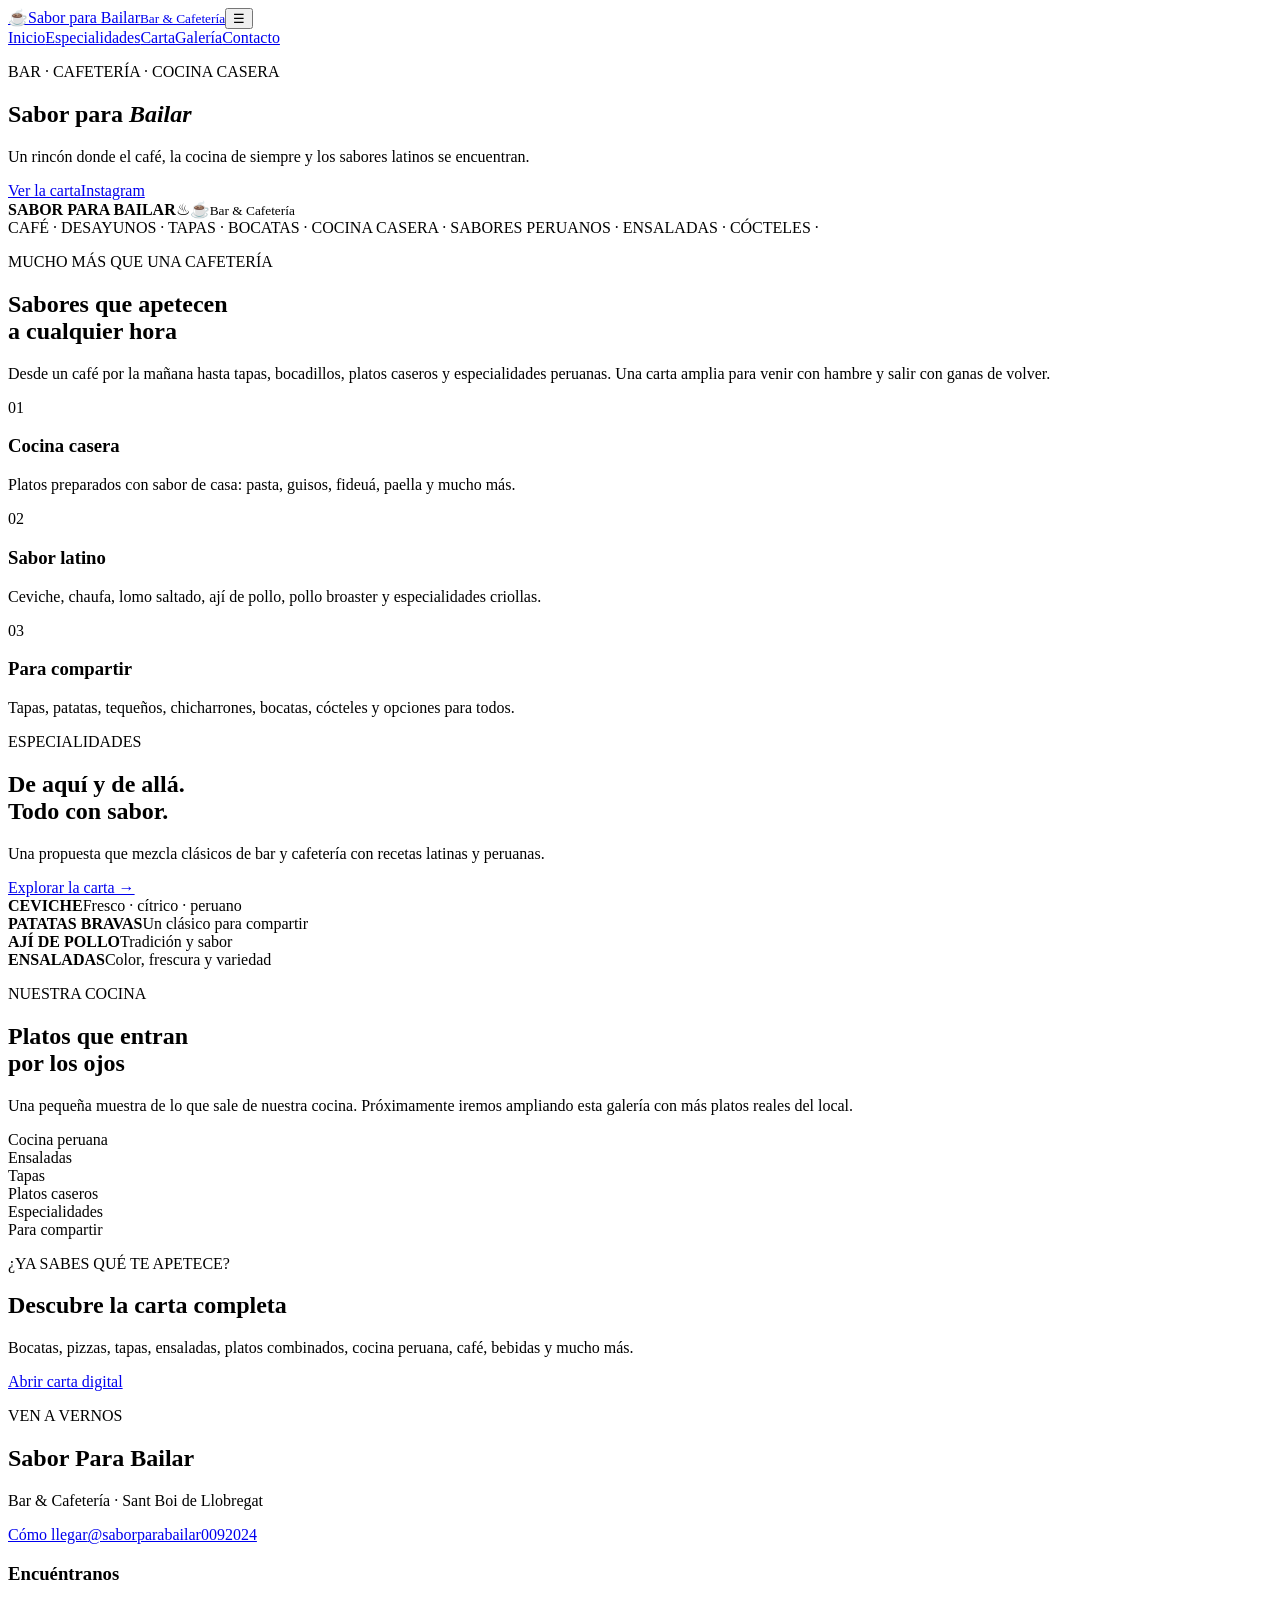
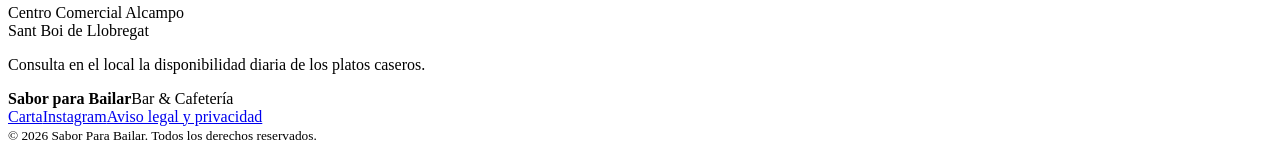
==== index.html @ a176205d "Crear web principal de Sabor Para Bailar" ====
<!doctype html><html lang="es"><head><meta charset="utf-8"><meta name="viewport" content="width=device-width,initial-scale=1"><meta name="description" content="Sabor Para Bailar · Bar & Cafetería. Cocina casera, sabores latinos, tapas, bocatas, café y especialidades peruanas."><title>Sabor Para Bailar | Bar & Cafetería</title><link rel="stylesheet" href="style.css"></head><body><header class="nav"><a class="brand" href="#inicio"><span class="cup">☕</span><span>Sabor para Bailar<small>Bar & Cafetería</small></span></a><button class="menuBtn" aria-label="Abrir menú">☰</button><nav><a href="#inicio">Inicio</a><a href="#sabores">Especialidades</a><a href="carta.html">Carta</a><a href="#galeria">Galería</a><a href="#contacto">Contacto</a></nav></header><main><section id="inicio" class="hero"><div class="glow"></div><div class="heroText reveal"><p class="eyebrow">BAR · CAFETERÍA · COCINA CASERA</p><h1>Sabor para <em>Bailar</em></h1><p class="lead">Un rincón donde el café, la cocina de siempre y los sabores latinos se encuentran.</p><div class="actions"><a class="btn primary" href="carta.html">Ver la carta</a><a class="btn ghost" href="https://www.instagram.com/saborparabailar0092024/" target="_blank" rel="noopener">Instagram</a></div></div><div class="heroMark" aria-hidden="true"><div class="roundLogo"><b>SABOR PARA BAILAR</b><span>♨</span><strong>☕</strong><small>Bar & Cafetería</small></div></div></section><section class="ticker"><div>CAFÉ · DESAYUNOS · TAPAS · BOCATAS · COCINA CASERA · SABORES PERUANOS · ENSALADAS · CÓCTELES · </div></section><section id="sabores" class="section intro reveal"><p class="eyebrow">MUCHO MÁS QUE UNA CAFETERÍA</p><h2>Sabores que apetecen<br><span>a cualquier hora</span></h2><p>Desde un café por la mañana hasta tapas, bocadillos, platos caseros y especialidades peruanas. Una carta amplia para venir con hambre y salir con ganas de volver.</p><div class="featureGrid"><article><span>01</span><h3>Cocina casera</h3><p>Platos preparados con sabor de casa: pasta, guisos, fideuá, paella y mucho más.</p></article><article><span>02</span><h3>Sabor latino</h3><p>Ceviche, chaufa, lomo saltado, ají de pollo, pollo broaster y especialidades criollas.</p></article><article><span>03</span><h3>Para compartir</h3><p>Tapas, patatas, tequeños, chicharrones, bocatas, cócteles y opciones para todos.</p></article></div></section><section class="spotlight"><div class="spotText reveal"><p class="eyebrow">ESPECIALIDADES</p><h2>De aquí y de allá.<br><span>Todo con sabor.</span></h2><p>Una propuesta que mezcla clásicos de bar y cafetería con recetas latinas y peruanas.</p><a class="textLink" href="carta.html">Explorar la carta →</a></div><div class="foodMosaic"><div class="foodCard lime"><b>CEVICHE</b><span>Fresco · cítrico · peruano</span></div><div class="foodCard dark"><b>PATATAS BRAVAS</b><span>Un clásico para compartir</span></div><div class="foodCard warm"><b>AJÍ DE POLLO</b><span>Tradición y sabor</span></div><div class="foodCard green"><b>ENSALADAS</b><span>Color, frescura y variedad</span></div></div></section><section id="galeria" class="section gallery"><div class="sectionHead reveal"><div><p class="eyebrow">NUESTRA COCINA</p><h2>Platos que entran<br><span>por los ojos</span></h2></div><p>Una pequeña muestra de lo que sale de nuestra cocina. Próximamente iremos ampliando esta galería con más platos reales del local.</p></div><div class="galleryGrid"><div class="photo ph1"><span>Cocina peruana</span></div><div class="photo ph2"><span>Ensaladas</span></div><div class="photo ph3"><span>Tapas</span></div><div class="photo ph4"><span>Platos caseros</span></div><div class="photo ph5"><span>Especialidades</span></div><div class="photo ph6"><span>Para compartir</span></div></div></section><section class="menuCta reveal"><p class="eyebrow">¿YA SABES QUÉ TE APETECE?</p><h2>Descubre la carta completa</h2><p>Bocatas, pizzas, tapas, ensaladas, platos combinados, cocina peruana, café, bebidas y mucho más.</p><a class="btn primary" href="carta.html">Abrir carta digital</a></section><section id="contacto" class="section contact"><div class="contactMain reveal"><p class="eyebrow">VEN A VERNOS</p><h2>Sabor Para Bailar</h2><p>Bar & Cafetería · Sant Boi de Llobregat</p><div class="contactBtns"><a class="btn primary" href="https://maps.app.goo.gl/FDdAqA8pHiBYgEjEA" target="_blank" rel="noopener">Cómo llegar</a><a class="btn ghost" href="https://www.instagram.com/saborparabailar0092024/" target="_blank" rel="noopener">@saborparabailar0092024</a></div></div><div class="hours"><h3>Encuéntranos</h3><p>Centro Comercial Alcampo<br>Sant Boi de Llobregat</p><p class="muted">Consulta en el local la disponibilidad diaria de los platos caseros.</p></div></section></main><footer><div><b>Sabor para Bailar</b><span>Bar & Cafetería</span></div><div class="footLinks"><a href="carta.html">Carta</a><a href="https://www.instagram.com/saborparabailar0092024/" target="_blank">Instagram</a><a href="legal.html">Aviso legal y privacidad</a></div><small>© 2026 Sabor Para Bailar. Todos los derechos reservados.</small></footer><script src="script.js"></script></body></html>
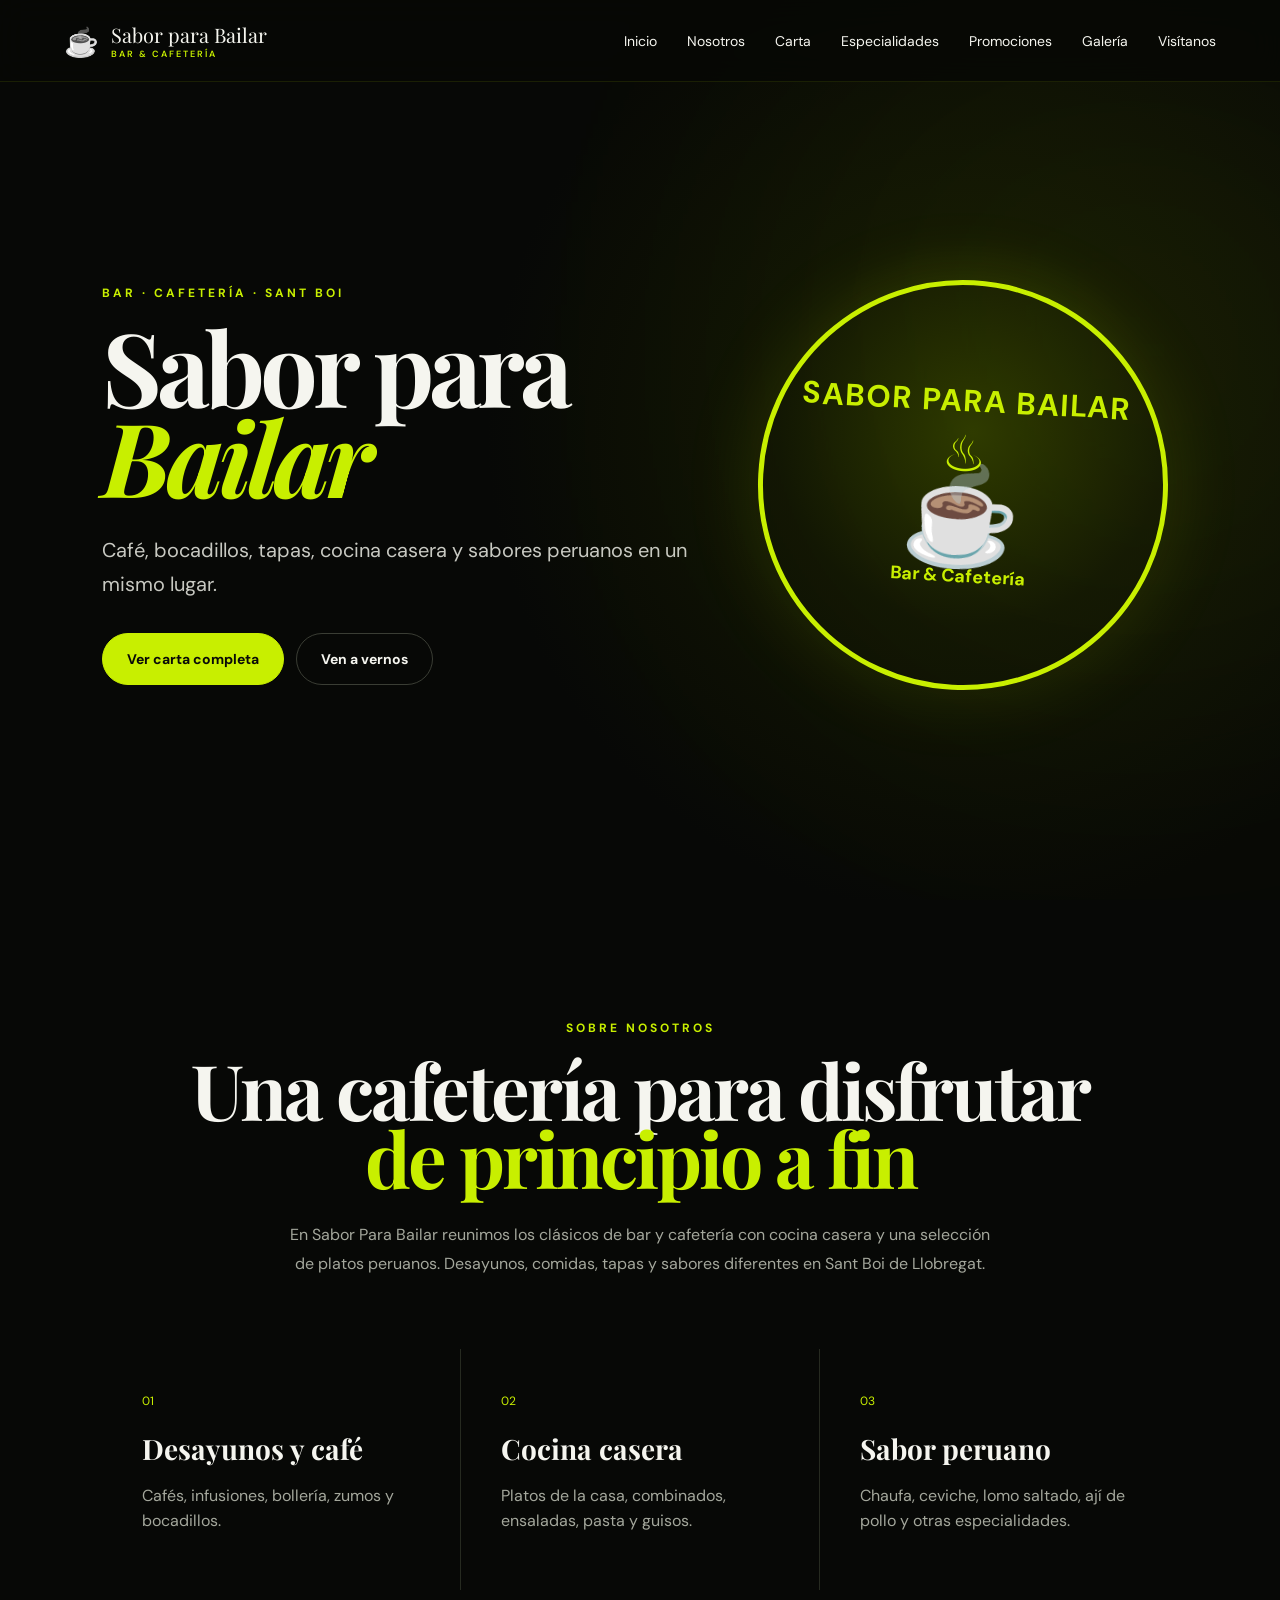
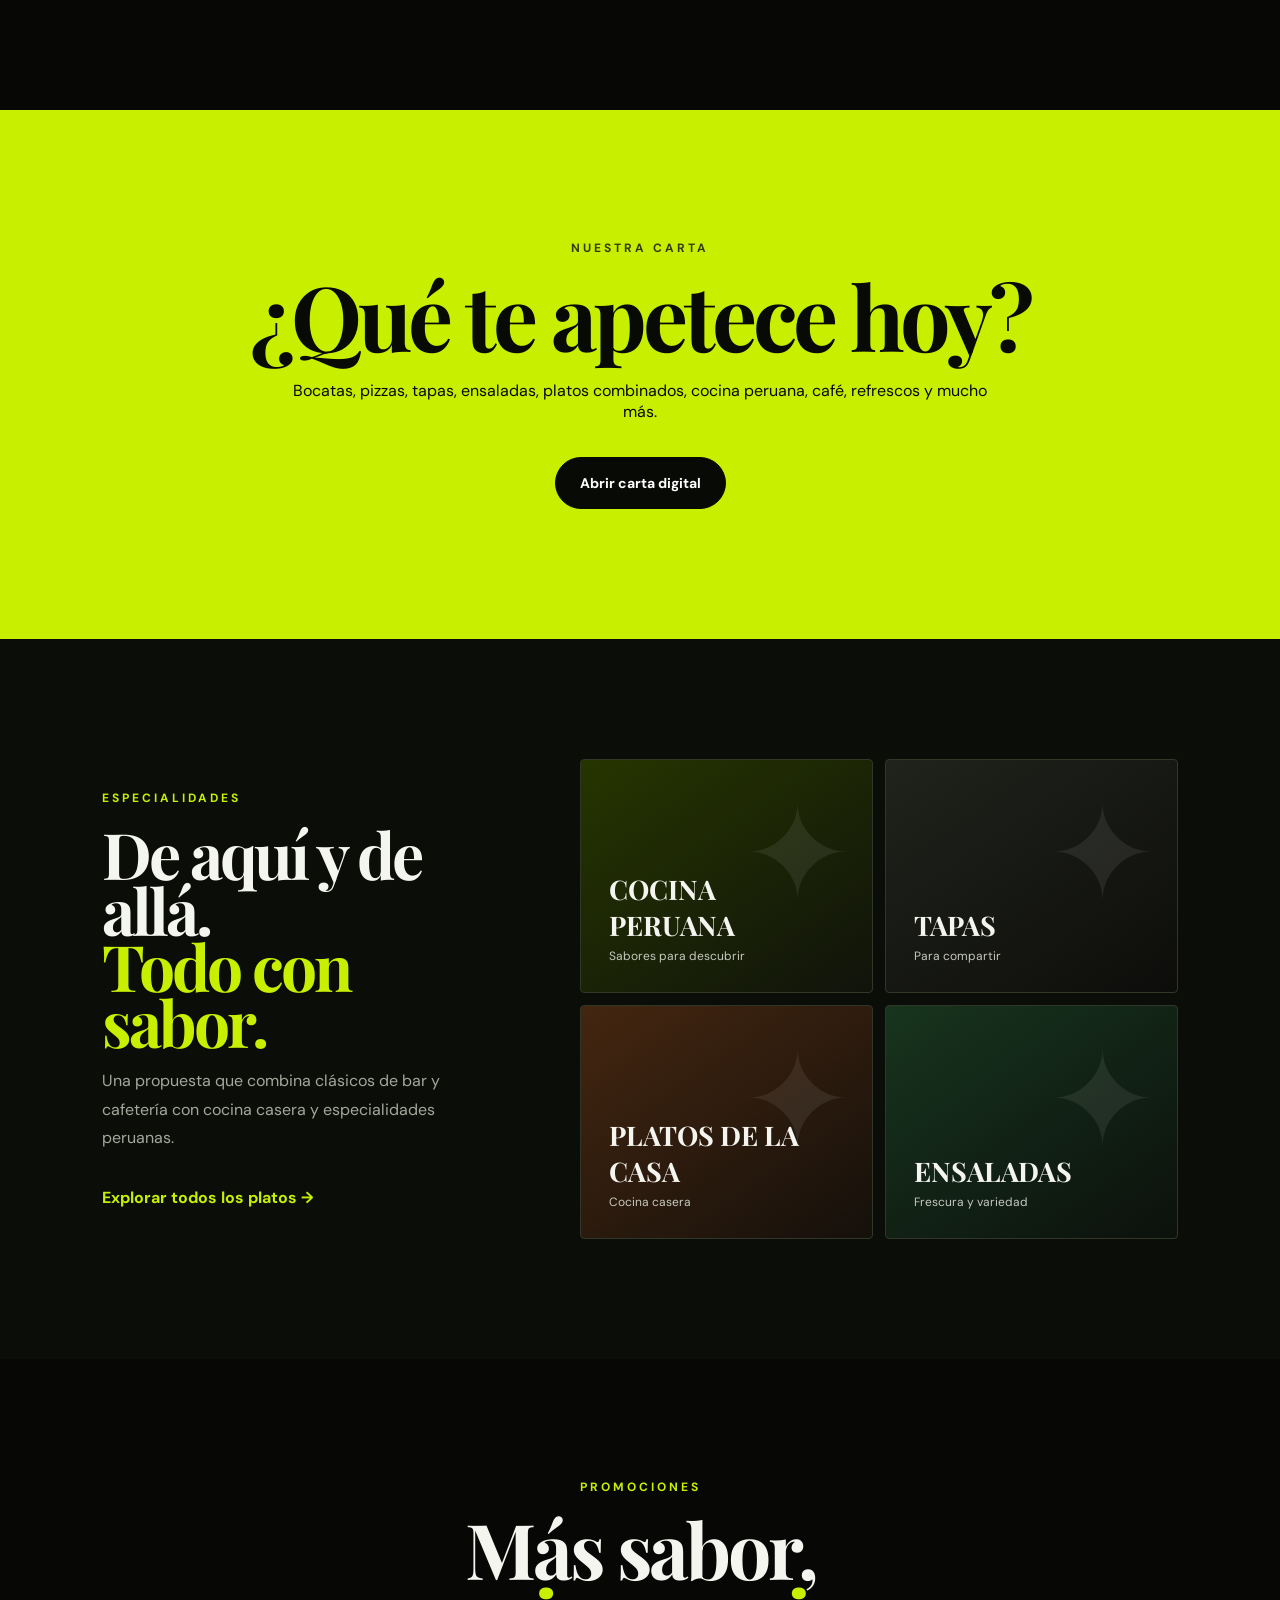
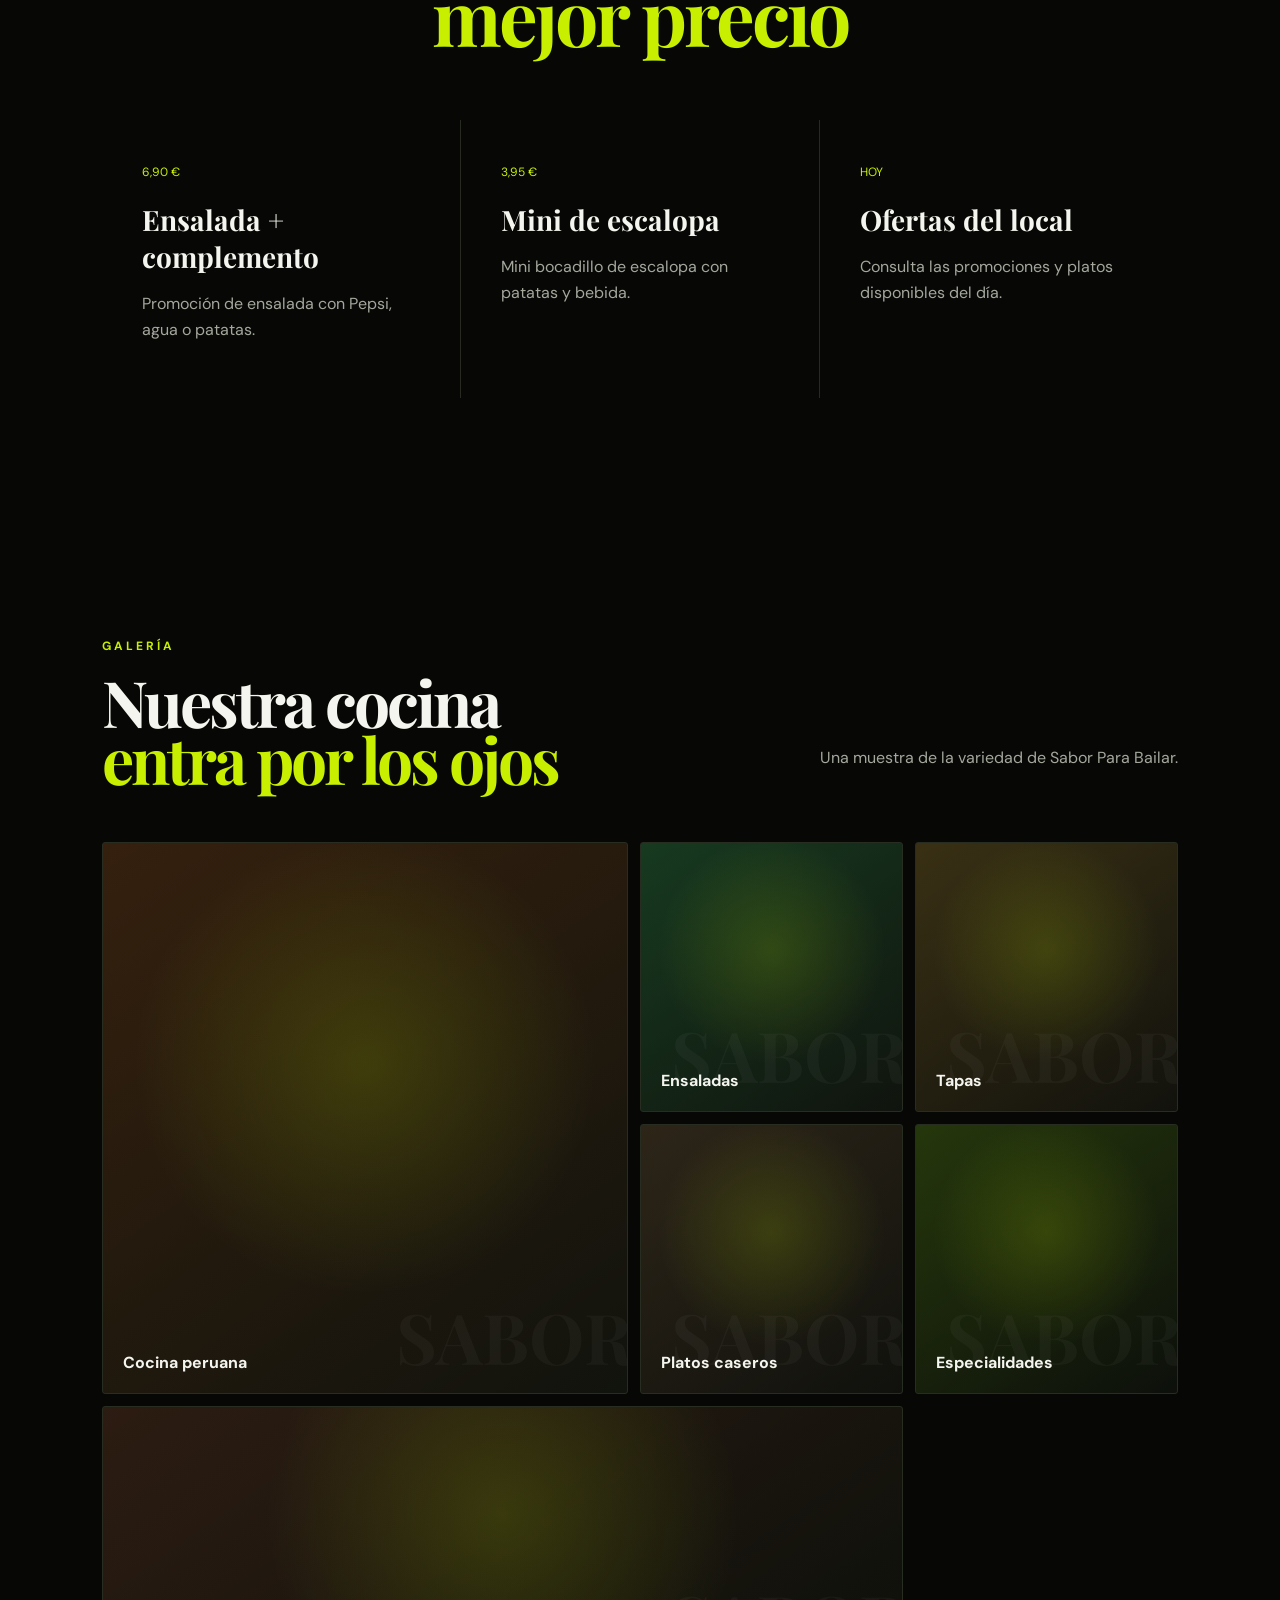
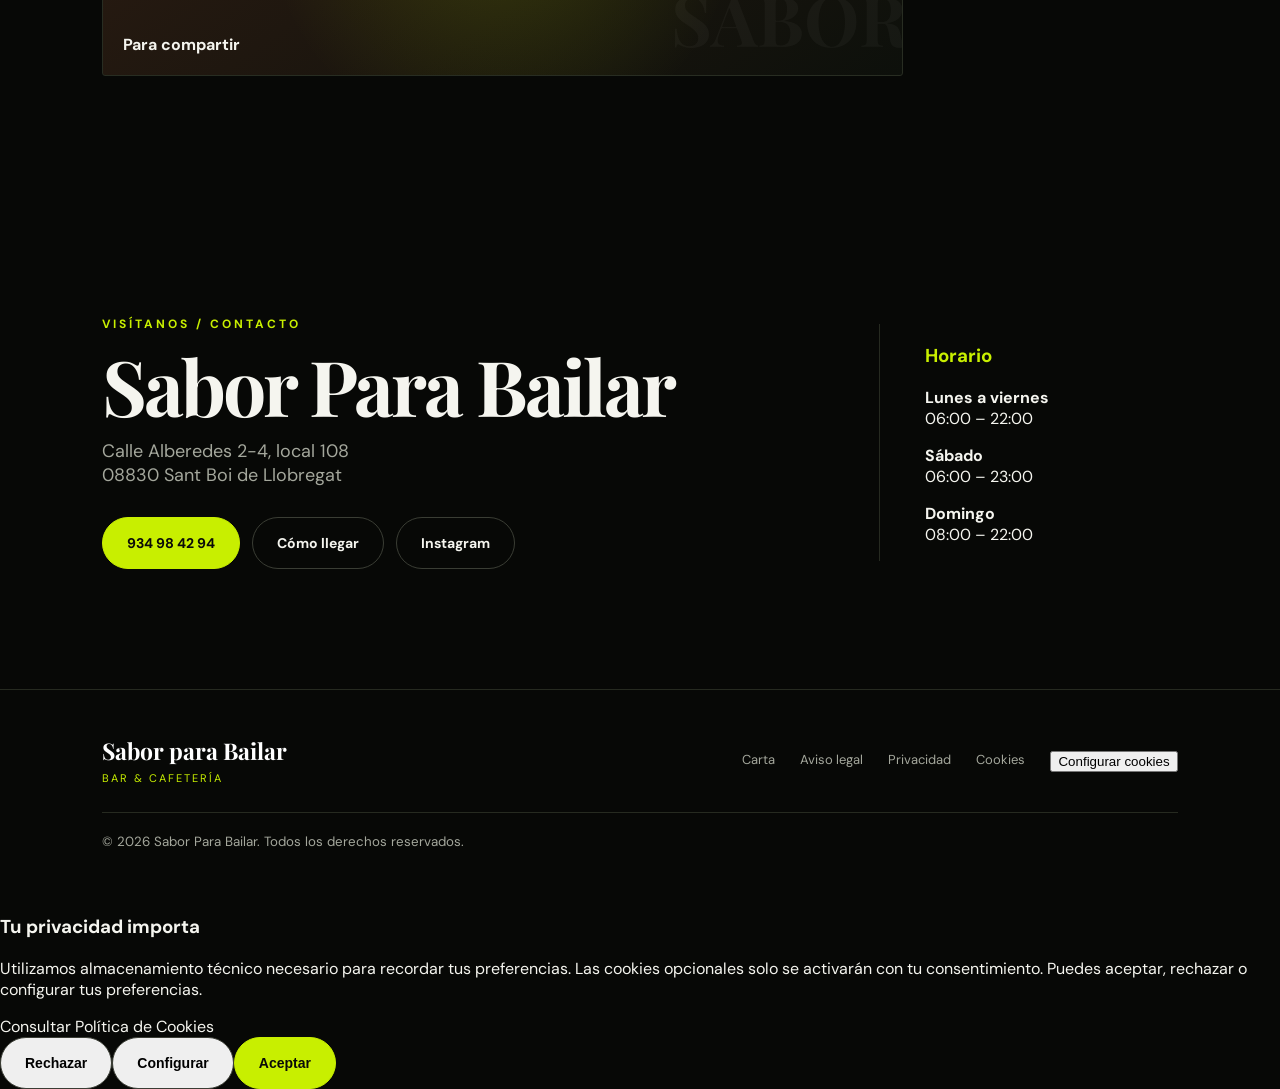
==== commit 4688b84f: "Web de 7 secciones y banner de cookies" ====
--- a/index.html
+++ b/index.html
@@ -1 +1 @@
-<!doctype html><html lang="es"><head><meta charset="utf-8"><meta name="viewport" content="width=device-width,initial-scale=1"><meta name="description" content="Sabor Para Bailar · Bar & Cafetería. Cocina casera, sabores latinos, tapas, bocatas, café y especialidades peruanas."><title>Sabor Para Bailar | Bar & Cafetería</title><link rel="stylesheet" href="style.css"></head><body><header class="nav"><a class="brand" href="#inicio"><span class="cup">☕</span><span>Sabor para Bailar<small>Bar & Cafetería</small></span></a><button class="menuBtn" aria-label="Abrir menú">☰</button><nav><a href="#inicio">Inicio</a><a href="#sabores">Especialidades</a><a href="carta.html">Carta</a><a href="#galeria">Galería</a><a href="#contacto">Contacto</a></nav></header><main><section id="inicio" class="hero"><div class="glow"></div><div class="heroText reveal"><p class="eyebrow">BAR · CAFETERÍA · COCINA CASERA</p><h1>Sabor para <em>Bailar</em></h1><p class="lead">Un rincón donde el café, la cocina de siempre y los sabores latinos se encuentran.</p><div class="actions"><a class="btn primary" href="carta.html">Ver la carta</a><a class="btn ghost" href="https://www.instagram.com/saborparabailar0092024/" target="_blank" rel="noopener">Instagram</a></div></div><div class="heroMark" aria-hidden="true"><div class="roundLogo"><b>SABOR PARA BAILAR</b><span>♨</span><strong>☕</strong><small>Bar & Cafetería</small></div></div></section><section class="ticker"><div>CAFÉ · DESAYUNOS · TAPAS · BOCATAS · COCINA CASERA · SABORES PERUANOS · ENSALADAS · CÓCTELES · </div></section><section id="sabores" class="section intro reveal"><p class="eyebrow">MUCHO MÁS QUE UNA CAFETERÍA</p><h2>Sabores que apetecen<br><span>a cualquier hora</span></h2><p>Desde un café por la mañana hasta tapas, bocadillos, platos caseros y especialidades peruanas. Una carta amplia para venir con hambre y salir con ganas de volver.</p><div class="featureGrid"><article><span>01</span><h3>Cocina casera</h3><p>Platos preparados con sabor de casa: pasta, guisos, fideuá, paella y mucho más.</p></article><article><span>02</span><h3>Sabor latino</h3><p>Ceviche, chaufa, lomo saltado, ají de pollo, pollo broaster y especialidades criollas.</p></article><article><span>03</span><h3>Para compartir</h3><p>Tapas, patatas, tequeños, chicharrones, bocatas, cócteles y opciones para todos.</p></article></div></section><section class="spotlight"><div class="spotText reveal"><p class="eyebrow">ESPECIALIDADES</p><h2>De aquí y de allá.<br><span>Todo con sabor.</span></h2><p>Una propuesta que mezcla clásicos de bar y cafetería con recetas latinas y peruanas.</p><a class="textLink" href="carta.html">Explorar la carta →</a></div><div class="foodMosaic"><div class="foodCard lime"><b>CEVICHE</b><span>Fresco · cítrico · peruano</span></div><div class="foodCard dark"><b>PATATAS BRAVAS</b><span>Un clásico para compartir</span></div><div class="foodCard warm"><b>AJÍ DE POLLO</b><span>Tradición y sabor</span></div><div class="foodCard green"><b>ENSALADAS</b><span>Color, frescura y variedad</span></div></div></section><section id="galeria" class="section gallery"><div class="sectionHead reveal"><div><p class="eyebrow">NUESTRA COCINA</p><h2>Platos que entran<br><span>por los ojos</span></h2></div><p>Una pequeña muestra de lo que sale de nuestra cocina. Próximamente iremos ampliando esta galería con más platos reales del local.</p></div><div class="galleryGrid"><div class="photo ph1"><span>Cocina peruana</span></div><div class="photo ph2"><span>Ensaladas</span></div><div class="photo ph3"><span>Tapas</span></div><div class="photo ph4"><span>Platos caseros</span></div><div class="photo ph5"><span>Especialidades</span></div><div class="photo ph6"><span>Para compartir</span></div></div></section><section class="menuCta reveal"><p class="eyebrow">¿YA SABES QUÉ TE APETECE?</p><h2>Descubre la carta completa</h2><p>Bocatas, pizzas, tapas, ensaladas, platos combinados, cocina peruana, café, bebidas y mucho más.</p><a class="btn primary" href="carta.html">Abrir carta digital</a></section><section id="contacto" class="section contact"><div class="contactMain reveal"><p class="eyebrow">VEN A VERNOS</p><h2>Sabor Para Bailar</h2><p>Bar & Cafetería · Sant Boi de Llobregat</p><div class="contactBtns"><a class="btn primary" href="https://maps.app.goo.gl/FDdAqA8pHiBYgEjEA" target="_blank" rel="noopener">Cómo llegar</a><a class="btn ghost" href="https://www.instagram.com/saborparabailar0092024/" target="_blank" rel="noopener">@saborparabailar0092024</a></div></div><div class="hours"><h3>Encuéntranos</h3><p>Centro Comercial Alcampo<br>Sant Boi de Llobregat</p><p class="muted">Consulta en el local la disponibilidad diaria de los platos caseros.</p></div></section></main><footer><div><b>Sabor para Bailar</b><span>Bar & Cafetería</span></div><div class="footLinks"><a href="carta.html">Carta</a><a href="https://www.instagram.com/saborparabailar0092024/" target="_blank">Instagram</a><a href="legal.html">Aviso legal y privacidad</a></div><small>© 2026 Sabor Para Bailar. Todos los derechos reservados.</small></footer><script src="script.js"></script></body></html>+<!doctype html><html lang="es"><head><meta charset="utf-8"><meta name="viewport" content="width=device-width,initial-scale=1"><meta name="description" content="Sabor Para Bailar · Bar & Cafetería en Sant Boi de Llobregat. Cocina casera, tapas, bocadillos y especialidades peruanas."><title>Sabor Para Bailar | Bar & Cafetería</title><link rel="stylesheet" href="style.css"></head><body><header class="nav"><a class="brand" href="#inicio"><span class="cup">☕</span><span>Sabor para Bailar<small>Bar & Cafetería</small></span></a><button class="menuBtn" aria-label="Abrir menú">☰</button><nav><a href="#inicio">Inicio</a><a href="#nosotros">Nosotros</a><a href="#carta">Carta</a><a href="#especialidades">Especialidades</a><a href="#promociones">Promociones</a><a href="#galeria">Galería</a><a href="#visitanos">Visítanos</a></nav></header><main><section id="inicio" class="hero"><div class="glow"></div><div class="heroText reveal"><p class="eyebrow">BAR · CAFETERÍA · SANT BOI</p><h1>Sabor para <em>Bailar</em></h1><p class="lead">Café, bocadillos, tapas, cocina casera y sabores peruanos en un mismo lugar.</p><div class="actions"><a class="btn primary" href="carta.html">Ver carta completa</a><a class="btn ghost" href="#visitanos">Ven a vernos</a></div></div><div class="heroMark"><div class="roundLogo"><b>SABOR PARA BAILAR</b><span>♨</span><strong>☕</strong><small>Bar & Cafetería</small></div></div></section><section id="nosotros" class="section intro reveal"><p class="eyebrow">SOBRE NOSOTROS</p><h2>Una cafetería para disfrutar<br><span>de principio a fin</span></h2><p>En Sabor Para Bailar reunimos los clásicos de bar y cafetería con cocina casera y una selección de platos peruanos. Desayunos, comidas, tapas y sabores diferentes en Sant Boi de Llobregat.</p><div class="featureGrid"><article><span>01</span><h3>Desayunos y café</h3><p>Cafés, infusiones, bollería, zumos y bocadillos.</p></article><article><span>02</span><h3>Cocina casera</h3><p>Platos de la casa, combinados, ensaladas, pasta y guisos.</p></article><article><span>03</span><h3>Sabor peruano</h3><p>Chaufa, ceviche, lomo saltado, ají de pollo y otras especialidades.</p></article></div></section><section id="carta" class="menuCta reveal"><p class="eyebrow">NUESTRA CARTA</p><h2>¿Qué te apetece hoy?</h2><p>Bocatas, pizzas, tapas, ensaladas, platos combinados, cocina peruana, café, refrescos y mucho más.</p><a class="btn primary" href="carta.html">Abrir carta digital</a></section><section id="especialidades" class="spotlight"><div class="spotText reveal"><p class="eyebrow">ESPECIALIDADES</p><h2>De aquí y de allá.<br><span>Todo con sabor.</span></h2><p>Una propuesta que combina clásicos de bar y cafetería con cocina casera y especialidades peruanas.</p><a class="textLink" href="carta.html">Explorar todos los platos →</a></div><div class="foodMosaic"><div class="foodCard lime"><b>COCINA PERUANA</b><span>Sabores para descubrir</span></div><div class="foodCard dark"><b>TAPAS</b><span>Para compartir</span></div><div class="foodCard warm"><b>PLATOS DE LA CASA</b><span>Cocina casera</span></div><div class="foodCard green"><b>ENSALADAS</b><span>Frescura y variedad</span></div></div></section><section id="promociones" class="section intro reveal"><p class="eyebrow">PROMOCIONES</p><h2>Más sabor,<br><span>mejor precio</span></h2><div class="featureGrid"><article><span>6,90 €</span><h3>Ensalada + complemento</h3><p>Promoción de ensalada con Pepsi, agua o patatas.</p></article><article><span>3,95 €</span><h3>Mini de escalopa</h3><p>Mini bocadillo de escalopa con patatas y bebida.</p></article><article><span>HOY</span><h3>Ofertas del local</h3><p>Consulta las promociones y platos disponibles del día.</p></article></div></section><section id="galeria" class="section gallery"><div class="sectionHead reveal"><div><p class="eyebrow">GALERÍA</p><h2>Nuestra cocina<br><span>entra por los ojos</span></h2></div><p>Una muestra de la variedad de Sabor Para Bailar.</p></div><div class="galleryGrid"><div class="photo ph1"><span>Cocina peruana</span></div><div class="photo ph2"><span>Ensaladas</span></div><div class="photo ph3"><span>Tapas</span></div><div class="photo ph4"><span>Platos caseros</span></div><div class="photo ph5"><span>Especialidades</span></div><div class="photo ph6"><span>Para compartir</span></div></div></section><section id="visitanos" class="section contact"><div class="contactMain reveal"><p class="eyebrow">VISÍTANOS / CONTACTO</p><h2>Sabor Para Bailar</h2><p>Calle Alberedes 2-4, local 108<br>08830 Sant Boi de Llobregat</p><div class="contactBtns"><a class="btn primary" href="tel:+34934984294">934 98 42 94</a><a class="btn ghost" href="https://www.google.com/maps/search/?api=1&amp;query=Calle%20Alberedes%202-4%2C%20local%20108%2C%2008830%20Sant%20Boi%20de%20Llobregat" target="_blank" rel="noopener">Cómo llegar</a><a class="btn ghost" href="https://www.instagram.com/saborparabailar0092024/" target="_blank" rel="noopener">Instagram</a></div></div><div class="hours"><h3>Horario</h3><p><b>Lunes a viernes</b><br>06:00 – 22:00</p><p><b>Sábado</b><br>06:00 – 23:00</p><p><b>Domingo</b><br>08:00 – 22:00</p></div></section></main><footer><div><b>Sabor para Bailar</b><span>Bar & Cafetería</span></div><div class="footLinks"><a href="carta.html">Carta</a><a href="legal.html#aviso">Aviso legal</a><a href="legal.html#privacidad">Privacidad</a><a href="legal.html#cookies">Cookies</a><button type="button" class="cookie-link" onclick="window.openCookieSettings&&window.openCookieSettings()">Configurar cookies</button></div><small>© 2026 Sabor Para Bailar. Todos los derechos reservados.</small></footer><div id="cookieBanner" class="cookie-banner" role="dialog" aria-label="Preferencias de cookies" aria-live="polite"><div class="cookie-box"><h3>Tu privacidad importa</h3><p>Utilizamos almacenamiento técnico necesario para recordar tus preferencias. Las cookies opcionales solo se activarán con tu consentimiento. Puedes aceptar, rechazar o configurar tus preferencias.</p><a href="legal.html#cookies">Consultar Política de Cookies</a><div class="cookie-actions"><button type="button" data-cookie="reject" class="btn ghost">Rechazar</button><button type="button" data-cookie="settings" class="btn ghost">Configurar</button><button type="button" data-cookie="accept" class="btn primary">Aceptar</button></div></div></div><div id="cookieSettings" class="cookie-modal" hidden><div class="cookie-box"><h3>Configurar cookies</h3><label class="cookie-option"><span><b>Necesarias</b><small>Imprescindibles para guardar tus preferencias.</small></span><input type="checkbox" checked disabled></label><label class="cookie-option"><span><b>Opcionales</b><small>Analítica u otros servicios no esenciales, si se incorporan.</small></span><input id="optionalCookies" type="checkbox"></label><div class="cookie-actions"><button type="button" data-cookie="close" class="btn ghost">Cancelar</button><button type="button" data-cookie="save" class="btn primary">Guardar preferencias</button></div></div></div><script src="script.js"></script></body></html>
--- a/style.css
+++ b/style.css
@@ -0,0 +1 @@
+@import url('https://fonts.googleapis.com/css2?family=DM+Sans:wght@400;500;600;700&family=Playfair+Display:ital,wght@0,700;1,700&display=swap');:root{--bg:#070806;--panel:#0e100c;--lime:#c8ef00;--lime2:#a9cc00;--text:#f5f5ef;--muted:#a4a79c;--line:#262a20}*{box-sizing:border-box}html{scroll-behavior:smooth}body{margin:0;background:var(--bg);color:var(--text);font-family:'DM Sans',sans-serif;overflow-x:hidden}a{color:inherit;text-decoration:none}.nav{height:82px;position:fixed;top:0;left:0;right:0;z-index:20;display:flex;align-items:center;justify-content:space-between;padding:0 5vw;background:rgba(7,8,6,.82);backdrop-filter:blur(16px);border-bottom:1px solid rgba(200,239,0,.1)}.brand{display:flex;gap:12px;align-items:center;font-family:'Playfair Display',serif;font-size:20px}.brand small{display:block;font:600 9px 'DM Sans';letter-spacing:2px;color:var(--lime);text-transform:uppercase}.cup{font-size:28px;filter:grayscale(1)}nav{display:flex;gap:30px;font-size:14px}nav a{transition:.2s}nav a:hover{color:var(--lime)}.menuBtn{display:none;background:none;border:0;color:#fff;font-size:25px}.hero{min-height:100vh;padding:150px 8vw 80px;display:grid;grid-template-columns:1.2fr .8fr;align-items:center;position:relative;overflow:hidden;background:radial-gradient(circle at 76% 48%,#293400 0,rgba(20,25,3,.65) 18%,transparent 45%)}.glow{position:absolute;width:500px;height:500px;background:var(--lime);filter:blur(180px);opacity:.08;right:-100px;top:100px}.eyebrow{font-size:12px;font-weight:700;letter-spacing:3px;color:var(--lime);margin:0 0 20px}.hero h1,.section h2,.spotlight h2,.menuCta h2,.contact h2{font-family:'Playfair Display',serif;font-size:clamp(58px,8vw,126px);line-height:.88;letter-spacing:-5px;margin:0}.hero h1 em,.section h2 span,.spotlight h2 span,.gallery h2 span{color:var(--lime);font-weight:700}.lead{font-size:20px;max-width:600px;color:#c8c9c2;line-height:1.7;margin:32px 0}.actions,.contactBtns{display:flex;gap:12px;flex-wrap:wrap}.btn{display:inline-flex;justify-content:center;align-items:center;min-height:52px;padding:0 24px;border:1px solid #3a3d34;border-radius:100px;font-weight:700;font-size:14px;transition:.25s}.btn.primary{background:var(--lime);color:#0a0b08;border-color:var(--lime)}.btn:hover{transform:translateY(-3px)}.btn.ghost:hover{border-color:var(--lime);color:var(--lime)}.heroMark{display:flex;justify-content:center}.roundLogo{width:min(32vw,410px);aspect-ratio:1;border:5px solid var(--lime);border-radius:50%;display:flex;flex-direction:column;align-items:center;justify-content:center;color:var(--lime);box-shadow:0 0 80px rgba(200,239,0,.12);transform:rotate(3deg)}.roundLogo b{font-size:clamp(18px,2.4vw,34px);letter-spacing:2px}.roundLogo span{font-size:50px;height:48px}.roundLogo strong{font-size:95px;line-height:1}.roundLogo small{font-size:18px;font-weight:700}.ticker{overflow:hidden;background:var(--lime);color:#080a05;padding:13px 0;font-weight:800;white-space:nowrap;letter-spacing:2px}.ticker div{width:max-content;animation:tick 18s linear infinite}@keyframes tick{to{transform:translateX(-35%)}}.section{padding:120px 8vw}.intro{text-align:center}.intro h2{font-size:clamp(48px,6vw,88px);letter-spacing:-3px}.intro>p:not(.eyebrow){max-width:720px;margin:30px auto;color:var(--muted);line-height:1.8}.featureGrid{display:grid;grid-template-columns:repeat(3,1fr);gap:1px;background:var(--line);margin-top:70px;text-align:left}.featureGrid article{background:var(--bg);padding:40px}.featureGrid span{color:var(--lime);font-size:12px}.featureGrid h3{font-family:'Playfair Display';font-size:28px;margin:20px 0 10px}.featureGrid p{color:var(--muted);line-height:1.6}.spotlight{display:grid;grid-template-columns:.8fr 1.2fr;gap:80px;padding:120px 8vw;background:#0b0d09;align-items:center}.spotlight h2{font-size:clamp(48px,5vw,80px);letter-spacing:-3px}.spotText>p:not(.eyebrow){color:var(--muted);line-height:1.8}.textLink{display:inline-block;margin-top:18px;color:var(--lime);font-weight:700}.foodMosaic{display:grid;grid-template-columns:1fr 1fr;gap:12px}.foodCard{aspect-ratio:1.25;border-radius:4px;padding:28px;display:flex;flex-direction:column;justify-content:flex-end;position:relative;overflow:hidden;background:linear-gradient(145deg,#263500,#10130b);border:1px solid #303728}.foodCard:before{content:'✦';position:absolute;font-size:130px;opacity:.08;right:20px;top:10px}.foodCard b{font-family:'Playfair Display';font-size:27px}.foodCard span{font-size:12px;color:#c7c9bf;margin-top:5px}.foodCard.warm{background:linear-gradient(145deg,#442610,#15100b)}.foodCard.dark{background:linear-gradient(145deg,#20221c,#0d0e0b)}.foodCard.green{background:linear-gradient(145deg,#17341e,#0c110c)}.sectionHead{display:flex;justify-content:space-between;align-items:end;gap:40px;margin-bottom:55px}.sectionHead h2{font-size:clamp(48px,5vw,76px);letter-spacing:-3px}.sectionHead>p{max-width:430px;color:var(--muted);line-height:1.7}.galleryGrid{display:grid;grid-template-columns:2fr 1fr 1fr;grid-auto-rows:270px;gap:12px}.photo{position:relative;overflow:hidden;border-radius:3px;background:#151911;border:1px solid #282d22}.photo:before{content:'';position:absolute;inset:0;background:radial-gradient(circle at 50% 40%,rgba(200,239,0,.16),transparent 55%)}.photo:after{content:'SABOR';position:absolute;font:700 70px 'Playfair Display';color:rgba(255,255,255,.035);right:-5px;bottom:10px}.photo span{position:absolute;bottom:20px;left:20px;font-weight:700;z-index:2}.ph1{grid-row:span 2;background:linear-gradient(145deg,#35200e,#11130d)}.ph2{background:linear-gradient(145deg,#173a20,#10140e)}.ph3{background:linear-gradient(145deg,#393014,#12120d)}.ph4{background:linear-gradient(145deg,#2d2518,#10110d)}.ph5{background:linear-gradient(145deg,#25370c,#0d100b)}.ph6{grid-column:span 2;background:linear-gradient(145deg,#2c1c12,#0d100b)}.menuCta{text-align:center;padding:130px 8vw;background:var(--lime);color:#080a05}.menuCta .eyebrow{color:#343c0b}.menuCta h2{font-size:clamp(48px,7vw,100px);letter-spacing:-4px}.menuCta p:not(.eyebrow){max-width:700px;margin:25px auto 35px}.menuCta .primary{background:#080a05;color:#fff;border-color:#080a05}.contact{display:grid;grid-template-columns:1.4fr .6fr;gap:80px}.contact h2{font-size:clamp(48px,6vw,90px);letter-spacing:-3px}.contactMain>p:not(.eyebrow){color:var(--muted);font-size:18px;margin:20px 0 30px}.hours{border-left:1px solid var(--line);padding-left:45px;align-self:center}.hours h3{color:var(--lime)}.muted{color:var(--muted);line-height:1.6}footer{border-top:1px solid var(--line);padding:45px 8vw;display:grid;grid-template-columns:1fr auto;gap:25px;align-items:center;color:var(--muted)}footer b{display:block;color:#fff;font-family:'Playfair Display';font-size:23px}footer span{font-size:11px;color:var(--lime);text-transform:uppercase;letter-spacing:2px}.footLinks{display:flex;gap:25px;font-size:13px}footer>small{grid-column:1/-1;border-top:1px solid var(--line);padding-top:20px}.reveal{opacity:0;transform:translateY(30px);transition:.8s}.reveal.visible{opacity:1;transform:none}@media(max-width:800px){.nav{height:68px}.menuBtn{display:block}nav{position:absolute;top:68px;left:0;right:0;display:none;flex-direction:column;padding:25px 6vw;background:#090a08;border-bottom:1px solid var(--line)}nav.open{display:flex}.hero{grid-template-columns:1fr;padding:130px 6vw 70px;text-align:center}.hero h1{font-size:60px;letter-spacing:-3px}.heroMark{grid-row:1;margin-bottom:40px}.roundLogo{width:230px}.roundLogo b{font-size:18px}.roundLogo strong{font-size:65px}.roundLogo small{font-size:12px}.lead{font-size:17px}.actions{justify-content:center}.section,.spotlight{padding:85px 6vw}.featureGrid,.spotlight,.contact{grid-template-columns:1fr}.featureGrid article{padding:30px}.spotlight{gap:45px}.foodMosaic{grid-template-columns:1fr 1fr}.foodCard{padding:18px}.foodCard b{font-size:19px}.sectionHead{display:block}.sectionHead>p{margin-top:20px}.galleryGrid{grid-template-columns:1fr 1fr;grid-auto-rows:220px}.ph1{grid-row:span 1;grid-column:span 2}.ph6{grid-column:span 2}.hours{border-left:0;border-top:1px solid var(--line);padding:25px 0 0}.contact{gap:40px}footer{grid-template-columns:1fr}.footLinks{flex-wrap:wrap}footer>small{grid-column:1}.intro h2,.spotlight h2,.sectionHead h2,.contact h2{letter-spacing:-2px}.menuCta h2{letter-spacing:-2px}.roundLogo span{font-size:32px;height:30px}}
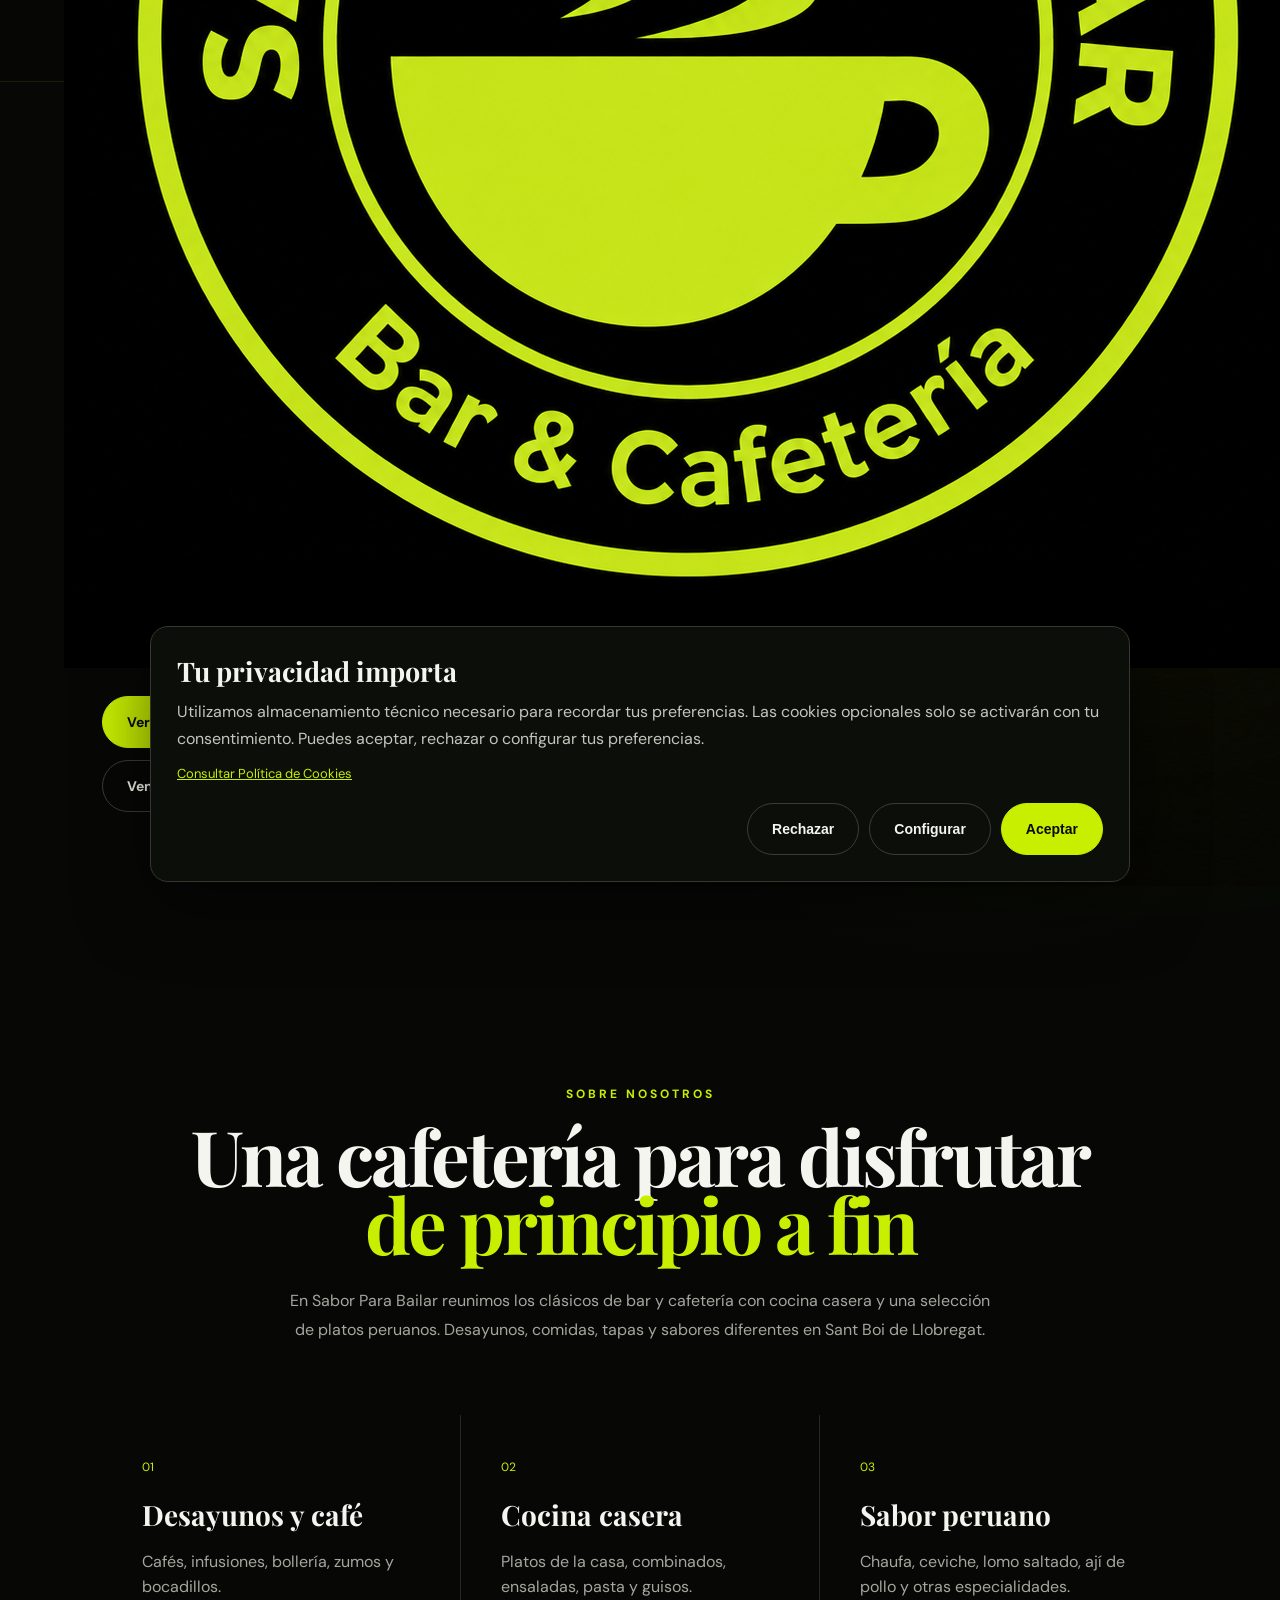
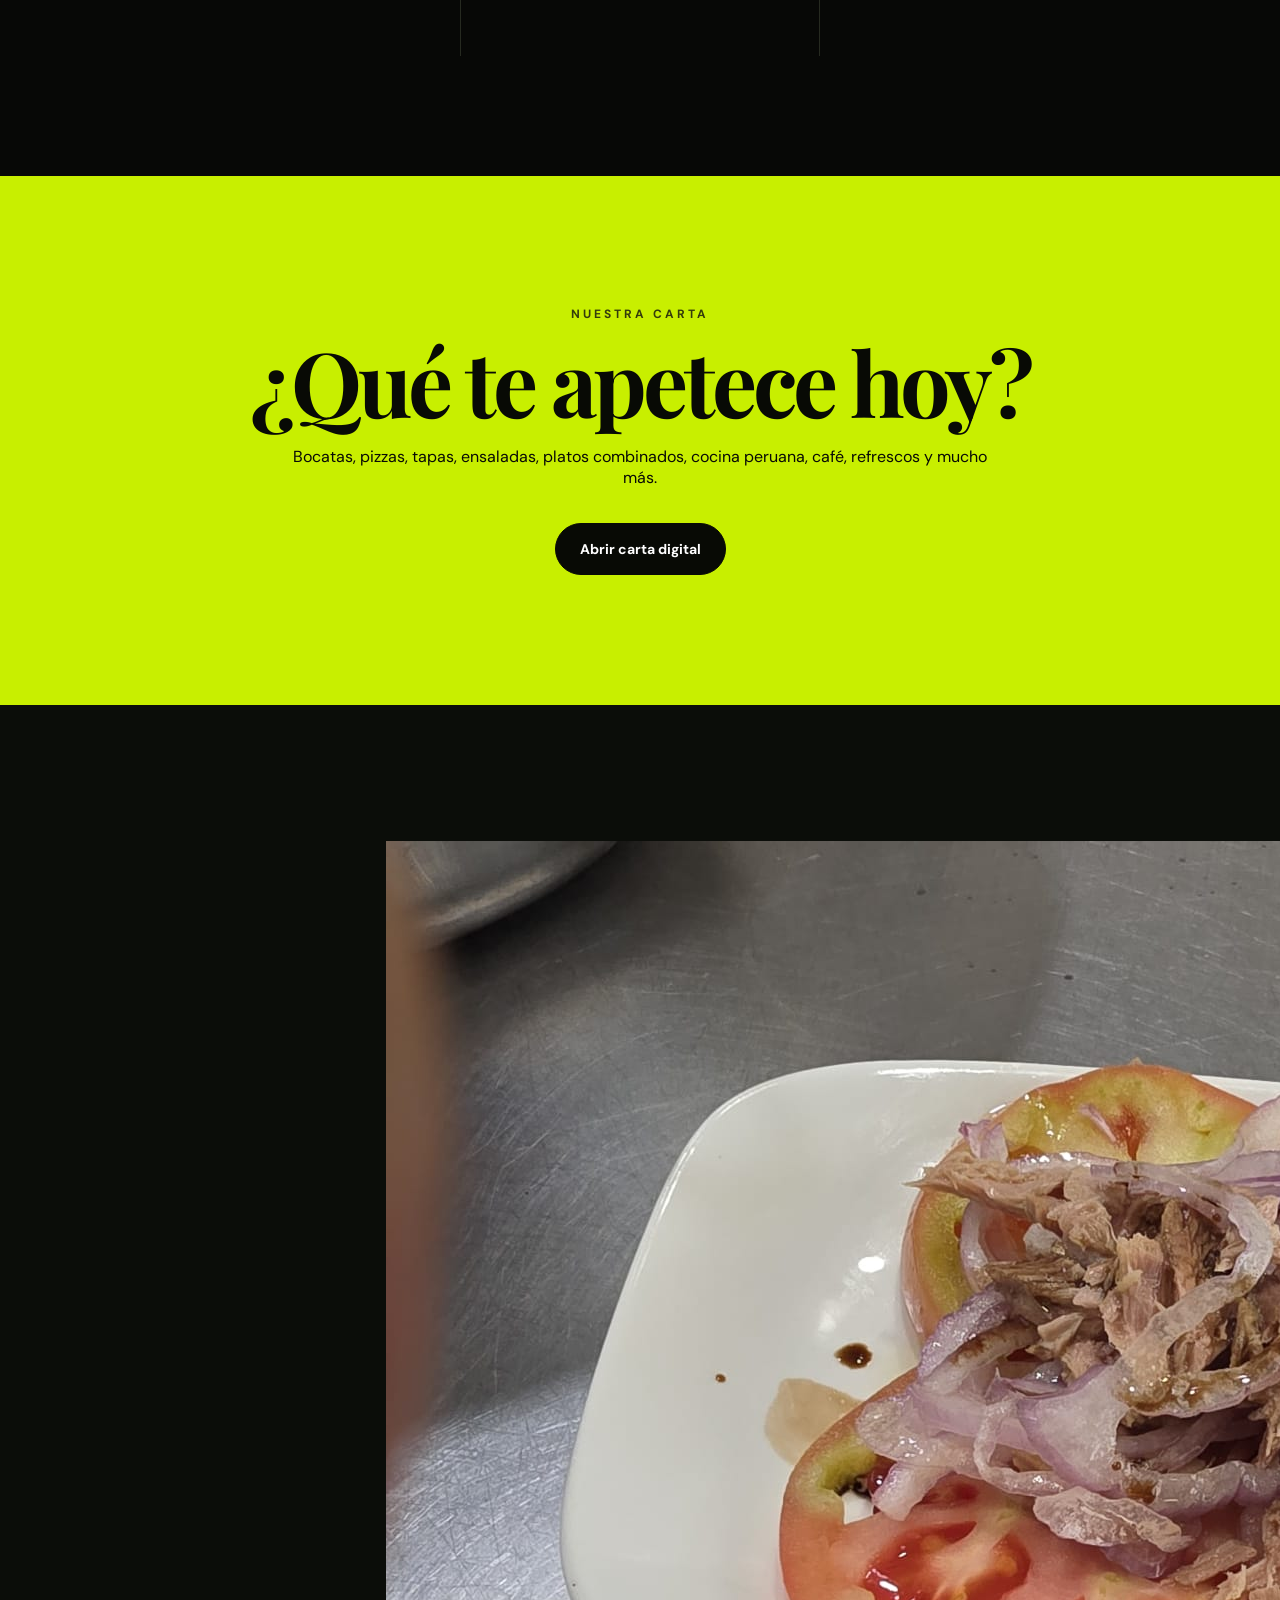
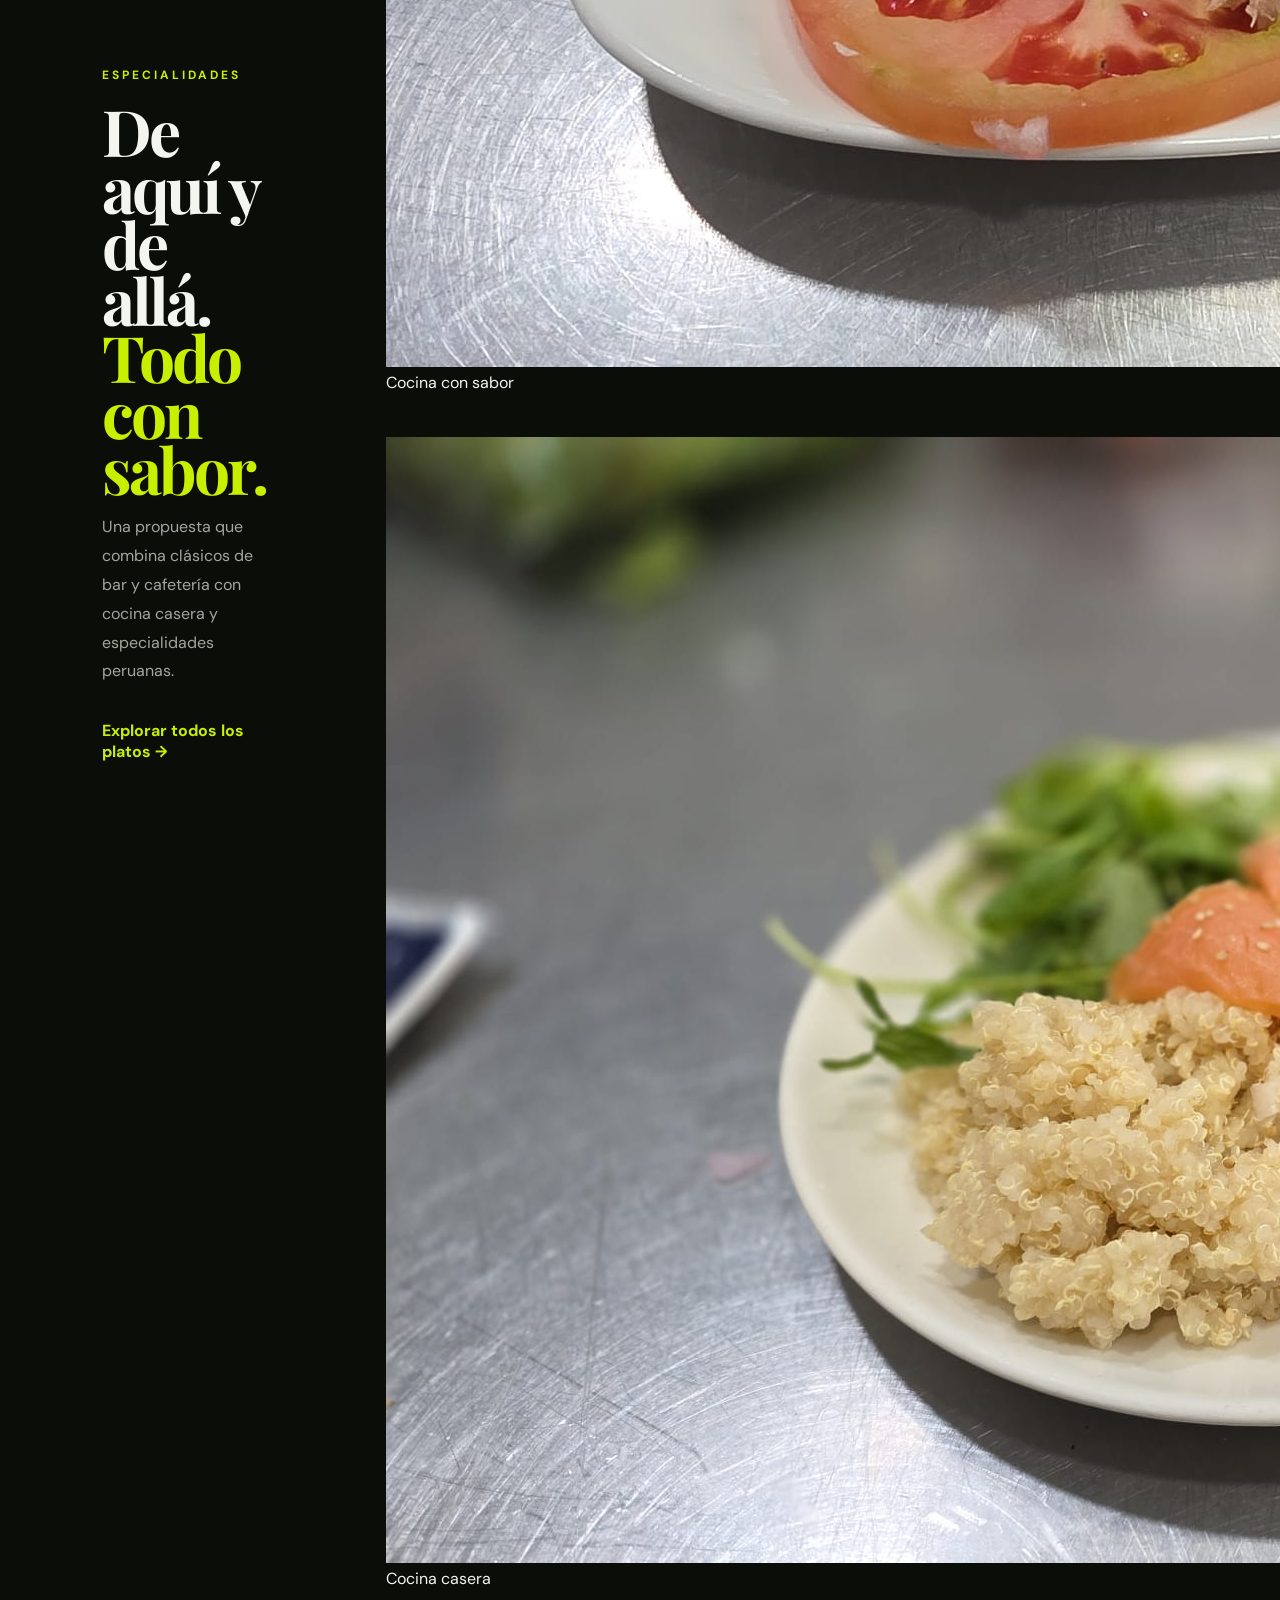
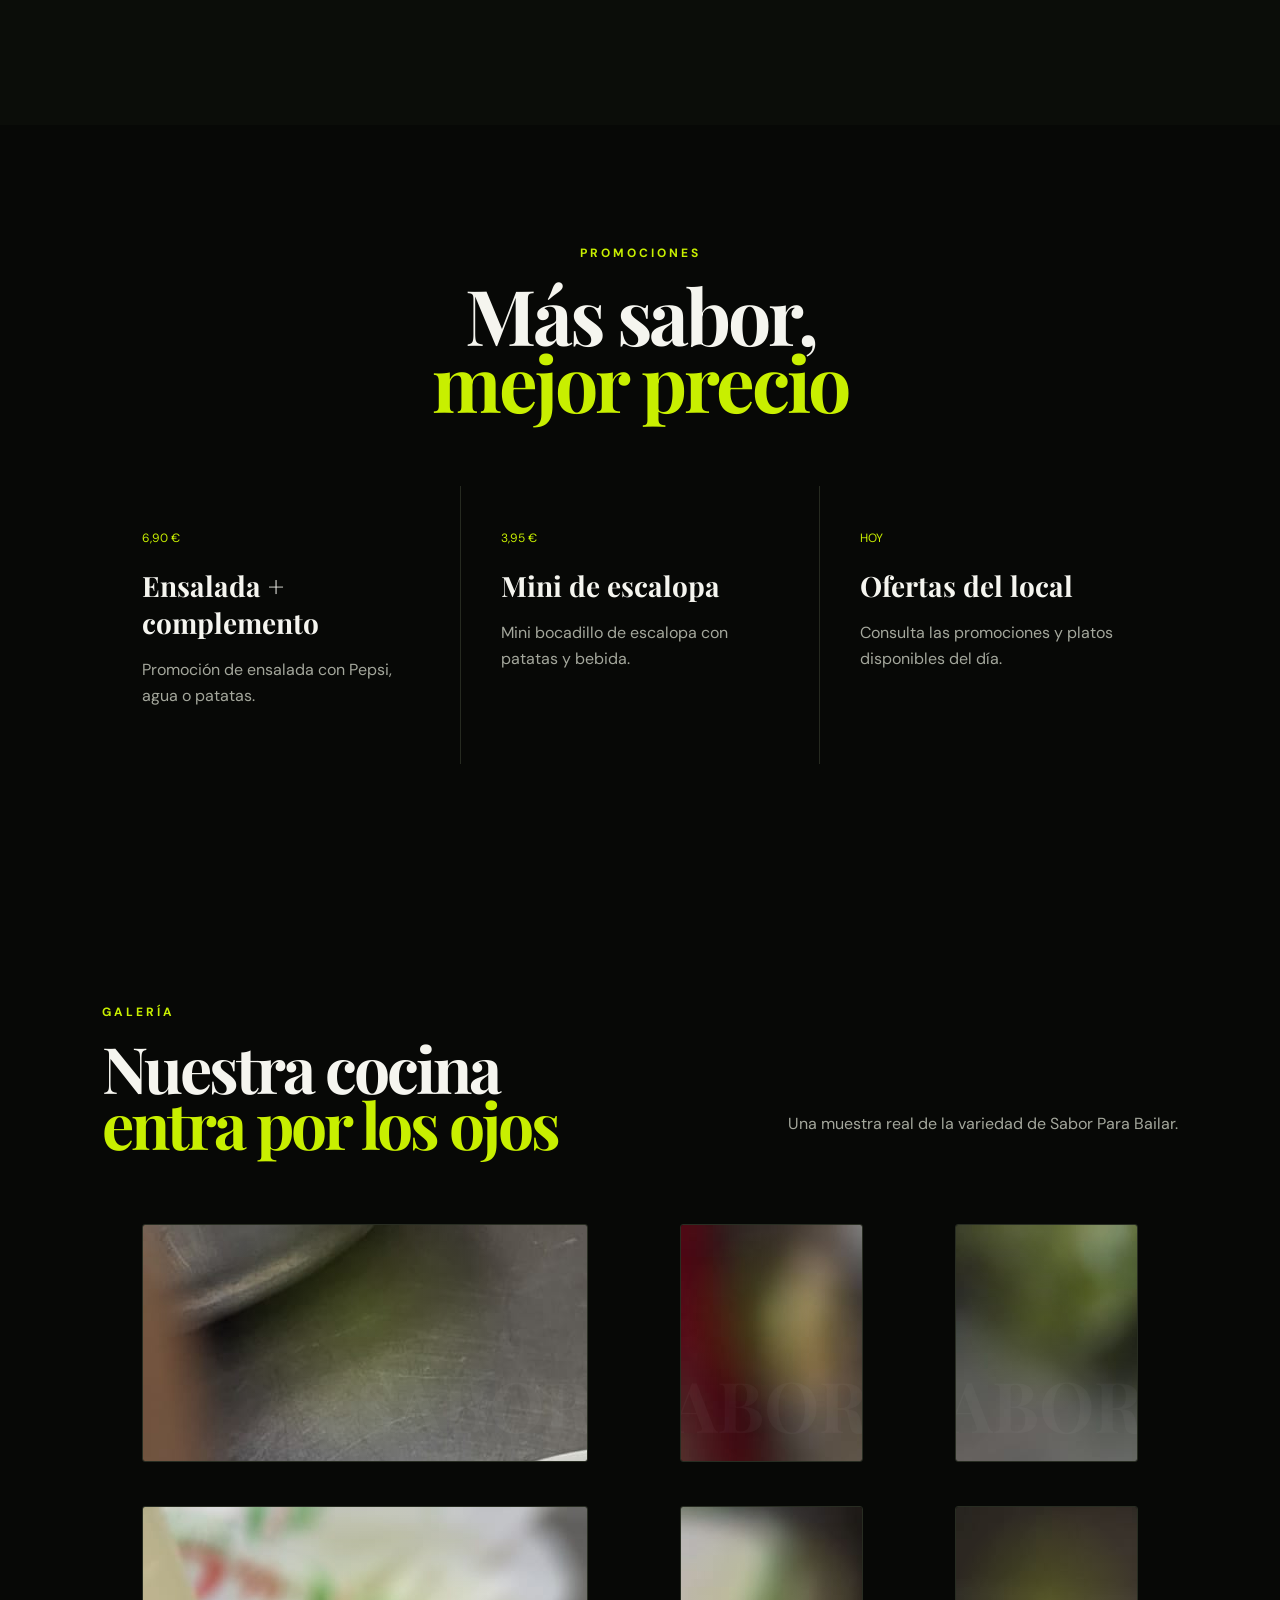
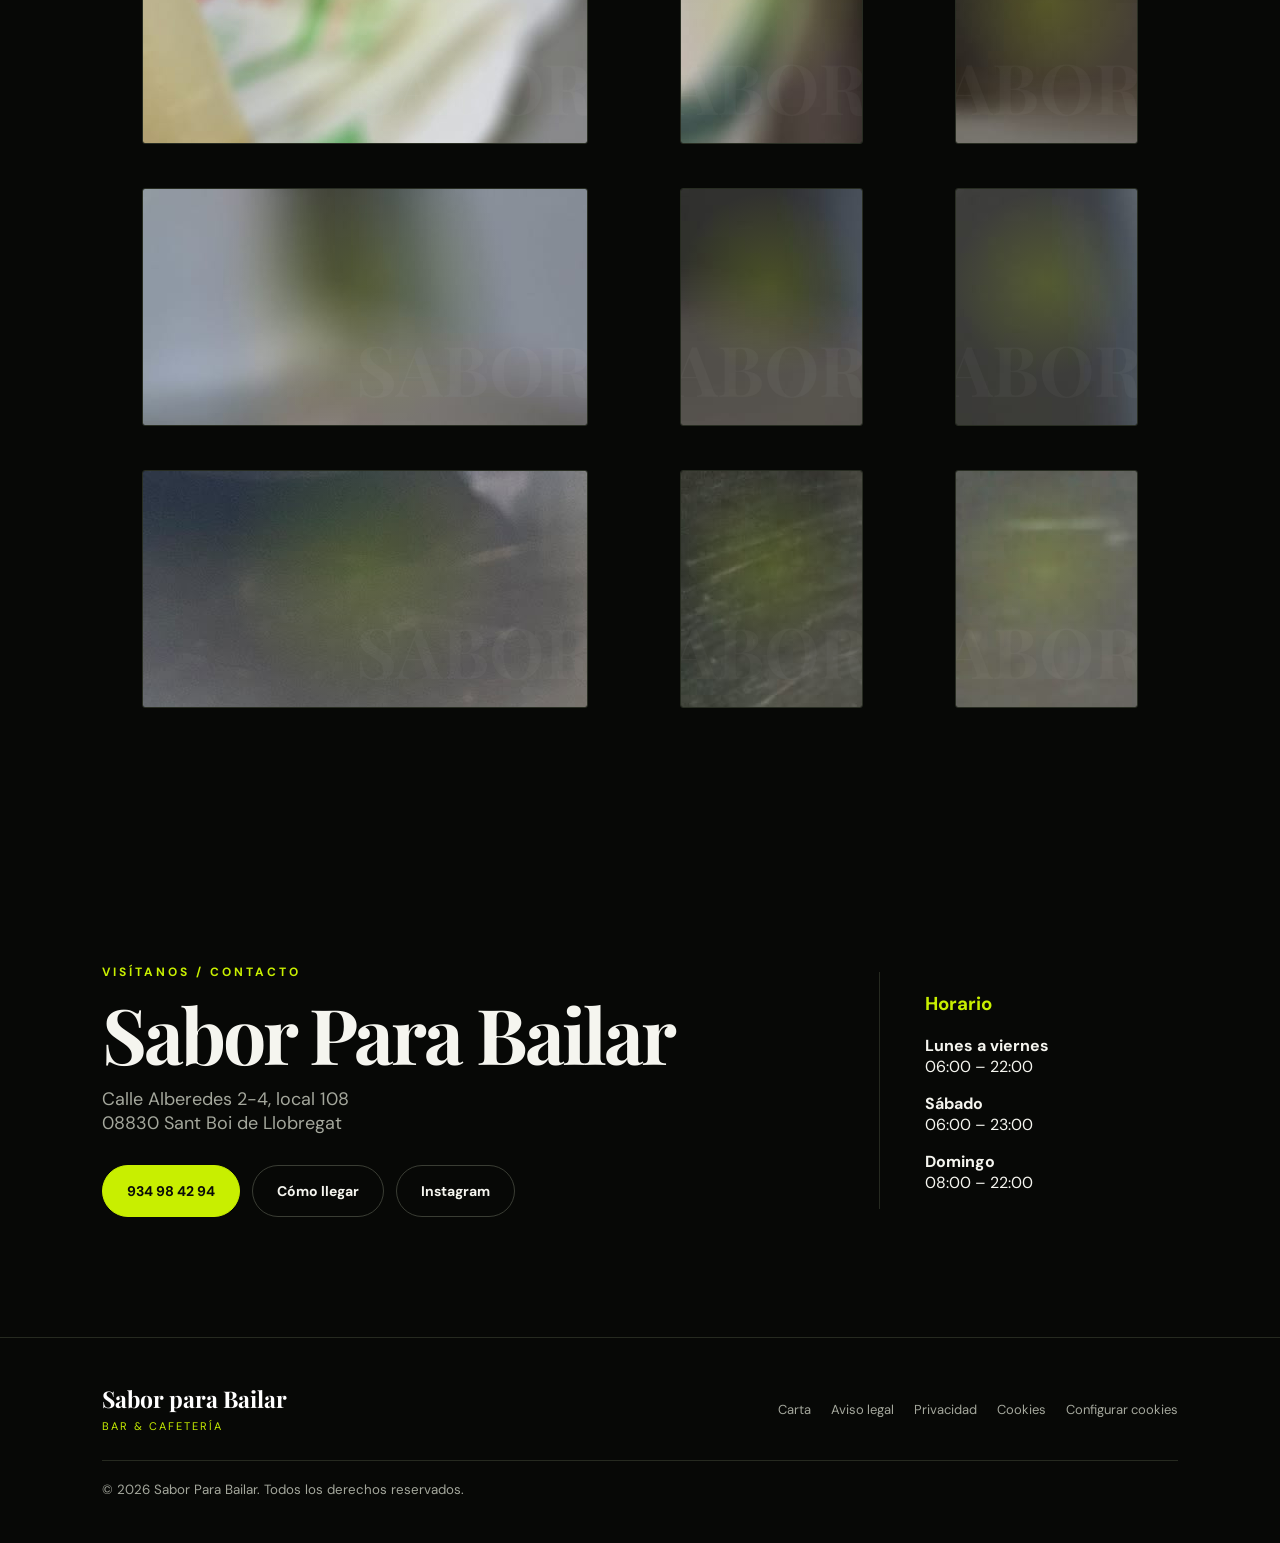
==== commit 8c277fb0: "Integrate logo, banner and food gallery images" ====
--- a/index.html
+++ b/index.html
@@ -1 +1 @@
-<!doctype html><html lang="es"><head><meta charset="utf-8"><meta name="viewport" content="width=device-width,initial-scale=1"><meta name="description" content="Sabor Para Bailar · Bar & Cafetería en Sant Boi de Llobregat. Cocina casera, tapas, bocadillos y especialidades peruanas."><title>Sabor Para Bailar | Bar & Cafetería</title><link rel="stylesheet" href="style.css"></head><body><header class="nav"><a class="brand" href="#inicio"><span class="cup">☕</span><span>Sabor para Bailar<small>Bar & Cafetería</small></span></a><button class="menuBtn" aria-label="Abrir menú">☰</button><nav><a href="#inicio">Inicio</a><a href="#nosotros">Nosotros</a><a href="#carta">Carta</a><a href="#especialidades">Especialidades</a><a href="#promociones">Promociones</a><a href="#galeria">Galería</a><a href="#visitanos">Visítanos</a></nav></header><main><section id="inicio" class="hero"><div class="glow"></div><div class="heroText reveal"><p class="eyebrow">BAR · CAFETERÍA · SANT BOI</p><h1>Sabor para <em>Bailar</em></h1><p class="lead">Café, bocadillos, tapas, cocina casera y sabores peruanos en un mismo lugar.</p><div class="actions"><a class="btn primary" href="carta.html">Ver carta completa</a><a class="btn ghost" href="#visitanos">Ven a vernos</a></div></div><div class="heroMark"><div class="roundLogo"><b>SABOR PARA BAILAR</b><span>♨</span><strong>☕</strong><small>Bar & Cafetería</small></div></div></section><section id="nosotros" class="section intro reveal"><p class="eyebrow">SOBRE NOSOTROS</p><h2>Una cafetería para disfrutar<br><span>de principio a fin</span></h2><p>En Sabor Para Bailar reunimos los clásicos de bar y cafetería con cocina casera y una selección de platos peruanos. Desayunos, comidas, tapas y sabores diferentes en Sant Boi de Llobregat.</p><div class="featureGrid"><article><span>01</span><h3>Desayunos y café</h3><p>Cafés, infusiones, bollería, zumos y bocadillos.</p></article><article><span>02</span><h3>Cocina casera</h3><p>Platos de la casa, combinados, ensaladas, pasta y guisos.</p></article><article><span>03</span><h3>Sabor peruano</h3><p>Chaufa, ceviche, lomo saltado, ají de pollo y otras especialidades.</p></article></div></section><section id="carta" class="menuCta reveal"><p class="eyebrow">NUESTRA CARTA</p><h2>¿Qué te apetece hoy?</h2><p>Bocatas, pizzas, tapas, ensaladas, platos combinados, cocina peruana, café, refrescos y mucho más.</p><a class="btn primary" href="carta.html">Abrir carta digital</a></section><section id="especialidades" class="spotlight"><div class="spotText reveal"><p class="eyebrow">ESPECIALIDADES</p><h2>De aquí y de allá.<br><span>Todo con sabor.</span></h2><p>Una propuesta que combina clásicos de bar y cafetería con cocina casera y especialidades peruanas.</p><a class="textLink" href="carta.html">Explorar todos los platos →</a></div><div class="foodMosaic"><div class="foodCard lime"><b>COCINA PERUANA</b><span>Sabores para descubrir</span></div><div class="foodCard dark"><b>TAPAS</b><span>Para compartir</span></div><div class="foodCard warm"><b>PLATOS DE LA CASA</b><span>Cocina casera</span></div><div class="foodCard green"><b>ENSALADAS</b><span>Frescura y variedad</span></div></div></section><section id="promociones" class="section intro reveal"><p class="eyebrow">PROMOCIONES</p><h2>Más sabor,<br><span>mejor precio</span></h2><div class="featureGrid"><article><span>6,90 €</span><h3>Ensalada + complemento</h3><p>Promoción de ensalada con Pepsi, agua o patatas.</p></article><article><span>3,95 €</span><h3>Mini de escalopa</h3><p>Mini bocadillo de escalopa con patatas y bebida.</p></article><article><span>HOY</span><h3>Ofertas del local</h3><p>Consulta las promociones y platos disponibles del día.</p></article></div></section><section id="galeria" class="section gallery"><div class="sectionHead reveal"><div><p class="eyebrow">GALERÍA</p><h2>Nuestra cocina<br><span>entra por los ojos</span></h2></div><p>Una muestra de la variedad de Sabor Para Bailar.</p></div><div class="galleryGrid"><div class="photo ph1"><span>Cocina peruana</span></div><div class="photo ph2"><span>Ensaladas</span></div><div class="photo ph3"><span>Tapas</span></div><div class="photo ph4"><span>Platos caseros</span></div><div class="photo ph5"><span>Especialidades</span></div><div class="photo ph6"><span>Para compartir</span></div></div></section><section id="visitanos" class="section contact"><div class="contactMain reveal"><p class="eyebrow">VISÍTANOS / CONTACTO</p><h2>Sabor Para Bailar</h2><p>Calle Alberedes 2-4, local 108<br>08830 Sant Boi de Llobregat</p><div class="contactBtns"><a class="btn primary" href="tel:+34934984294">934 98 42 94</a><a class="btn ghost" href="https://www.google.com/maps/search/?api=1&amp;query=Calle%20Alberedes%202-4%2C%20local%20108%2C%2008830%20Sant%20Boi%20de%20Llobregat" target="_blank" rel="noopener">Cómo llegar</a><a class="btn ghost" href="https://www.instagram.com/saborparabailar0092024/" target="_blank" rel="noopener">Instagram</a></div></div><div class="hours"><h3>Horario</h3><p><b>Lunes a viernes</b><br>06:00 – 22:00</p><p><b>Sábado</b><br>06:00 – 23:00</p><p><b>Domingo</b><br>08:00 – 22:00</p></div></section></main><footer><div><b>Sabor para Bailar</b><span>Bar & Cafetería</span></div><div class="footLinks"><a href="carta.html">Carta</a><a href="legal.html#aviso">Aviso legal</a><a href="legal.html#privacidad">Privacidad</a><a href="legal.html#cookies">Cookies</a><button type="button" class="cookie-link" onclick="window.openCookieSettings&&window.openCookieSettings()">Configurar cookies</button></div><small>© 2026 Sabor Para Bailar. Todos los derechos reservados.</small></footer><div id="cookieBanner" class="cookie-banner" role="dialog" aria-label="Preferencias de cookies" aria-live="polite"><div class="cookie-box"><h3>Tu privacidad importa</h3><p>Utilizamos almacenamiento técnico necesario para recordar tus preferencias. Las cookies opcionales solo se activarán con tu consentimiento. Puedes aceptar, rechazar o configurar tus preferencias.</p><a href="legal.html#cookies">Consultar Política de Cookies</a><div class="cookie-actions"><button type="button" data-cookie="reject" class="btn ghost">Rechazar</button><button type="button" data-cookie="settings" class="btn ghost">Configurar</button><button type="button" data-cookie="accept" class="btn primary">Aceptar</button></div></div></div><div id="cookieSettings" class="cookie-modal" hidden><div class="cookie-box"><h3>Configurar cookies</h3><label class="cookie-option"><span><b>Necesarias</b><small>Imprescindibles para guardar tus preferencias.</small></span><input type="checkbox" checked disabled></label><label class="cookie-option"><span><b>Opcionales</b><small>Analítica u otros servicios no esenciales, si se incorporan.</small></span><input id="optionalCookies" type="checkbox"></label><div class="cookie-actions"><button type="button" data-cookie="close" class="btn ghost">Cancelar</button><button type="button" data-cookie="save" class="btn primary">Guardar preferencias</button></div></div></div><script src="script.js"></script></body></html>+<!doctype html><html lang="es"><head><meta charset="utf-8"><meta name="viewport" content="width=device-width,initial-scale=1"><meta name="description" content="Sabor Para Bailar · Bar & Cafetería en Sant Boi de Llobregat. Cocina casera, tapas, bocadillos y especialidades peruanas."><title>Sabor Para Bailar | Bar & Cafetería</title><link rel="stylesheet" href="style.css"></head><body><header class="nav"><a class="brand" href="#inicio"><img class="brandLogo" src="Emblema%20ne%C3%B3n%20de%20caf%C3%A9%20bar.png" alt="Logo Sabor Para Bailar"><span>Sabor para Bailar<small>Bar & Cafetería</small></span></a><button class="menuBtn" aria-label="Abrir menú">☰</button><nav><a href="#inicio">Inicio</a><a href="#nosotros">Nosotros</a><a href="#carta">Carta</a><a href="#especialidades">Especialidades</a><a href="#promociones">Promociones</a><a href="#galeria">Galería</a><a href="#visitanos">Visítanos</a></nav></header><main><section id="inicio" class="hero"><div class="glow"></div><div class="heroText reveal"><p class="eyebrow">BAR · CAFETERÍA · SANT BOI</p><h1>Sabor para <em>Bailar</em></h1><p class="lead">Café, bocadillos, tapas, cocina casera y sabores peruanos en un mismo lugar.</p><div class="actions"><a class="btn primary" href="carta.html">Ver carta completa</a><a class="btn ghost" href="#visitanos">Ven a vernos</a></div></div><div class="heroMark"><img class="heroBanner" src="Sabor%20para%20Bailar_%20Caf%C3%A9%20Ne%C3%B3n.png" alt="Sabor para Bailar Bar y Cafetería"></div></section><section id="nosotros" class="section intro reveal"><p class="eyebrow">SOBRE NOSOTROS</p><h2>Una cafetería para disfrutar<br><span>de principio a fin</span></h2><p>En Sabor Para Bailar reunimos los clásicos de bar y cafetería con cocina casera y una selección de platos peruanos. Desayunos, comidas, tapas y sabores diferentes en Sant Boi de Llobregat.</p><div class="featureGrid"><article><span>01</span><h3>Desayunos y café</h3><p>Cafés, infusiones, bollería, zumos y bocadillos.</p></article><article><span>02</span><h3>Cocina casera</h3><p>Platos de la casa, combinados, ensaladas, pasta y guisos.</p></article><article><span>03</span><h3>Sabor peruano</h3><p>Chaufa, ceviche, lomo saltado, ají de pollo y otras especialidades.</p></article></div></section><section id="carta" class="menuCta reveal"><p class="eyebrow">NUESTRA CARTA</p><h2>¿Qué te apetece hoy?</h2><p>Bocatas, pizzas, tapas, ensaladas, platos combinados, cocina peruana, café, refrescos y mucho más.</p><a class="btn primary" href="carta.html">Abrir carta digital</a></section><section id="especialidades" class="spotlight"><div class="spotText reveal"><p class="eyebrow">ESPECIALIDADES</p><h2>De aquí y de allá.<br><span>Todo con sabor.</span></h2><p>Una propuesta que combina clásicos de bar y cafetería con cocina casera y especialidades peruanas.</p><a class="textLink" href="carta.html">Explorar todos los platos →</a></div><div class="foodMosaic"><figure class="dishCard"><img src="WhatsApp%20Image%202026-10-16%20at%2011.57.28.jpeg" alt="Plato de Sabor Para Bailar" loading="lazy"><figcaption>Cocina con sabor</figcaption></figure><figure class="dishCard"><img src="WhatsApp%20Image%202026-10-16%20at%2011.57.28%20(1).jpeg" alt="Especialidad de Sabor Para Bailar" loading="lazy"><figcaption>Especialidades</figcaption></figure><figure class="dishCard"><img src="WhatsApp%20Image%202026-10-16%20at%2011.57.28%20(2).jpeg" alt="Plato casero de Sabor Para Bailar" loading="lazy"><figcaption>Cocina casera</figcaption></figure><figure class="dishCard"><img src="WhatsApp%20Image%202026-10-16%20at%2011.57.28%20(3).jpeg" alt="Plato de la casa" loading="lazy"><figcaption>Platos de la casa</figcaption></figure></div></section><section id="promociones" class="section intro reveal"><p class="eyebrow">PROMOCIONES</p><h2>Más sabor,<br><span>mejor precio</span></h2><div class="featureGrid"><article><span>6,90 €</span><h3>Ensalada + complemento</h3><p>Promoción de ensalada con Pepsi, agua o patatas.</p></article><article><span>3,95 €</span><h3>Mini de escalopa</h3><p>Mini bocadillo de escalopa con patatas y bebida.</p></article><article><span>HOY</span><h3>Ofertas del local</h3><p>Consulta las promociones y platos disponibles del día.</p></article></div></section><section id="galeria" class="section gallery"><div class="sectionHead reveal"><div><p class="eyebrow">GALERÍA</p><h2>Nuestra cocina<br><span>entra por los ojos</span></h2></div><p>Una muestra real de la variedad de Sabor Para Bailar.</p></div><div class="galleryGrid realGallery"><figure class="photo"><img src="WhatsApp%20Image%202026-10-16%20at%2011.57.28.jpeg" alt="Plato de Sabor Para Bailar" loading="lazy"></figure><figure class="photo"><img src="WhatsApp%20Image%202026-10-16%20at%2011.57.28%20(1).jpeg" alt="Plato de Sabor Para Bailar" loading="lazy"></figure><figure class="photo"><img src="WhatsApp%20Image%202026-10-16%20at%2011.57.28%20(2).jpeg" alt="Plato de Sabor Para Bailar" loading="lazy"></figure><figure class="photo"><img src="WhatsApp%20Image%202026-10-16%20at%2011.57.28%20(3).jpeg" alt="Plato de Sabor Para Bailar" loading="lazy"></figure><figure class="photo"><img src="WhatsApp%20Image%202026-10-16%20at%2011.57.28%20(4).jpeg" alt="Plato de Sabor Para Bailar" loading="lazy"></figure><figure class="photo"><img src="WhatsApp%20Image%202026-10-16%20at%2011.57.28%20(5).jpeg" alt="Plato de Sabor Para Bailar" loading="lazy"></figure><figure class="photo"><img src="WhatsApp%20Image%202026-10-16%20at%2011.57.28%20(6).jpeg" alt="Plato de Sabor Para Bailar" loading="lazy"></figure><figure class="photo"><img src="WhatsApp%20Image%202026-10-16%20at%2011.57.28%20(7).jpeg" alt="Plato de Sabor Para Bailar" loading="lazy"></figure><figure class="photo"><img src="WhatsApp%20Image%202026-10-16%20at%2011.57.28%20(8).jpeg" alt="Plato de Sabor Para Bailar" loading="lazy"></figure><figure class="photo"><img src="WhatsApp%20Image%202026-10-16%20at%2011.57.28%20(9).jpeg" alt="Plato de Sabor Para Bailar" loading="lazy"></figure><figure class="photo"><img src="WhatsApp%20Image%202026-10-16%20at%2011.57.28%20(10).jpeg" alt="Plato de Sabor Para Bailar" loading="lazy"></figure><figure class="photo"><img src="WhatsApp%20Image%202026-10-16%20at%2011.57.28%20(11).jpeg" alt="Plato de Sabor Para Bailar" loading="lazy"></figure></div></section><section id="visitanos" class="section contact"><div class="contactMain reveal"><p class="eyebrow">VISÍTANOS / CONTACTO</p><h2>Sabor Para Bailar</h2><p>Calle Alberedes 2-4, local 108<br>08830 Sant Boi de Llobregat</p><div class="contactBtns"><a class="btn primary" href="tel:+34934984294">934 98 42 94</a><a class="btn ghost" href="https://www.google.com/maps/search/?api=1&amp;query=Calle%20Alberedes%202-4%2C%20local%20108%2C%2008830%20Sant%20Boi%20de%20Llobregat" target="_blank" rel="noopener">Cómo llegar</a><a class="btn ghost" href="https://www.instagram.com/saborparabailar0092024/" target="_blank" rel="noopener">Instagram</a></div></div><div class="hours"><h3>Horario</h3><p><b>Lunes a viernes</b><br>06:00 – 22:00</p><p><b>Sábado</b><br>06:00 – 23:00</p><p><b>Domingo</b><br>08:00 – 22:00</p></div></section></main><footer><div><b>Sabor para Bailar</b><span>Bar & Cafetería</span></div><div class="footLinks"><a href="carta.html">Carta</a><a href="legal.html#aviso">Aviso legal</a><a href="legal.html#privacidad">Privacidad</a><a href="legal.html#cookies">Cookies</a><button type="button" class="cookie-link" onclick="window.openCookieSettings&&window.openCookieSettings()">Configurar cookies</button></div><small>© 2026 Sabor Para Bailar. Todos los derechos reservados.</small></footer><div id="cookieBanner" class="cookie-banner" role="dialog" aria-label="Preferencias de cookies" aria-live="polite"><div class="cookie-box"><h3>Tu privacidad importa</h3><p>Utilizamos almacenamiento técnico necesario para recordar tus preferencias. Las cookies opcionales solo se activarán con tu consentimiento. Puedes aceptar, rechazar o configurar tus preferencias.</p><a href="legal.html#cookies">Consultar Política de Cookies</a><div class="cookie-actions"><button type="button" data-cookie="reject" class="btn ghost">Rechazar</button><button type="button" data-cookie="settings" class="btn ghost">Configurar</button><button type="button" data-cookie="accept" class="btn primary">Aceptar</button></div></div></div><div id="cookieSettings" class="cookie-modal" hidden><div class="cookie-box"><h3>Configurar cookies</h3><label class="cookie-option"><span><b>Necesarias</b><small>Imprescindibles para guardar tus preferencias.</small></span><input type="checkbox" checked disabled></label><label class="cookie-option"><span><b>Opcionales</b><small>Analítica u otros servicios no esenciales, si se incorporan.</small></span><input id="optionalCookies" type="checkbox"></label><div class="cookie-actions"><button type="button" data-cookie="close" class="btn ghost">Cancelar</button><button type="button" data-cookie="save" class="btn primary">Guardar preferencias</button></div></div></div><script src="script.js"></script></body></html>
--- a/style.css
+++ b/style.css
@@ -1 +1 @@
-@import url('https://fonts.googleapis.com/css2?family=DM+Sans:wght@400;500;600;700&family=Playfair+Display:ital,wght@0,700;1,700&display=swap');:root{--bg:#070806;--panel:#0e100c;--lime:#c8ef00;--lime2:#a9cc00;--text:#f5f5ef;--muted:#a4a79c;--line:#262a20}*{box-sizing:border-box}html{scroll-behavior:smooth}body{margin:0;background:var(--bg);color:var(--text);font-family:'DM Sans',sans-serif;overflow-x:hidden}a{color:inherit;text-decoration:none}.nav{height:82px;position:fixed;top:0;left:0;right:0;z-index:20;display:flex;align-items:center;justify-content:space-between;padding:0 5vw;background:rgba(7,8,6,.82);backdrop-filter:blur(16px);border-bottom:1px solid rgba(200,239,0,.1)}.brand{display:flex;gap:12px;align-items:center;font-family:'Playfair Display',serif;font-size:20px}.brand small{display:block;font:600 9px 'DM Sans';letter-spacing:2px;color:var(--lime);text-transform:uppercase}.cup{font-size:28px;filter:grayscale(1)}nav{display:flex;gap:30px;font-size:14px}nav a{transition:.2s}nav a:hover{color:var(--lime)}.menuBtn{display:none;background:none;border:0;color:#fff;font-size:25px}.hero{min-height:100vh;padding:150px 8vw 80px;display:grid;grid-template-columns:1.2fr .8fr;align-items:center;position:relative;overflow:hidden;background:radial-gradient(circle at 76% 48%,#293400 0,rgba(20,25,3,.65) 18%,transparent 45%)}.glow{position:absolute;width:500px;height:500px;background:var(--lime);filter:blur(180px);opacity:.08;right:-100px;top:100px}.eyebrow{font-size:12px;font-weight:700;letter-spacing:3px;color:var(--lime);margin:0 0 20px}.hero h1,.section h2,.spotlight h2,.menuCta h2,.contact h2{font-family:'Playfair Display',serif;font-size:clamp(58px,8vw,126px);line-height:.88;letter-spacing:-5px;margin:0}.hero h1 em,.section h2 span,.spotlight h2 span,.gallery h2 span{color:var(--lime);font-weight:700}.lead{font-size:20px;max-width:600px;color:#c8c9c2;line-height:1.7;margin:32px 0}.actions,.contactBtns{display:flex;gap:12px;flex-wrap:wrap}.btn{display:inline-flex;justify-content:center;align-items:center;min-height:52px;padding:0 24px;border:1px solid #3a3d34;border-radius:100px;font-weight:700;font-size:14px;transition:.25s}.btn.primary{background:var(--lime);color:#0a0b08;border-color:var(--lime)}.btn:hover{transform:translateY(-3px)}.btn.ghost:hover{border-color:var(--lime);color:var(--lime)}.heroMark{display:flex;justify-content:center}.roundLogo{width:min(32vw,410px);aspect-ratio:1;border:5px solid var(--lime);border-radius:50%;display:flex;flex-direction:column;align-items:center;justify-content:center;color:var(--lime);box-shadow:0 0 80px rgba(200,239,0,.12);transform:rotate(3deg)}.roundLogo b{font-size:clamp(18px,2.4vw,34px);letter-spacing:2px}.roundLogo span{font-size:50px;height:48px}.roundLogo strong{font-size:95px;line-height:1}.roundLogo small{font-size:18px;font-weight:700}.ticker{overflow:hidden;background:var(--lime);color:#080a05;padding:13px 0;font-weight:800;white-space:nowrap;letter-spacing:2px}.ticker div{width:max-content;animation:tick 18s linear infinite}@keyframes tick{to{transform:translateX(-35%)}}.section{padding:120px 8vw}.intro{text-align:center}.intro h2{font-size:clamp(48px,6vw,88px);letter-spacing:-3px}.intro>p:not(.eyebrow){max-width:720px;margin:30px auto;color:var(--muted);line-height:1.8}.featureGrid{display:grid;grid-template-columns:repeat(3,1fr);gap:1px;background:var(--line);margin-top:70px;text-align:left}.featureGrid article{background:var(--bg);padding:40px}.featureGrid span{color:var(--lime);font-size:12px}.featureGrid h3{font-family:'Playfair Display';font-size:28px;margin:20px 0 10px}.featureGrid p{color:var(--muted);line-height:1.6}.spotlight{display:grid;grid-template-columns:.8fr 1.2fr;gap:80px;padding:120px 8vw;background:#0b0d09;align-items:center}.spotlight h2{font-size:clamp(48px,5vw,80px);letter-spacing:-3px}.spotText>p:not(.eyebrow){color:var(--muted);line-height:1.8}.textLink{display:inline-block;margin-top:18px;color:var(--lime);font-weight:700}.foodMosaic{display:grid;grid-template-columns:1fr 1fr;gap:12px}.foodCard{aspect-ratio:1.25;border-radius:4px;padding:28px;display:flex;flex-direction:column;justify-content:flex-end;position:relative;overflow:hidden;background:linear-gradient(145deg,#263500,#10130b);border:1px solid #303728}.foodCard:before{content:'✦';position:absolute;font-size:130px;opacity:.08;right:20px;top:10px}.foodCard b{font-family:'Playfair Display';font-size:27px}.foodCard span{font-size:12px;color:#c7c9bf;margin-top:5px}.foodCard.warm{background:linear-gradient(145deg,#442610,#15100b)}.foodCard.dark{background:linear-gradient(145deg,#20221c,#0d0e0b)}.foodCard.green{background:linear-gradient(145deg,#17341e,#0c110c)}.sectionHead{display:flex;justify-content:space-between;align-items:end;gap:40px;margin-bottom:55px}.sectionHead h2{font-size:clamp(48px,5vw,76px);letter-spacing:-3px}.sectionHead>p{max-width:430px;color:var(--muted);line-height:1.7}.galleryGrid{display:grid;grid-template-columns:2fr 1fr 1fr;grid-auto-rows:270px;gap:12px}.photo{position:relative;overflow:hidden;border-radius:3px;background:#151911;border:1px solid #282d22}.photo:before{content:'';position:absolute;inset:0;background:radial-gradient(circle at 50% 40%,rgba(200,239,0,.16),transparent 55%)}.photo:after{content:'SABOR';position:absolute;font:700 70px 'Playfair Display';color:rgba(255,255,255,.035);right:-5px;bottom:10px}.photo span{position:absolute;bottom:20px;left:20px;font-weight:700;z-index:2}.ph1{grid-row:span 2;background:linear-gradient(145deg,#35200e,#11130d)}.ph2{background:linear-gradient(145deg,#173a20,#10140e)}.ph3{background:linear-gradient(145deg,#393014,#12120d)}.ph4{background:linear-gradient(145deg,#2d2518,#10110d)}.ph5{background:linear-gradient(145deg,#25370c,#0d100b)}.ph6{grid-column:span 2;background:linear-gradient(145deg,#2c1c12,#0d100b)}.menuCta{text-align:center;padding:130px 8vw;background:var(--lime);color:#080a05}.menuCta .eyebrow{color:#343c0b}.menuCta h2{font-size:clamp(48px,7vw,100px);letter-spacing:-4px}.menuCta p:not(.eyebrow){max-width:700px;margin:25px auto 35px}.menuCta .primary{background:#080a05;color:#fff;border-color:#080a05}.contact{display:grid;grid-template-columns:1.4fr .6fr;gap:80px}.contact h2{font-size:clamp(48px,6vw,90px);letter-spacing:-3px}.contactMain>p:not(.eyebrow){color:var(--muted);font-size:18px;margin:20px 0 30px}.hours{border-left:1px solid var(--line);padding-left:45px;align-self:center}.hours h3{color:var(--lime)}.muted{color:var(--muted);line-height:1.6}footer{border-top:1px solid var(--line);padding:45px 8vw;display:grid;grid-template-columns:1fr auto;gap:25px;align-items:center;color:var(--muted)}footer b{display:block;color:#fff;font-family:'Playfair Display';font-size:23px}footer span{font-size:11px;color:var(--lime);text-transform:uppercase;letter-spacing:2px}.footLinks{display:flex;gap:25px;font-size:13px}footer>small{grid-column:1/-1;border-top:1px solid var(--line);padding-top:20px}.reveal{opacity:0;transform:translateY(30px);transition:.8s}.reveal.visible{opacity:1;transform:none}@media(max-width:800px){.nav{height:68px}.menuBtn{display:block}nav{position:absolute;top:68px;left:0;right:0;display:none;flex-direction:column;padding:25px 6vw;background:#090a08;border-bottom:1px solid var(--line)}nav.open{display:flex}.hero{grid-template-columns:1fr;padding:130px 6vw 70px;text-align:center}.hero h1{font-size:60px;letter-spacing:-3px}.heroMark{grid-row:1;margin-bottom:40px}.roundLogo{width:230px}.roundLogo b{font-size:18px}.roundLogo strong{font-size:65px}.roundLogo small{font-size:12px}.lead{font-size:17px}.actions{justify-content:center}.section,.spotlight{padding:85px 6vw}.featureGrid,.spotlight,.contact{grid-template-columns:1fr}.featureGrid article{padding:30px}.spotlight{gap:45px}.foodMosaic{grid-template-columns:1fr 1fr}.foodCard{padding:18px}.foodCard b{font-size:19px}.sectionHead{display:block}.sectionHead>p{margin-top:20px}.galleryGrid{grid-template-columns:1fr 1fr;grid-auto-rows:220px}.ph1{grid-row:span 1;grid-column:span 2}.ph6{grid-column:span 2}.hours{border-left:0;border-top:1px solid var(--line);padding:25px 0 0}.contact{gap:40px}footer{grid-template-columns:1fr}.footLinks{flex-wrap:wrap}footer>small{grid-column:1}.intro h2,.spotlight h2,.sectionHead h2,.contact h2{letter-spacing:-2px}.menuCta h2{letter-spacing:-2px}.roundLogo span{font-size:32px;height:30px}}+@import url('https://fonts.googleapis.com/css2?family=DM+Sans:wght@400;500;600;700&family=Playfair+Display:ital,wght@0,700;1,700&display=swap');:root{--bg:#070806;--panel:#0e100c;--lime:#c8ef00;--lime2:#a9cc00;--text:#f5f5ef;--muted:#a4a79c;--line:#262a20}*{box-sizing:border-box}html{scroll-behavior:smooth}body{margin:0;background:var(--bg);color:var(--text);font-family:'DM Sans',sans-serif;overflow-x:hidden}a{color:inherit;text-decoration:none}.nav{height:82px;position:fixed;top:0;left:0;right:0;z-index:20;display:flex;align-items:center;justify-content:space-between;padding:0 5vw;background:rgba(7,8,6,.82);backdrop-filter:blur(16px);border-bottom:1px solid rgba(200,239,0,.1)}.brand{display:flex;gap:12px;align-items:center;font-family:'Playfair Display',serif;font-size:20px}.brand small{display:block;font:600 9px 'DM Sans';letter-spacing:2px;color:var(--lime);text-transform:uppercase}.cup{font-size:28px;filter:grayscale(1)}nav{display:flex;gap:22px;font-size:13px}nav a{transition:.2s}nav a:hover{color:var(--lime)}.menuBtn{display:none;background:none;border:0;color:#fff;font-size:25px}.hero{min-height:100vh;padding:150px 8vw 80px;display:grid;grid-template-columns:1.2fr .8fr;align-items:center;position:relative;overflow:hidden;background:radial-gradient(circle at 76% 48%,#293400 0,rgba(20,25,3,.65) 18%,transparent 45%)}.glow{position:absolute;width:500px;height:500px;background:var(--lime);filter:blur(180px);opacity:.08;right:-100px;top:100px}.eyebrow{font-size:12px;font-weight:700;letter-spacing:3px;color:var(--lime);margin:0 0 20px}.hero h1,.section h2,.spotlight h2,.menuCta h2,.contact h2{font-family:'Playfair Display',serif;font-size:clamp(58px,8vw,126px);line-height:.88;letter-spacing:-5px;margin:0}.hero h1 em,.section h2 span,.spotlight h2 span,.gallery h2 span{color:var(--lime);font-weight:700}.lead{font-size:20px;max-width:600px;color:#c8c9c2;line-height:1.7;margin:32px 0}.actions,.contactBtns{display:flex;gap:12px;flex-wrap:wrap}.btn{display:inline-flex;justify-content:center;align-items:center;min-height:52px;padding:0 24px;border:1px solid #3a3d34;border-radius:100px;font-weight:700;font-size:14px;transition:.25s;background:transparent;color:inherit;cursor:pointer}.btn.primary{background:var(--lime);color:#0a0b08;border-color:var(--lime)}.btn:hover{transform:translateY(-3px)}.btn.ghost:hover{border-color:var(--lime);color:var(--lime)}.heroMark{display:flex;justify-content:center}.roundLogo{width:min(32vw,410px);aspect-ratio:1;border:5px solid var(--lime);border-radius:50%;display:flex;flex-direction:column;align-items:center;justify-content:center;color:var(--lime);box-shadow:0 0 80px rgba(200,239,0,.12);transform:rotate(3deg)}.roundLogo b{font-size:clamp(18px,2.4vw,34px);letter-spacing:2px}.roundLogo span{font-size:50px;height:48px}.roundLogo strong{font-size:95px;line-height:1}.roundLogo small{font-size:18px;font-weight:700}.section{padding:120px 8vw}.intro{text-align:center}.intro h2{font-size:clamp(48px,6vw,88px);letter-spacing:-3px}.intro>p:not(.eyebrow){max-width:720px;margin:30px auto;color:var(--muted);line-height:1.8}.featureGrid{display:grid;grid-template-columns:repeat(3,1fr);gap:1px;background:var(--line);margin-top:70px;text-align:left}.featureGrid article{background:var(--bg);padding:40px}.featureGrid span{color:var(--lime);font-size:12px}.featureGrid h3{font-family:'Playfair Display';font-size:28px;margin:20px 0 10px}.featureGrid p{color:var(--muted);line-height:1.6}.spotlight{display:grid;grid-template-columns:.8fr 1.2fr;gap:80px;padding:120px 8vw;background:#0b0d09;align-items:center}.spotlight h2{font-size:clamp(48px,5vw,80px);letter-spacing:-3px}.spotText>p:not(.eyebrow){color:var(--muted);line-height:1.8}.textLink{display:inline-block;margin-top:18px;color:var(--lime);font-weight:700}.foodMosaic{display:grid;grid-template-columns:1fr 1fr;gap:12px}.foodCard{aspect-ratio:1.25;border-radius:4px;padding:28px;display:flex;flex-direction:column;justify-content:flex-end;position:relative;overflow:hidden;background:linear-gradient(145deg,#263500,#10130b);border:1px solid #303728}.foodCard:before{content:'✦';position:absolute;font-size:130px;opacity:.08;right:20px;top:10px}.foodCard b{font-family:'Playfair Display';font-size:27px}.foodCard span{font-size:12px;color:#c7c9bf;margin-top:5px}.foodCard.warm{background:linear-gradient(145deg,#442610,#15100b)}.foodCard.dark{background:linear-gradient(145deg,#20221c,#0d0e0b)}.foodCard.green{background:linear-gradient(145deg,#17341e,#0c110c)}.sectionHead{display:flex;justify-content:space-between;align-items:end;gap:40px;margin-bottom:55px}.sectionHead h2{font-size:clamp(48px,5vw,76px);letter-spacing:-3px}.sectionHead>p{max-width:430px;color:var(--muted);line-height:1.7}.galleryGrid{display:grid;grid-template-columns:2fr 1fr 1fr;grid-auto-rows:270px;gap:12px}.photo{position:relative;overflow:hidden;border-radius:3px;background:#151911;border:1px solid #282d22}.photo:before{content:'';position:absolute;inset:0;background:radial-gradient(circle at 50% 40%,rgba(200,239,0,.16),transparent 55%)}.photo:after{content:'SABOR';position:absolute;font:700 70px 'Playfair Display';color:rgba(255,255,255,.035);right:-5px;bottom:10px}.photo span{position:absolute;bottom:20px;left:20px;font-weight:700;z-index:2}.ph1{grid-row:span 2;background:linear-gradient(145deg,#35200e,#11130d)}.ph2{background:linear-gradient(145deg,#173a20,#10140e)}.ph3{background:linear-gradient(145deg,#393014,#12120d)}.ph4{background:linear-gradient(145deg,#2d2518,#10110d)}.ph5{background:linear-gradient(145deg,#25370c,#0d100b)}.ph6{grid-column:span 2;background:linear-gradient(145deg,#2c1c12,#0d100b)}.menuCta{text-align:center;padding:130px 8vw;background:var(--lime);color:#080a05}.menuCta .eyebrow{color:#343c0b}.menuCta h2{font-size:clamp(48px,7vw,100px);letter-spacing:-4px}.menuCta p:not(.eyebrow){max-width:700px;margin:25px auto 35px}.menuCta .primary{background:#080a05;color:#fff;border-color:#080a05}.contact{display:grid;grid-template-columns:1.4fr .6fr;gap:80px}.contact h2{font-size:clamp(48px,6vw,90px);letter-spacing:-3px}.contactMain>p:not(.eyebrow){color:var(--muted);font-size:18px;margin:20px 0 30px}.hours{border-left:1px solid var(--line);padding-left:45px;align-self:center}.hours h3{color:var(--lime)}.muted{color:var(--muted);line-height:1.6}footer{border-top:1px solid var(--line);padding:45px 8vw;display:grid;grid-template-columns:1fr auto;gap:25px;align-items:center;color:var(--muted)}footer b{display:block;color:#fff;font-family:'Playfair Display';font-size:23px}footer span{font-size:11px;color:var(--lime);text-transform:uppercase;letter-spacing:2px}.footLinks{display:flex;gap:20px;font-size:13px;flex-wrap:wrap;align-items:center}.cookie-link{border:0;background:none;color:inherit;padding:0;font:inherit;cursor:pointer}.cookie-link:hover,.footLinks a:hover{color:var(--lime)}footer>small{grid-column:1/-1;border-top:1px solid var(--line);padding-top:20px}.reveal{opacity:0;transform:translateY(30px);transition:.8s}.reveal.visible{opacity:1;transform:none}.cookie-banner{position:fixed;left:0;right:0;bottom:0;z-index:1000;padding:18px;display:none}.cookie-banner.show{display:block}.cookie-box{max-width:980px;margin:auto;background:#0c0e0a;border:1px solid #34382e;box-shadow:0 20px 70px rgba(0,0,0,.55);padding:26px;border-radius:18px}.cookie-box h3{margin:0 0 10px;font:700 27px 'Playfair Display',serif}.cookie-box p{color:#c4c6bd;line-height:1.65;margin:0 0 10px}.cookie-box>a{color:var(--lime);font-size:13px;text-decoration:underline}.cookie-actions{display:flex;gap:10px;justify-content:flex-end;flex-wrap:wrap;margin-top:20px}.cookie-modal{position:fixed;inset:0;z-index:1001;background:rgba(0,0,0,.74);padding:20px;display:flex;align-items:center;justify-content:center}.cookie-modal[hidden]{display:none}.cookie-modal .cookie-box{width:min(620px,100%);margin:0}.cookie-option{display:flex;align-items:center;justify-content:space-between;gap:25px;padding:18px 0;border-bottom:1px solid var(--line)}.cookie-option span{display:flex;flex-direction:column;gap:5px}.cookie-option small{color:var(--muted);line-height:1.4}.cookie-option input{width:22px;height:22px;accent-color:var(--lime)}@media(max-width:800px){.nav{height:68px}.menuBtn{display:block}nav{position:absolute;top:68px;left:0;right:0;display:none;flex-direction:column;padding:25px 6vw;background:#090a08;border-bottom:1px solid var(--line)}nav.open{display:flex}.hero{grid-template-columns:1fr;padding:130px 6vw 70px;text-align:center}.hero h1{font-size:60px;letter-spacing:-3px}.heroMark{grid-row:1;margin-bottom:40px}.roundLogo{width:230px}.roundLogo b{font-size:18px}.roundLogo strong{font-size:65px}.roundLogo small{font-size:12px}.lead{font-size:17px}.actions{justify-content:center}.section,.spotlight{padding:85px 6vw}.featureGrid,.spotlight,.contact{grid-template-columns:1fr}.featureGrid article{padding:30px}.spotlight{gap:45px}.foodMosaic{grid-template-columns:1fr 1fr}.foodCard{padding:18px}.foodCard b{font-size:19px}.sectionHead{display:block}.sectionHead>p{margin-top:20px}.galleryGrid{grid-template-columns:1fr 1fr;grid-auto-rows:220px}.ph1{grid-row:span 1;grid-column:span 2}.ph6{grid-column:span 2}.hours{border-left:0;border-top:1px solid var(--line);padding:25px 0 0}.contact{gap:40px}footer{grid-template-columns:1fr}.footLinks{gap:14px}footer>small{grid-column:1}.intro h2,.spotlight h2,.sectionHead h2,.contact h2{letter-spacing:-2px}.menuCta h2{letter-spacing:-2px}.roundLogo span{font-size:32px;height:30px}.cookie-banner{padding:10px}.cookie-box{padding:20px;border-radius:14px}.cookie-actions{justify-content:stretch}.cookie-actions .btn{flex:1;min-width:130px}}
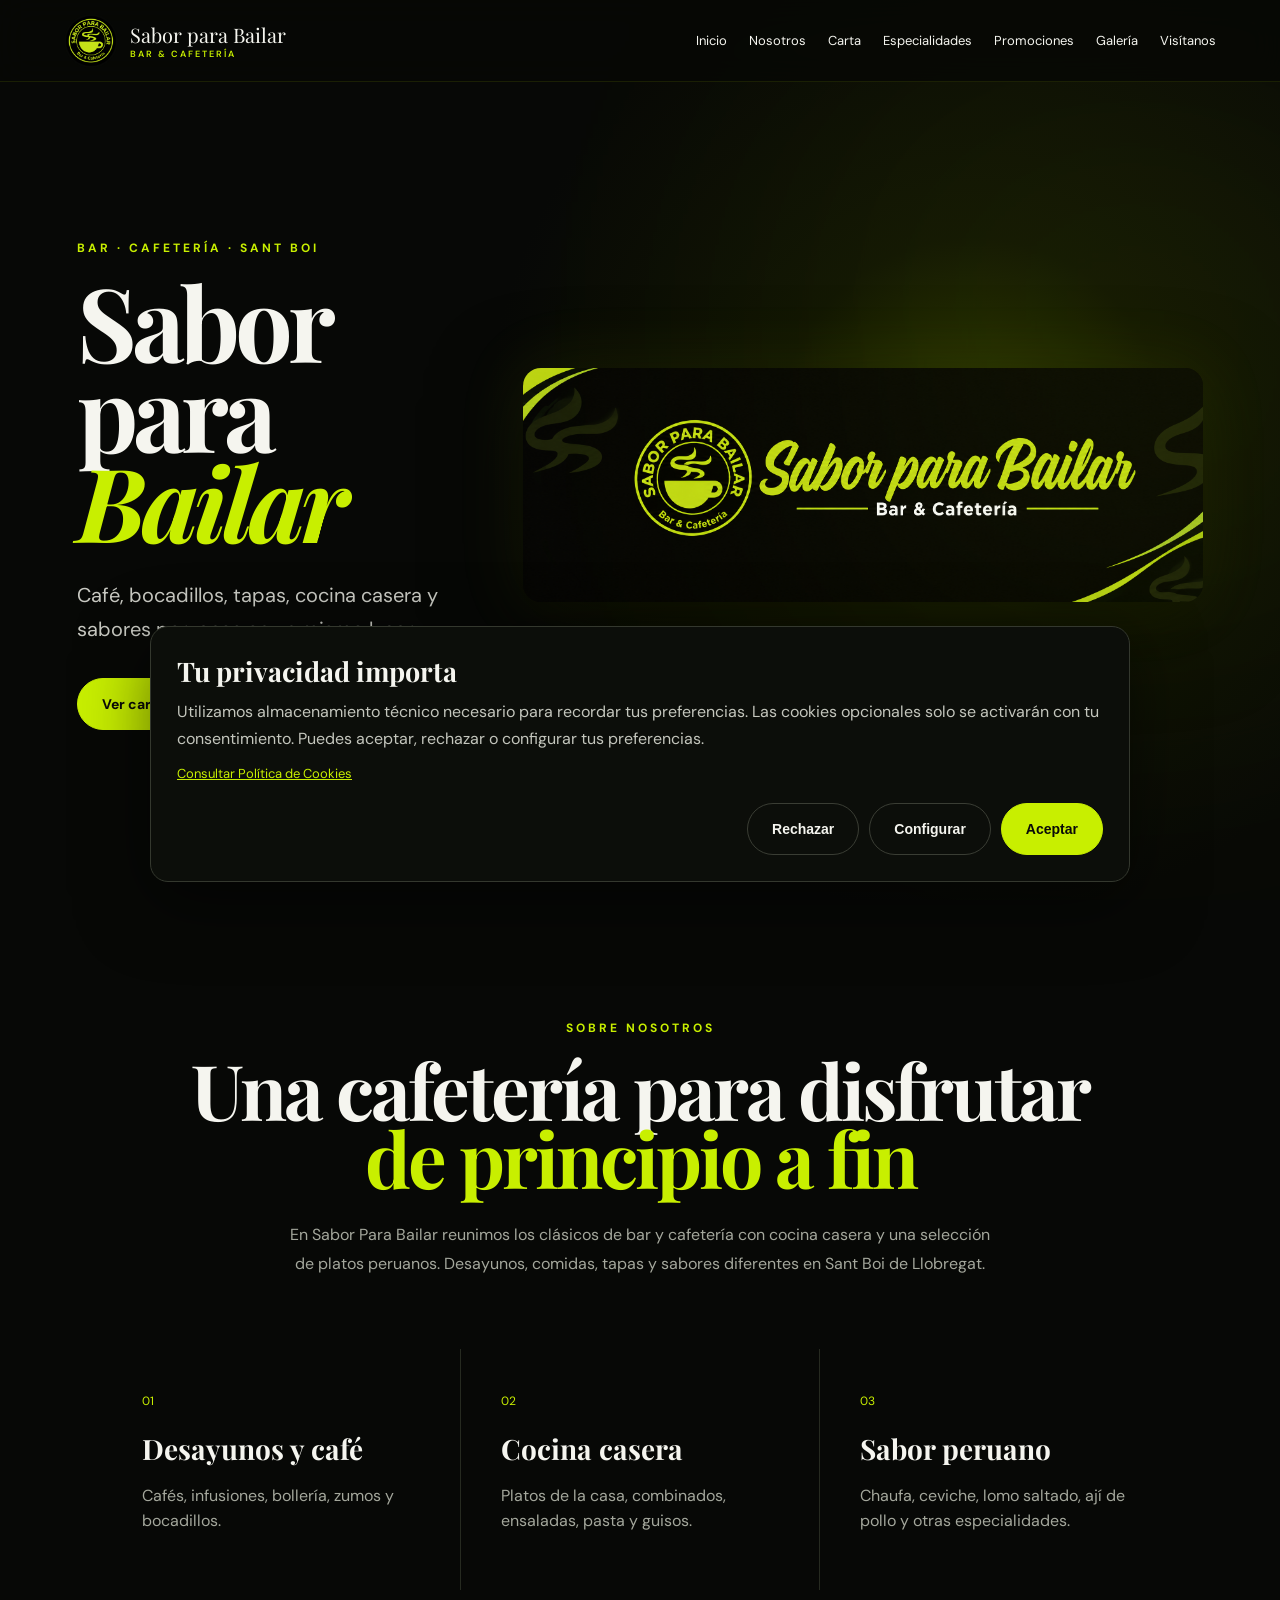
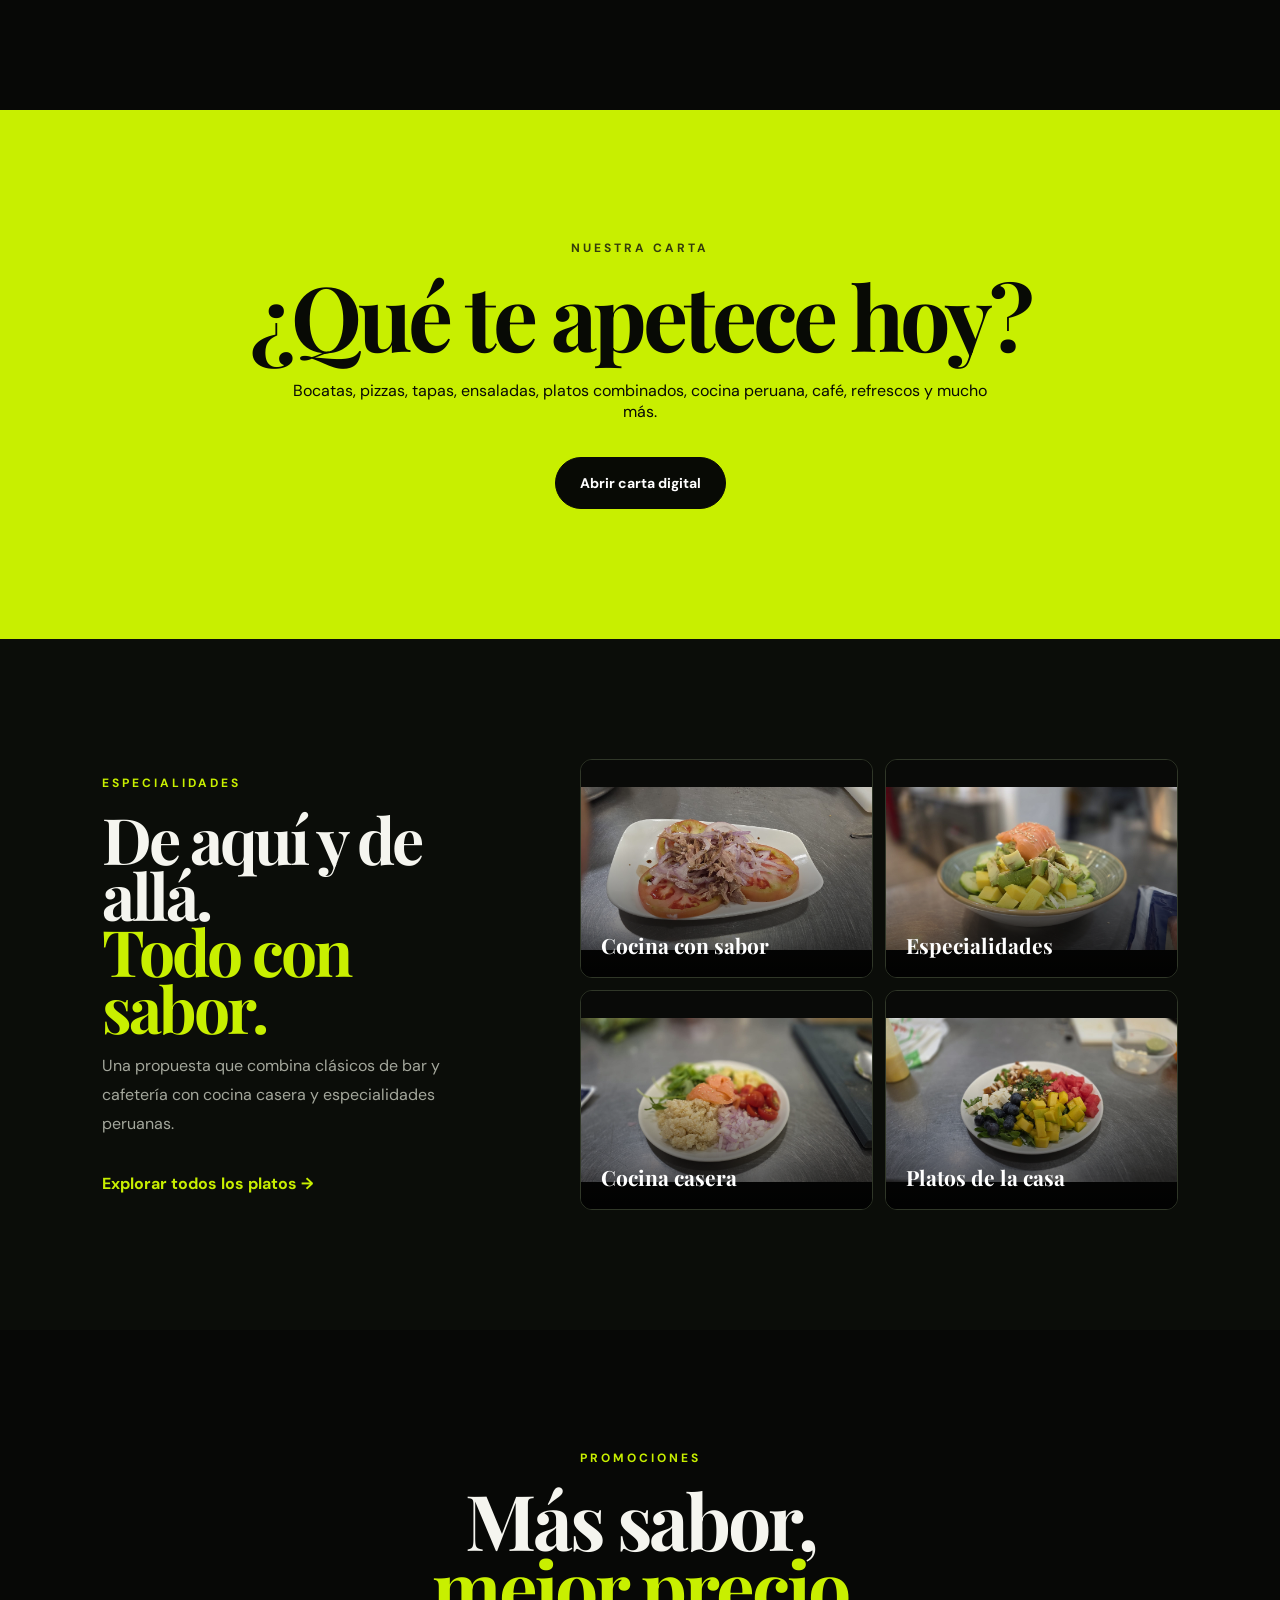
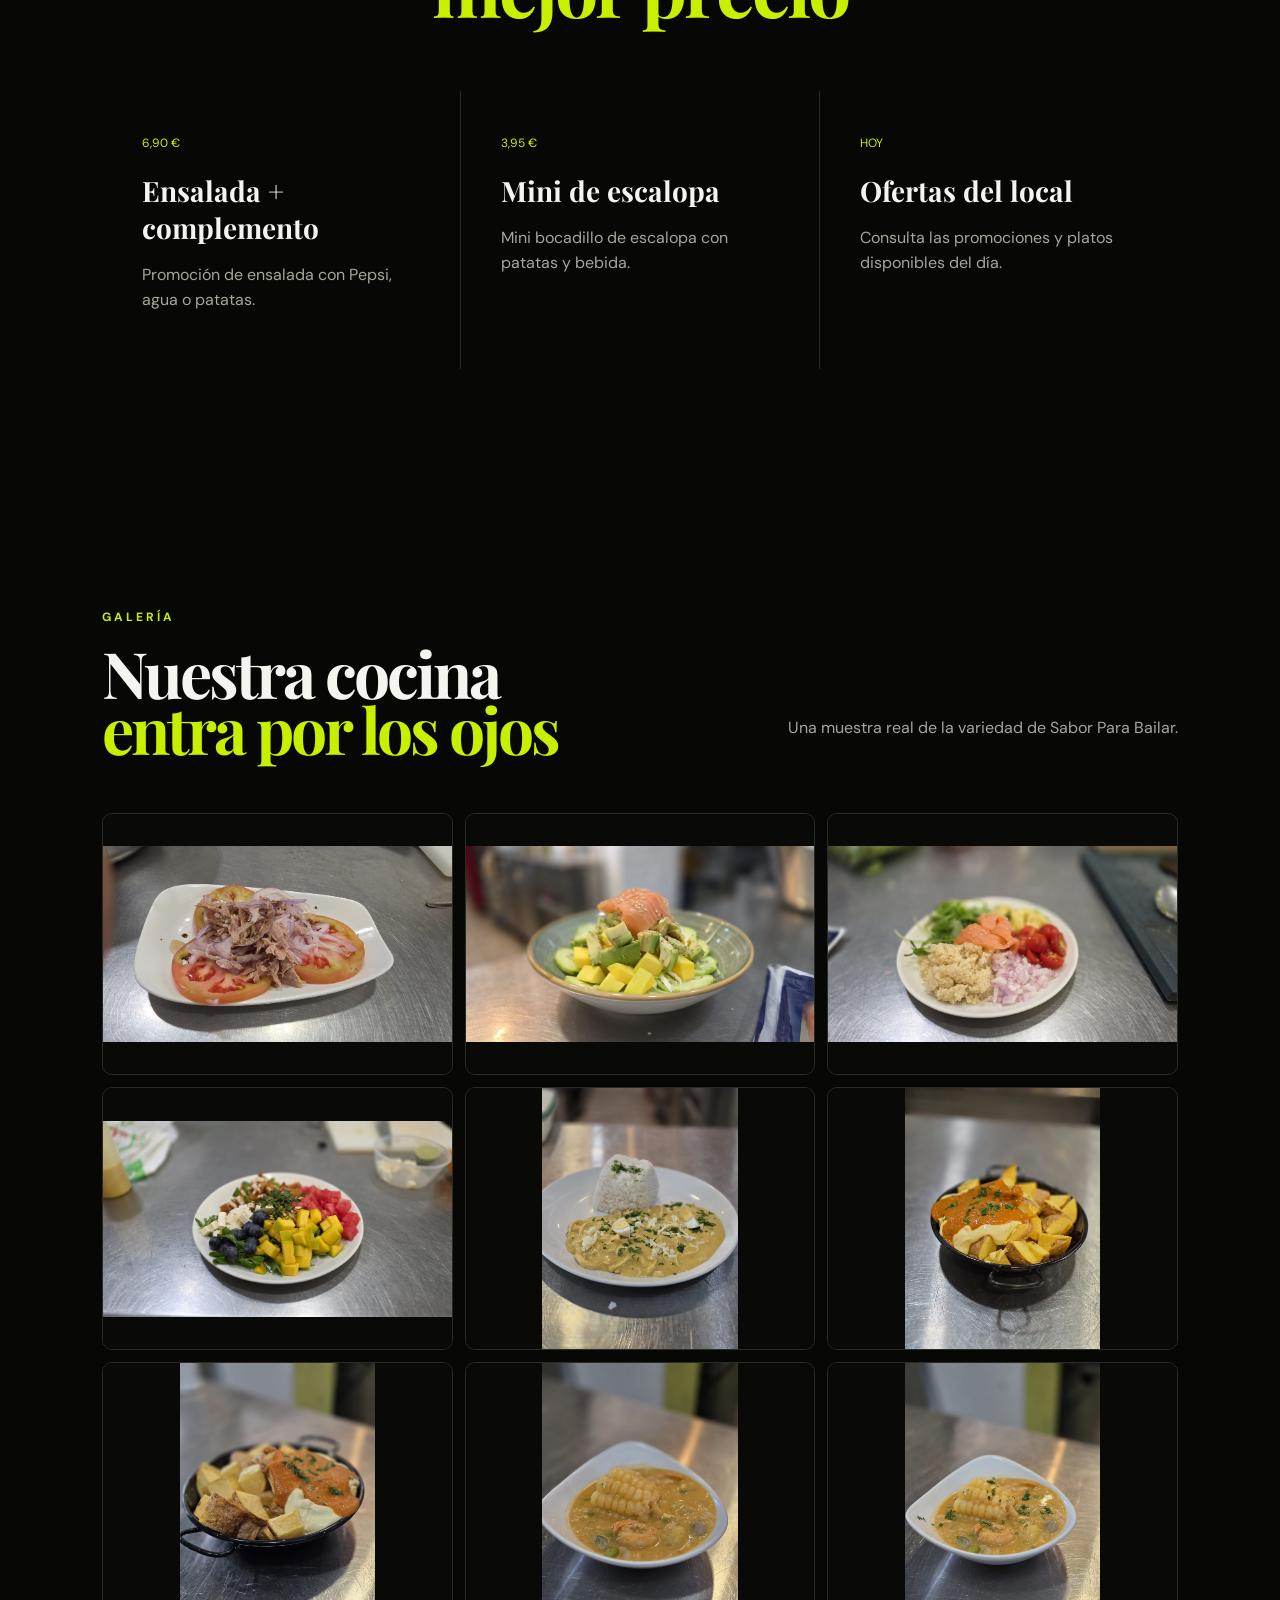
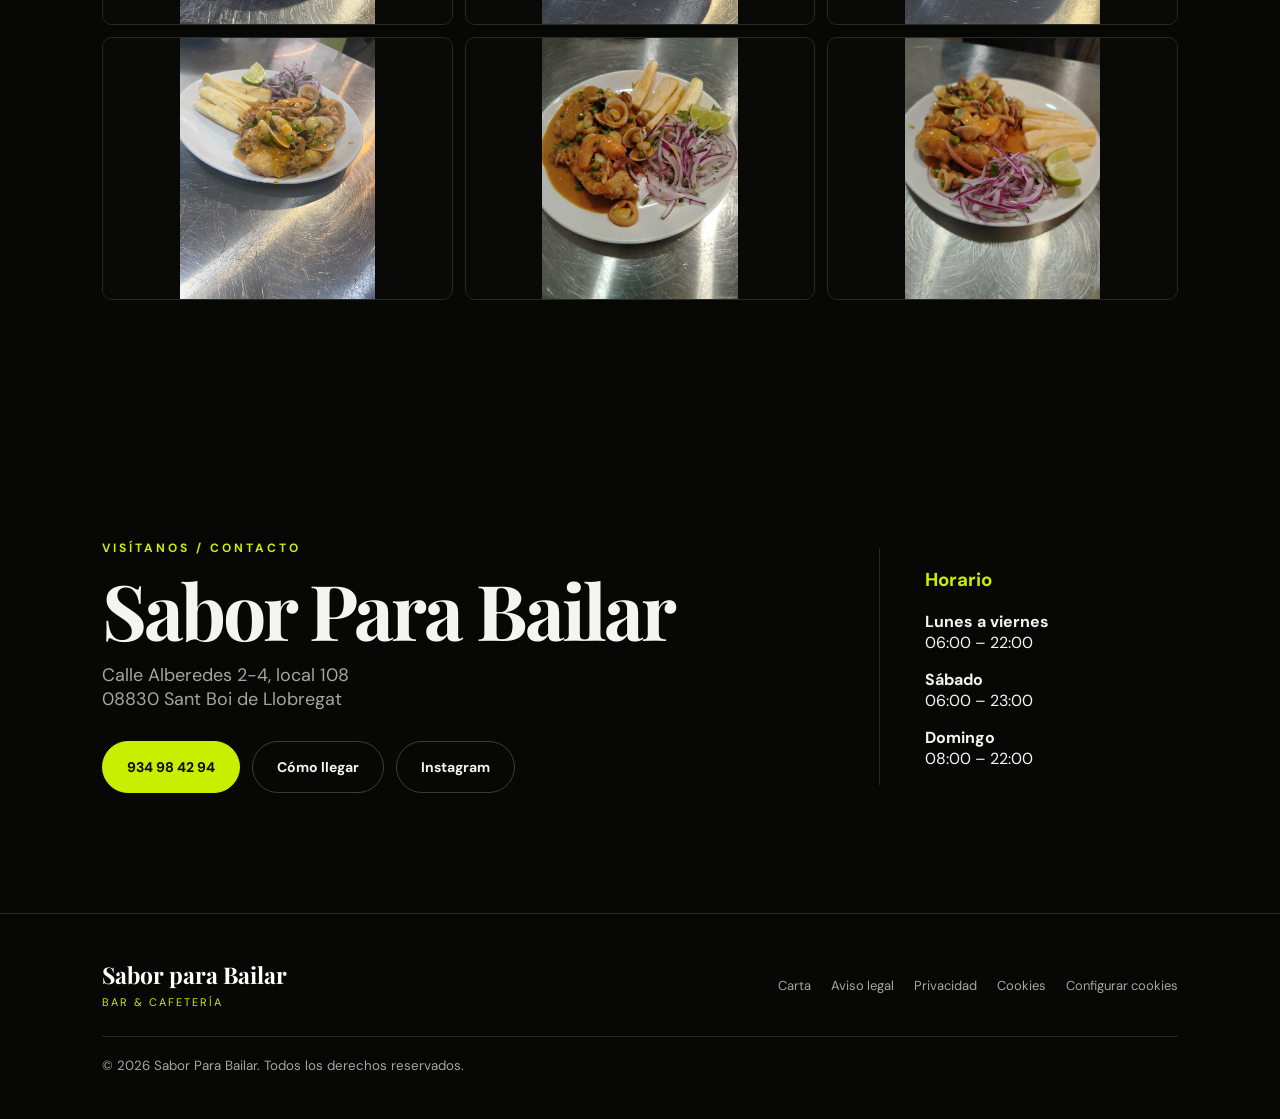
==== commit 4032ebaf: "Load responsive image sizing fixes" ====
--- a/index.html
+++ b/index.html
@@ -1 +1 @@
-<!doctype html><html lang="es"><head><meta charset="utf-8"><meta name="viewport" content="width=device-width,initial-scale=1"><meta name="description" content="Sabor Para Bailar · Bar & Cafetería en Sant Boi de Llobregat. Cocina casera, tapas, bocadillos y especialidades peruanas."><title>Sabor Para Bailar | Bar & Cafetería</title><link rel="stylesheet" href="style.css"></head><body><header class="nav"><a class="brand" href="#inicio"><img class="brandLogo" src="Emblema%20ne%C3%B3n%20de%20caf%C3%A9%20bar.png" alt="Logo Sabor Para Bailar"><span>Sabor para Bailar<small>Bar & Cafetería</small></span></a><button class="menuBtn" aria-label="Abrir menú">☰</button><nav><a href="#inicio">Inicio</a><a href="#nosotros">Nosotros</a><a href="#carta">Carta</a><a href="#especialidades">Especialidades</a><a href="#promociones">Promociones</a><a href="#galeria">Galería</a><a href="#visitanos">Visítanos</a></nav></header><main><section id="inicio" class="hero"><div class="glow"></div><div class="heroText reveal"><p class="eyebrow">BAR · CAFETERÍA · SANT BOI</p><h1>Sabor para <em>Bailar</em></h1><p class="lead">Café, bocadillos, tapas, cocina casera y sabores peruanos en un mismo lugar.</p><div class="actions"><a class="btn primary" href="carta.html">Ver carta completa</a><a class="btn ghost" href="#visitanos">Ven a vernos</a></div></div><div class="heroMark"><img class="heroBanner" src="Sabor%20para%20Bailar_%20Caf%C3%A9%20Ne%C3%B3n.png" alt="Sabor para Bailar Bar y Cafetería"></div></section><section id="nosotros" class="section intro reveal"><p class="eyebrow">SOBRE NOSOTROS</p><h2>Una cafetería para disfrutar<br><span>de principio a fin</span></h2><p>En Sabor Para Bailar reunimos los clásicos de bar y cafetería con cocina casera y una selección de platos peruanos. Desayunos, comidas, tapas y sabores diferentes en Sant Boi de Llobregat.</p><div class="featureGrid"><article><span>01</span><h3>Desayunos y café</h3><p>Cafés, infusiones, bollería, zumos y bocadillos.</p></article><article><span>02</span><h3>Cocina casera</h3><p>Platos de la casa, combinados, ensaladas, pasta y guisos.</p></article><article><span>03</span><h3>Sabor peruano</h3><p>Chaufa, ceviche, lomo saltado, ají de pollo y otras especialidades.</p></article></div></section><section id="carta" class="menuCta reveal"><p class="eyebrow">NUESTRA CARTA</p><h2>¿Qué te apetece hoy?</h2><p>Bocatas, pizzas, tapas, ensaladas, platos combinados, cocina peruana, café, refrescos y mucho más.</p><a class="btn primary" href="carta.html">Abrir carta digital</a></section><section id="especialidades" class="spotlight"><div class="spotText reveal"><p class="eyebrow">ESPECIALIDADES</p><h2>De aquí y de allá.<br><span>Todo con sabor.</span></h2><p>Una propuesta que combina clásicos de bar y cafetería con cocina casera y especialidades peruanas.</p><a class="textLink" href="carta.html">Explorar todos los platos →</a></div><div class="foodMosaic"><figure class="dishCard"><img src="WhatsApp%20Image%202026-10-16%20at%2011.57.28.jpeg" alt="Plato de Sabor Para Bailar" loading="lazy"><figcaption>Cocina con sabor</figcaption></figure><figure class="dishCard"><img src="WhatsApp%20Image%202026-10-16%20at%2011.57.28%20(1).jpeg" alt="Especialidad de Sabor Para Bailar" loading="lazy"><figcaption>Especialidades</figcaption></figure><figure class="dishCard"><img src="WhatsApp%20Image%202026-10-16%20at%2011.57.28%20(2).jpeg" alt="Plato casero de Sabor Para Bailar" loading="lazy"><figcaption>Cocina casera</figcaption></figure><figure class="dishCard"><img src="WhatsApp%20Image%202026-10-16%20at%2011.57.28%20(3).jpeg" alt="Plato de la casa" loading="lazy"><figcaption>Platos de la casa</figcaption></figure></div></section><section id="promociones" class="section intro reveal"><p class="eyebrow">PROMOCIONES</p><h2>Más sabor,<br><span>mejor precio</span></h2><div class="featureGrid"><article><span>6,90 €</span><h3>Ensalada + complemento</h3><p>Promoción de ensalada con Pepsi, agua o patatas.</p></article><article><span>3,95 €</span><h3>Mini de escalopa</h3><p>Mini bocadillo de escalopa con patatas y bebida.</p></article><article><span>HOY</span><h3>Ofertas del local</h3><p>Consulta las promociones y platos disponibles del día.</p></article></div></section><section id="galeria" class="section gallery"><div class="sectionHead reveal"><div><p class="eyebrow">GALERÍA</p><h2>Nuestra cocina<br><span>entra por los ojos</span></h2></div><p>Una muestra real de la variedad de Sabor Para Bailar.</p></div><div class="galleryGrid realGallery"><figure class="photo"><img src="WhatsApp%20Image%202026-10-16%20at%2011.57.28.jpeg" alt="Plato de Sabor Para Bailar" loading="lazy"></figure><figure class="photo"><img src="WhatsApp%20Image%202026-10-16%20at%2011.57.28%20(1).jpeg" alt="Plato de Sabor Para Bailar" loading="lazy"></figure><figure class="photo"><img src="WhatsApp%20Image%202026-10-16%20at%2011.57.28%20(2).jpeg" alt="Plato de Sabor Para Bailar" loading="lazy"></figure><figure class="photo"><img src="WhatsApp%20Image%202026-10-16%20at%2011.57.28%20(3).jpeg" alt="Plato de Sabor Para Bailar" loading="lazy"></figure><figure class="photo"><img src="WhatsApp%20Image%202026-10-16%20at%2011.57.28%20(4).jpeg" alt="Plato de Sabor Para Bailar" loading="lazy"></figure><figure class="photo"><img src="WhatsApp%20Image%202026-10-16%20at%2011.57.28%20(5).jpeg" alt="Plato de Sabor Para Bailar" loading="lazy"></figure><figure class="photo"><img src="WhatsApp%20Image%202026-10-16%20at%2011.57.28%20(6).jpeg" alt="Plato de Sabor Para Bailar" loading="lazy"></figure><figure class="photo"><img src="WhatsApp%20Image%202026-10-16%20at%2011.57.28%20(7).jpeg" alt="Plato de Sabor Para Bailar" loading="lazy"></figure><figure class="photo"><img src="WhatsApp%20Image%202026-10-16%20at%2011.57.28%20(8).jpeg" alt="Plato de Sabor Para Bailar" loading="lazy"></figure><figure class="photo"><img src="WhatsApp%20Image%202026-10-16%20at%2011.57.28%20(9).jpeg" alt="Plato de Sabor Para Bailar" loading="lazy"></figure><figure class="photo"><img src="WhatsApp%20Image%202026-10-16%20at%2011.57.28%20(10).jpeg" alt="Plato de Sabor Para Bailar" loading="lazy"></figure><figure class="photo"><img src="WhatsApp%20Image%202026-10-16%20at%2011.57.28%20(11).jpeg" alt="Plato de Sabor Para Bailar" loading="lazy"></figure></div></section><section id="visitanos" class="section contact"><div class="contactMain reveal"><p class="eyebrow">VISÍTANOS / CONTACTO</p><h2>Sabor Para Bailar</h2><p>Calle Alberedes 2-4, local 108<br>08830 Sant Boi de Llobregat</p><div class="contactBtns"><a class="btn primary" href="tel:+34934984294">934 98 42 94</a><a class="btn ghost" href="https://www.google.com/maps/search/?api=1&amp;query=Calle%20Alberedes%202-4%2C%20local%20108%2C%2008830%20Sant%20Boi%20de%20Llobregat" target="_blank" rel="noopener">Cómo llegar</a><a class="btn ghost" href="https://www.instagram.com/saborparabailar0092024/" target="_blank" rel="noopener">Instagram</a></div></div><div class="hours"><h3>Horario</h3><p><b>Lunes a viernes</b><br>06:00 – 22:00</p><p><b>Sábado</b><br>06:00 – 23:00</p><p><b>Domingo</b><br>08:00 – 22:00</p></div></section></main><footer><div><b>Sabor para Bailar</b><span>Bar & Cafetería</span></div><div class="footLinks"><a href="carta.html">Carta</a><a href="legal.html#aviso">Aviso legal</a><a href="legal.html#privacidad">Privacidad</a><a href="legal.html#cookies">Cookies</a><button type="button" class="cookie-link" onclick="window.openCookieSettings&&window.openCookieSettings()">Configurar cookies</button></div><small>© 2026 Sabor Para Bailar. Todos los derechos reservados.</small></footer><div id="cookieBanner" class="cookie-banner" role="dialog" aria-label="Preferencias de cookies" aria-live="polite"><div class="cookie-box"><h3>Tu privacidad importa</h3><p>Utilizamos almacenamiento técnico necesario para recordar tus preferencias. Las cookies opcionales solo se activarán con tu consentimiento. Puedes aceptar, rechazar o configurar tus preferencias.</p><a href="legal.html#cookies">Consultar Política de Cookies</a><div class="cookie-actions"><button type="button" data-cookie="reject" class="btn ghost">Rechazar</button><button type="button" data-cookie="settings" class="btn ghost">Configurar</button><button type="button" data-cookie="accept" class="btn primary">Aceptar</button></div></div></div><div id="cookieSettings" class="cookie-modal" hidden><div class="cookie-box"><h3>Configurar cookies</h3><label class="cookie-option"><span><b>Necesarias</b><small>Imprescindibles para guardar tus preferencias.</small></span><input type="checkbox" checked disabled></label><label class="cookie-option"><span><b>Opcionales</b><small>Analítica u otros servicios no esenciales, si se incorporan.</small></span><input id="optionalCookies" type="checkbox"></label><div class="cookie-actions"><button type="button" data-cookie="close" class="btn ghost">Cancelar</button><button type="button" data-cookie="save" class="btn primary">Guardar preferencias</button></div></div></div><script src="script.js"></script></body></html>+<!doctype html><html lang="es"><head><meta charset="utf-8"><meta name="viewport" content="width=device-width,initial-scale=1"><meta name="description" content="Sabor Para Bailar · Bar & Cafetería en Sant Boi de Llobregat. Cocina casera, tapas, bocadillos y especialidades peruanas."><title>Sabor Para Bailar | Bar & Cafetería</title><link rel="stylesheet" href="style.css"><link rel="stylesheet" href="image-fixes.css"></head><body><header class="nav"><a class="brand" href="#inicio"><img class="brandLogo" src="Emblema%20ne%C3%B3n%20de%20caf%C3%A9%20bar.png" alt="Logo Sabor Para Bailar"><span>Sabor para Bailar<small>Bar & Cafetería</small></span></a><button class="menuBtn" aria-label="Abrir menú">☰</button><nav><a href="#inicio">Inicio</a><a href="#nosotros">Nosotros</a><a href="#carta">Carta</a><a href="#especialidades">Especialidades</a><a href="#promociones">Promociones</a><a href="#galeria">Galería</a><a href="#visitanos">Visítanos</a></nav></header><main><section id="inicio" class="hero"><div class="glow"></div><div class="heroText reveal"><p class="eyebrow">BAR · CAFETERÍA · SANT BOI</p><h1>Sabor para <em>Bailar</em></h1><p class="lead">Café, bocadillos, tapas, cocina casera y sabores peruanos en un mismo lugar.</p><div class="actions"><a class="btn primary" href="carta.html">Ver carta completa</a><a class="btn ghost" href="#visitanos">Ven a vernos</a></div></div><div class="heroMark"><img class="heroBanner" src="Sabor%20para%20Bailar_%20Caf%C3%A9%20Ne%C3%B3n.png" alt="Sabor para Bailar Bar y Cafetería"></div></section><section id="nosotros" class="section intro reveal"><p class="eyebrow">SOBRE NOSOTROS</p><h2>Una cafetería para disfrutar<br><span>de principio a fin</span></h2><p>En Sabor Para Bailar reunimos los clásicos de bar y cafetería con cocina casera y una selección de platos peruanos. Desayunos, comidas, tapas y sabores diferentes en Sant Boi de Llobregat.</p><div class="featureGrid"><article><span>01</span><h3>Desayunos y café</h3><p>Cafés, infusiones, bollería, zumos y bocadillos.</p></article><article><span>02</span><h3>Cocina casera</h3><p>Platos de la casa, combinados, ensaladas, pasta y guisos.</p></article><article><span>03</span><h3>Sabor peruano</h3><p>Chaufa, ceviche, lomo saltado, ají de pollo y otras especialidades.</p></article></div></section><section id="carta" class="menuCta reveal"><p class="eyebrow">NUESTRA CARTA</p><h2>¿Qué te apetece hoy?</h2><p>Bocatas, pizzas, tapas, ensaladas, platos combinados, cocina peruana, café, refrescos y mucho más.</p><a class="btn primary" href="carta.html">Abrir carta digital</a></section><section id="especialidades" class="spotlight"><div class="spotText reveal"><p class="eyebrow">ESPECIALIDADES</p><h2>De aquí y de allá.<br><span>Todo con sabor.</span></h2><p>Una propuesta que combina clásicos de bar y cafetería con cocina casera y especialidades peruanas.</p><a class="textLink" href="carta.html">Explorar todos los platos →</a></div><div class="foodMosaic"><figure class="dishCard"><img src="WhatsApp%20Image%202026-10-16%20at%2011.57.28.jpeg" alt="Plato de Sabor Para Bailar" loading="lazy"><figcaption>Cocina con sabor</figcaption></figure><figure class="dishCard"><img src="WhatsApp%20Image%202026-10-16%20at%2011.57.28%20(1).jpeg" alt="Especialidad de Sabor Para Bailar" loading="lazy"><figcaption>Especialidades</figcaption></figure><figure class="dishCard"><img src="WhatsApp%20Image%202026-10-16%20at%2011.57.28%20(2).jpeg" alt="Plato casero de Sabor Para Bailar" loading="lazy"><figcaption>Cocina casera</figcaption></figure><figure class="dishCard"><img src="WhatsApp%20Image%202026-10-16%20at%2011.57.28%20(3).jpeg" alt="Plato de la casa" loading="lazy"><figcaption>Platos de la casa</figcaption></figure></div></section><section id="promociones" class="section intro reveal"><p class="eyebrow">PROMOCIONES</p><h2>Más sabor,<br><span>mejor precio</span></h2><div class="featureGrid"><article><span>6,90 €</span><h3>Ensalada + complemento</h3><p>Promoción de ensalada con Pepsi, agua o patatas.</p></article><article><span>3,95 €</span><h3>Mini de escalopa</h3><p>Mini bocadillo de escalopa con patatas y bebida.</p></article><article><span>HOY</span><h3>Ofertas del local</h3><p>Consulta las promociones y platos disponibles del día.</p></article></div></section><section id="galeria" class="section gallery"><div class="sectionHead reveal"><div><p class="eyebrow">GALERÍA</p><h2>Nuestra cocina<br><span>entra por los ojos</span></h2></div><p>Una muestra real de la variedad de Sabor Para Bailar.</p></div><div class="galleryGrid realGallery"><figure class="photo"><img src="WhatsApp%20Image%202026-10-16%20at%2011.57.28.jpeg" alt="Plato de Sabor Para Bailar" loading="lazy"></figure><figure class="photo"><img src="WhatsApp%20Image%202026-10-16%20at%2011.57.28%20(1).jpeg" alt="Plato de Sabor Para Bailar" loading="lazy"></figure><figure class="photo"><img src="WhatsApp%20Image%202026-10-16%20at%2011.57.28%20(2).jpeg" alt="Plato de Sabor Para Bailar" loading="lazy"></figure><figure class="photo"><img src="WhatsApp%20Image%202026-10-16%20at%2011.57.28%20(3).jpeg" alt="Plato de Sabor Para Bailar" loading="lazy"></figure><figure class="photo"><img src="WhatsApp%20Image%202026-10-16%20at%2011.57.28%20(4).jpeg" alt="Plato de Sabor Para Bailar" loading="lazy"></figure><figure class="photo"><img src="WhatsApp%20Image%202026-10-16%20at%2011.57.28%20(5).jpeg" alt="Plato de Sabor Para Bailar" loading="lazy"></figure><figure class="photo"><img src="WhatsApp%20Image%202026-10-16%20at%2011.57.28%20(6).jpeg" alt="Plato de Sabor Para Bailar" loading="lazy"></figure><figure class="photo"><img src="WhatsApp%20Image%202026-10-16%20at%2011.57.28%20(7).jpeg" alt="Plato de Sabor Para Bailar" loading="lazy"></figure><figure class="photo"><img src="WhatsApp%20Image%202026-10-16%20at%2011.57.28%20(8).jpeg" alt="Plato de Sabor Para Bailar" loading="lazy"></figure><figure class="photo"><img src="WhatsApp%20Image%202026-10-16%20at%2011.57.28%20(9).jpeg" alt="Plato de Sabor Para Bailar" loading="lazy"></figure><figure class="photo"><img src="WhatsApp%20Image%202026-10-16%20at%2011.57.28%20(10).jpeg" alt="Plato de Sabor Para Bailar" loading="lazy"></figure><figure class="photo"><img src="WhatsApp%20Image%202026-10-16%20at%2011.57.28%20(11).jpeg" alt="Plato de Sabor Para Bailar" loading="lazy"></figure></div></section><section id="visitanos" class="section contact"><div class="contactMain reveal"><p class="eyebrow">VISÍTANOS / CONTACTO</p><h2>Sabor Para Bailar</h2><p>Calle Alberedes 2-4, local 108<br>08830 Sant Boi de Llobregat</p><div class="contactBtns"><a class="btn primary" href="tel:+34934984294">934 98 42 94</a><a class="btn ghost" href="https://www.google.com/maps/search/?api=1&amp;query=Calle%20Alberedes%202-4%2C%20local%20108%2C%2008830%20Sant%20Boi%20de%20Llobregat" target="_blank" rel="noopener">Cómo llegar</a><a class="btn ghost" href="https://www.instagram.com/saborparabailar0092024/" target="_blank" rel="noopener">Instagram</a></div></div><div class="hours"><h3>Horario</h3><p><b>Lunes a viernes</b><br>06:00 – 22:00</p><p><b>Sábado</b><br>06:00 – 23:00</p><p><b>Domingo</b><br>08:00 – 22:00</p></div></section></main><footer><div><b>Sabor para Bailar</b><span>Bar & Cafetería</span></div><div class="footLinks"><a href="carta.html">Carta</a><a href="legal.html#aviso">Aviso legal</a><a href="legal.html#privacidad">Privacidad</a><a href="legal.html#cookies">Cookies</a><button type="button" class="cookie-link" onclick="window.openCookieSettings&&window.openCookieSettings()">Configurar cookies</button></div><small>© 2026 Sabor Para Bailar. Todos los derechos reservados.</small></footer><div id="cookieBanner" class="cookie-banner" role="dialog" aria-label="Preferencias de cookies" aria-live="polite"><div class="cookie-box"><h3>Tu privacidad importa</h3><p>Utilizamos almacenamiento técnico necesario para recordar tus preferencias. Las cookies opcionales solo se activarán con tu consentimiento. Puedes aceptar, rechazar o configurar tus preferencias.</p><a href="legal.html#cookies">Consultar Política de Cookies</a><div class="cookie-actions"><button type="button" data-cookie="reject" class="btn ghost">Rechazar</button><button type="button" data-cookie="settings" class="btn ghost">Configurar</button><button type="button" data-cookie="accept" class="btn primary">Aceptar</button></div></div></div><div id="cookieSettings" class="cookie-modal" hidden><div class="cookie-box"><h3>Configurar cookies</h3><label class="cookie-option"><span><b>Necesarias</b><small>Imprescindibles para guardar tus preferencias.</small></span><input type="checkbox" checked disabled></label><label class="cookie-option"><span><b>Opcionales</b><small>Analítica u otros servicios no esenciales, si se incorporan.</small></span><input id="optionalCookies" type="checkbox"></label><div class="cookie-actions"><button type="button" data-cookie="close" class="btn ghost">Cancelar</button><button type="button" data-cookie="save" class="btn primary">Guardar preferencias</button></div></div></div><script src="script.js"></script></body></html>
--- a/style.css
+++ b/style.css
@@ -1 +1 @@
-@import url('https://fonts.googleapis.com/css2?family=DM+Sans:wght@400;500;600;700&family=Playfair+Display:ital,wght@0,700;1,700&display=swap');:root{--bg:#070806;--panel:#0e100c;--lime:#c8ef00;--lime2:#a9cc00;--text:#f5f5ef;--muted:#a4a79c;--line:#262a20}*{box-sizing:border-box}html{scroll-behavior:smooth}body{margin:0;background:var(--bg);color:var(--text);font-family:'DM Sans',sans-serif;overflow-x:hidden}a{color:inherit;text-decoration:none}.nav{height:82px;position:fixed;top:0;left:0;right:0;z-index:20;display:flex;align-items:center;justify-content:space-between;padding:0 5vw;background:rgba(7,8,6,.82);backdrop-filter:blur(16px);border-bottom:1px solid rgba(200,239,0,.1)}.brand{display:flex;gap:12px;align-items:center;font-family:'Playfair Display',serif;font-size:20px}.brand small{display:block;font:600 9px 'DM Sans';letter-spacing:2px;color:var(--lime);text-transform:uppercase}.cup{font-size:28px;filter:grayscale(1)}nav{display:flex;gap:22px;font-size:13px}nav a{transition:.2s}nav a:hover{color:var(--lime)}.menuBtn{display:none;background:none;border:0;color:#fff;font-size:25px}.hero{min-height:100vh;padding:150px 8vw 80px;display:grid;grid-template-columns:1.2fr .8fr;align-items:center;position:relative;overflow:hidden;background:radial-gradient(circle at 76% 48%,#293400 0,rgba(20,25,3,.65) 18%,transparent 45%)}.glow{position:absolute;width:500px;height:500px;background:var(--lime);filter:blur(180px);opacity:.08;right:-100px;top:100px}.eyebrow{font-size:12px;font-weight:700;letter-spacing:3px;color:var(--lime);margin:0 0 20px}.hero h1,.section h2,.spotlight h2,.menuCta h2,.contact h2{font-family:'Playfair Display',serif;font-size:clamp(58px,8vw,126px);line-height:.88;letter-spacing:-5px;margin:0}.hero h1 em,.section h2 span,.spotlight h2 span,.gallery h2 span{color:var(--lime);font-weight:700}.lead{font-size:20px;max-width:600px;color:#c8c9c2;line-height:1.7;margin:32px 0}.actions,.contactBtns{display:flex;gap:12px;flex-wrap:wrap}.btn{display:inline-flex;justify-content:center;align-items:center;min-height:52px;padding:0 24px;border:1px solid #3a3d34;border-radius:100px;font-weight:700;font-size:14px;transition:.25s;background:transparent;color:inherit;cursor:pointer}.btn.primary{background:var(--lime);color:#0a0b08;border-color:var(--lime)}.btn:hover{transform:translateY(-3px)}.btn.ghost:hover{border-color:var(--lime);color:var(--lime)}.heroMark{display:flex;justify-content:center}.roundLogo{width:min(32vw,410px);aspect-ratio:1;border:5px solid var(--lime);border-radius:50%;display:flex;flex-direction:column;align-items:center;justify-content:center;color:var(--lime);box-shadow:0 0 80px rgba(200,239,0,.12);transform:rotate(3deg)}.roundLogo b{font-size:clamp(18px,2.4vw,34px);letter-spacing:2px}.roundLogo span{font-size:50px;height:48px}.roundLogo strong{font-size:95px;line-height:1}.roundLogo small{font-size:18px;font-weight:700}.section{padding:120px 8vw}.intro{text-align:center}.intro h2{font-size:clamp(48px,6vw,88px);letter-spacing:-3px}.intro>p:not(.eyebrow){max-width:720px;margin:30px auto;color:var(--muted);line-height:1.8}.featureGrid{display:grid;grid-template-columns:repeat(3,1fr);gap:1px;background:var(--line);margin-top:70px;text-align:left}.featureGrid article{background:var(--bg);padding:40px}.featureGrid span{color:var(--lime);font-size:12px}.featureGrid h3{font-family:'Playfair Display';font-size:28px;margin:20px 0 10px}.featureGrid p{color:var(--muted);line-height:1.6}.spotlight{display:grid;grid-template-columns:.8fr 1.2fr;gap:80px;padding:120px 8vw;background:#0b0d09;align-items:center}.spotlight h2{font-size:clamp(48px,5vw,80px);letter-spacing:-3px}.spotText>p:not(.eyebrow){color:var(--muted);line-height:1.8}.textLink{display:inline-block;margin-top:18px;color:var(--lime);font-weight:700}.foodMosaic{display:grid;grid-template-columns:1fr 1fr;gap:12px}.foodCard{aspect-ratio:1.25;border-radius:4px;padding:28px;display:flex;flex-direction:column;justify-content:flex-end;position:relative;overflow:hidden;background:linear-gradient(145deg,#263500,#10130b);border:1px solid #303728}.foodCard:before{content:'✦';position:absolute;font-size:130px;opacity:.08;right:20px;top:10px}.foodCard b{font-family:'Playfair Display';font-size:27px}.foodCard span{font-size:12px;color:#c7c9bf;margin-top:5px}.foodCard.warm{background:linear-gradient(145deg,#442610,#15100b)}.foodCard.dark{background:linear-gradient(145deg,#20221c,#0d0e0b)}.foodCard.green{background:linear-gradient(145deg,#17341e,#0c110c)}.sectionHead{display:flex;justify-content:space-between;align-items:end;gap:40px;margin-bottom:55px}.sectionHead h2{font-size:clamp(48px,5vw,76px);letter-spacing:-3px}.sectionHead>p{max-width:430px;color:var(--muted);line-height:1.7}.galleryGrid{display:grid;grid-template-columns:2fr 1fr 1fr;grid-auto-rows:270px;gap:12px}.photo{position:relative;overflow:hidden;border-radius:3px;background:#151911;border:1px solid #282d22}.photo:before{content:'';position:absolute;inset:0;background:radial-gradient(circle at 50% 40%,rgba(200,239,0,.16),transparent 55%)}.photo:after{content:'SABOR';position:absolute;font:700 70px 'Playfair Display';color:rgba(255,255,255,.035);right:-5px;bottom:10px}.photo span{position:absolute;bottom:20px;left:20px;font-weight:700;z-index:2}.ph1{grid-row:span 2;background:linear-gradient(145deg,#35200e,#11130d)}.ph2{background:linear-gradient(145deg,#173a20,#10140e)}.ph3{background:linear-gradient(145deg,#393014,#12120d)}.ph4{background:linear-gradient(145deg,#2d2518,#10110d)}.ph5{background:linear-gradient(145deg,#25370c,#0d100b)}.ph6{grid-column:span 2;background:linear-gradient(145deg,#2c1c12,#0d100b)}.menuCta{text-align:center;padding:130px 8vw;background:var(--lime);color:#080a05}.menuCta .eyebrow{color:#343c0b}.menuCta h2{font-size:clamp(48px,7vw,100px);letter-spacing:-4px}.menuCta p:not(.eyebrow){max-width:700px;margin:25px auto 35px}.menuCta .primary{background:#080a05;color:#fff;border-color:#080a05}.contact{display:grid;grid-template-columns:1.4fr .6fr;gap:80px}.contact h2{font-size:clamp(48px,6vw,90px);letter-spacing:-3px}.contactMain>p:not(.eyebrow){color:var(--muted);font-size:18px;margin:20px 0 30px}.hours{border-left:1px solid var(--line);padding-left:45px;align-self:center}.hours h3{color:var(--lime)}.muted{color:var(--muted);line-height:1.6}footer{border-top:1px solid var(--line);padding:45px 8vw;display:grid;grid-template-columns:1fr auto;gap:25px;align-items:center;color:var(--muted)}footer b{display:block;color:#fff;font-family:'Playfair Display';font-size:23px}footer span{font-size:11px;color:var(--lime);text-transform:uppercase;letter-spacing:2px}.footLinks{display:flex;gap:20px;font-size:13px;flex-wrap:wrap;align-items:center}.cookie-link{border:0;background:none;color:inherit;padding:0;font:inherit;cursor:pointer}.cookie-link:hover,.footLinks a:hover{color:var(--lime)}footer>small{grid-column:1/-1;border-top:1px solid var(--line);padding-top:20px}.reveal{opacity:0;transform:translateY(30px);transition:.8s}.reveal.visible{opacity:1;transform:none}.cookie-banner{position:fixed;left:0;right:0;bottom:0;z-index:1000;padding:18px;display:none}.cookie-banner.show{display:block}.cookie-box{max-width:980px;margin:auto;background:#0c0e0a;border:1px solid #34382e;box-shadow:0 20px 70px rgba(0,0,0,.55);padding:26px;border-radius:18px}.cookie-box h3{margin:0 0 10px;font:700 27px 'Playfair Display',serif}.cookie-box p{color:#c4c6bd;line-height:1.65;margin:0 0 10px}.cookie-box>a{color:var(--lime);font-size:13px;text-decoration:underline}.cookie-actions{display:flex;gap:10px;justify-content:flex-end;flex-wrap:wrap;margin-top:20px}.cookie-modal{position:fixed;inset:0;z-index:1001;background:rgba(0,0,0,.74);padding:20px;display:flex;align-items:center;justify-content:center}.cookie-modal[hidden]{display:none}.cookie-modal .cookie-box{width:min(620px,100%);margin:0}.cookie-option{display:flex;align-items:center;justify-content:space-between;gap:25px;padding:18px 0;border-bottom:1px solid var(--line)}.cookie-option span{display:flex;flex-direction:column;gap:5px}.cookie-option small{color:var(--muted);line-height:1.4}.cookie-option input{width:22px;height:22px;accent-color:var(--lime)}@media(max-width:800px){.nav{height:68px}.menuBtn{display:block}nav{position:absolute;top:68px;left:0;right:0;display:none;flex-direction:column;padding:25px 6vw;background:#090a08;border-bottom:1px solid var(--line)}nav.open{display:flex}.hero{grid-template-columns:1fr;padding:130px 6vw 70px;text-align:center}.hero h1{font-size:60px;letter-spacing:-3px}.heroMark{grid-row:1;margin-bottom:40px}.roundLogo{width:230px}.roundLogo b{font-size:18px}.roundLogo strong{font-size:65px}.roundLogo small{font-size:12px}.lead{font-size:17px}.actions{justify-content:center}.section,.spotlight{padding:85px 6vw}.featureGrid,.spotlight,.contact{grid-template-columns:1fr}.featureGrid article{padding:30px}.spotlight{gap:45px}.foodMosaic{grid-template-columns:1fr 1fr}.foodCard{padding:18px}.foodCard b{font-size:19px}.sectionHead{display:block}.sectionHead>p{margin-top:20px}.galleryGrid{grid-template-columns:1fr 1fr;grid-auto-rows:220px}.ph1{grid-row:span 1;grid-column:span 2}.ph6{grid-column:span 2}.hours{border-left:0;border-top:1px solid var(--line);padding:25px 0 0}.contact{gap:40px}footer{grid-template-columns:1fr}.footLinks{gap:14px}footer>small{grid-column:1}.intro h2,.spotlight h2,.sectionHead h2,.contact h2{letter-spacing:-2px}.menuCta h2{letter-spacing:-2px}.roundLogo span{font-size:32px;height:30px}.cookie-banner{padding:10px}.cookie-box{padding:20px;border-radius:14px}.cookie-actions{justify-content:stretch}.cookie-actions .btn{flex:1;min-width:130px}}+@import url('https://fonts.googleapis.com/css2?family=DM+Sans:wght@400;500;600;700&family=Playfair+Display:ital,wght@0,700;1,700&display=swap');:root{--bg:#070806;--panel:#0e100c;--lime:#c8ef00;--lime2:#a9cc00;--text:#f5f5ef;--muted:#a4a79c;--line:#262a20}*{box-sizing:border-box}html{scroll-behavior:smooth}body{margin:0;background:var(--bg);color:var(--text);font-family:'DM Sans',sans-serif;overflow-x:hidden}a{color:inherit;text-decoration:none}.nav{height:82px;position:fixed;top:0;left:0;right:0;z-index:20;display:flex;align-items:center;justify-content:space-between;padding:0 5vw;background:rgba(7,8,6,.82);backdrop-filter:blur(16px);border-bottom:1px solid rgba(200,239,0,.1)}.brand{display:flex;gap:12px;align-items:center;font-family:'Playfair Display',serif;font-size:20px}.brandLogo{width:54px;height:54px;border-radius:50%;object-fit:cover}.brand small{display:block;font:600 9px 'DM Sans';letter-spacing:2px;color:var(--lime);text-transform:uppercase}nav{display:flex;gap:22px;font-size:13px}nav a{transition:.2s}nav a:hover{color:var(--lime)}.menuBtn{display:none;background:none;border:0;color:#fff;font-size:25px}.hero{min-height:100vh;padding:150px 6vw 80px;display:grid;grid-template-columns:.9fr 1.1fr;align-items:center;gap:45px;position:relative;overflow:hidden;background:radial-gradient(circle at 76% 48%,#293400 0,rgba(20,25,3,.65) 18%,transparent 45%)}.glow{position:absolute;width:500px;height:500px;background:var(--lime);filter:blur(180px);opacity:.08;right:-100px;top:100px}.eyebrow{font-size:12px;font-weight:700;letter-spacing:3px;color:var(--lime);margin:0 0 20px}.hero h1,.section h2,.spotlight h2,.menuCta h2,.contact h2{font-family:'Playfair Display',serif;font-size:clamp(58px,8vw,126px);line-height:.88;letter-spacing:-5px;margin:0}.hero h1 em,.section h2 span,.spotlight h2 span,.gallery h2 span{color:var(--lime);font-weight:700}.lead{font-size:20px;max-width:600px;color:#c8c9c2;line-height:1.7;margin:32px 0}.actions,.contactBtns{display:flex;gap:12px;flex-wrap:wrap}.btn{display:inline-flex;justify-content:center;align-items:center;min-height:52px;padding:0 24px;border:1px solid #3a3d34;border-radius:100px;font-weight:700;font-size:14px;transition:.25s;background:transparent;color:inherit;cursor:pointer}.btn.primary{background:var(--lime);color:#0a0b08;border-color:var(--lime)}.btn:hover{transform:translateY(-3px)}.btn.ghost:hover{border-color:var(--lime);color:var(--lime)}.heroMark{display:flex;justify-content:center;align-items:center}.heroBanner{width:min(100%,720px);height:auto;display:block;border-radius:24px;box-shadow:0 25px 90px rgba(0,0,0,.55),0 0 70px rgba(200,239,0,.1);border:1px solid rgba(200,239,0,.2)}.section{padding:120px 8vw}.intro{text-align:center}.intro h2{font-size:clamp(48px,6vw,88px);letter-spacing:-3px}.intro>p:not(.eyebrow){max-width:720px;margin:30px auto;color:var(--muted);line-height:1.8}.featureGrid{display:grid;grid-template-columns:repeat(3,1fr);gap:1px;background:var(--line);margin-top:70px;text-align:left}.featureGrid article{background:var(--bg);padding:40px}.featureGrid span{color:var(--lime);font-size:12px}.featureGrid h3{font-family:'Playfair Display';font-size:28px;margin:20px 0 10px}.featureGrid p{color:var(--muted);line-height:1.6}.spotlight{display:grid;grid-template-columns:.8fr 1.2fr;gap:80px;padding:120px 8vw;background:#0b0d09;align-items:center}.spotlight h2{font-size:clamp(48px,5vw,80px);letter-spacing:-3px}.spotText>p:not(.eyebrow){color:var(--muted);line-height:1.8}.textLink{display:inline-block;margin-top:18px;color:var(--lime);font-weight:700}.foodMosaic{display:grid;grid-template-columns:1fr 1fr;gap:12px}.dishCard{margin:0;aspect-ratio:1.25;position:relative;overflow:hidden;border-radius:12px;border:1px solid #303728;background:#111}.dishCard img{width:100%;height:100%;object-fit:cover;display:block;transition:transform .5s}.dishCard:hover img{transform:scale(1.045)}.dishCard:after{content:'';position:absolute;inset:40% 0 0;background:linear-gradient(transparent,rgba(0,0,0,.82))}.dishCard figcaption{position:absolute;z-index:2;left:20px;bottom:18px;font:700 21px 'Playfair Display';color:#fff}.sectionHead{display:flex;justify-content:space-between;align-items:end;gap:40px;margin-bottom:55px}.sectionHead h2{font-size:clamp(48px,5vw,76px);letter-spacing:-3px}.sectionHead>p{max-width:430px;color:var(--muted);line-height:1.7}.galleryGrid{display:grid;grid-template-columns:repeat(3,1fr);grid-auto-rows:280px;gap:12px}.photo{position:relative;overflow:hidden;border-radius:10px;background:#151911;border:1px solid #282d22;margin:0}.photo img{width:100%;height:100%;object-fit:cover;display:block;transition:transform .45s,filter .45s}.photo:hover img{transform:scale(1.04);filter:brightness(1.08)}.realGallery .photo:nth-child(1),.realGallery .photo:nth-child(7){grid-row:span 2}.realGallery .photo:nth-child(6),.realGallery .photo:nth-child(12){grid-column:span 2}.menuCta{text-align:center;padding:130px 8vw;background:var(--lime);color:#080a05}.menuCta .eyebrow{color:#343c0b}.menuCta h2{font-size:clamp(48px,7vw,100px);letter-spacing:-4px}.menuCta p:not(.eyebrow){max-width:700px;margin:25px auto 35px}.menuCta .primary{background:#080a05;color:#fff;border-color:#080a05}.contact{display:grid;grid-template-columns:1.4fr .6fr;gap:80px}.contact h2{font-size:clamp(48px,6vw,90px);letter-spacing:-3px}.contactMain>p:not(.eyebrow){color:var(--muted);font-size:18px;margin:20px 0 30px}.hours{border-left:1px solid var(--line);padding-left:45px;align-self:center}.hours h3{color:var(--lime)}.muted{color:var(--muted);line-height:1.6}footer{border-top:1px solid var(--line);padding:45px 8vw;display:grid;grid-template-columns:1fr auto;gap:25px;align-items:center;color:var(--muted)}footer b{display:block;color:#fff;font-family:'Playfair Display';font-size:23px}footer span{font-size:11px;color:var(--lime);text-transform:uppercase;letter-spacing:2px}.footLinks{display:flex;gap:20px;font-size:13px;flex-wrap:wrap;align-items:center}.cookie-link{border:0;background:none;color:inherit;padding:0;font:inherit;cursor:pointer}.cookie-link:hover,.footLinks a:hover{color:var(--lime)}footer>small{grid-column:1/-1;border-top:1px solid var(--line);padding-top:20px}.reveal{opacity:0;transform:translateY(30px);transition:.8s}.reveal.visible{opacity:1;transform:none}.cookie-banner{position:fixed;left:0;right:0;bottom:0;z-index:1000;padding:18px;display:none}.cookie-banner.show{display:block}.cookie-box{max-width:980px;margin:auto;background:#0c0e0a;border:1px solid #34382e;box-shadow:0 20px 70px rgba(0,0,0,.55);padding:26px;border-radius:18px}.cookie-box h3{margin:0 0 10px;font:700 27px 'Playfair Display',serif}.cookie-box p{color:#c4c6bd;line-height:1.65;margin:0 0 10px}.cookie-box>a{color:var(--lime);font-size:13px;text-decoration:underline}.cookie-actions{display:flex;gap:10px;justify-content:flex-end;flex-wrap:wrap;margin-top:20px}.cookie-modal{position:fixed;inset:0;z-index:1001;background:rgba(0,0,0,.74);padding:20px;display:flex;align-items:center;justify-content:center}.cookie-modal[hidden]{display:none}.cookie-modal .cookie-box{width:min(620px,100%);margin:0}.cookie-option{display:flex;align-items:center;justify-content:space-between;gap:25px;padding:18px 0;border-bottom:1px solid var(--line)}.cookie-option span{display:flex;flex-direction:column;gap:5px}.cookie-option small{color:var(--muted);line-height:1.4}.cookie-option input{width:22px;height:22px;accent-color:var(--lime)}@media(max-width:800px){.nav{height:68px}.brandLogo{width:44px;height:44px}.menuBtn{display:block}nav{position:absolute;top:68px;left:0;right:0;display:none;flex-direction:column;padding:25px 6vw;background:#090a08;border-bottom:1px solid var(--line)}nav.open{display:flex}.hero{grid-template-columns:1fr;padding:105px 6vw 70px;text-align:center;gap:25px}.hero h1{font-size:60px;letter-spacing:-3px}.heroMark{grid-row:1;margin-bottom:10px}.heroBanner{width:100%;border-radius:16px}.lead{font-size:17px}.actions{justify-content:center}.section,.spotlight{padding:85px 6vw}.featureGrid,.spotlight,.contact{grid-template-columns:1fr}.featureGrid article{padding:30px}.spotlight{gap:45px}.foodMosaic{grid-template-columns:1fr 1fr}.dishCard{aspect-ratio:1}.dishCard figcaption{font-size:16px}.sectionHead{display:block}.sectionHead>p{margin-top:20px}.galleryGrid{grid-template-columns:1fr 1fr;grid-auto-rows:210px}.realGallery .photo:nth-child(n){grid-column:span 1;grid-row:span 1}.realGallery .photo:nth-child(1),.realGallery .photo:nth-child(8){grid-column:span 2;height:300px}.hours{border-left:0;border-top:1px solid var(--line);padding:25px 0 0}.contact{gap:40px}footer{grid-template-columns:1fr}.footLinks{gap:14px}footer>small{grid-column:1}.intro h2,.spotlight h2,.sectionHead h2,.contact h2{letter-spacing:-2px}.menuCta h2{letter-spacing:-2px}.cookie-banner{padding:10px}.cookie-box{padding:20px;border-radius:14px}.cookie-actions{justify-content:stretch}.cookie-actions .btn{flex:1;min-width:130px}}
--- a/image-fixes.css
+++ b/image-fixes.css
@@ -0,0 +1 @@
+.brandLogo{object-fit:contain;background:#070806;padding:2px}.hero{grid-template-columns:minmax(0,1fr) minmax(420px,680px)}.heroMark{width:100%;min-width:0}.heroBanner{width:100%;max-width:680px;max-height:460px;object-fit:contain;background:#070806;border:0;border-radius:18px}.foodMosaic{align-items:start}.dishCard{aspect-ratio:4/3;background:#090a08}.dishCard img{object-fit:contain;background:#090a08}.galleryGrid{grid-template-columns:repeat(3,minmax(0,1fr));grid-auto-rows:auto;align-items:start}.realGallery .photo:nth-child(n){grid-column:auto;grid-row:auto}.photo{aspect-ratio:4/3;background:#090a08}.photo img{object-fit:contain;background:#090a08}.photo:hover img{transform:scale(1.015)}@media(max-width:1050px){.hero{grid-template-columns:1fr 1fr;gap:28px}.hero h1{font-size:clamp(54px,7vw,82px)}}@media(max-width:800px){.brand span{font-size:16px}.hero{grid-template-columns:1fr;padding-top:92px}.heroMark{grid-row:1}.heroBanner{width:min(100%,560px);max-height:300px;margin:auto}.foodMosaic{grid-template-columns:1fr 1fr}.dishCard{aspect-ratio:4/3}.galleryGrid{grid-template-columns:1fr 1fr;grid-auto-rows:auto}.realGallery .photo:nth-child(n){grid-column:auto;grid-row:auto;height:auto}.photo{aspect-ratio:4/3}}@media(max-width:520px){.brand span{display:none}.brandLogo{width:48px;height:48px}.heroBanner{max-height:230px}.foodMosaic,.galleryGrid{grid-template-columns:1fr}.dishCard,.photo{aspect-ratio:auto}.dishCard img,.photo img{height:auto;max-height:none;object-fit:contain}.dishCard figcaption{background:linear-gradient(transparent,rgba(0,0,0,.8));left:0;right:0;bottom:0;padding:35px 15px 14px}.hero h1{font-size:52px}}
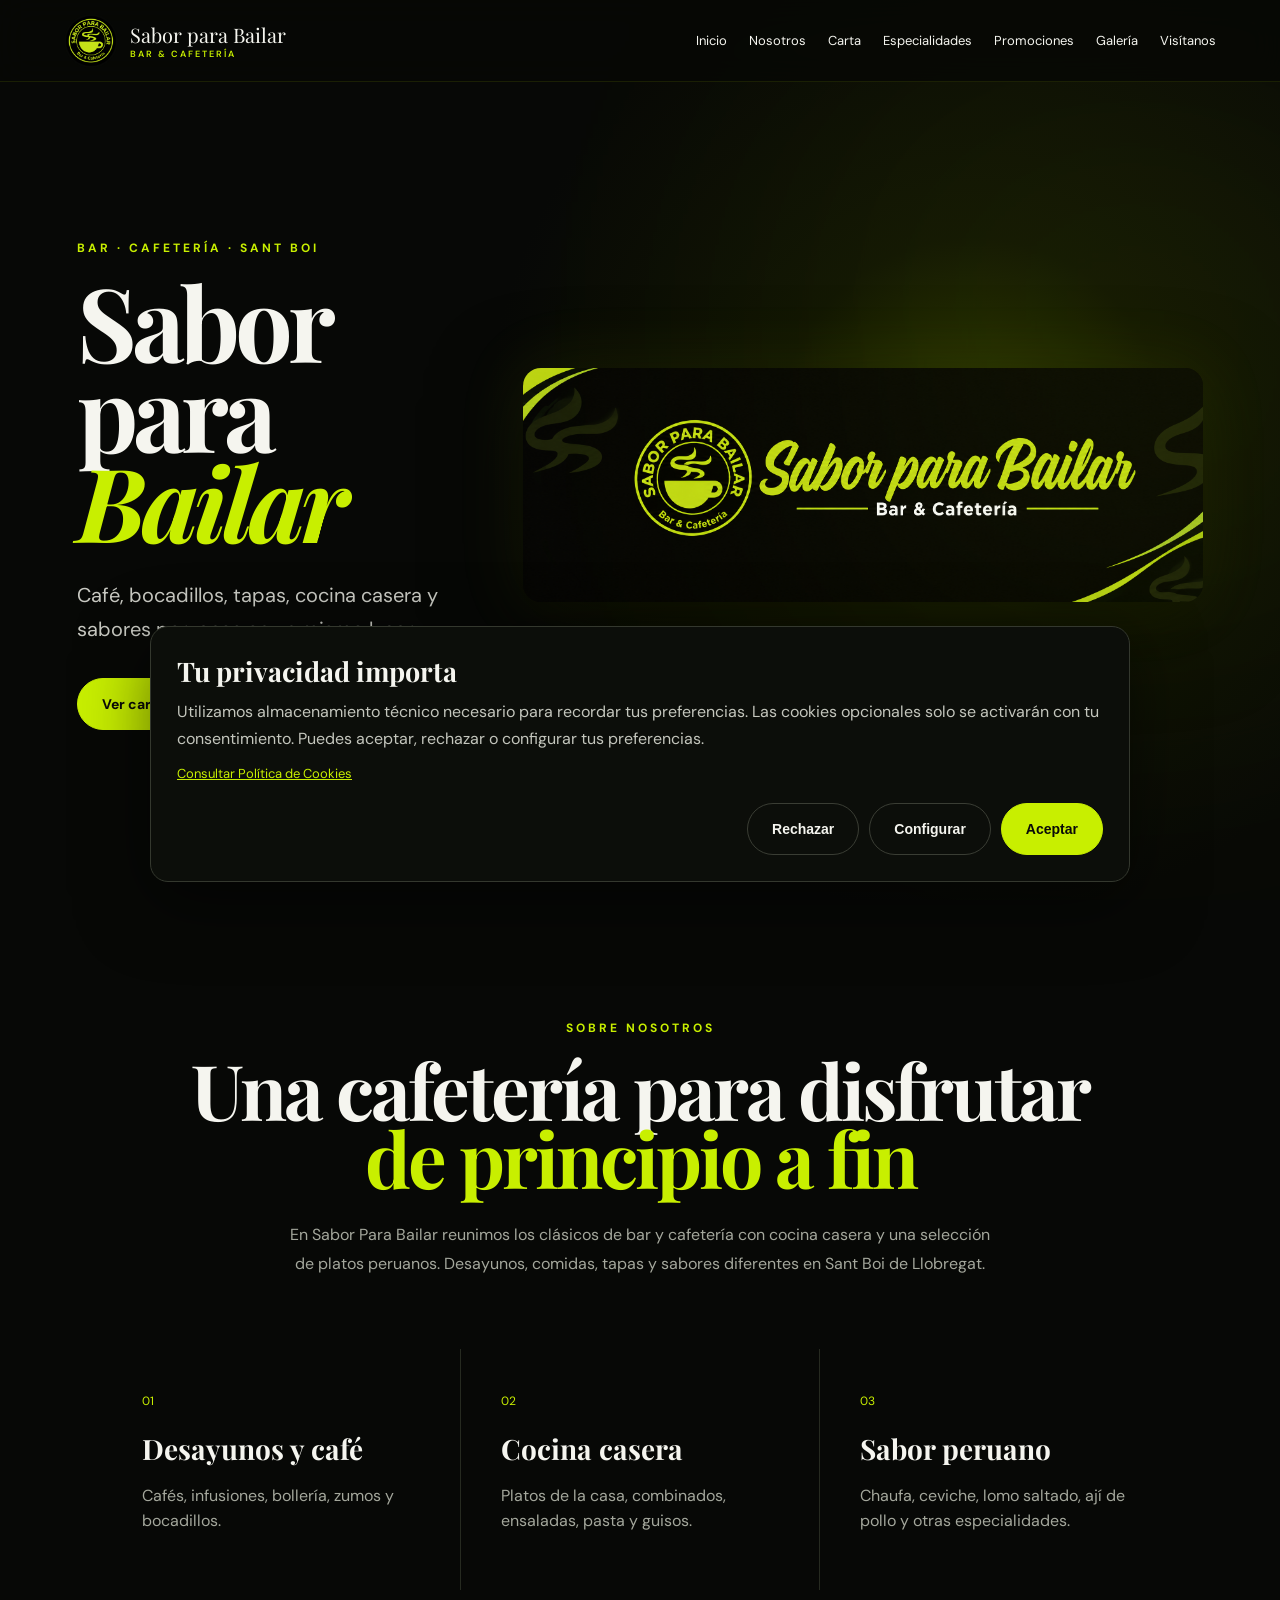
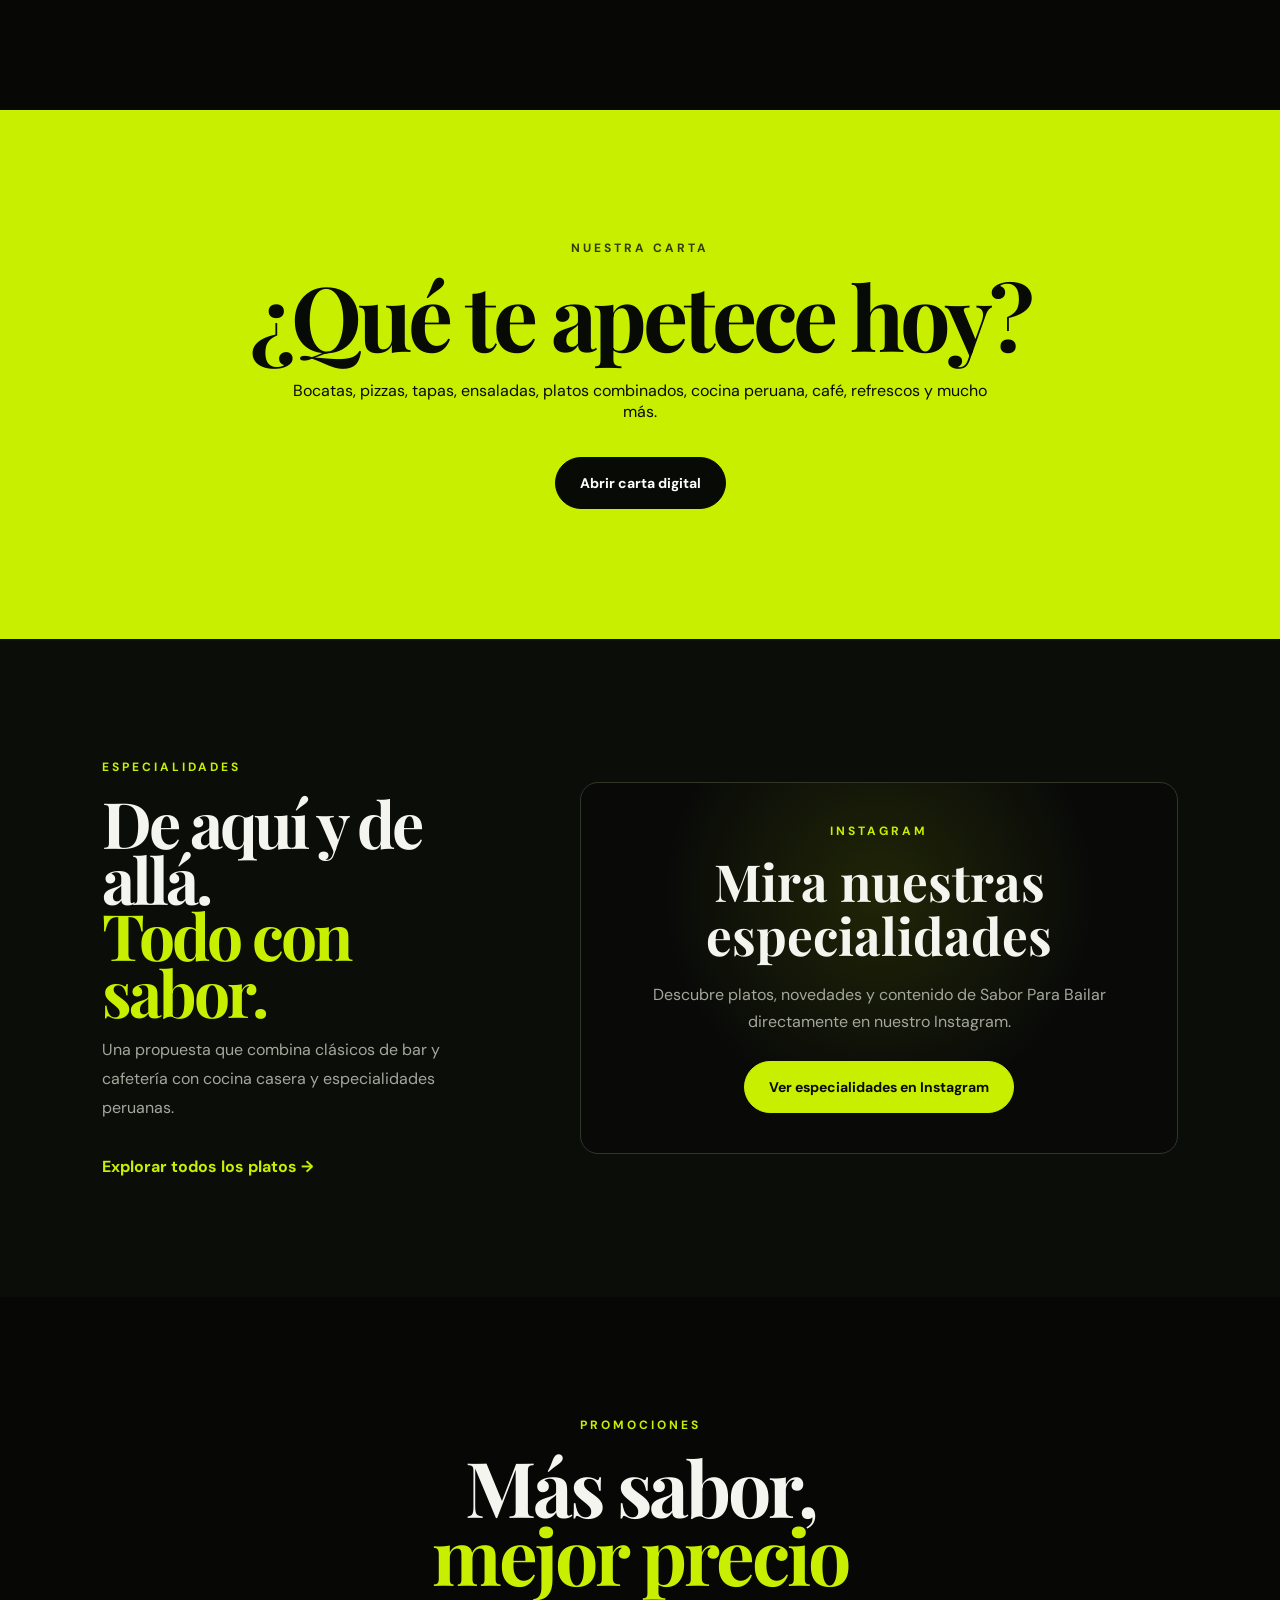
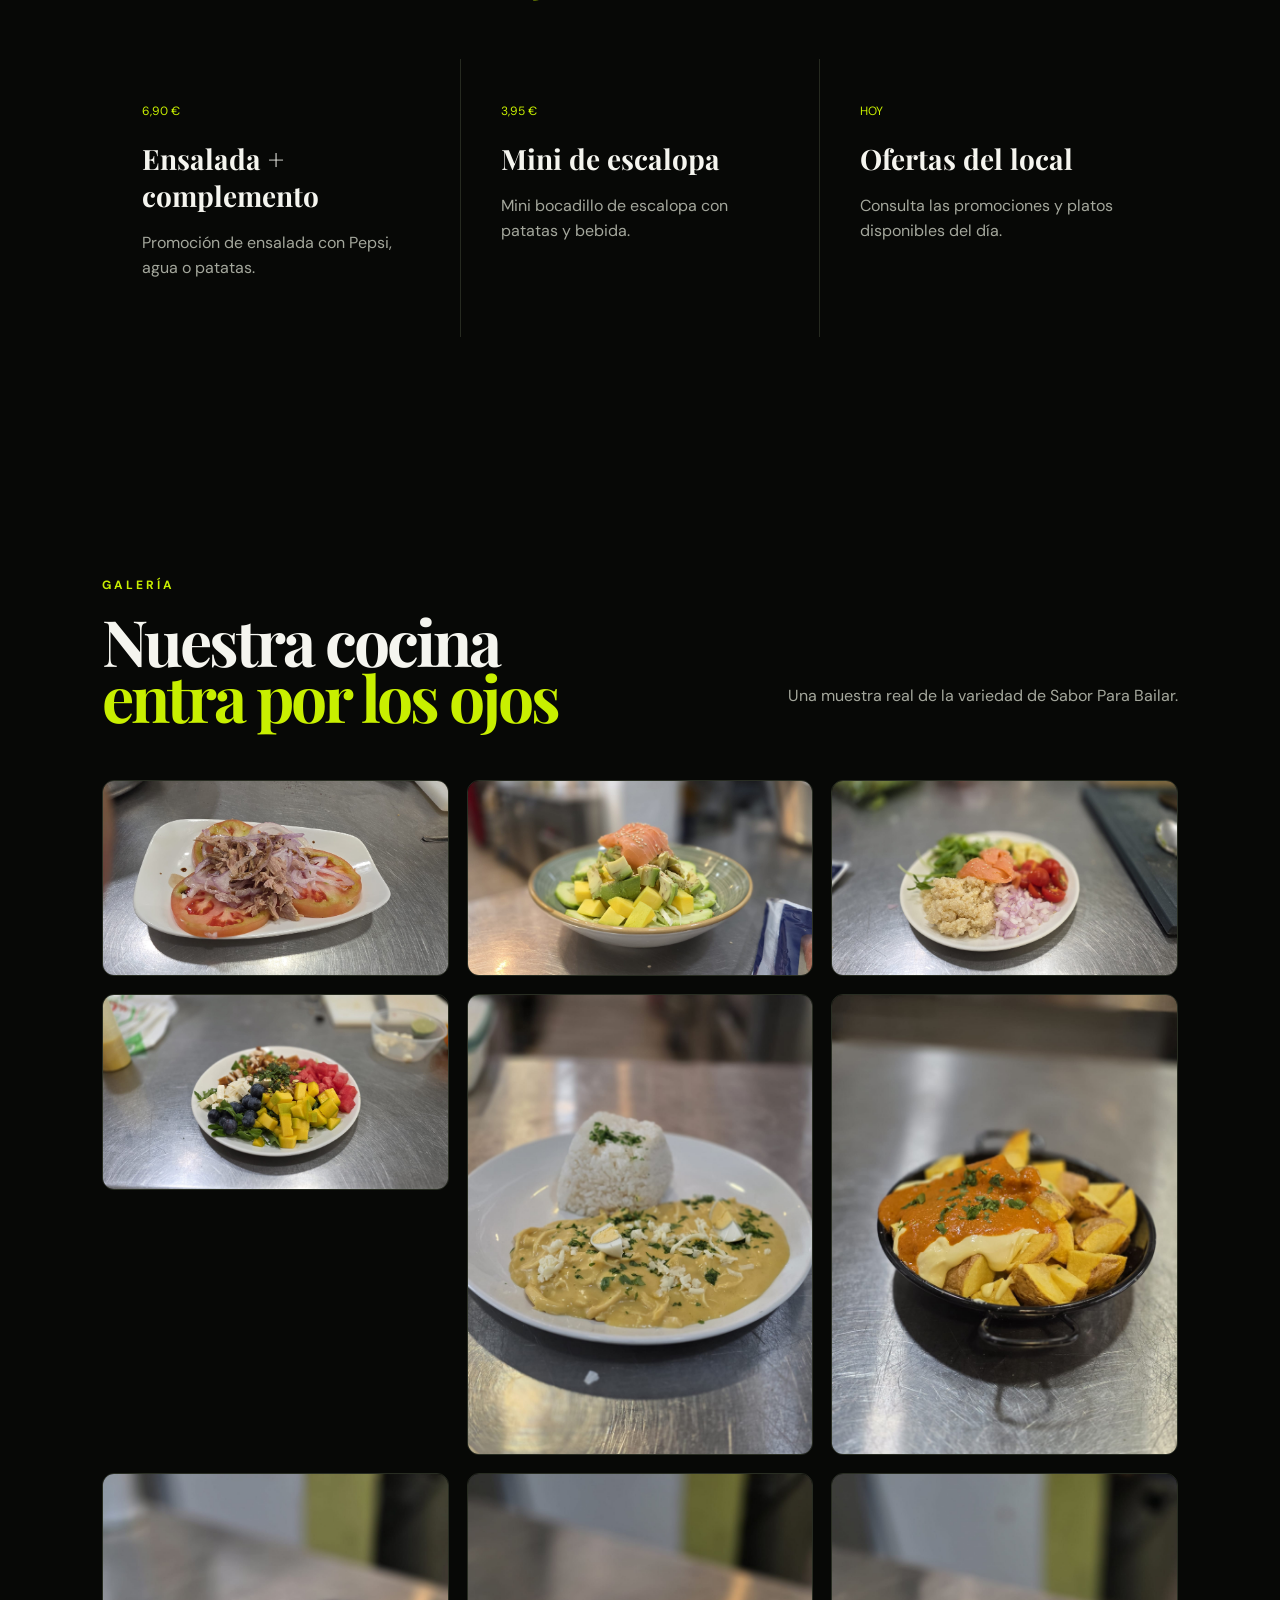
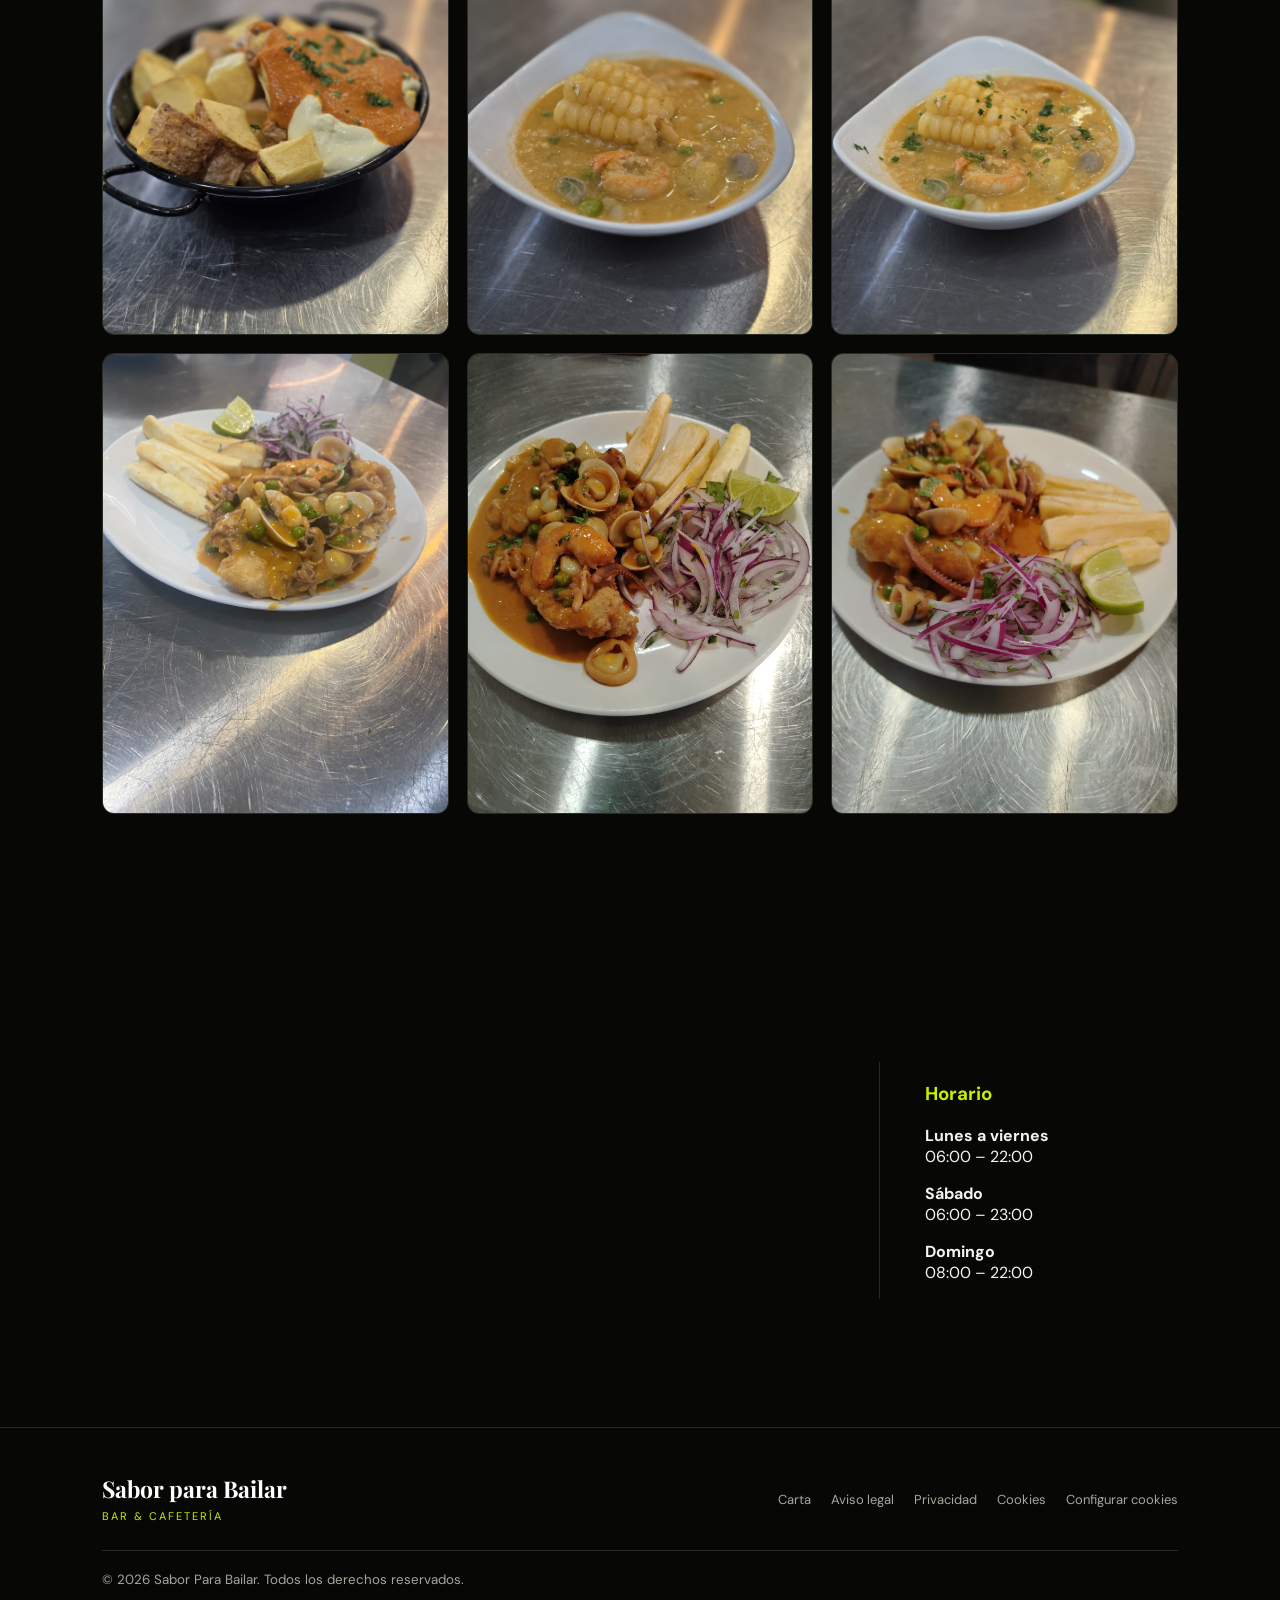
==== commit f6cad6d3: "Mostrar imágenes completas y enlazar especialidades a Instagram" ====
--- a/index.html
+++ b/index.html
@@ -1 +1 @@
-<!doctype html><html lang="es"><head><meta charset="utf-8"><meta name="viewport" content="width=device-width,initial-scale=1"><meta name="description" content="Sabor Para Bailar · Bar & Cafetería en Sant Boi de Llobregat. Cocina casera, tapas, bocadillos y especialidades peruanas."><title>Sabor Para Bailar | Bar & Cafetería</title><link rel="stylesheet" href="style.css"><link rel="stylesheet" href="image-fixes.css"></head><body><header class="nav"><a class="brand" href="#inicio"><img class="brandLogo" src="Emblema%20ne%C3%B3n%20de%20caf%C3%A9%20bar.png" alt="Logo Sabor Para Bailar"><span>Sabor para Bailar<small>Bar & Cafetería</small></span></a><button class="menuBtn" aria-label="Abrir menú">☰</button><nav><a href="#inicio">Inicio</a><a href="#nosotros">Nosotros</a><a href="#carta">Carta</a><a href="#especialidades">Especialidades</a><a href="#promociones">Promociones</a><a href="#galeria">Galería</a><a href="#visitanos">Visítanos</a></nav></header><main><section id="inicio" class="hero"><div class="glow"></div><div class="heroText reveal"><p class="eyebrow">BAR · CAFETERÍA · SANT BOI</p><h1>Sabor para <em>Bailar</em></h1><p class="lead">Café, bocadillos, tapas, cocina casera y sabores peruanos en un mismo lugar.</p><div class="actions"><a class="btn primary" href="carta.html">Ver carta completa</a><a class="btn ghost" href="#visitanos">Ven a vernos</a></div></div><div class="heroMark"><img class="heroBanner" src="Sabor%20para%20Bailar_%20Caf%C3%A9%20Ne%C3%B3n.png" alt="Sabor para Bailar Bar y Cafetería"></div></section><section id="nosotros" class="section intro reveal"><p class="eyebrow">SOBRE NOSOTROS</p><h2>Una cafetería para disfrutar<br><span>de principio a fin</span></h2><p>En Sabor Para Bailar reunimos los clásicos de bar y cafetería con cocina casera y una selección de platos peruanos. Desayunos, comidas, tapas y sabores diferentes en Sant Boi de Llobregat.</p><div class="featureGrid"><article><span>01</span><h3>Desayunos y café</h3><p>Cafés, infusiones, bollería, zumos y bocadillos.</p></article><article><span>02</span><h3>Cocina casera</h3><p>Platos de la casa, combinados, ensaladas, pasta y guisos.</p></article><article><span>03</span><h3>Sabor peruano</h3><p>Chaufa, ceviche, lomo saltado, ají de pollo y otras especialidades.</p></article></div></section><section id="carta" class="menuCta reveal"><p class="eyebrow">NUESTRA CARTA</p><h2>¿Qué te apetece hoy?</h2><p>Bocatas, pizzas, tapas, ensaladas, platos combinados, cocina peruana, café, refrescos y mucho más.</p><a class="btn primary" href="carta.html">Abrir carta digital</a></section><section id="especialidades" class="spotlight"><div class="spotText reveal"><p class="eyebrow">ESPECIALIDADES</p><h2>De aquí y de allá.<br><span>Todo con sabor.</span></h2><p>Una propuesta que combina clásicos de bar y cafetería con cocina casera y especialidades peruanas.</p><a class="textLink" href="carta.html">Explorar todos los platos →</a></div><div class="foodMosaic"><figure class="dishCard"><img src="WhatsApp%20Image%202026-10-16%20at%2011.57.28.jpeg" alt="Plato de Sabor Para Bailar" loading="lazy"><figcaption>Cocina con sabor</figcaption></figure><figure class="dishCard"><img src="WhatsApp%20Image%202026-10-16%20at%2011.57.28%20(1).jpeg" alt="Especialidad de Sabor Para Bailar" loading="lazy"><figcaption>Especialidades</figcaption></figure><figure class="dishCard"><img src="WhatsApp%20Image%202026-10-16%20at%2011.57.28%20(2).jpeg" alt="Plato casero de Sabor Para Bailar" loading="lazy"><figcaption>Cocina casera</figcaption></figure><figure class="dishCard"><img src="WhatsApp%20Image%202026-10-16%20at%2011.57.28%20(3).jpeg" alt="Plato de la casa" loading="lazy"><figcaption>Platos de la casa</figcaption></figure></div></section><section id="promociones" class="section intro reveal"><p class="eyebrow">PROMOCIONES</p><h2>Más sabor,<br><span>mejor precio</span></h2><div class="featureGrid"><article><span>6,90 €</span><h3>Ensalada + complemento</h3><p>Promoción de ensalada con Pepsi, agua o patatas.</p></article><article><span>3,95 €</span><h3>Mini de escalopa</h3><p>Mini bocadillo de escalopa con patatas y bebida.</p></article><article><span>HOY</span><h3>Ofertas del local</h3><p>Consulta las promociones y platos disponibles del día.</p></article></div></section><section id="galeria" class="section gallery"><div class="sectionHead reveal"><div><p class="eyebrow">GALERÍA</p><h2>Nuestra cocina<br><span>entra por los ojos</span></h2></div><p>Una muestra real de la variedad de Sabor Para Bailar.</p></div><div class="galleryGrid realGallery"><figure class="photo"><img src="WhatsApp%20Image%202026-10-16%20at%2011.57.28.jpeg" alt="Plato de Sabor Para Bailar" loading="lazy"></figure><figure class="photo"><img src="WhatsApp%20Image%202026-10-16%20at%2011.57.28%20(1).jpeg" alt="Plato de Sabor Para Bailar" loading="lazy"></figure><figure class="photo"><img src="WhatsApp%20Image%202026-10-16%20at%2011.57.28%20(2).jpeg" alt="Plato de Sabor Para Bailar" loading="lazy"></figure><figure class="photo"><img src="WhatsApp%20Image%202026-10-16%20at%2011.57.28%20(3).jpeg" alt="Plato de Sabor Para Bailar" loading="lazy"></figure><figure class="photo"><img src="WhatsApp%20Image%202026-10-16%20at%2011.57.28%20(4).jpeg" alt="Plato de Sabor Para Bailar" loading="lazy"></figure><figure class="photo"><img src="WhatsApp%20Image%202026-10-16%20at%2011.57.28%20(5).jpeg" alt="Plato de Sabor Para Bailar" loading="lazy"></figure><figure class="photo"><img src="WhatsApp%20Image%202026-10-16%20at%2011.57.28%20(6).jpeg" alt="Plato de Sabor Para Bailar" loading="lazy"></figure><figure class="photo"><img src="WhatsApp%20Image%202026-10-16%20at%2011.57.28%20(7).jpeg" alt="Plato de Sabor Para Bailar" loading="lazy"></figure><figure class="photo"><img src="WhatsApp%20Image%202026-10-16%20at%2011.57.28%20(8).jpeg" alt="Plato de Sabor Para Bailar" loading="lazy"></figure><figure class="photo"><img src="WhatsApp%20Image%202026-10-16%20at%2011.57.28%20(9).jpeg" alt="Plato de Sabor Para Bailar" loading="lazy"></figure><figure class="photo"><img src="WhatsApp%20Image%202026-10-16%20at%2011.57.28%20(10).jpeg" alt="Plato de Sabor Para Bailar" loading="lazy"></figure><figure class="photo"><img src="WhatsApp%20Image%202026-10-16%20at%2011.57.28%20(11).jpeg" alt="Plato de Sabor Para Bailar" loading="lazy"></figure></div></section><section id="visitanos" class="section contact"><div class="contactMain reveal"><p class="eyebrow">VISÍTANOS / CONTACTO</p><h2>Sabor Para Bailar</h2><p>Calle Alberedes 2-4, local 108<br>08830 Sant Boi de Llobregat</p><div class="contactBtns"><a class="btn primary" href="tel:+34934984294">934 98 42 94</a><a class="btn ghost" href="https://www.google.com/maps/search/?api=1&amp;query=Calle%20Alberedes%202-4%2C%20local%20108%2C%2008830%20Sant%20Boi%20de%20Llobregat" target="_blank" rel="noopener">Cómo llegar</a><a class="btn ghost" href="https://www.instagram.com/saborparabailar0092024/" target="_blank" rel="noopener">Instagram</a></div></div><div class="hours"><h3>Horario</h3><p><b>Lunes a viernes</b><br>06:00 – 22:00</p><p><b>Sábado</b><br>06:00 – 23:00</p><p><b>Domingo</b><br>08:00 – 22:00</p></div></section></main><footer><div><b>Sabor para Bailar</b><span>Bar & Cafetería</span></div><div class="footLinks"><a href="carta.html">Carta</a><a href="legal.html#aviso">Aviso legal</a><a href="legal.html#privacidad">Privacidad</a><a href="legal.html#cookies">Cookies</a><button type="button" class="cookie-link" onclick="window.openCookieSettings&&window.openCookieSettings()">Configurar cookies</button></div><small>© 2026 Sabor Para Bailar. Todos los derechos reservados.</small></footer><div id="cookieBanner" class="cookie-banner" role="dialog" aria-label="Preferencias de cookies" aria-live="polite"><div class="cookie-box"><h3>Tu privacidad importa</h3><p>Utilizamos almacenamiento técnico necesario para recordar tus preferencias. Las cookies opcionales solo se activarán con tu consentimiento. Puedes aceptar, rechazar o configurar tus preferencias.</p><a href="legal.html#cookies">Consultar Política de Cookies</a><div class="cookie-actions"><button type="button" data-cookie="reject" class="btn ghost">Rechazar</button><button type="button" data-cookie="settings" class="btn ghost">Configurar</button><button type="button" data-cookie="accept" class="btn primary">Aceptar</button></div></div></div><div id="cookieSettings" class="cookie-modal" hidden><div class="cookie-box"><h3>Configurar cookies</h3><label class="cookie-option"><span><b>Necesarias</b><small>Imprescindibles para guardar tus preferencias.</small></span><input type="checkbox" checked disabled></label><label class="cookie-option"><span><b>Opcionales</b><small>Analítica u otros servicios no esenciales, si se incorporan.</small></span><input id="optionalCookies" type="checkbox"></label><div class="cookie-actions"><button type="button" data-cookie="close" class="btn ghost">Cancelar</button><button type="button" data-cookie="save" class="btn primary">Guardar preferencias</button></div></div></div><script src="script.js"></script></body></html>+<!doctype html><html lang="es"><head><meta charset="utf-8"><meta name="viewport" content="width=device-width,initial-scale=1"><meta name="description" content="Sabor Para Bailar · Bar & Cafetería en Sant Boi de Llobregat. Cocina casera, tapas, bocadillos y especialidades peruanas."><title>Sabor Para Bailar | Bar & Cafetería</title><link rel="stylesheet" href="style.css"><link rel="stylesheet" href="image-fixes.css"></head><body><header class="nav"><a class="brand" href="#inicio"><img class="brandLogo" src="Emblema%20ne%C3%B3n%20de%20caf%C3%A9%20bar.png" alt="Logo Sabor Para Bailar"><span>Sabor para Bailar<small>Bar & Cafetería</small></span></a><button class="menuBtn" aria-label="Abrir menú">☰</button><nav><a href="#inicio">Inicio</a><a href="#nosotros">Nosotros</a><a href="#carta">Carta</a><a href="#especialidades">Especialidades</a><a href="#promociones">Promociones</a><a href="#galeria">Galería</a><a href="#visitanos">Visítanos</a></nav></header><main><section id="inicio" class="hero"><div class="glow"></div><div class="heroText reveal"><p class="eyebrow">BAR · CAFETERÍA · SANT BOI</p><h1>Sabor para <em>Bailar</em></h1><p class="lead">Café, bocadillos, tapas, cocina casera y sabores peruanos en un mismo lugar.</p><div class="actions"><a class="btn primary" href="carta.html">Ver carta completa</a><a class="btn ghost" href="#visitanos">Ven a vernos</a></div></div><div class="heroMark"><img class="heroBanner" src="Sabor%20para%20Bailar_%20Caf%C3%A9%20Ne%C3%B3n.png" alt="Sabor para Bailar Bar y Cafetería"></div></section><section id="nosotros" class="section intro reveal"><p class="eyebrow">SOBRE NOSOTROS</p><h2>Una cafetería para disfrutar<br><span>de principio a fin</span></h2><p>En Sabor Para Bailar reunimos los clásicos de bar y cafetería con cocina casera y una selección de platos peruanos. Desayunos, comidas, tapas y sabores diferentes en Sant Boi de Llobregat.</p><div class="featureGrid"><article><span>01</span><h3>Desayunos y café</h3><p>Cafés, infusiones, bollería, zumos y bocadillos.</p></article><article><span>02</span><h3>Cocina casera</h3><p>Platos de la casa, combinados, ensaladas, pasta y guisos.</p></article><article><span>03</span><h3>Sabor peruano</h3><p>Chaufa, ceviche, lomo saltado, ají de pollo y otras especialidades.</p></article></div></section><section id="carta" class="menuCta reveal"><p class="eyebrow">NUESTRA CARTA</p><h2>¿Qué te apetece hoy?</h2><p>Bocatas, pizzas, tapas, ensaladas, platos combinados, cocina peruana, café, refrescos y mucho más.</p><a class="btn primary" href="carta.html">Abrir carta digital</a></section><section id="especialidades" class="spotlight"><div class="spotText reveal"><p class="eyebrow">ESPECIALIDADES</p><h2>De aquí y de allá.<br><span>Todo con sabor.</span></h2><p>Una propuesta que combina clásicos de bar y cafetería con cocina casera y especialidades peruanas.</p><a class="textLink" href="carta.html">Explorar todos los platos →</a></div><div class="instagramSpecialties reveal"><div class="instagramBox"><span class="instagramLabel">INSTAGRAM</span><h3>Mira nuestras especialidades</h3><p>Descubre platos, novedades y contenido de Sabor Para Bailar directamente en nuestro Instagram.</p><a class="btn primary" href="https://www.instagram.com/saborparabailar0092024/" target="_blank" rel="noopener noreferrer">Ver especialidades en Instagram</a></div></div></section><section id="promociones" class="section intro reveal"><p class="eyebrow">PROMOCIONES</p><h2>Más sabor,<br><span>mejor precio</span></h2><div class="featureGrid"><article><span>6,90 €</span><h3>Ensalada + complemento</h3><p>Promoción de ensalada con Pepsi, agua o patatas.</p></article><article><span>3,95 €</span><h3>Mini de escalopa</h3><p>Mini bocadillo de escalopa con patatas y bebida.</p></article><article><span>HOY</span><h3>Ofertas del local</h3><p>Consulta las promociones y platos disponibles del día.</p></article></div></section><section id="galeria" class="section gallery"><div class="sectionHead reveal"><div><p class="eyebrow">GALERÍA</p><h2>Nuestra cocina<br><span>entra por los ojos</span></h2></div><p>Una muestra real de la variedad de Sabor Para Bailar.</p></div><div class="galleryGrid realGallery"><figure class="photo"><img src="WhatsApp%20Image%202026-10-16%20at%2011.57.28.jpeg" alt="Plato de Sabor Para Bailar" loading="lazy"></figure><figure class="photo"><img src="WhatsApp%20Image%202026-10-16%20at%2011.57.28%20(1).jpeg" alt="Plato de Sabor Para Bailar" loading="lazy"></figure><figure class="photo"><img src="WhatsApp%20Image%202026-10-16%20at%2011.57.28%20(2).jpeg" alt="Plato de Sabor Para Bailar" loading="lazy"></figure><figure class="photo"><img src="WhatsApp%20Image%202026-10-16%20at%2011.57.28%20(3).jpeg" alt="Plato de Sabor Para Bailar" loading="lazy"></figure><figure class="photo"><img src="WhatsApp%20Image%202026-10-16%20at%2011.57.28%20(4).jpeg" alt="Plato de Sabor Para Bailar" loading="lazy"></figure><figure class="photo"><img src="WhatsApp%20Image%202026-10-16%20at%2011.57.28%20(5).jpeg" alt="Plato de Sabor Para Bailar" loading="lazy"></figure><figure class="photo"><img src="WhatsApp%20Image%202026-10-16%20at%2011.57.28%20(6).jpeg" alt="Plato de Sabor Para Bailar" loading="lazy"></figure><figure class="photo"><img src="WhatsApp%20Image%202026-10-16%20at%2011.57.28%20(7).jpeg" alt="Plato de Sabor Para Bailar" loading="lazy"></figure><figure class="photo"><img src="WhatsApp%20Image%202026-10-16%20at%2011.57.28%20(8).jpeg" alt="Plato de Sabor Para Bailar" loading="lazy"></figure><figure class="photo"><img src="WhatsApp%20Image%202026-10-16%20at%2011.57.28%20(9).jpeg" alt="Plato de Sabor Para Bailar" loading="lazy"></figure><figure class="photo"><img src="WhatsApp%20Image%202026-10-16%20at%2011.57.28%20(10).jpeg" alt="Plato de Sabor Para Bailar" loading="lazy"></figure><figure class="photo"><img src="WhatsApp%20Image%202026-10-16%20at%2011.57.28%20(11).jpeg" alt="Plato de Sabor Para Bailar" loading="lazy"></figure></div></section><section id="visitanos" class="section contact"><div class="contactMain reveal"><p class="eyebrow">VISÍTANOS / CONTACTO</p><h2>Sabor Para Bailar</h2><p>Calle Alberedes 2-4, local 108<br>08830 Sant Boi de Llobregat</p><div class="contactBtns"><a class="btn primary" href="tel:+34934984294">934 98 42 94</a><a class="btn ghost" href="https://www.google.com/maps/search/?api=1&amp;query=Calle%20Alberedes%202-4%2C%20local%20108%2C%2008830%20Sant%20Boi%20de%20Llobregat" target="_blank" rel="noopener">Cómo llegar</a><a class="btn ghost" href="https://www.instagram.com/saborparabailar0092024/" target="_blank" rel="noopener">Instagram</a></div></div><div class="hours"><h3>Horario</h3><p><b>Lunes a viernes</b><br>06:00 – 22:00</p><p><b>Sábado</b><br>06:00 – 23:00</p><p><b>Domingo</b><br>08:00 – 22:00</p></div></section></main><footer><div><b>Sabor para Bailar</b><span>Bar & Cafetería</span></div><div class="footLinks"><a href="carta.html">Carta</a><a href="legal.html#aviso">Aviso legal</a><a href="legal.html#privacidad">Privacidad</a><a href="legal.html#cookies">Cookies</a><button type="button" class="cookie-link" onclick="window.openCookieSettings&&window.openCookieSettings()">Configurar cookies</button></div><small>© 2026 Sabor Para Bailar. Todos los derechos reservados.</small></footer><div id="cookieBanner" class="cookie-banner" role="dialog" aria-label="Preferencias de cookies" aria-live="polite"><div class="cookie-box"><h3>Tu privacidad importa</h3><p>Utilizamos almacenamiento técnico necesario para recordar tus preferencias. Las cookies opcionales solo se activarán con tu consentimiento. Puedes aceptar, rechazar o configurar tus preferencias.</p><a href="legal.html#cookies">Consultar Política de Cookies</a><div class="cookie-actions"><button type="button" data-cookie="reject" class="btn ghost">Rechazar</button><button type="button" data-cookie="settings" class="btn ghost">Configurar</button><button type="button" data-cookie="accept" class="btn primary">Aceptar</button></div></div></div><div id="cookieSettings" class="cookie-modal" hidden><div class="cookie-box"><h3>Configurar cookies</h3><label class="cookie-option"><span><b>Necesarias</b><small>Imprescindibles para guardar tus preferencias.</small></span><input type="checkbox" checked disabled></label><label class="cookie-option"><span><b>Opcionales</b><small>Analítica u otros servicios no esenciales, si se incorporan.</small></span><input id="optionalCookies" type="checkbox"></label><div class="cookie-actions"><button type="button" data-cookie="close" class="btn ghost">Cancelar</button><button type="button" data-cookie="save" class="btn primary">Guardar preferencias</button></div></div></div><script src="script.js"></script></body></html>
--- a/image-fixes.css
+++ b/image-fixes.css
@@ -1 +1 @@
-.brandLogo{object-fit:contain;background:#070806;padding:2px}.hero{grid-template-columns:minmax(0,1fr) minmax(420px,680px)}.heroMark{width:100%;min-width:0}.heroBanner{width:100%;max-width:680px;max-height:460px;object-fit:contain;background:#070806;border:0;border-radius:18px}.foodMosaic{align-items:start}.dishCard{aspect-ratio:4/3;background:#090a08}.dishCard img{object-fit:contain;background:#090a08}.galleryGrid{grid-template-columns:repeat(3,minmax(0,1fr));grid-auto-rows:auto;align-items:start}.realGallery .photo:nth-child(n){grid-column:auto;grid-row:auto}.photo{aspect-ratio:4/3;background:#090a08}.photo img{object-fit:contain;background:#090a08}.photo:hover img{transform:scale(1.015)}@media(max-width:1050px){.hero{grid-template-columns:1fr 1fr;gap:28px}.hero h1{font-size:clamp(54px,7vw,82px)}}@media(max-width:800px){.brand span{font-size:16px}.hero{grid-template-columns:1fr;padding-top:92px}.heroMark{grid-row:1}.heroBanner{width:min(100%,560px);max-height:300px;margin:auto}.foodMosaic{grid-template-columns:1fr 1fr}.dishCard{aspect-ratio:4/3}.galleryGrid{grid-template-columns:1fr 1fr;grid-auto-rows:auto}.realGallery .photo:nth-child(n){grid-column:auto;grid-row:auto;height:auto}.photo{aspect-ratio:4/3}}@media(max-width:520px){.brand span{display:none}.brandLogo{width:48px;height:48px}.heroBanner{max-height:230px}.foodMosaic,.galleryGrid{grid-template-columns:1fr}.dishCard,.photo{aspect-ratio:auto}.dishCard img,.photo img{height:auto;max-height:none;object-fit:contain}.dishCard figcaption{background:linear-gradient(transparent,rgba(0,0,0,.8));left:0;right:0;bottom:0;padding:35px 15px 14px}.hero h1{font-size:52px}}+.brandLogo{object-fit:contain;background:#070806;padding:2px}.hero{grid-template-columns:minmax(0,1fr) minmax(420px,680px)}.heroMark{width:100%;min-width:0}.heroBanner{width:100%;max-width:680px;height:auto;object-fit:contain;background:#070806;border:0;border-radius:18px}.galleryGrid{display:grid;grid-template-columns:repeat(3,minmax(0,1fr));grid-auto-rows:auto;gap:18px;align-items:start}.realGallery .photo:nth-child(n){grid-column:auto;grid-row:auto;height:auto}.photo{width:100%;height:auto;aspect-ratio:auto;overflow:hidden;background:#090a08;border-radius:12px;display:flex;align-items:center;justify-content:center}.photo img{display:block;width:100%;height:auto;max-width:100%;object-fit:contain;background:#090a08;transition:transform .35s}.photo:hover img{transform:scale(1.01)}.instagramSpecialties{display:flex;align-items:center;justify-content:center;min-height:360px;padding:40px;border:1px solid #303728;border-radius:18px;background:radial-gradient(circle at 50% 30%,rgba(200,239,0,.12),transparent 55%),#090a08;text-align:center}.instagramSpecialties .instagramBox{max-width:470px}.instagramSpecialties .instagramLabel{display:block;color:#c8ef00;font-size:12px;font-weight:700;letter-spacing:3px;margin-bottom:16px}.instagramSpecialties h3{font-family:'Playfair Display',serif;font-size:clamp(34px,4vw,54px);line-height:1.05;margin:0 0 18px}.instagramSpecialties p{color:#a4a79c;line-height:1.7;margin:0 0 26px}@media(max-width:1050px){.hero{grid-template-columns:1fr 1fr;gap:28px}.hero h1{font-size:clamp(54px,7vw,82px)}}@media(max-width:800px){.brand span{font-size:16px}.hero{grid-template-columns:1fr;padding-top:92px}.heroMark{grid-row:1}.heroBanner{width:min(100%,560px);margin:auto}.galleryGrid{grid-template-columns:1fr 1fr}.instagramSpecialties{min-height:300px}.spotlight{grid-template-columns:1fr}}@media(max-width:520px){.brand span{display:none}.brandLogo{width:48px;height:48px}.heroBanner{width:100%;height:auto;max-height:none}.galleryGrid{grid-template-columns:1fr}.photo,.photo img{width:100%;height:auto;max-height:none;object-fit:contain}.hero h1{font-size:52px}.instagramSpecialties{min-height:260px;padding:28px 20px}}
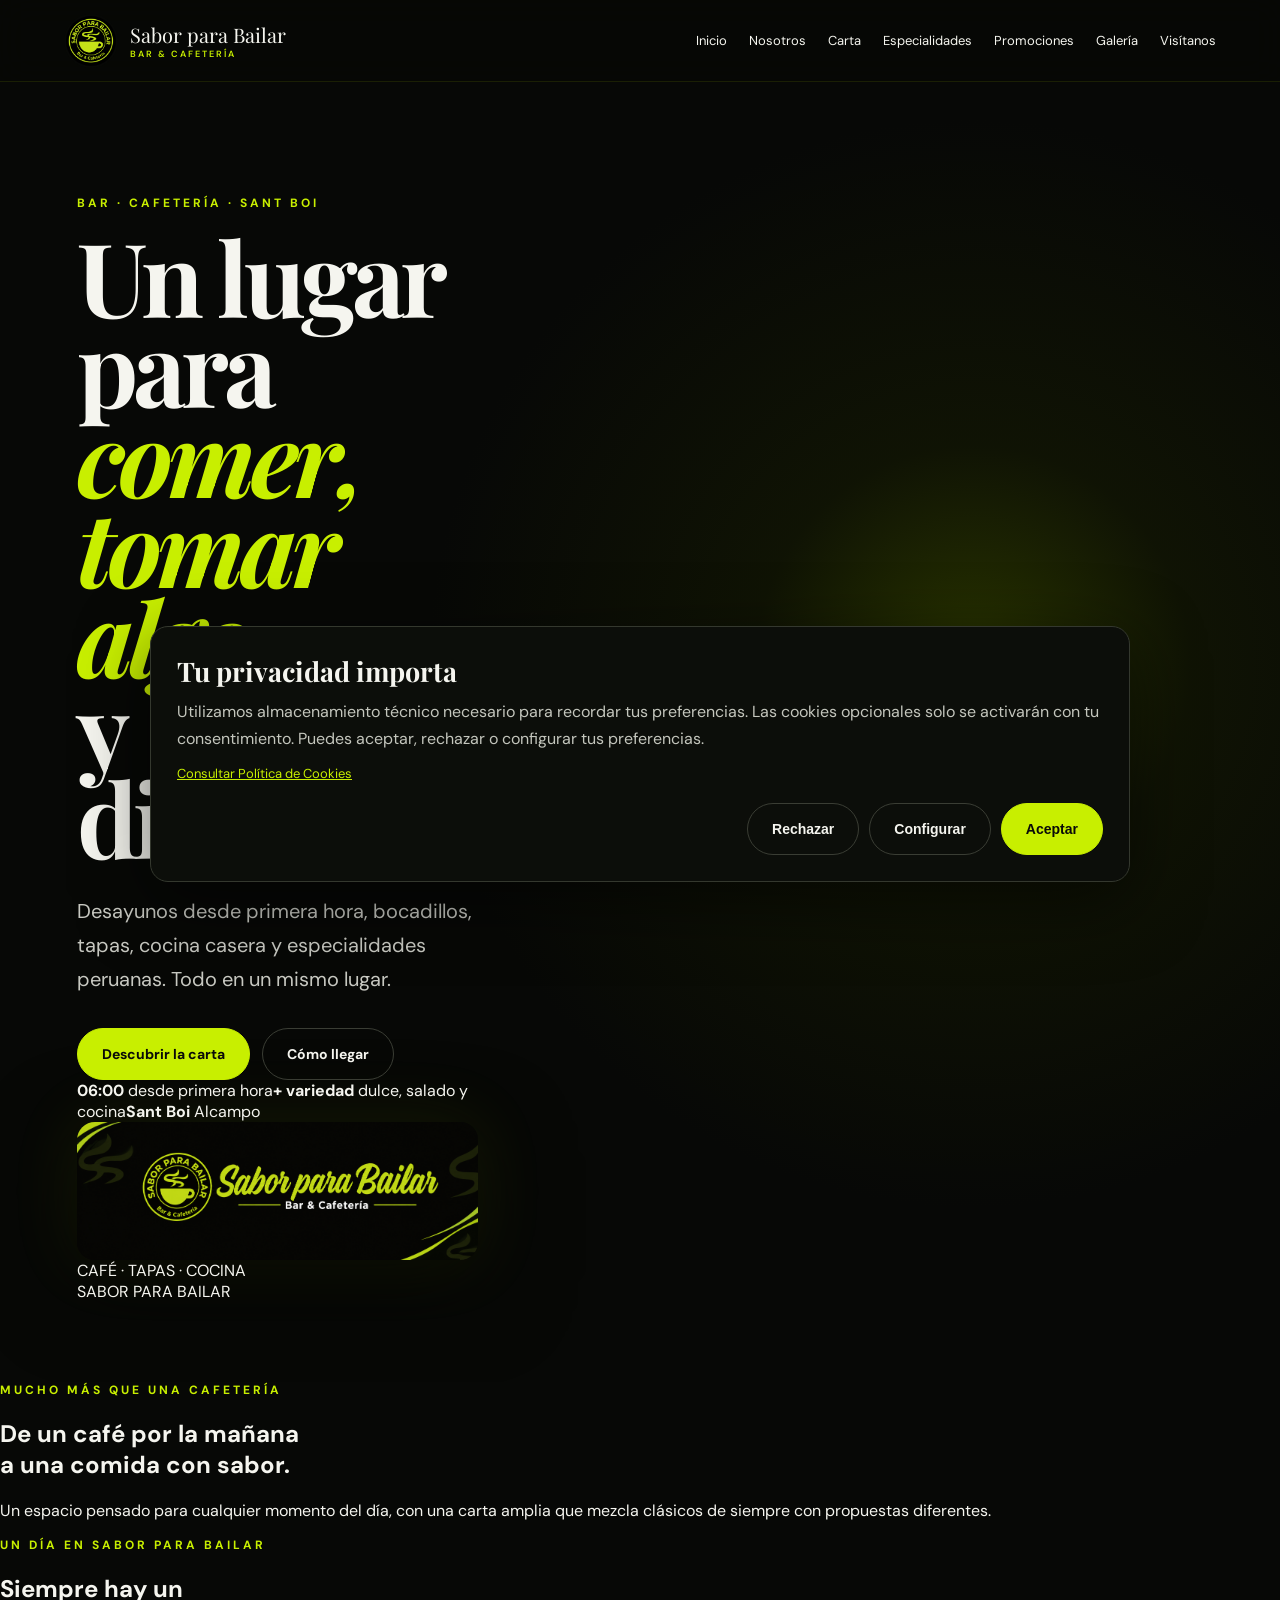
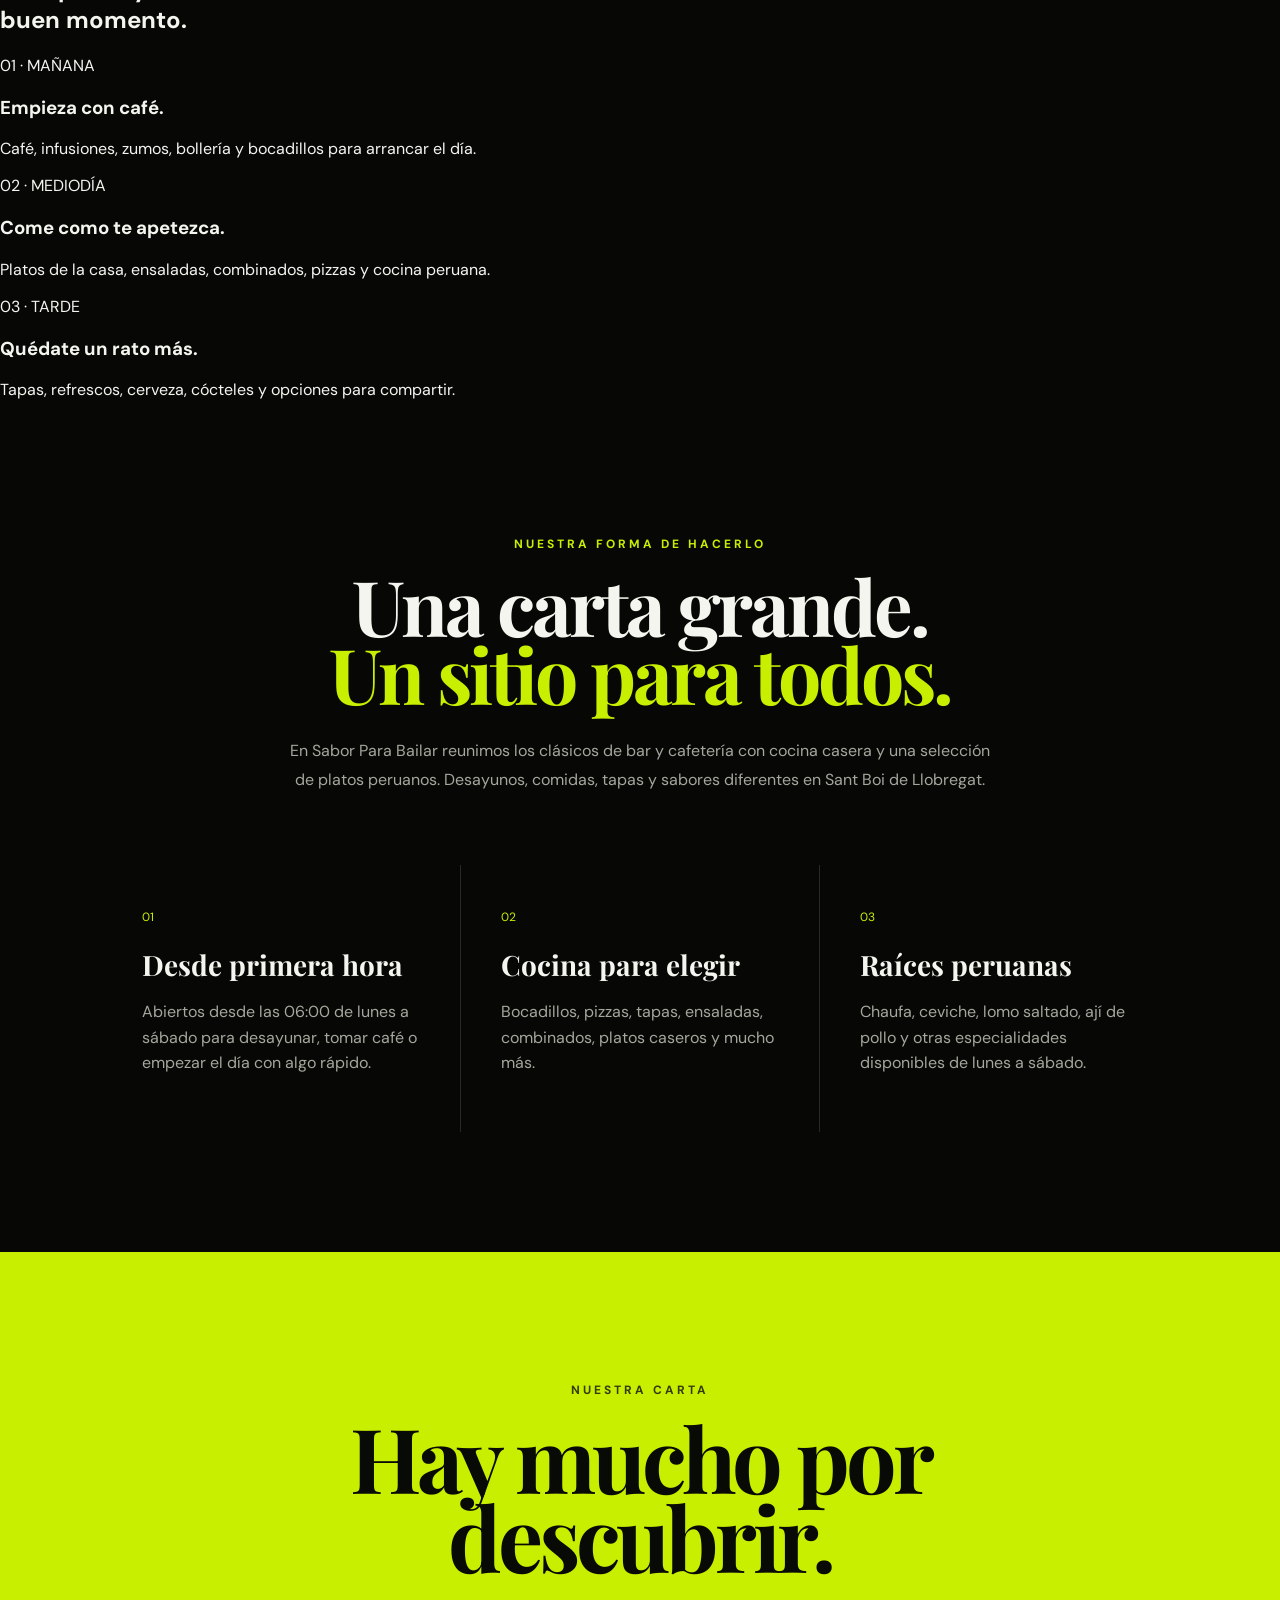
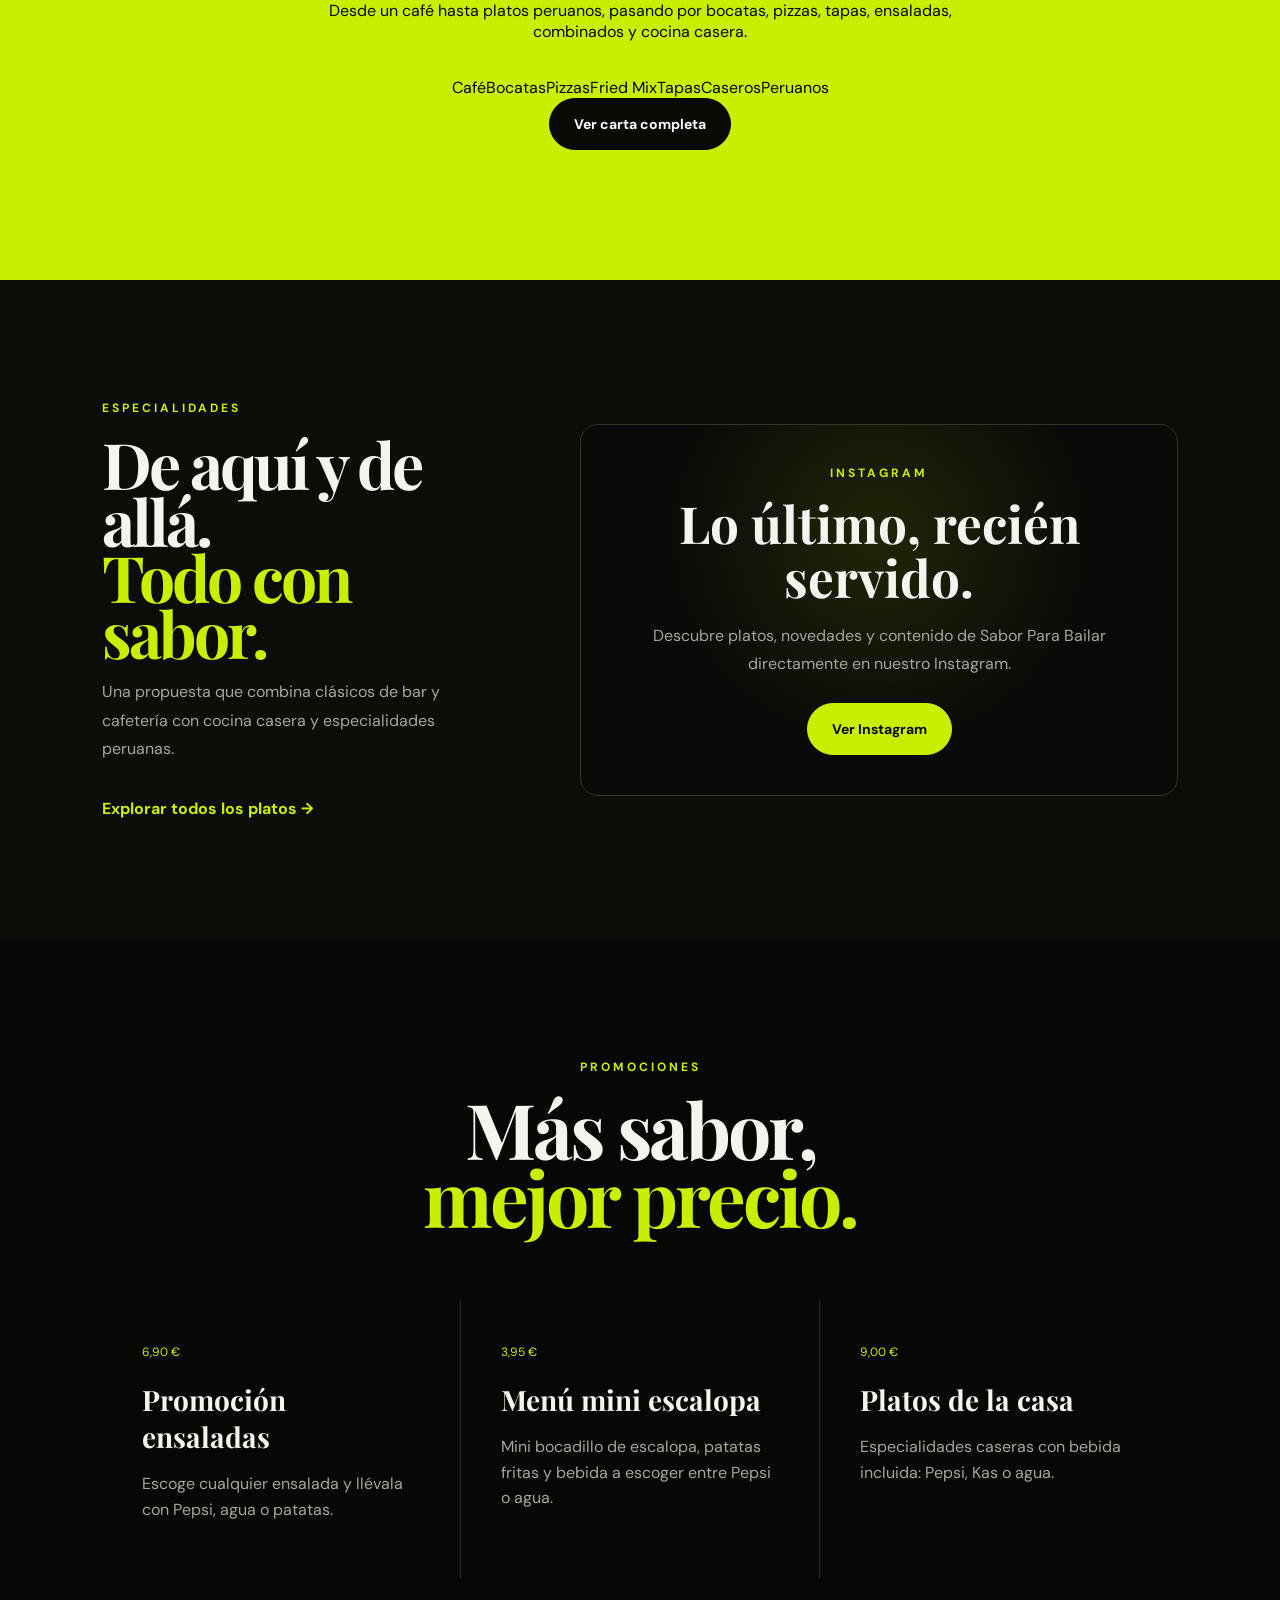
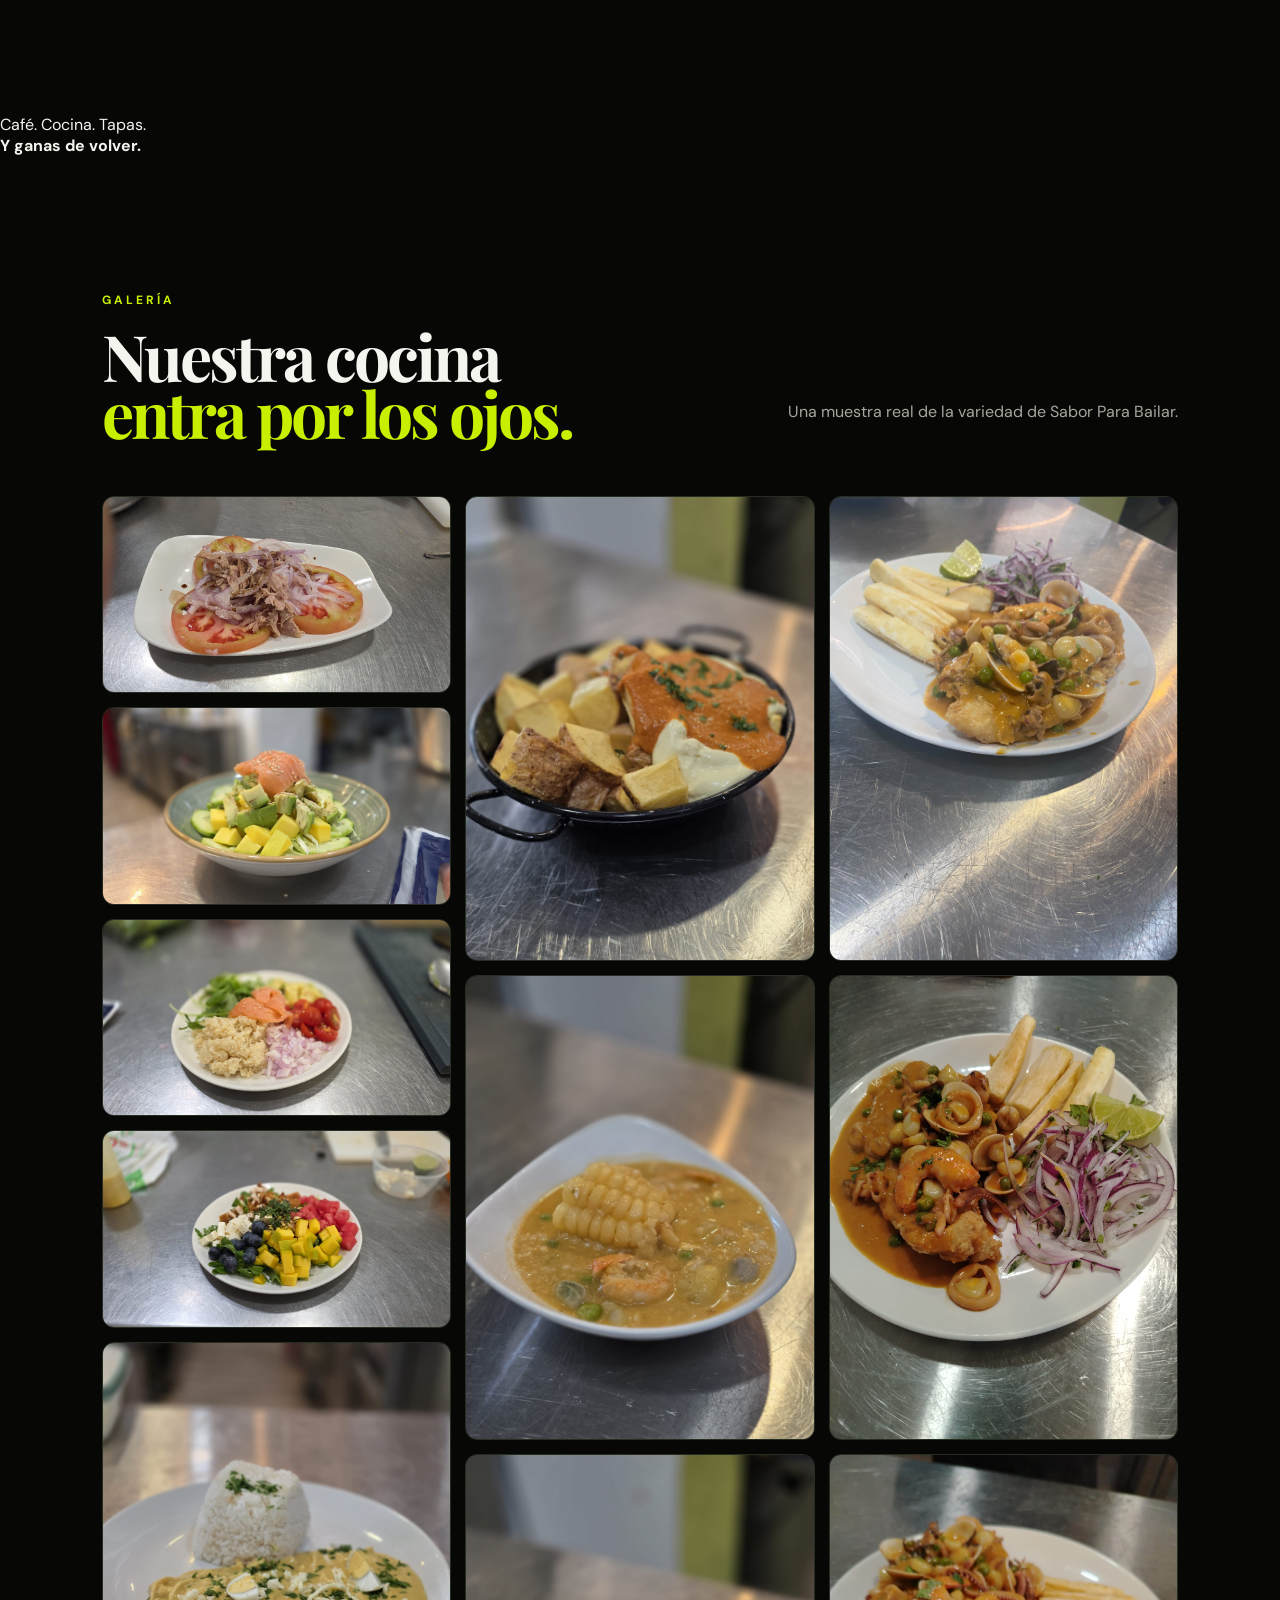
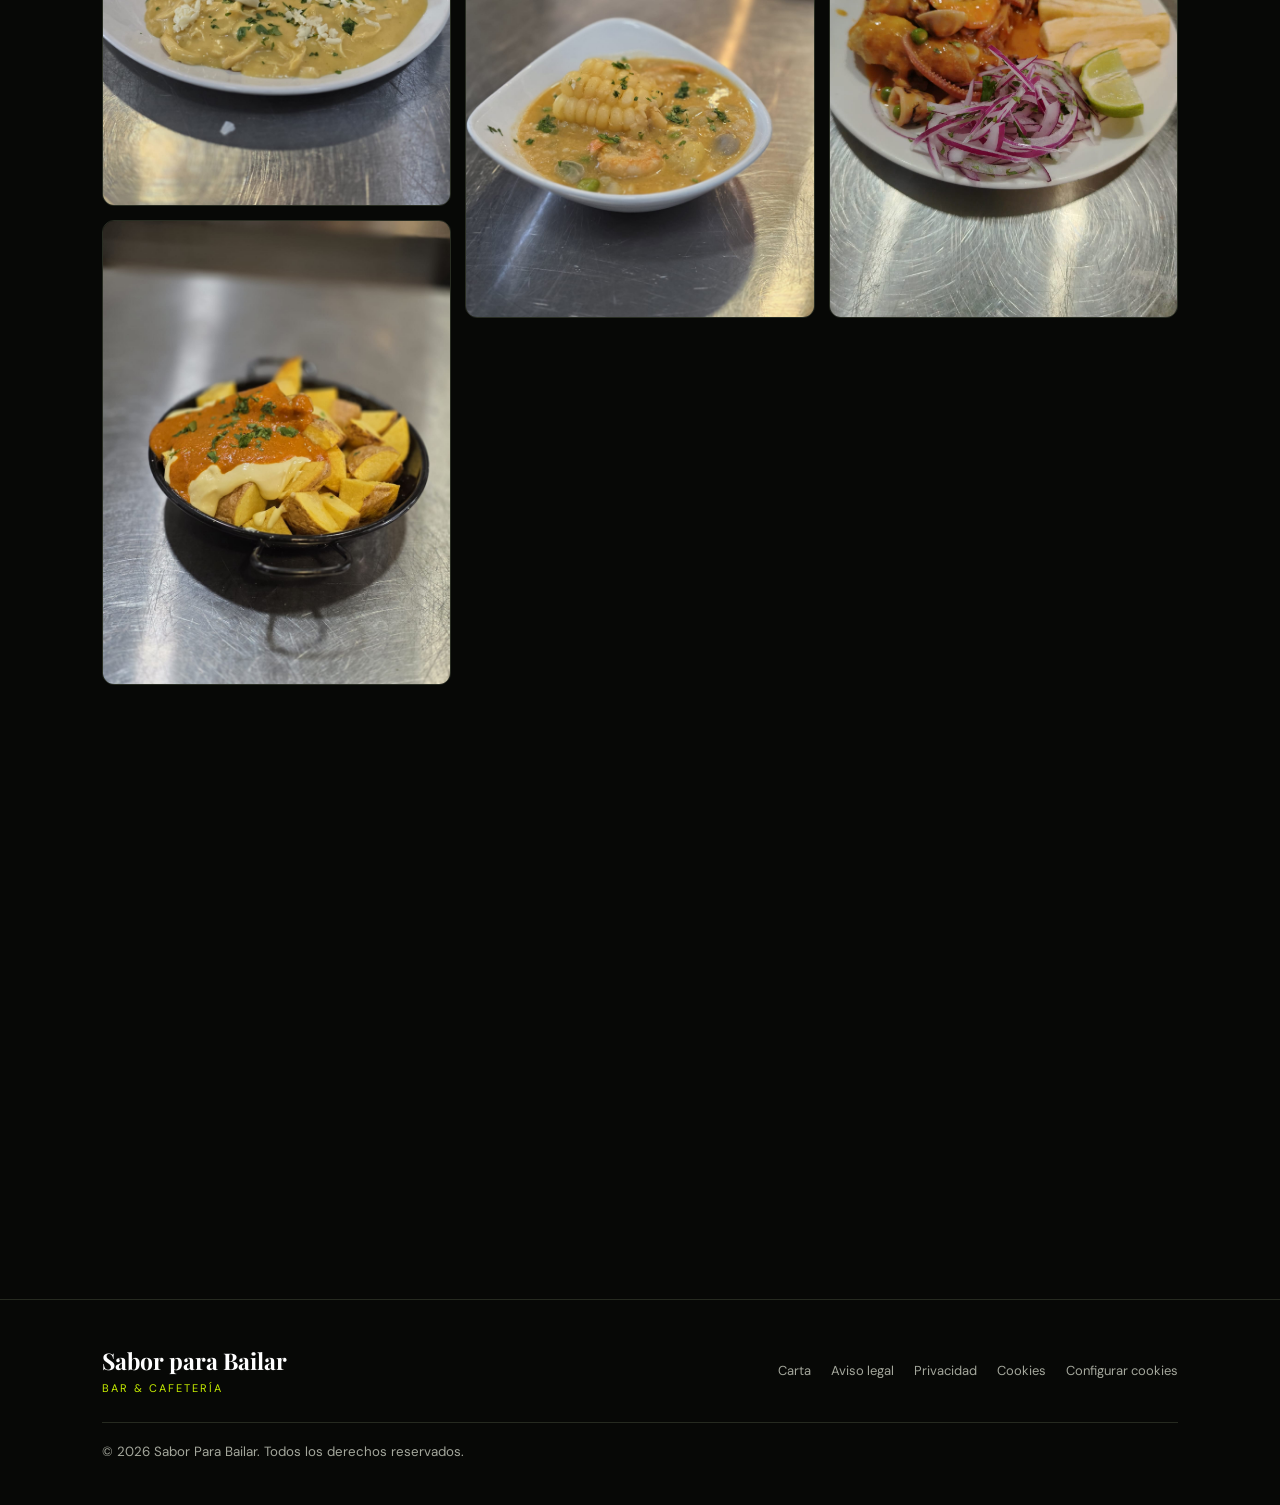
==== commit 50a4315b: "Rediseñar portada con experiencia visual y secciones inmersivas" ====
--- a/index.html
+++ b/index.html
@@ -1 +1 @@
-<!doctype html><html lang="es"><head><meta charset="utf-8"><meta name="viewport" content="width=device-width,initial-scale=1"><meta name="description" content="Sabor Para Bailar · Bar & Cafetería en Sant Boi de Llobregat. Cocina casera, tapas, bocadillos y especialidades peruanas."><title>Sabor Para Bailar | Bar & Cafetería</title><link rel="stylesheet" href="style.css"><link rel="stylesheet" href="image-fixes.css"></head><body><header class="nav"><a class="brand" href="#inicio"><img class="brandLogo" src="Emblema%20ne%C3%B3n%20de%20caf%C3%A9%20bar.png" alt="Logo Sabor Para Bailar"><span>Sabor para Bailar<small>Bar & Cafetería</small></span></a><button class="menuBtn" aria-label="Abrir menú">☰</button><nav><a href="#inicio">Inicio</a><a href="#nosotros">Nosotros</a><a href="#carta">Carta</a><a href="#especialidades">Especialidades</a><a href="#promociones">Promociones</a><a href="#galeria">Galería</a><a href="#visitanos">Visítanos</a></nav></header><main><section id="inicio" class="hero"><div class="glow"></div><div class="heroText reveal"><p class="eyebrow">BAR · CAFETERÍA · SANT BOI</p><h1>Sabor para <em>Bailar</em></h1><p class="lead">Café, bocadillos, tapas, cocina casera y sabores peruanos en un mismo lugar.</p><div class="actions"><a class="btn primary" href="carta.html">Ver carta completa</a><a class="btn ghost" href="#visitanos">Ven a vernos</a></div></div><div class="heroMark"><img class="heroBanner" src="Sabor%20para%20Bailar_%20Caf%C3%A9%20Ne%C3%B3n.png" alt="Sabor para Bailar Bar y Cafetería"></div></section><section id="nosotros" class="section intro reveal"><p class="eyebrow">SOBRE NOSOTROS</p><h2>Una cafetería para disfrutar<br><span>de principio a fin</span></h2><p>En Sabor Para Bailar reunimos los clásicos de bar y cafetería con cocina casera y una selección de platos peruanos. Desayunos, comidas, tapas y sabores diferentes en Sant Boi de Llobregat.</p><div class="featureGrid"><article><span>01</span><h3>Desayunos y café</h3><p>Cafés, infusiones, bollería, zumos y bocadillos.</p></article><article><span>02</span><h3>Cocina casera</h3><p>Platos de la casa, combinados, ensaladas, pasta y guisos.</p></article><article><span>03</span><h3>Sabor peruano</h3><p>Chaufa, ceviche, lomo saltado, ají de pollo y otras especialidades.</p></article></div></section><section id="carta" class="menuCta reveal"><p class="eyebrow">NUESTRA CARTA</p><h2>¿Qué te apetece hoy?</h2><p>Bocatas, pizzas, tapas, ensaladas, platos combinados, cocina peruana, café, refrescos y mucho más.</p><a class="btn primary" href="carta.html">Abrir carta digital</a></section><section id="especialidades" class="spotlight"><div class="spotText reveal"><p class="eyebrow">ESPECIALIDADES</p><h2>De aquí y de allá.<br><span>Todo con sabor.</span></h2><p>Una propuesta que combina clásicos de bar y cafetería con cocina casera y especialidades peruanas.</p><a class="textLink" href="carta.html">Explorar todos los platos →</a></div><div class="instagramSpecialties reveal"><div class="instagramBox"><span class="instagramLabel">INSTAGRAM</span><h3>Mira nuestras especialidades</h3><p>Descubre platos, novedades y contenido de Sabor Para Bailar directamente en nuestro Instagram.</p><a class="btn primary" href="https://www.instagram.com/saborparabailar0092024/" target="_blank" rel="noopener noreferrer">Ver especialidades en Instagram</a></div></div></section><section id="promociones" class="section intro reveal"><p class="eyebrow">PROMOCIONES</p><h2>Más sabor,<br><span>mejor precio</span></h2><div class="featureGrid"><article><span>6,90 €</span><h3>Ensalada + complemento</h3><p>Promoción de ensalada con Pepsi, agua o patatas.</p></article><article><span>3,95 €</span><h3>Mini de escalopa</h3><p>Mini bocadillo de escalopa con patatas y bebida.</p></article><article><span>HOY</span><h3>Ofertas del local</h3><p>Consulta las promociones y platos disponibles del día.</p></article></div></section><section id="galeria" class="section gallery"><div class="sectionHead reveal"><div><p class="eyebrow">GALERÍA</p><h2>Nuestra cocina<br><span>entra por los ojos</span></h2></div><p>Una muestra real de la variedad de Sabor Para Bailar.</p></div><div class="galleryGrid realGallery"><figure class="photo"><img src="WhatsApp%20Image%202026-10-16%20at%2011.57.28.jpeg" alt="Plato de Sabor Para Bailar" loading="lazy"></figure><figure class="photo"><img src="WhatsApp%20Image%202026-10-16%20at%2011.57.28%20(1).jpeg" alt="Plato de Sabor Para Bailar" loading="lazy"></figure><figure class="photo"><img src="WhatsApp%20Image%202026-10-16%20at%2011.57.28%20(2).jpeg" alt="Plato de Sabor Para Bailar" loading="lazy"></figure><figure class="photo"><img src="WhatsApp%20Image%202026-10-16%20at%2011.57.28%20(3).jpeg" alt="Plato de Sabor Para Bailar" loading="lazy"></figure><figure class="photo"><img src="WhatsApp%20Image%202026-10-16%20at%2011.57.28%20(4).jpeg" alt="Plato de Sabor Para Bailar" loading="lazy"></figure><figure class="photo"><img src="WhatsApp%20Image%202026-10-16%20at%2011.57.28%20(5).jpeg" alt="Plato de Sabor Para Bailar" loading="lazy"></figure><figure class="photo"><img src="WhatsApp%20Image%202026-10-16%20at%2011.57.28%20(6).jpeg" alt="Plato de Sabor Para Bailar" loading="lazy"></figure><figure class="photo"><img src="WhatsApp%20Image%202026-10-16%20at%2011.57.28%20(7).jpeg" alt="Plato de Sabor Para Bailar" loading="lazy"></figure><figure class="photo"><img src="WhatsApp%20Image%202026-10-16%20at%2011.57.28%20(8).jpeg" alt="Plato de Sabor Para Bailar" loading="lazy"></figure><figure class="photo"><img src="WhatsApp%20Image%202026-10-16%20at%2011.57.28%20(9).jpeg" alt="Plato de Sabor Para Bailar" loading="lazy"></figure><figure class="photo"><img src="WhatsApp%20Image%202026-10-16%20at%2011.57.28%20(10).jpeg" alt="Plato de Sabor Para Bailar" loading="lazy"></figure><figure class="photo"><img src="WhatsApp%20Image%202026-10-16%20at%2011.57.28%20(11).jpeg" alt="Plato de Sabor Para Bailar" loading="lazy"></figure></div></section><section id="visitanos" class="section contact"><div class="contactMain reveal"><p class="eyebrow">VISÍTANOS / CONTACTO</p><h2>Sabor Para Bailar</h2><p>Calle Alberedes 2-4, local 108<br>08830 Sant Boi de Llobregat</p><div class="contactBtns"><a class="btn primary" href="tel:+34934984294">934 98 42 94</a><a class="btn ghost" href="https://www.google.com/maps/search/?api=1&amp;query=Calle%20Alberedes%202-4%2C%20local%20108%2C%2008830%20Sant%20Boi%20de%20Llobregat" target="_blank" rel="noopener">Cómo llegar</a><a class="btn ghost" href="https://www.instagram.com/saborparabailar0092024/" target="_blank" rel="noopener">Instagram</a></div></div><div class="hours"><h3>Horario</h3><p><b>Lunes a viernes</b><br>06:00 – 22:00</p><p><b>Sábado</b><br>06:00 – 23:00</p><p><b>Domingo</b><br>08:00 – 22:00</p></div></section></main><footer><div><b>Sabor para Bailar</b><span>Bar & Cafetería</span></div><div class="footLinks"><a href="carta.html">Carta</a><a href="legal.html#aviso">Aviso legal</a><a href="legal.html#privacidad">Privacidad</a><a href="legal.html#cookies">Cookies</a><button type="button" class="cookie-link" onclick="window.openCookieSettings&&window.openCookieSettings()">Configurar cookies</button></div><small>© 2026 Sabor Para Bailar. Todos los derechos reservados.</small></footer><div id="cookieBanner" class="cookie-banner" role="dialog" aria-label="Preferencias de cookies" aria-live="polite"><div class="cookie-box"><h3>Tu privacidad importa</h3><p>Utilizamos almacenamiento técnico necesario para recordar tus preferencias. Las cookies opcionales solo se activarán con tu consentimiento. Puedes aceptar, rechazar o configurar tus preferencias.</p><a href="legal.html#cookies">Consultar Política de Cookies</a><div class="cookie-actions"><button type="button" data-cookie="reject" class="btn ghost">Rechazar</button><button type="button" data-cookie="settings" class="btn ghost">Configurar</button><button type="button" data-cookie="accept" class="btn primary">Aceptar</button></div></div></div><div id="cookieSettings" class="cookie-modal" hidden><div class="cookie-box"><h3>Configurar cookies</h3><label class="cookie-option"><span><b>Necesarias</b><small>Imprescindibles para guardar tus preferencias.</small></span><input type="checkbox" checked disabled></label><label class="cookie-option"><span><b>Opcionales</b><small>Analítica u otros servicios no esenciales, si se incorporan.</small></span><input id="optionalCookies" type="checkbox"></label><div class="cookie-actions"><button type="button" data-cookie="close" class="btn ghost">Cancelar</button><button type="button" data-cookie="save" class="btn primary">Guardar preferencias</button></div></div></div><script src="script.js"></script></body></html>+<!doctype html><html lang="es"><head><meta charset="utf-8"><meta name="viewport" content="width=device-width,initial-scale=1"><meta name="description" content="Sabor Para Bailar · Bar & Cafetería en Sant Boi de Llobregat. Cocina casera, tapas, bocadillos y especialidades peruanas."><title>Sabor Para Bailar | Bar & Cafetería</title><link rel="stylesheet" href="style.css"><link rel="stylesheet" href="image-fixes.css"></head><body><header class="nav"><a class="brand" href="#inicio"><img class="brandLogo" src="Emblema%20ne%C3%B3n%20de%20caf%C3%A9%20bar.png" alt="Logo Sabor Para Bailar"><span>Sabor para Bailar<small>Bar & Cafetería</small></span></a><button class="menuBtn" aria-label="Abrir menú">☰</button><nav><a href="#inicio">Inicio</a><a href="#nosotros">Nosotros</a><a href="#carta">Carta</a><a href="#especialidades">Especialidades</a><a href="#promociones">Promociones</a><a href="#galeria">Galería</a><a href="#visitanos">Visítanos</a></nav></header><main><section id="inicio" class="hero heroPremium"><div class="heroAura auraOne"></div><div class="heroAura auraTwo"></div><div class="heroContent"><div class="heroText reveal"><p class="eyebrow">BAR · CAFETERÍA · SANT BOI</p><h1>Un lugar para<br><em>comer, tomar algo</em><br>y disfrutar.</h1><p class="lead">Desayunos desde primera hora, bocadillos, tapas, cocina casera y especialidades peruanas. Todo en un mismo lugar.</p><div class="actions"><a class="btn primary" href="carta.html">Descubrir la carta</a><a class="btn ghost" href="#visitanos">Cómo llegar</a></div><div class="heroMeta"><span><b>06:00</b> desde primera hora</span><span><b>+ variedad</b> dulce, salado y cocina</span><span><b>Sant Boi</b> Alcampo</span></div></div><div class="heroVisual reveal"><div class="heroDevice"><img class="heroBanner" src="Sabor%20para%20Bailar_%20Caf%C3%A9%20Ne%C3%B3n.png" alt="Sabor para Bailar Bar y Cafetería"></div><div class="floatingTag tagOne">CAFÉ · TAPAS · COCINA</div><div class="floatingTag tagTwo">SABOR PARA BAILAR</div></div></div><a class="scrollCue" href="#experiencia"><span></span>Descubre más</a></section><section id="experiencia" class="statement"><p class="eyebrow reveal">MUCHO MÁS QUE UNA CAFETERÍA</p><h2 class="reveal">De un café por la mañana<br>a una comida con <span>sabor.</span></h2><p class="statementText reveal">Un espacio pensado para cualquier momento del día, con una carta amplia que mezcla clásicos de siempre con propuestas diferentes.</p></section><section class="storyRail"><div class="storySticky"><p class="eyebrow">UN DÍA EN SABOR PARA BAILAR</p><h2>Siempre hay un<br><span>buen momento.</span></h2></div><div class="storyCards"><article class="storyCard reveal"><span>01 · MAÑANA</span><h3>Empieza con café.</h3><p>Café, infusiones, zumos, bollería y bocadillos para arrancar el día.</p></article><article class="storyCard reveal"><span>02 · MEDIODÍA</span><h3>Come como te apetezca.</h3><p>Platos de la casa, ensaladas, combinados, pizzas y cocina peruana.</p></article><article class="storyCard reveal"><span>03 · TARDE</span><h3>Quédate un rato más.</h3><p>Tapas, refrescos, cerveza, cócteles y opciones para compartir.</p></article></div></section><section id="nosotros" class="section intro reveal"><p class="eyebrow">NUESTRA FORMA DE HACERLO</p><h2>Una carta grande.<br><span>Un sitio para todos.</span></h2><p>En Sabor Para Bailar reunimos los clásicos de bar y cafetería con cocina casera y una selección de platos peruanos. Desayunos, comidas, tapas y sabores diferentes en Sant Boi de Llobregat.</p><div class="featureGrid premiumGrid"><article><span>01</span><h3>Desde primera hora</h3><p>Abiertos desde las 06:00 de lunes a sábado para desayunar, tomar café o empezar el día con algo rápido.</p></article><article><span>02</span><h3>Cocina para elegir</h3><p>Bocadillos, pizzas, tapas, ensaladas, combinados, platos caseros y mucho más.</p></article><article><span>03</span><h3>Raíces peruanas</h3><p>Chaufa, ceviche, lomo saltado, ají de pollo y otras especialidades disponibles de lunes a sábado.</p></article></div></section><section id="carta" class="menuCta menuCtaPremium"><div class="menuGlow"></div><p class="eyebrow reveal">NUESTRA CARTA</p><h2 class="reveal">Hay mucho por<br>descubrir.</h2><p class="reveal">Desde un café hasta platos peruanos, pasando por bocatas, pizzas, tapas, ensaladas, combinados y cocina casera.</p><div class="menuPills reveal"><span>Café</span><span>Bocatas</span><span>Pizzas</span><span>Fried Mix</span><span>Tapas</span><span>Caseros</span><span>Peruanos</span></div><a class="btn primary reveal" href="carta.html">Ver carta completa</a></section><section id="especialidades" class="spotlight"><div class="spotText reveal"><p class="eyebrow">ESPECIALIDADES</p><h2>De aquí y de allá.<br><span>Todo con sabor.</span></h2><p>Una propuesta que combina clásicos de bar y cafetería con cocina casera y especialidades peruanas.</p><a class="textLink" href="carta.html">Explorar todos los platos →</a></div><div class="instagramSpecialties reveal"><div class="instagramBox"><span class="instagramLabel">INSTAGRAM</span><h3>Lo último, recién servido.</h3><p>Descubre platos, novedades y contenido de Sabor Para Bailar directamente en nuestro Instagram.</p><a class="btn primary" href="https://www.instagram.com/saborparabailar0092024/" target="_blank" rel="noopener noreferrer">Ver Instagram</a></div></div></section><section id="promociones" class="section intro reveal"><p class="eyebrow">PROMOCIONES</p><h2>Más sabor,<br><span>mejor precio.</span></h2><div class="featureGrid offerGrid"><article><span>6,90 €</span><h3>Promoción ensaladas</h3><p>Escoge cualquier ensalada y llévala con Pepsi, agua o patatas.</p></article><article><span>3,95 €</span><h3>Menú mini escalopa</h3><p>Mini bocadillo de escalopa, patatas fritas y bebida a escoger entre Pepsi o agua.</p></article><article><span>9,00 €</span><h3>Platos de la casa</h3><p>Especialidades caseras con bebida incluida: Pepsi, Kas o agua.</p></article></div></section><section class="bigQuote"><p class="reveal">Café. Cocina. Tapas.<br><strong>Y ganas de volver.</strong></p></section><section id="galeria" class="section gallery"><div class="sectionHead reveal"><div><p class="eyebrow">GALERÍA</p><h2>Nuestra cocina<br><span>entra por los ojos.</span></h2></div><p>Una muestra real de la variedad de Sabor Para Bailar.</p></div><div class="galleryGrid realGallery"><figure class="photo"><img src="WhatsApp%20Image%202026-10-16%20at%2011.57.28.jpeg" alt="Plato de Sabor Para Bailar" loading="lazy"></figure><figure class="photo"><img src="WhatsApp%20Image%202026-10-16%20at%2011.57.28%20(1).jpeg" alt="Plato de Sabor Para Bailar" loading="lazy"></figure><figure class="photo"><img src="WhatsApp%20Image%202026-10-16%20at%2011.57.28%20(2).jpeg" alt="Plato de Sabor Para Bailar" loading="lazy"></figure><figure class="photo"><img src="WhatsApp%20Image%202026-10-16%20at%2011.57.28%20(3).jpeg" alt="Plato de Sabor Para Bailar" loading="lazy"></figure><figure class="photo"><img src="WhatsApp%20Image%202026-10-16%20at%2011.57.28%20(4).jpeg" alt="Plato de Sabor Para Bailar" loading="lazy"></figure><figure class="photo"><img src="WhatsApp%20Image%202026-10-16%20at%2011.57.28%20(5).jpeg" alt="Plato de Sabor Para Bailar" loading="lazy"></figure><figure class="photo"><img src="WhatsApp%20Image%202026-10-16%20at%2011.57.28%20(6).jpeg" alt="Plato de Sabor Para Bailar" loading="lazy"></figure><figure class="photo"><img src="WhatsApp%20Image%202026-10-16%20at%2011.57.28%20(7).jpeg" alt="Plato de Sabor Para Bailar" loading="lazy"></figure><figure class="photo"><img src="WhatsApp%20Image%202026-10-16%20at%2011.57.28%20(8).jpeg" alt="Plato de Sabor Para Bailar" loading="lazy"></figure><figure class="photo"><img src="WhatsApp%20Image%202026-10-16%20at%2011.57.28%20(9).jpeg" alt="Plato de Sabor Para Bailar" loading="lazy"></figure><figure class="photo"><img src="WhatsApp%20Image%202026-10-16%20at%2011.57.28%20(10).jpeg" alt="Plato de Sabor Para Bailar" loading="lazy"></figure><figure class="photo"><img src="WhatsApp%20Image%202026-10-16%20at%2011.57.28%20(11).jpeg" alt="Plato de Sabor Para Bailar" loading="lazy"></figure></div></section><section id="visitanos" class="section contact"><div class="contactMain reveal"><p class="eyebrow">VEN A VERNOS</p><h2>Tu próxima parada.</h2><p>Calle Alberedes 2-4, local 108<br>08830 Sant Boi de Llobregat</p><div class="contactBtns"><a class="btn primary" href="tel:+34934984294">934 98 42 94</a><a class="btn ghost" href="https://www.google.com/maps/search/?api=1&amp;query=Calle%20Alberedes%202-4%2C%20local%20108%2C%2008830%20Sant%20Boi%20de%20Llobregat" target="_blank" rel="noopener">Cómo llegar</a><a class="btn ghost" href="https://www.instagram.com/saborparabailar0092024/" target="_blank" rel="noopener">Instagram</a></div></div><div class="hours reveal"><h3>Horario</h3><p><b>Lunes a viernes</b><br>06:00 – 22:00</p><p><b>Sábado</b><br>06:00 – 23:00</p><p><b>Domingo</b><br>08:00 – 22:00</p></div></section></main><footer><div><b>Sabor para Bailar</b><span>Bar & Cafetería</span></div><div class="footLinks"><a href="carta.html">Carta</a><a href="legal.html#aviso">Aviso legal</a><a href="legal.html#privacidad">Privacidad</a><a href="legal.html#cookies">Cookies</a><button type="button" class="cookie-link" onclick="window.openCookieSettings&&window.openCookieSettings()">Configurar cookies</button></div><small>© 2026 Sabor Para Bailar. Todos los derechos reservados.</small></footer><div id="cookieBanner" class="cookie-banner" role="dialog" aria-label="Preferencias de cookies" aria-live="polite"><div class="cookie-box"><h3>Tu privacidad importa</h3><p>Utilizamos almacenamiento técnico necesario para recordar tus preferencias. Las cookies opcionales solo se activarán con tu consentimiento. Puedes aceptar, rechazar o configurar tus preferencias.</p><a href="legal.html#cookies">Consultar Política de Cookies</a><div class="cookie-actions"><button type="button" data-cookie="reject" class="btn ghost">Rechazar</button><button type="button" data-cookie="settings" class="btn ghost">Configurar</button><button type="button" data-cookie="accept" class="btn primary">Aceptar</button></div></div></div><div id="cookieSettings" class="cookie-modal" hidden><div class="cookie-box"><h3>Configurar cookies</h3><label class="cookie-option"><span><b>Necesarias</b><small>Imprescindibles para guardar tus preferencias.</small></span><input type="checkbox" checked disabled></label><label class="cookie-option"><span><b>Opcionales</b><small>Analítica u otros servicios no esenciales, si se incorporan.</small></span><input id="optionalCookies" type="checkbox"></label><div class="cookie-actions"><button type="button" data-cookie="close" class="btn ghost">Cancelar</button><button type="button" data-cookie="save" class="btn primary">Guardar preferencias</button></div></div></div><script src="script.js"></script></body></html>
--- a/style.css
+++ b/style.css
@@ -1 +1 @@
-@import url('https://fonts.googleapis.com/css2?family=DM+Sans:wght@400;500;600;700&family=Playfair+Display:ital,wght@0,700;1,700&display=swap');:root{--bg:#070806;--panel:#0e100c;--lime:#c8ef00;--lime2:#a9cc00;--text:#f5f5ef;--muted:#a4a79c;--line:#262a20}*{box-sizing:border-box}html{scroll-behavior:smooth}body{margin:0;background:var(--bg);color:var(--text);font-family:'DM Sans',sans-serif;overflow-x:hidden}a{color:inherit;text-decoration:none}.nav{height:82px;position:fixed;top:0;left:0;right:0;z-index:20;display:flex;align-items:center;justify-content:space-between;padding:0 5vw;background:rgba(7,8,6,.82);backdrop-filter:blur(16px);border-bottom:1px solid rgba(200,239,0,.1)}.brand{display:flex;gap:12px;align-items:center;font-family:'Playfair Display',serif;font-size:20px}.brandLogo{width:54px;height:54px;border-radius:50%;object-fit:cover}.brand small{display:block;font:600 9px 'DM Sans';letter-spacing:2px;color:var(--lime);text-transform:uppercase}nav{display:flex;gap:22px;font-size:13px}nav a{transition:.2s}nav a:hover{color:var(--lime)}.menuBtn{display:none;background:none;border:0;color:#fff;font-size:25px}.hero{min-height:100vh;padding:150px 6vw 80px;display:grid;grid-template-columns:.9fr 1.1fr;align-items:center;gap:45px;position:relative;overflow:hidden;background:radial-gradient(circle at 76% 48%,#293400 0,rgba(20,25,3,.65) 18%,transparent 45%)}.glow{position:absolute;width:500px;height:500px;background:var(--lime);filter:blur(180px);opacity:.08;right:-100px;top:100px}.eyebrow{font-size:12px;font-weight:700;letter-spacing:3px;color:var(--lime);margin:0 0 20px}.hero h1,.section h2,.spotlight h2,.menuCta h2,.contact h2{font-family:'Playfair Display',serif;font-size:clamp(58px,8vw,126px);line-height:.88;letter-spacing:-5px;margin:0}.hero h1 em,.section h2 span,.spotlight h2 span,.gallery h2 span{color:var(--lime);font-weight:700}.lead{font-size:20px;max-width:600px;color:#c8c9c2;line-height:1.7;margin:32px 0}.actions,.contactBtns{display:flex;gap:12px;flex-wrap:wrap}.btn{display:inline-flex;justify-content:center;align-items:center;min-height:52px;padding:0 24px;border:1px solid #3a3d34;border-radius:100px;font-weight:700;font-size:14px;transition:.25s;background:transparent;color:inherit;cursor:pointer}.btn.primary{background:var(--lime);color:#0a0b08;border-color:var(--lime)}.btn:hover{transform:translateY(-3px)}.btn.ghost:hover{border-color:var(--lime);color:var(--lime)}.heroMark{display:flex;justify-content:center;align-items:center}.heroBanner{width:min(100%,720px);height:auto;display:block;border-radius:24px;box-shadow:0 25px 90px rgba(0,0,0,.55),0 0 70px rgba(200,239,0,.1);border:1px solid rgba(200,239,0,.2)}.section{padding:120px 8vw}.intro{text-align:center}.intro h2{font-size:clamp(48px,6vw,88px);letter-spacing:-3px}.intro>p:not(.eyebrow){max-width:720px;margin:30px auto;color:var(--muted);line-height:1.8}.featureGrid{display:grid;grid-template-columns:repeat(3,1fr);gap:1px;background:var(--line);margin-top:70px;text-align:left}.featureGrid article{background:var(--bg);padding:40px}.featureGrid span{color:var(--lime);font-size:12px}.featureGrid h3{font-family:'Playfair Display';font-size:28px;margin:20px 0 10px}.featureGrid p{color:var(--muted);line-height:1.6}.spotlight{display:grid;grid-template-columns:.8fr 1.2fr;gap:80px;padding:120px 8vw;background:#0b0d09;align-items:center}.spotlight h2{font-size:clamp(48px,5vw,80px);letter-spacing:-3px}.spotText>p:not(.eyebrow){color:var(--muted);line-height:1.8}.textLink{display:inline-block;margin-top:18px;color:var(--lime);font-weight:700}.foodMosaic{display:grid;grid-template-columns:1fr 1fr;gap:12px}.dishCard{margin:0;aspect-ratio:1.25;position:relative;overflow:hidden;border-radius:12px;border:1px solid #303728;background:#111}.dishCard img{width:100%;height:100%;object-fit:cover;display:block;transition:transform .5s}.dishCard:hover img{transform:scale(1.045)}.dishCard:after{content:'';position:absolute;inset:40% 0 0;background:linear-gradient(transparent,rgba(0,0,0,.82))}.dishCard figcaption{position:absolute;z-index:2;left:20px;bottom:18px;font:700 21px 'Playfair Display';color:#fff}.sectionHead{display:flex;justify-content:space-between;align-items:end;gap:40px;margin-bottom:55px}.sectionHead h2{font-size:clamp(48px,5vw,76px);letter-spacing:-3px}.sectionHead>p{max-width:430px;color:var(--muted);line-height:1.7}.galleryGrid{display:grid;grid-template-columns:repeat(3,1fr);grid-auto-rows:280px;gap:12px}.photo{position:relative;overflow:hidden;border-radius:10px;background:#151911;border:1px solid #282d22;margin:0}.photo img{width:100%;height:100%;object-fit:cover;display:block;transition:transform .45s,filter .45s}.photo:hover img{transform:scale(1.04);filter:brightness(1.08)}.realGallery .photo:nth-child(1),.realGallery .photo:nth-child(7){grid-row:span 2}.realGallery .photo:nth-child(6),.realGallery .photo:nth-child(12){grid-column:span 2}.menuCta{text-align:center;padding:130px 8vw;background:var(--lime);color:#080a05}.menuCta .eyebrow{color:#343c0b}.menuCta h2{font-size:clamp(48px,7vw,100px);letter-spacing:-4px}.menuCta p:not(.eyebrow){max-width:700px;margin:25px auto 35px}.menuCta .primary{background:#080a05;color:#fff;border-color:#080a05}.contact{display:grid;grid-template-columns:1.4fr .6fr;gap:80px}.contact h2{font-size:clamp(48px,6vw,90px);letter-spacing:-3px}.contactMain>p:not(.eyebrow){color:var(--muted);font-size:18px;margin:20px 0 30px}.hours{border-left:1px solid var(--line);padding-left:45px;align-self:center}.hours h3{color:var(--lime)}.muted{color:var(--muted);line-height:1.6}footer{border-top:1px solid var(--line);padding:45px 8vw;display:grid;grid-template-columns:1fr auto;gap:25px;align-items:center;color:var(--muted)}footer b{display:block;color:#fff;font-family:'Playfair Display';font-size:23px}footer span{font-size:11px;color:var(--lime);text-transform:uppercase;letter-spacing:2px}.footLinks{display:flex;gap:20px;font-size:13px;flex-wrap:wrap;align-items:center}.cookie-link{border:0;background:none;color:inherit;padding:0;font:inherit;cursor:pointer}.cookie-link:hover,.footLinks a:hover{color:var(--lime)}footer>small{grid-column:1/-1;border-top:1px solid var(--line);padding-top:20px}.reveal{opacity:0;transform:translateY(30px);transition:.8s}.reveal.visible{opacity:1;transform:none}.cookie-banner{position:fixed;left:0;right:0;bottom:0;z-index:1000;padding:18px;display:none}.cookie-banner.show{display:block}.cookie-box{max-width:980px;margin:auto;background:#0c0e0a;border:1px solid #34382e;box-shadow:0 20px 70px rgba(0,0,0,.55);padding:26px;border-radius:18px}.cookie-box h3{margin:0 0 10px;font:700 27px 'Playfair Display',serif}.cookie-box p{color:#c4c6bd;line-height:1.65;margin:0 0 10px}.cookie-box>a{color:var(--lime);font-size:13px;text-decoration:underline}.cookie-actions{display:flex;gap:10px;justify-content:flex-end;flex-wrap:wrap;margin-top:20px}.cookie-modal{position:fixed;inset:0;z-index:1001;background:rgba(0,0,0,.74);padding:20px;display:flex;align-items:center;justify-content:center}.cookie-modal[hidden]{display:none}.cookie-modal .cookie-box{width:min(620px,100%);margin:0}.cookie-option{display:flex;align-items:center;justify-content:space-between;gap:25px;padding:18px 0;border-bottom:1px solid var(--line)}.cookie-option span{display:flex;flex-direction:column;gap:5px}.cookie-option small{color:var(--muted);line-height:1.4}.cookie-option input{width:22px;height:22px;accent-color:var(--lime)}@media(max-width:800px){.nav{height:68px}.brandLogo{width:44px;height:44px}.menuBtn{display:block}nav{position:absolute;top:68px;left:0;right:0;display:none;flex-direction:column;padding:25px 6vw;background:#090a08;border-bottom:1px solid var(--line)}nav.open{display:flex}.hero{grid-template-columns:1fr;padding:105px 6vw 70px;text-align:center;gap:25px}.hero h1{font-size:60px;letter-spacing:-3px}.heroMark{grid-row:1;margin-bottom:10px}.heroBanner{width:100%;border-radius:16px}.lead{font-size:17px}.actions{justify-content:center}.section,.spotlight{padding:85px 6vw}.featureGrid,.spotlight,.contact{grid-template-columns:1fr}.featureGrid article{padding:30px}.spotlight{gap:45px}.foodMosaic{grid-template-columns:1fr 1fr}.dishCard{aspect-ratio:1}.dishCard figcaption{font-size:16px}.sectionHead{display:block}.sectionHead>p{margin-top:20px}.galleryGrid{grid-template-columns:1fr 1fr;grid-auto-rows:210px}.realGallery .photo:nth-child(n){grid-column:span 1;grid-row:span 1}.realGallery .photo:nth-child(1),.realGallery .photo:nth-child(8){grid-column:span 2;height:300px}.hours{border-left:0;border-top:1px solid var(--line);padding:25px 0 0}.contact{gap:40px}footer{grid-template-columns:1fr}.footLinks{gap:14px}footer>small{grid-column:1}.intro h2,.spotlight h2,.sectionHead h2,.contact h2{letter-spacing:-2px}.menuCta h2{letter-spacing:-2px}.cookie-banner{padding:10px}.cookie-box{padding:20px;border-radius:14px}.cookie-actions{justify-content:stretch}.cookie-actions .btn{flex:1;min-width:130px}}+@import url('https://fonts.googleapis.com/css2?family=DM+Sans:wght@400;500;600;700&family=Playfair+Display:ital,wght@0,700;1,700&display=swap');:root{--bg:#070806;--panel:#0e100c;--lime:#c8ef00;--lime2:#a9cc00;--text:#f5f5ef;--muted:#a4a79c;--line:#262a20}*{box-sizing:border-box}html{scroll-behavior:smooth}body{margin:0;background:var(--bg);color:var(--text);font-family:'DM Sans',sans-serif;overflow-x:hidden}a{color:inherit;text-decoration:none}.nav{height:82px;position:fixed;top:0;left:0;right:0;z-index:20;display:flex;align-items:center;justify-content:space-between;padding:0 5vw;background:rgba(7,8,6,.82);backdrop-filter:blur(16px);border-bottom:1px solid rgba(200,239,0,.1)}.brand{display:flex;gap:12px;align-items:center;font-family:'Playfair Display',serif;font-size:20px}.brandLogo{width:54px;height:54px;border-radius:50%;object-fit:cover}.brand small{display:block;font:600 9px 'DM Sans';letter-spacing:2px;color:var(--lime);text-transform:uppercase}.cup{display:block;width:54px;height:54px;min-width:54px;border-radius:50%;font-size:0;background:#070806 url('Emblema%20ne%C3%B3n%20de%20caf%C3%A9%20bar.png') center/contain no-repeat}nav{display:flex;gap:22px;font-size:13px}nav a{transition:.2s}nav a:hover{color:var(--lime)}.menuBtn{display:none;background:none;border:0;color:#fff;font-size:25px}.hero{min-height:100vh;padding:150px 6vw 80px;display:grid;grid-template-columns:.9fr 1.1fr;align-items:center;gap:45px;position:relative;overflow:hidden;background:radial-gradient(circle at 76% 48%,#293400 0,rgba(20,25,3,.65) 18%,transparent 45%)}.glow{position:absolute;width:500px;height:500px;background:var(--lime);filter:blur(180px);opacity:.08;right:-100px;top:100px}.eyebrow{font-size:12px;font-weight:700;letter-spacing:3px;color:var(--lime);margin:0 0 20px}.hero h1,.section h2,.spotlight h2,.menuCta h2,.contact h2{font-family:'Playfair Display',serif;font-size:clamp(58px,8vw,126px);line-height:.88;letter-spacing:-5px;margin:0}.hero h1 em,.section h2 span,.spotlight h2 span,.gallery h2 span{color:var(--lime);font-weight:700}.lead{font-size:20px;max-width:600px;color:#c8c9c2;line-height:1.7;margin:32px 0}.actions,.contactBtns{display:flex;gap:12px;flex-wrap:wrap}.btn{display:inline-flex;justify-content:center;align-items:center;min-height:52px;padding:0 24px;border:1px solid #3a3d34;border-radius:100px;font-weight:700;font-size:14px;transition:.25s;background:transparent;color:inherit;cursor:pointer}.btn.primary{background:var(--lime);color:#0a0b08;border-color:var(--lime)}.btn:hover{transform:translateY(-3px)}.btn.ghost:hover{border-color:var(--lime);color:var(--lime)}.heroMark{display:flex;justify-content:center;align-items:center}.heroBanner{width:min(100%,720px);height:auto;display:block;border-radius:24px;box-shadow:0 25px 90px rgba(0,0,0,.55),0 0 70px rgba(200,239,0,.1);border:1px solid rgba(200,239,0,.2)}.section{padding:120px 8vw}.intro{text-align:center}.intro h2{font-size:clamp(48px,6vw,88px);letter-spacing:-3px}.intro>p:not(.eyebrow){max-width:720px;margin:30px auto;color:var(--muted);line-height:1.8}.featureGrid{display:grid;grid-template-columns:repeat(3,1fr);gap:1px;background:var(--line);margin-top:70px;text-align:left}.featureGrid article{background:var(--bg);padding:40px}.featureGrid span{color:var(--lime);font-size:12px}.featureGrid h3{font-family:'Playfair Display';font-size:28px;margin:20px 0 10px}.featureGrid p{color:var(--muted);line-height:1.6}.spotlight{display:grid;grid-template-columns:.8fr 1.2fr;gap:80px;padding:120px 8vw;background:#0b0d09;align-items:center}.spotlight h2{font-size:clamp(48px,5vw,80px);letter-spacing:-3px}.spotText>p:not(.eyebrow){color:var(--muted);line-height:1.8}.textLink{display:inline-block;margin-top:18px;color:var(--lime);font-weight:700}.foodMosaic{display:grid;grid-template-columns:1fr 1fr;gap:12px}.dishCard{margin:0;aspect-ratio:1.25;position:relative;overflow:hidden;border-radius:12px;border:1px solid #303728;background:#111}.dishCard img{width:100%;height:100%;object-fit:cover;display:block;transition:transform .5s}.dishCard:hover img{transform:scale(1.045)}.dishCard:after{content:'';position:absolute;inset:40% 0 0;background:linear-gradient(transparent,rgba(0,0,0,.82))}.dishCard figcaption{position:absolute;z-index:2;left:20px;bottom:18px;font:700 21px 'Playfair Display';color:#fff}.sectionHead{display:flex;justify-content:space-between;align-items:end;gap:40px;margin-bottom:55px}.sectionHead h2{font-size:clamp(48px,5vw,76px);letter-spacing:-3px}.sectionHead>p{max-width:430px;color:var(--muted);line-height:1.7}.galleryGrid{display:grid;grid-template-columns:repeat(3,1fr);grid-auto-rows:280px;gap:12px}.photo{position:relative;overflow:hidden;border-radius:10px;background:#151911;border:1px solid #282d22;margin:0}.photo img{width:100%;height:100%;object-fit:cover;display:block;transition:transform .45s,filter .45s}.photo:hover img{transform:scale(1.04);filter:brightness(1.08)}.realGallery .photo:nth-child(1),.realGallery .photo:nth-child(7){grid-row:span 2}.realGallery .photo:nth-child(6),.realGallery .photo:nth-child(12){grid-column:span 2}.menuCta{text-align:center;padding:130px 8vw;background:var(--lime);color:#080a05}.menuCta .eyebrow{color:#343c0b}.menuCta h2{font-size:clamp(48px,7vw,100px);letter-spacing:-4px}.menuCta p:not(.eyebrow){max-width:700px;margin:25px auto 35px}.menuCta .primary{background:#080a05;color:#fff;border-color:#080a05}.contact{display:grid;grid-template-columns:1.4fr .6fr;gap:80px}.contact h2{font-size:clamp(48px,6vw,90px);letter-spacing:-3px}.contactMain>p:not(.eyebrow){color:var(--muted);font-size:18px;margin:20px 0 30px}.hours{border-left:1px solid var(--line);padding-left:45px;align-self:center}.hours h3{color:var(--lime)}.muted{color:var(--muted);line-height:1.6}footer{border-top:1px solid var(--line);padding:45px 8vw;display:grid;grid-template-columns:1fr auto;gap:25px;align-items:center;color:var(--muted)}footer b{display:block;color:#fff;font-family:'Playfair Display';font-size:23px}footer span{font-size:11px;color:var(--lime);text-transform:uppercase;letter-spacing:2px}.footLinks{display:flex;gap:20px;font-size:13px;flex-wrap:wrap;align-items:center}.cookie-link{border:0;background:none;color:inherit;padding:0;font:inherit;cursor:pointer}.cookie-link:hover,.footLinks a:hover{color:var(--lime)}footer>small{grid-column:1/-1;border-top:1px solid var(--line);padding-top:20px}.reveal{opacity:0;transform:translateY(30px);transition:.8s}.reveal.visible{opacity:1;transform:none}.cookie-banner{position:fixed;left:0;right:0;bottom:0;z-index:1000;padding:18px;display:none}.cookie-banner.show{display:block}.cookie-box{max-width:980px;margin:auto;background:#0c0e0a;border:1px solid #34382e;box-shadow:0 20px 70px rgba(0,0,0,.55);padding:26px;border-radius:18px}.cookie-box h3{margin:0 0 10px;font:700 27px 'Playfair Display',serif}.cookie-box p{color:#c4c6bd;line-height:1.65;margin:0 0 10px}.cookie-box>a{color:var(--lime);font-size:13px;text-decoration:underline}.cookie-actions{display:flex;gap:10px;justify-content:flex-end;flex-wrap:wrap;margin-top:20px}.cookie-modal{position:fixed;inset:0;z-index:1001;background:rgba(0,0,0,.74);padding:20px;display:flex;align-items:center;justify-content:center}.cookie-modal[hidden]{display:none}.cookie-modal .cookie-box{width:min(620px,100%);margin:0}.cookie-option{display:flex;align-items:center;justify-content:space-between;gap:25px;padding:18px 0;border-bottom:1px solid var(--line)}.cookie-option span{display:flex;flex-direction:column;gap:5px}.cookie-option small{color:var(--muted);line-height:1.4}.cookie-option input{width:22px;height:22px;accent-color:var(--lime)}@media(max-width:800px){.nav{height:68px}.brandLogo{width:44px;height:44px}.cup{width:44px;height:44px;min-width:44px}.menuBtn{display:block}nav:not(.cats){position:absolute;top:68px;left:0;right:0;display:none;flex-direction:column;padding:25px 6vw;background:#090a08;border-bottom:1px solid var(--line)}nav:not(.cats).open{display:flex}.menuPage nav.cats{position:relative!important;top:auto!important;left:auto!important;right:auto!important;z-index:1!important;display:flex!important;flex-direction:row!important;flex-wrap:nowrap!important;align-items:center!important;width:calc(100% + 10vw)!important;max-width:none!important;height:62px!important;min-height:62px!important;max-height:62px!important;overflow-x:auto!important;overflow-y:hidden!important;gap:8px!important;padding:10px 5vw!important;margin:0 -5vw 38px!important;border:0!important;border-top:1px solid var(--line)!important;border-bottom:1px solid var(--line)!important;border-radius:0!important;background:#070806!important;white-space:nowrap!important;-webkit-overflow-scrolling:touch!important;scroll-snap-type:x proximity!important;scrollbar-width:none!important}.menuPage nav.cats::-webkit-scrollbar{display:none!important}.menuPage nav.cats a{position:static!important;display:inline-flex!important;align-items:center!important;justify-content:center!important;flex:0 0 auto!important;width:auto!important;min-width:max-content!important;height:40px!important;padding:0 16px!important;margin:0!important;border:1px solid #30352a!important;border-radius:999px!important;background:#10130d!important;color:#f5f5ef!important;font-size:12px!important;font-weight:700!important;line-height:1!important;scroll-snap-align:start!important}.menuPage nav.cats a:hover,.menuPage nav.cats a:focus,.menuPage nav.cats a:active{background:var(--lime)!important;border-color:var(--lime)!important;color:#080a05!important}.menuSection{scroll-margin-top:84px!important}.hero{grid-template-columns:1fr;padding:105px 6vw 70px;text-align:center;gap:25px}.hero h1{font-size:60px;letter-spacing:-3px}.heroMark{grid-row:1;margin-bottom:10px}.heroBanner{width:100%;border-radius:16px}.lead{font-size:17px}.actions{justify-content:center}.section,.spotlight{padding:85px 6vw}.featureGrid,.spotlight,.contact{grid-template-columns:1fr}.featureGrid article{padding:30px}.spotlight{gap:45px}.foodMosaic{grid-template-columns:1fr 1fr}.dishCard{aspect-ratio:1}.dishCard figcaption{font-size:16px}.sectionHead{display:block}.sectionHead>p{margin-top:20px}.galleryGrid{grid-template-columns:1fr 1fr;grid-auto-rows:210px}.realGallery .photo:nth-child(n){grid-column:span 1;grid-row:span 1}.realGallery .photo:nth-child(1),.realGallery .photo:nth-child(8){grid-column:span 2;height:300px}.hours{border-left:0;border-top:1px solid var(--line);padding:25px 0 0}.contact{gap:40px}footer{grid-template-columns:1fr}.footLinks{gap:14px}footer>small{grid-column:1}.intro h2,.spotlight h2,.sectionHead h2,.contact h2{letter-spacing:-2px}.menuCta h2{letter-spacing:-2px}.cookie-banner{padding:10px}.cookie-box{padding:20px;border-radius:14px}.cookie-actions{justify-content:stretch}.cookie-actions .btn{flex:1;min-width:130px}}
--- a/image-fixes.css
+++ b/image-fixes.css
@@ -1 +1 @@
-.brandLogo{object-fit:contain;background:#070806;padding:2px}.hero{grid-template-columns:minmax(0,1fr) minmax(420px,680px)}.heroMark{width:100%;min-width:0}.heroBanner{width:100%;max-width:680px;height:auto;object-fit:contain;background:#070806;border:0;border-radius:18px}.galleryGrid{display:grid;grid-template-columns:repeat(3,minmax(0,1fr));grid-auto-rows:auto;gap:18px;align-items:start}.realGallery .photo:nth-child(n){grid-column:auto;grid-row:auto;height:auto}.photo{width:100%;height:auto;aspect-ratio:auto;overflow:hidden;background:#090a08;border-radius:12px;display:flex;align-items:center;justify-content:center}.photo img{display:block;width:100%;height:auto;max-width:100%;object-fit:contain;background:#090a08;transition:transform .35s}.photo:hover img{transform:scale(1.01)}.instagramSpecialties{display:flex;align-items:center;justify-content:center;min-height:360px;padding:40px;border:1px solid #303728;border-radius:18px;background:radial-gradient(circle at 50% 30%,rgba(200,239,0,.12),transparent 55%),#090a08;text-align:center}.instagramSpecialties .instagramBox{max-width:470px}.instagramSpecialties .instagramLabel{display:block;color:#c8ef00;font-size:12px;font-weight:700;letter-spacing:3px;margin-bottom:16px}.instagramSpecialties h3{font-family:'Playfair Display',serif;font-size:clamp(34px,4vw,54px);line-height:1.05;margin:0 0 18px}.instagramSpecialties p{color:#a4a79c;line-height:1.7;margin:0 0 26px}@media(max-width:1050px){.hero{grid-template-columns:1fr 1fr;gap:28px}.hero h1{font-size:clamp(54px,7vw,82px)}}@media(max-width:800px){.brand span{font-size:16px}.hero{grid-template-columns:1fr;padding-top:92px}.heroMark{grid-row:1}.heroBanner{width:min(100%,560px);margin:auto}.galleryGrid{grid-template-columns:1fr 1fr}.instagramSpecialties{min-height:300px}.spotlight{grid-template-columns:1fr}}@media(max-width:520px){.brand span{display:none}.brandLogo{width:48px;height:48px}.heroBanner{width:100%;height:auto;max-height:none}.galleryGrid{grid-template-columns:1fr}.photo,.photo img{width:100%;height:auto;max-height:none;object-fit:contain}.hero h1{font-size:52px}.instagramSpecialties{min-height:260px;padding:28px 20px}}+.brandLogo{object-fit:contain;background:#070806;padding:2px}.hero{grid-template-columns:minmax(0,1fr) minmax(420px,680px)}.heroMark{width:100%;min-width:0}.heroBanner{width:100%;max-width:680px;height:auto;object-fit:contain;background:#070806;border:0;border-radius:18px}.galleryGrid{display:block;column-count:3;column-gap:14px}.realGallery .photo:nth-child(n){grid-column:auto;grid-row:auto;height:auto}.photo{width:100%;height:auto;aspect-ratio:auto;overflow:hidden;background:transparent;border-radius:12px;display:block;margin:0 0 14px;break-inside:avoid}.photo img{display:block;width:100%;height:auto;max-width:100%;object-fit:contain;background:transparent;transition:transform .35s}.photo:hover img{transform:scale(1.01)}.instagramSpecialties{display:flex;align-items:center;justify-content:center;min-height:360px;padding:40px;border:1px solid #303728;border-radius:18px;background:radial-gradient(circle at 50% 30%,rgba(200,239,0,.12),transparent 55%),#090a08;text-align:center}.instagramSpecialties .instagramBox{max-width:470px}.instagramSpecialties .instagramLabel{display:block;color:#c8ef00;font-size:12px;font-weight:700;letter-spacing:3px;margin-bottom:16px}.instagramSpecialties h3{font-family:'Playfair Display',serif;font-size:clamp(34px,4vw,54px);line-height:1.05;margin:0 0 18px}.instagramSpecialties p{color:#a4a79c;line-height:1.7;margin:0 0 26px}@media(max-width:1050px){.hero{grid-template-columns:1fr 1fr;gap:28px}.hero h1{font-size:clamp(50px,7vw,82px)}}@media(max-width:800px){body{width:100%;overflow-x:hidden}.nav{padding:0 18px}.brand{min-width:0}.brand span{font-size:15px}.hero{grid-template-columns:1fr;padding:92px 20px 62px;min-height:auto;gap:24px;text-align:center}.heroMark{grid-row:1;width:100%;margin:0 auto}.heroBanner{width:100%;max-width:560px;margin:auto;border-radius:14px}.heroText{width:100%;min-width:0}.hero h1{font-size:clamp(48px,14vw,68px);line-height:.94;letter-spacing:-3px}.lead{font-size:16px;line-height:1.6;margin:22px auto;max-width:520px}.actions,.contactBtns{justify-content:center}.section,.spotlight,.contact{padding-left:20px;padding-right:20px}.intro h2,.spotlight h2,.sectionHead h2,.contact h2{font-size:clamp(38px,10vw,58px);line-height:.98;letter-spacing:-2px}.featureGrid{grid-template-columns:1fr;margin-top:45px}.featureGrid article{padding:28px 24px}.spotlight{grid-template-columns:1fr;gap:32px}.instagramSpecialties{min-height:280px;padding:32px 24px}.galleryGrid{column-count:2;column-gap:10px}.photo{margin-bottom:10px;border-radius:9px}.sectionHead{display:block;margin-bottom:35px}.sectionHead>p{margin-top:18px}.contact{grid-template-columns:1fr;gap:35px}.hours{border-left:0;border-top:1px solid var(--line);padding:25px 0 0}.menuCta{padding:85px 20px}.menuCta h2{font-size:clamp(44px,12vw,70px)}footer{padding:38px 20px}.cookie-box{max-height:85vh;overflow:auto}}@media(max-width:520px){.nav{height:66px;padding:0 14px}.brandLogo{width:46px;height:46px;flex:0 0 46px}.brand span{display:none}.menuBtn{font-size:28px}.hero{padding:82px 14px 52px}.heroBanner{width:100%;border-radius:10px}.hero h1{font-size:clamp(43px,15vw,58px)}.eyebrow{font-size:10px;letter-spacing:2px}.lead{font-size:15px}.actions{display:grid;grid-template-columns:1fr;width:100%}.actions .btn{width:100%}.section,.spotlight,.contact{padding:70px 16px}.intro h2,.spotlight h2,.sectionHead h2,.contact h2{font-size:clamp(36px,11vw,50px)}.intro>p:not(.eyebrow){font-size:15px;line-height:1.65}.featureGrid{margin-top:35px}.featureGrid article{padding:25px 20px}.instagramSpecialties{min-height:250px;padding:28px 18px}.instagramSpecialties h3{font-size:34px}.instagramSpecialties .btn{width:100%;padding:0 15px}.galleryGrid{column-count:1}.photo,.photo img{width:100%;height:auto;max-height:none;object-fit:contain}.sectionHead{margin-bottom:28px}.menuCta{padding:70px 16px}.contactBtns{display:grid;grid-template-columns:1fr}.contactBtns .btn{width:100%}footer{padding:34px 16px}.footLinks{flex-direction:column;align-items:flex-start}.cookie-banner{padding:8px}.cookie-box{padding:18px 14px}.cookie-actions{display:grid;grid-template-columns:1fr}.cookie-actions .btn{width:100%}}
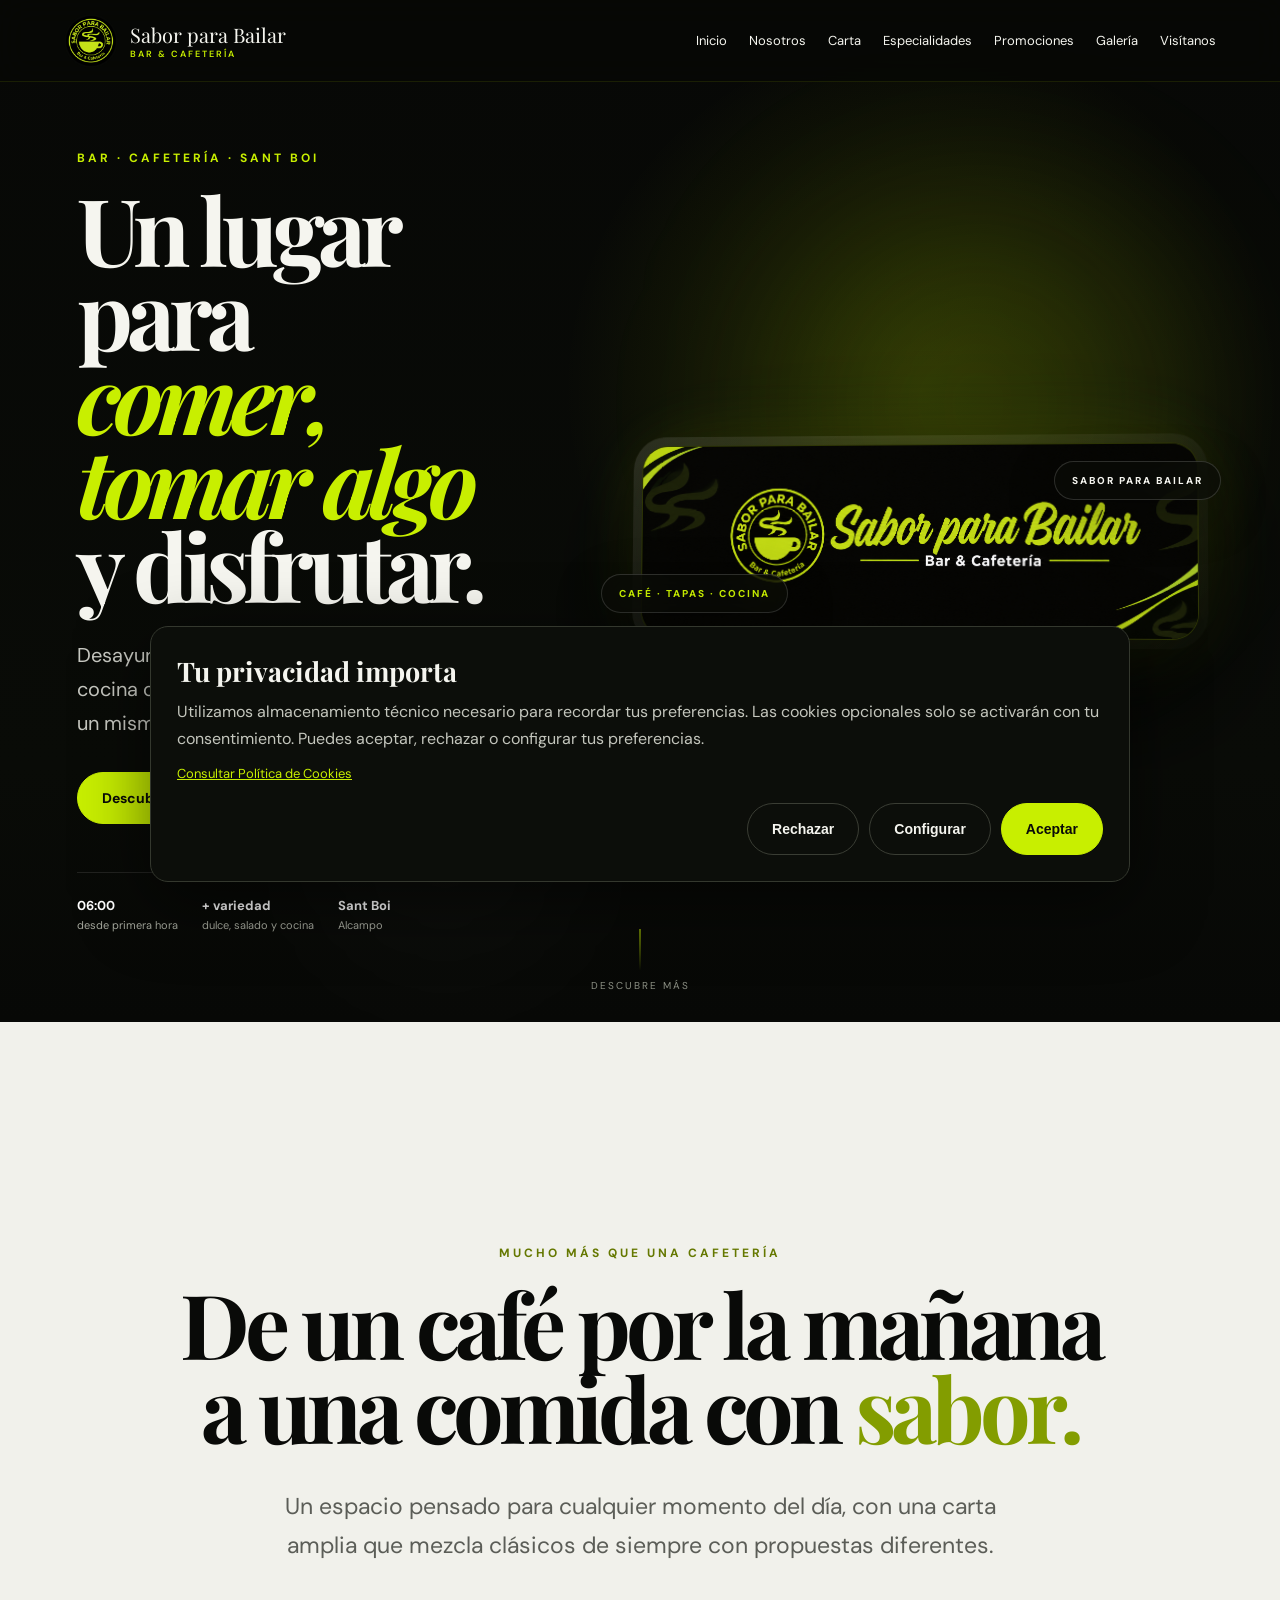
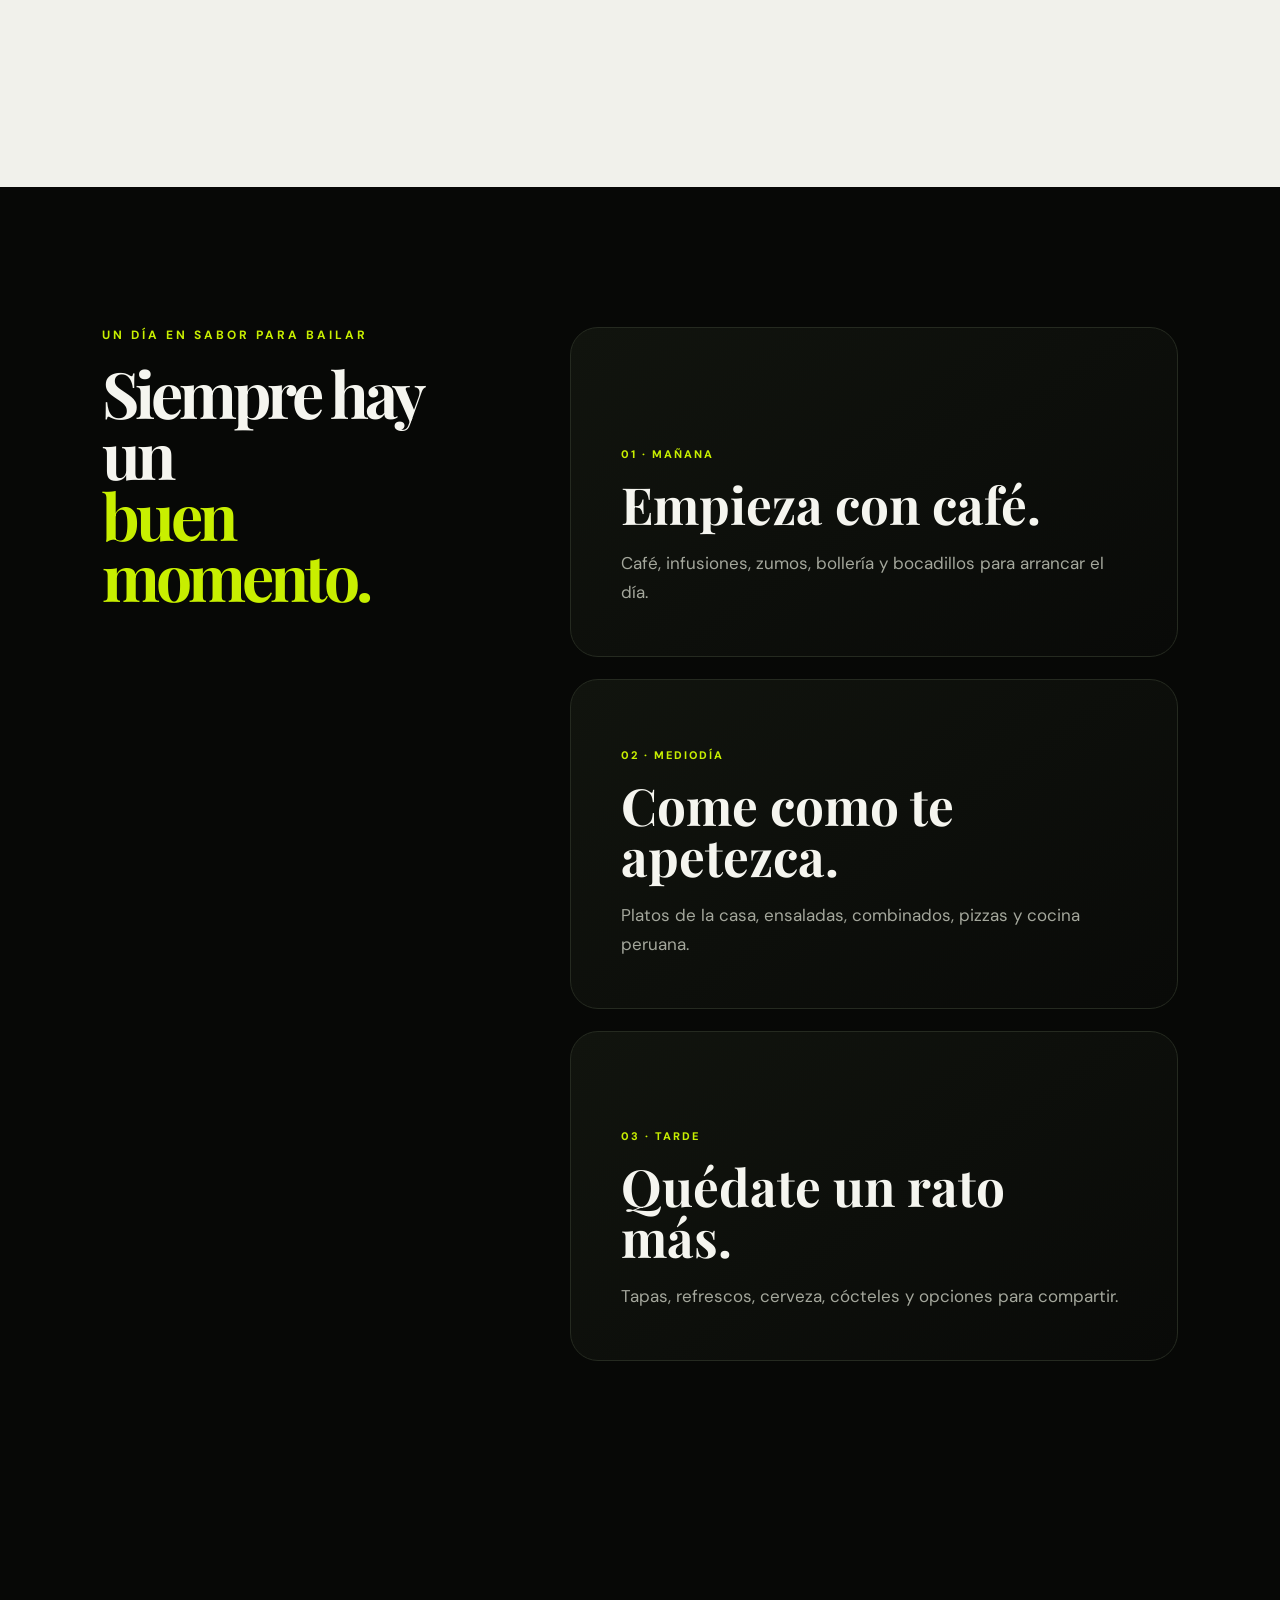
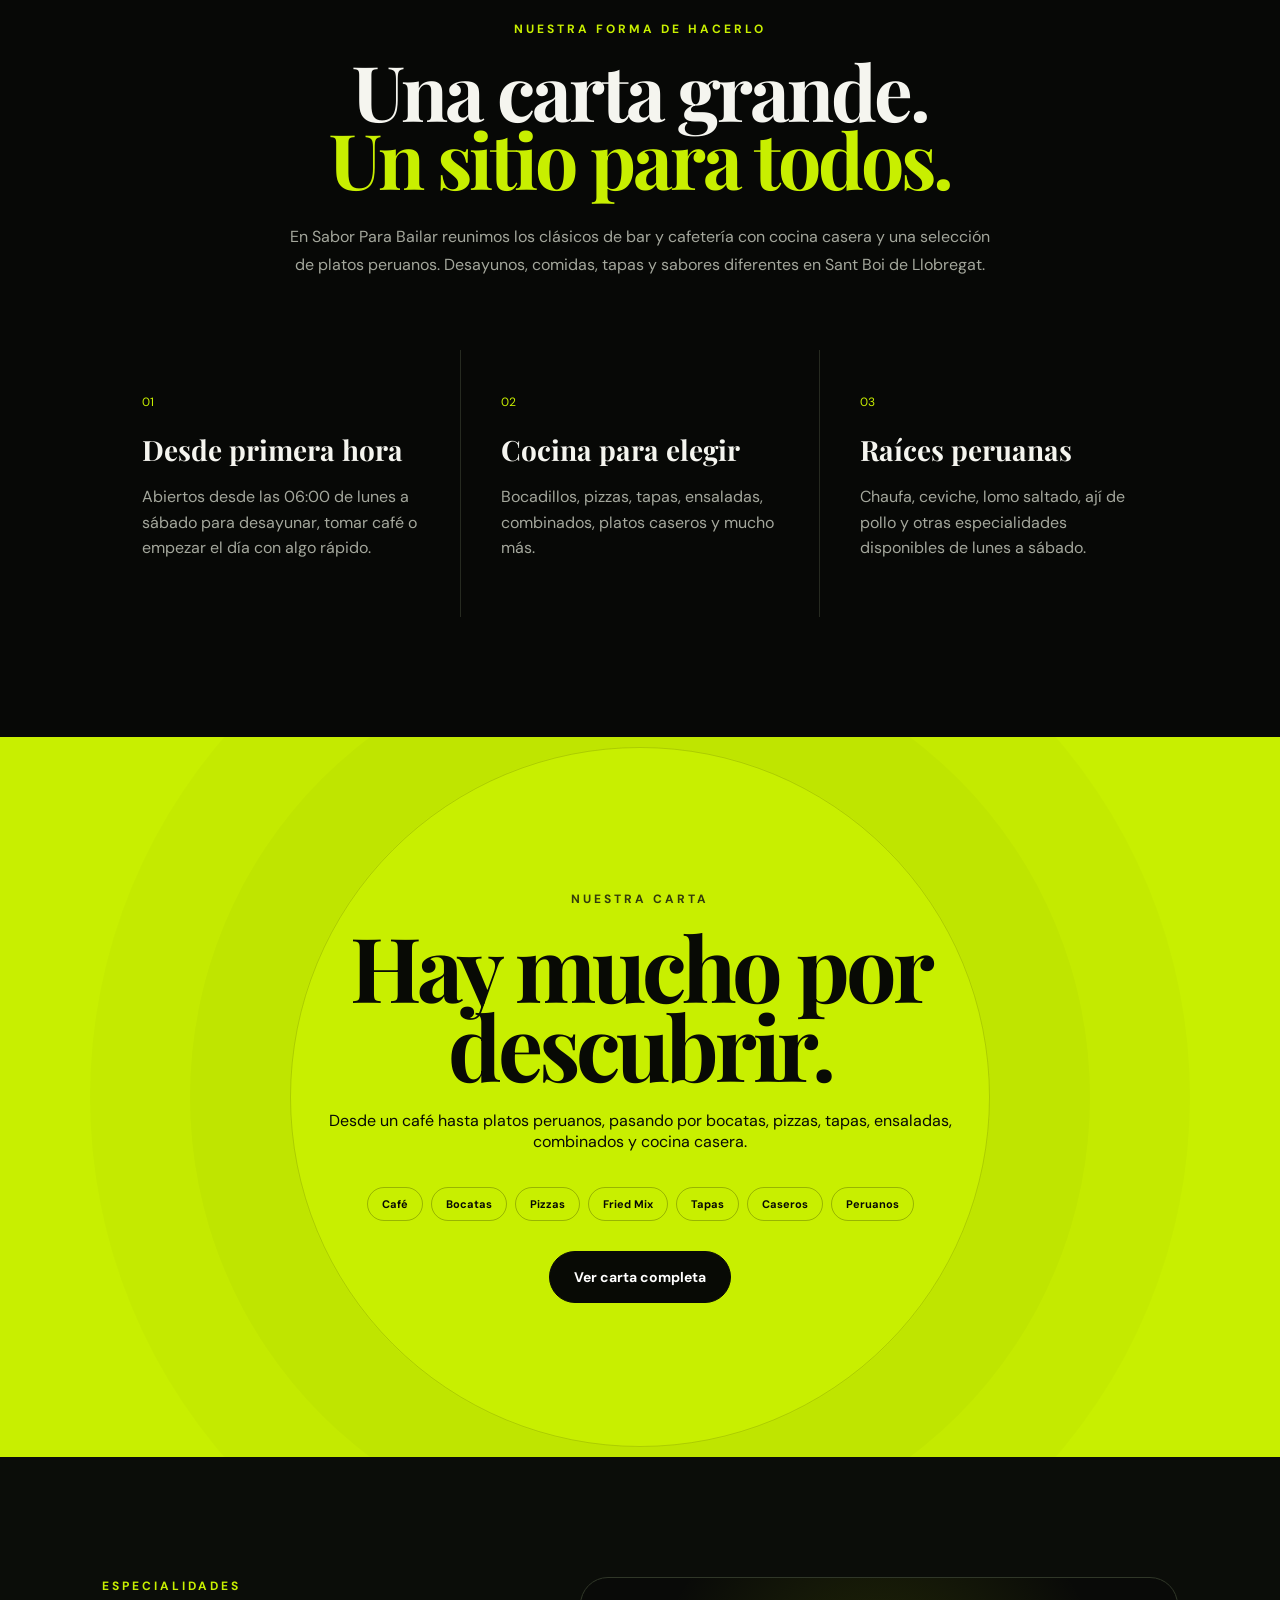
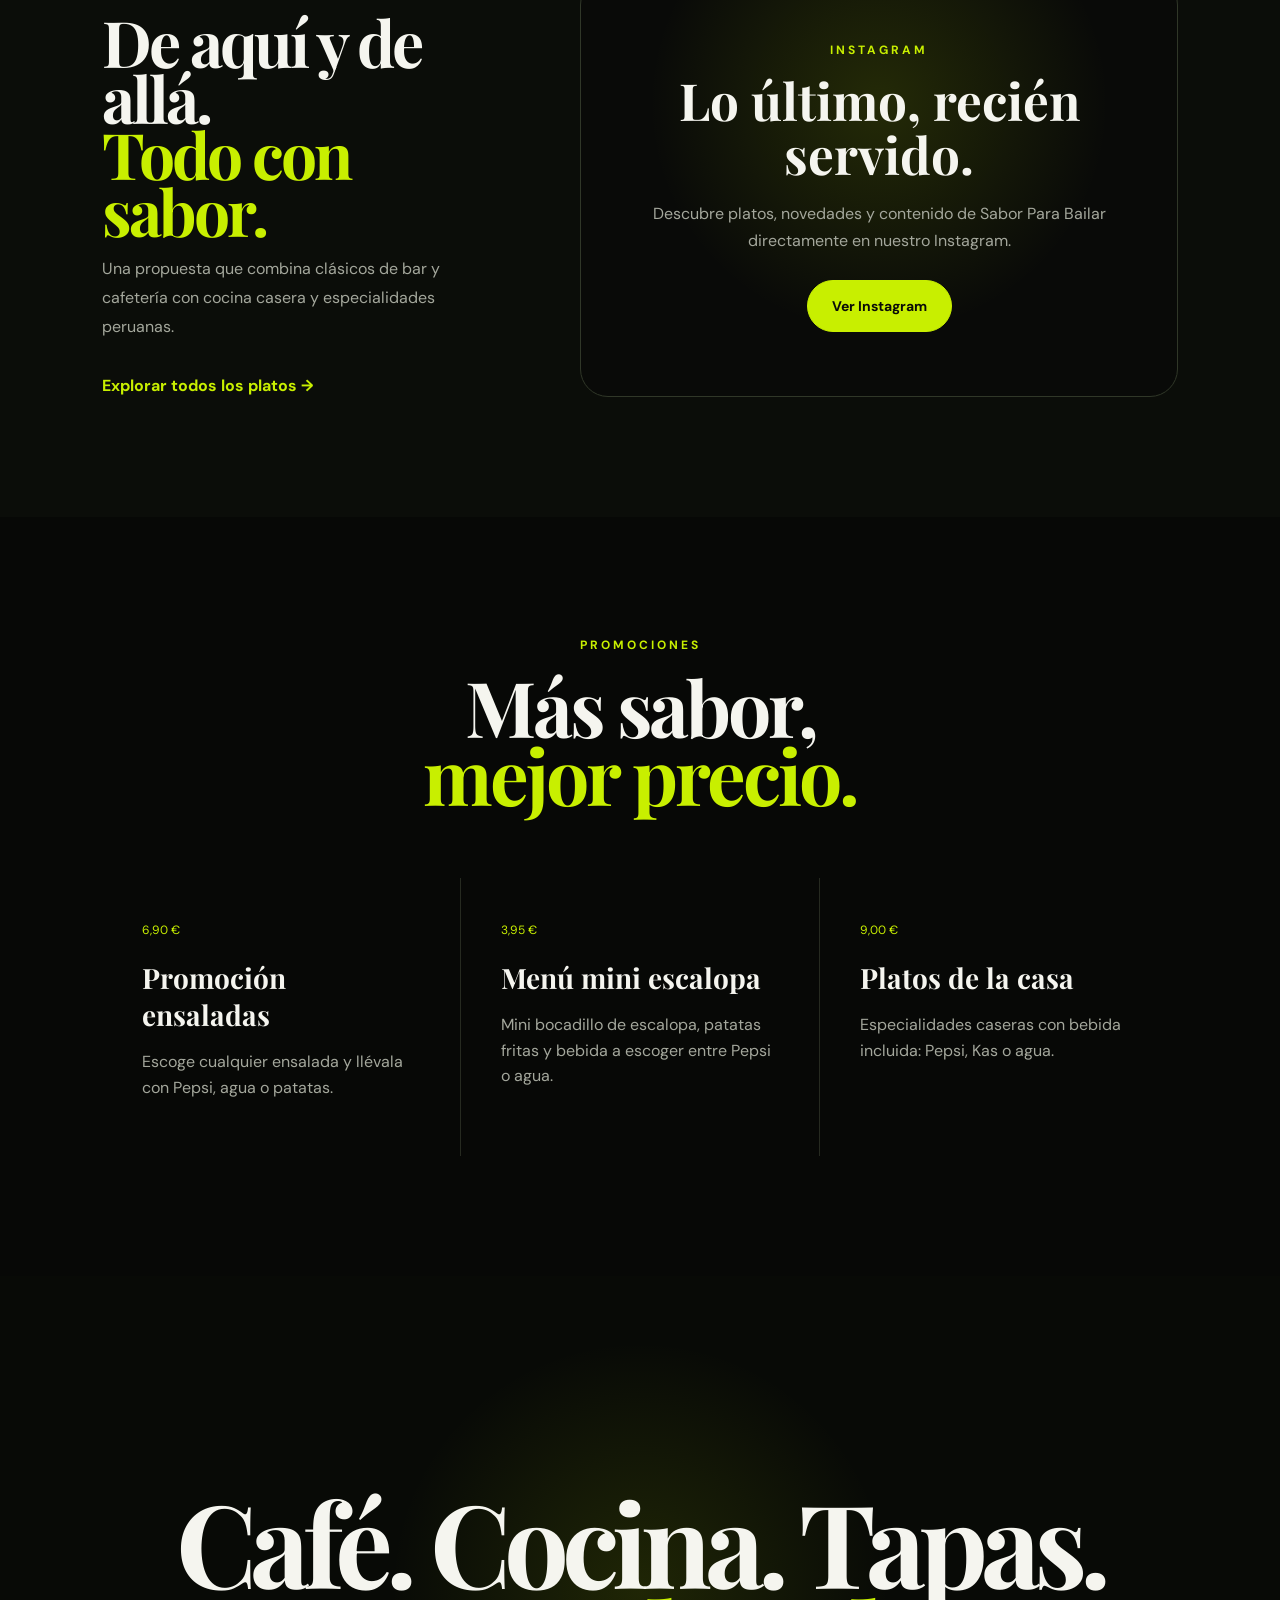
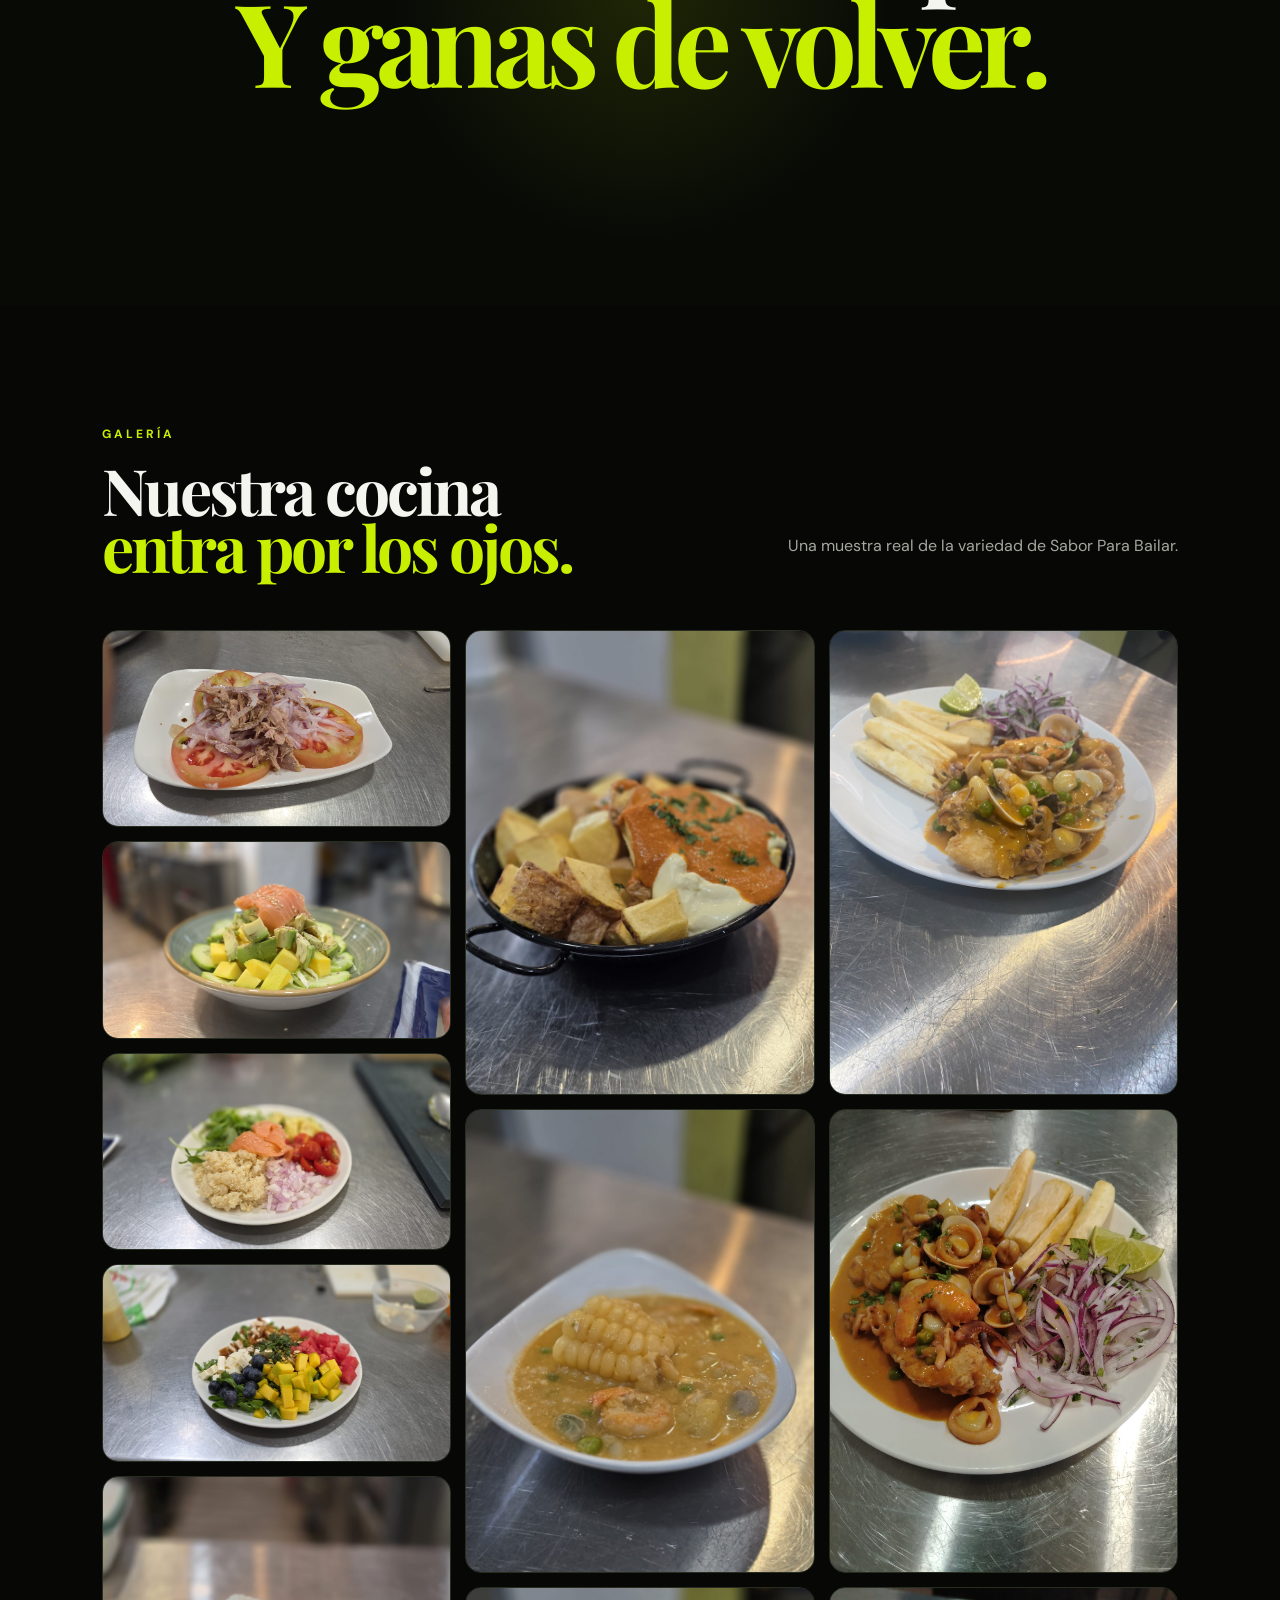
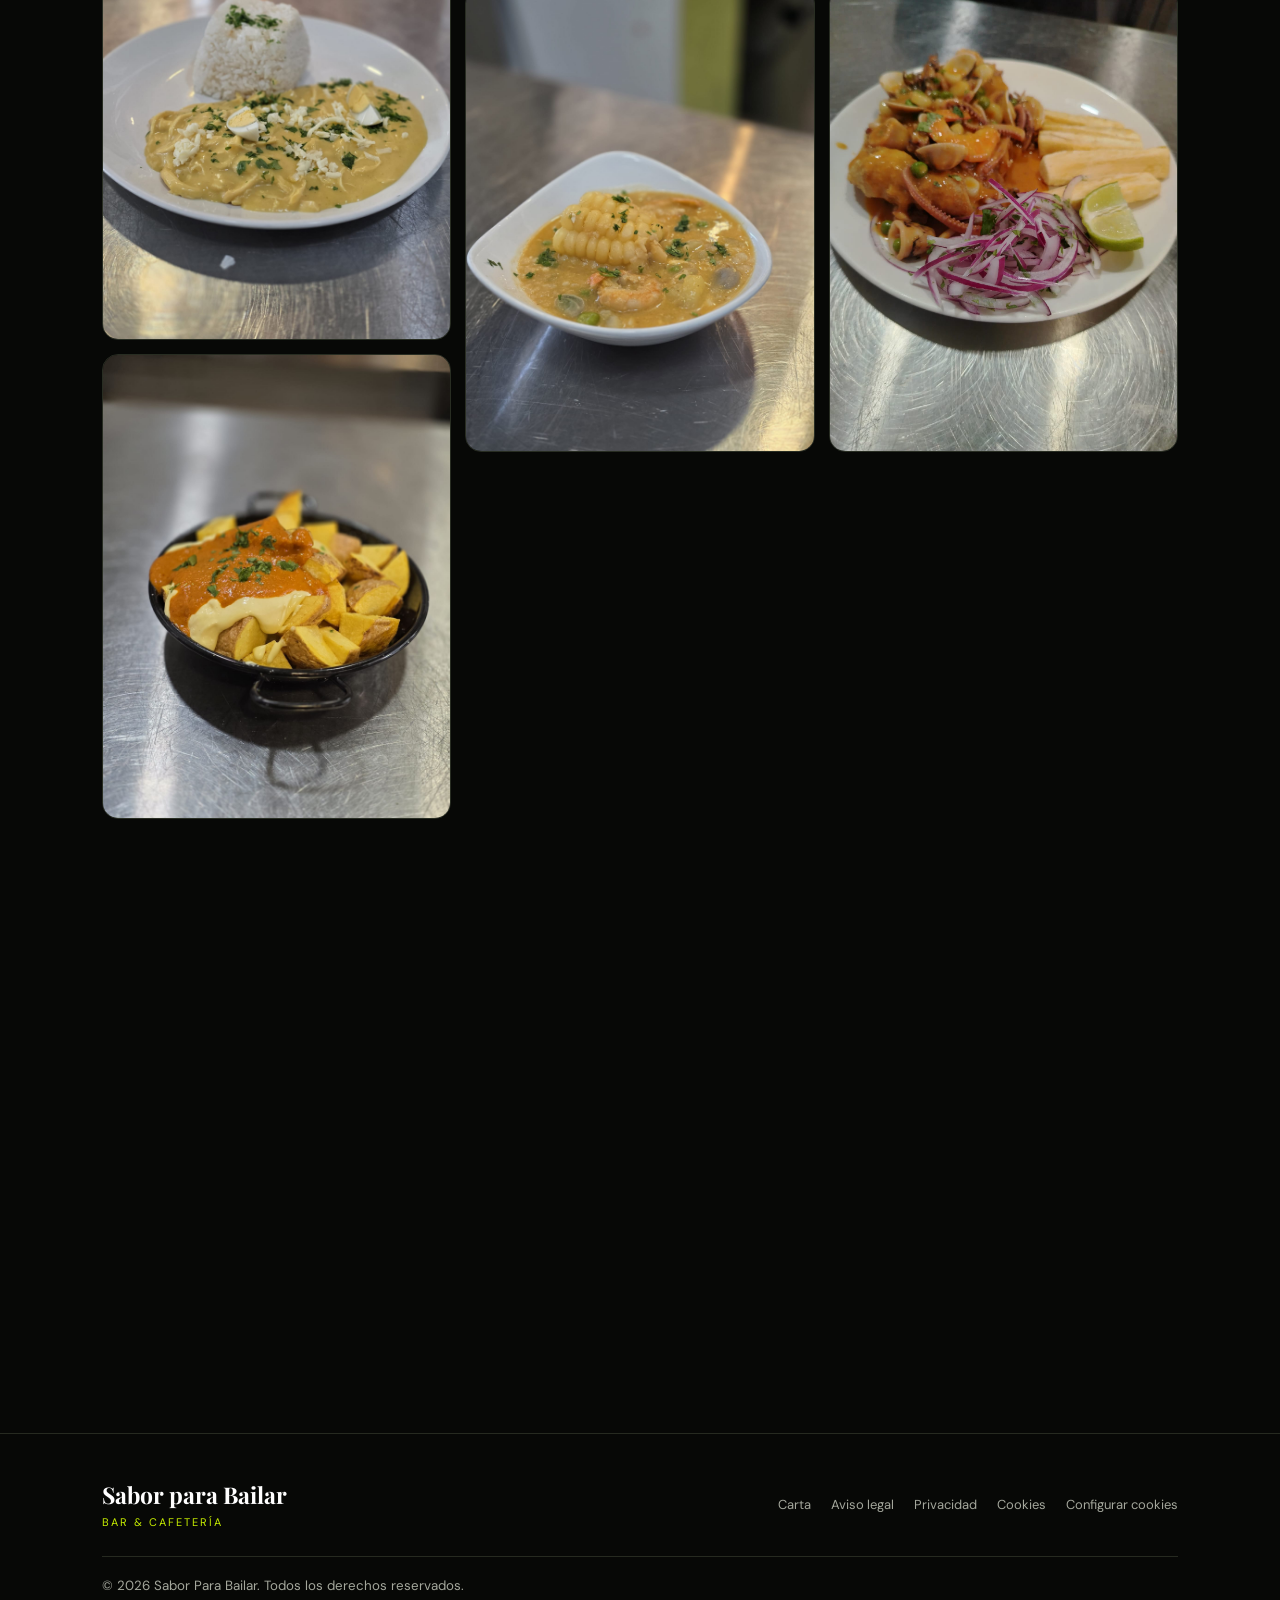
==== commit 02f04b32: "Forzar carga de estilos nuevos y corregir despliegue visual" ====
--- a/index.html
+++ b/index.html
@@ -1 +1 @@
-<!doctype html><html lang="es"><head><meta charset="utf-8"><meta name="viewport" content="width=device-width,initial-scale=1"><meta name="description" content="Sabor Para Bailar · Bar & Cafetería en Sant Boi de Llobregat. Cocina casera, tapas, bocadillos y especialidades peruanas."><title>Sabor Para Bailar | Bar & Cafetería</title><link rel="stylesheet" href="style.css"><link rel="stylesheet" href="image-fixes.css"></head><body><header class="nav"><a class="brand" href="#inicio"><img class="brandLogo" src="Emblema%20ne%C3%B3n%20de%20caf%C3%A9%20bar.png" alt="Logo Sabor Para Bailar"><span>Sabor para Bailar<small>Bar & Cafetería</small></span></a><button class="menuBtn" aria-label="Abrir menú">☰</button><nav><a href="#inicio">Inicio</a><a href="#nosotros">Nosotros</a><a href="#carta">Carta</a><a href="#especialidades">Especialidades</a><a href="#promociones">Promociones</a><a href="#galeria">Galería</a><a href="#visitanos">Visítanos</a></nav></header><main><section id="inicio" class="hero heroPremium"><div class="heroAura auraOne"></div><div class="heroAura auraTwo"></div><div class="heroContent"><div class="heroText reveal"><p class="eyebrow">BAR · CAFETERÍA · SANT BOI</p><h1>Un lugar para<br><em>comer, tomar algo</em><br>y disfrutar.</h1><p class="lead">Desayunos desde primera hora, bocadillos, tapas, cocina casera y especialidades peruanas. Todo en un mismo lugar.</p><div class="actions"><a class="btn primary" href="carta.html">Descubrir la carta</a><a class="btn ghost" href="#visitanos">Cómo llegar</a></div><div class="heroMeta"><span><b>06:00</b> desde primera hora</span><span><b>+ variedad</b> dulce, salado y cocina</span><span><b>Sant Boi</b> Alcampo</span></div></div><div class="heroVisual reveal"><div class="heroDevice"><img class="heroBanner" src="Sabor%20para%20Bailar_%20Caf%C3%A9%20Ne%C3%B3n.png" alt="Sabor para Bailar Bar y Cafetería"></div><div class="floatingTag tagOne">CAFÉ · TAPAS · COCINA</div><div class="floatingTag tagTwo">SABOR PARA BAILAR</div></div></div><a class="scrollCue" href="#experiencia"><span></span>Descubre más</a></section><section id="experiencia" class="statement"><p class="eyebrow reveal">MUCHO MÁS QUE UNA CAFETERÍA</p><h2 class="reveal">De un café por la mañana<br>a una comida con <span>sabor.</span></h2><p class="statementText reveal">Un espacio pensado para cualquier momento del día, con una carta amplia que mezcla clásicos de siempre con propuestas diferentes.</p></section><section class="storyRail"><div class="storySticky"><p class="eyebrow">UN DÍA EN SABOR PARA BAILAR</p><h2>Siempre hay un<br><span>buen momento.</span></h2></div><div class="storyCards"><article class="storyCard reveal"><span>01 · MAÑANA</span><h3>Empieza con café.</h3><p>Café, infusiones, zumos, bollería y bocadillos para arrancar el día.</p></article><article class="storyCard reveal"><span>02 · MEDIODÍA</span><h3>Come como te apetezca.</h3><p>Platos de la casa, ensaladas, combinados, pizzas y cocina peruana.</p></article><article class="storyCard reveal"><span>03 · TARDE</span><h3>Quédate un rato más.</h3><p>Tapas, refrescos, cerveza, cócteles y opciones para compartir.</p></article></div></section><section id="nosotros" class="section intro reveal"><p class="eyebrow">NUESTRA FORMA DE HACERLO</p><h2>Una carta grande.<br><span>Un sitio para todos.</span></h2><p>En Sabor Para Bailar reunimos los clásicos de bar y cafetería con cocina casera y una selección de platos peruanos. Desayunos, comidas, tapas y sabores diferentes en Sant Boi de Llobregat.</p><div class="featureGrid premiumGrid"><article><span>01</span><h3>Desde primera hora</h3><p>Abiertos desde las 06:00 de lunes a sábado para desayunar, tomar café o empezar el día con algo rápido.</p></article><article><span>02</span><h3>Cocina para elegir</h3><p>Bocadillos, pizzas, tapas, ensaladas, combinados, platos caseros y mucho más.</p></article><article><span>03</span><h3>Raíces peruanas</h3><p>Chaufa, ceviche, lomo saltado, ají de pollo y otras especialidades disponibles de lunes a sábado.</p></article></div></section><section id="carta" class="menuCta menuCtaPremium"><div class="menuGlow"></div><p class="eyebrow reveal">NUESTRA CARTA</p><h2 class="reveal">Hay mucho por<br>descubrir.</h2><p class="reveal">Desde un café hasta platos peruanos, pasando por bocatas, pizzas, tapas, ensaladas, combinados y cocina casera.</p><div class="menuPills reveal"><span>Café</span><span>Bocatas</span><span>Pizzas</span><span>Fried Mix</span><span>Tapas</span><span>Caseros</span><span>Peruanos</span></div><a class="btn primary reveal" href="carta.html">Ver carta completa</a></section><section id="especialidades" class="spotlight"><div class="spotText reveal"><p class="eyebrow">ESPECIALIDADES</p><h2>De aquí y de allá.<br><span>Todo con sabor.</span></h2><p>Una propuesta que combina clásicos de bar y cafetería con cocina casera y especialidades peruanas.</p><a class="textLink" href="carta.html">Explorar todos los platos →</a></div><div class="instagramSpecialties reveal"><div class="instagramBox"><span class="instagramLabel">INSTAGRAM</span><h3>Lo último, recién servido.</h3><p>Descubre platos, novedades y contenido de Sabor Para Bailar directamente en nuestro Instagram.</p><a class="btn primary" href="https://www.instagram.com/saborparabailar0092024/" target="_blank" rel="noopener noreferrer">Ver Instagram</a></div></div></section><section id="promociones" class="section intro reveal"><p class="eyebrow">PROMOCIONES</p><h2>Más sabor,<br><span>mejor precio.</span></h2><div class="featureGrid offerGrid"><article><span>6,90 €</span><h3>Promoción ensaladas</h3><p>Escoge cualquier ensalada y llévala con Pepsi, agua o patatas.</p></article><article><span>3,95 €</span><h3>Menú mini escalopa</h3><p>Mini bocadillo de escalopa, patatas fritas y bebida a escoger entre Pepsi o agua.</p></article><article><span>9,00 €</span><h3>Platos de la casa</h3><p>Especialidades caseras con bebida incluida: Pepsi, Kas o agua.</p></article></div></section><section class="bigQuote"><p class="reveal">Café. Cocina. Tapas.<br><strong>Y ganas de volver.</strong></p></section><section id="galeria" class="section gallery"><div class="sectionHead reveal"><div><p class="eyebrow">GALERÍA</p><h2>Nuestra cocina<br><span>entra por los ojos.</span></h2></div><p>Una muestra real de la variedad de Sabor Para Bailar.</p></div><div class="galleryGrid realGallery"><figure class="photo"><img src="WhatsApp%20Image%202026-10-16%20at%2011.57.28.jpeg" alt="Plato de Sabor Para Bailar" loading="lazy"></figure><figure class="photo"><img src="WhatsApp%20Image%202026-10-16%20at%2011.57.28%20(1).jpeg" alt="Plato de Sabor Para Bailar" loading="lazy"></figure><figure class="photo"><img src="WhatsApp%20Image%202026-10-16%20at%2011.57.28%20(2).jpeg" alt="Plato de Sabor Para Bailar" loading="lazy"></figure><figure class="photo"><img src="WhatsApp%20Image%202026-10-16%20at%2011.57.28%20(3).jpeg" alt="Plato de Sabor Para Bailar" loading="lazy"></figure><figure class="photo"><img src="WhatsApp%20Image%202026-10-16%20at%2011.57.28%20(4).jpeg" alt="Plato de Sabor Para Bailar" loading="lazy"></figure><figure class="photo"><img src="WhatsApp%20Image%202026-10-16%20at%2011.57.28%20(5).jpeg" alt="Plato de Sabor Para Bailar" loading="lazy"></figure><figure class="photo"><img src="WhatsApp%20Image%202026-10-16%20at%2011.57.28%20(6).jpeg" alt="Plato de Sabor Para Bailar" loading="lazy"></figure><figure class="photo"><img src="WhatsApp%20Image%202026-10-16%20at%2011.57.28%20(7).jpeg" alt="Plato de Sabor Para Bailar" loading="lazy"></figure><figure class="photo"><img src="WhatsApp%20Image%202026-10-16%20at%2011.57.28%20(8).jpeg" alt="Plato de Sabor Para Bailar" loading="lazy"></figure><figure class="photo"><img src="WhatsApp%20Image%202026-10-16%20at%2011.57.28%20(9).jpeg" alt="Plato de Sabor Para Bailar" loading="lazy"></figure><figure class="photo"><img src="WhatsApp%20Image%202026-10-16%20at%2011.57.28%20(10).jpeg" alt="Plato de Sabor Para Bailar" loading="lazy"></figure><figure class="photo"><img src="WhatsApp%20Image%202026-10-16%20at%2011.57.28%20(11).jpeg" alt="Plato de Sabor Para Bailar" loading="lazy"></figure></div></section><section id="visitanos" class="section contact"><div class="contactMain reveal"><p class="eyebrow">VEN A VERNOS</p><h2>Tu próxima parada.</h2><p>Calle Alberedes 2-4, local 108<br>08830 Sant Boi de Llobregat</p><div class="contactBtns"><a class="btn primary" href="tel:+34934984294">934 98 42 94</a><a class="btn ghost" href="https://www.google.com/maps/search/?api=1&amp;query=Calle%20Alberedes%202-4%2C%20local%20108%2C%2008830%20Sant%20Boi%20de%20Llobregat" target="_blank" rel="noopener">Cómo llegar</a><a class="btn ghost" href="https://www.instagram.com/saborparabailar0092024/" target="_blank" rel="noopener">Instagram</a></div></div><div class="hours reveal"><h3>Horario</h3><p><b>Lunes a viernes</b><br>06:00 – 22:00</p><p><b>Sábado</b><br>06:00 – 23:00</p><p><b>Domingo</b><br>08:00 – 22:00</p></div></section></main><footer><div><b>Sabor para Bailar</b><span>Bar & Cafetería</span></div><div class="footLinks"><a href="carta.html">Carta</a><a href="legal.html#aviso">Aviso legal</a><a href="legal.html#privacidad">Privacidad</a><a href="legal.html#cookies">Cookies</a><button type="button" class="cookie-link" onclick="window.openCookieSettings&&window.openCookieSettings()">Configurar cookies</button></div><small>© 2026 Sabor Para Bailar. Todos los derechos reservados.</small></footer><div id="cookieBanner" class="cookie-banner" role="dialog" aria-label="Preferencias de cookies" aria-live="polite"><div class="cookie-box"><h3>Tu privacidad importa</h3><p>Utilizamos almacenamiento técnico necesario para recordar tus preferencias. Las cookies opcionales solo se activarán con tu consentimiento. Puedes aceptar, rechazar o configurar tus preferencias.</p><a href="legal.html#cookies">Consultar Política de Cookies</a><div class="cookie-actions"><button type="button" data-cookie="reject" class="btn ghost">Rechazar</button><button type="button" data-cookie="settings" class="btn ghost">Configurar</button><button type="button" data-cookie="accept" class="btn primary">Aceptar</button></div></div></div><div id="cookieSettings" class="cookie-modal" hidden><div class="cookie-box"><h3>Configurar cookies</h3><label class="cookie-option"><span><b>Necesarias</b><small>Imprescindibles para guardar tus preferencias.</small></span><input type="checkbox" checked disabled></label><label class="cookie-option"><span><b>Opcionales</b><small>Analítica u otros servicios no esenciales, si se incorporan.</small></span><input id="optionalCookies" type="checkbox"></label><div class="cookie-actions"><button type="button" data-cookie="close" class="btn ghost">Cancelar</button><button type="button" data-cookie="save" class="btn primary">Guardar preferencias</button></div></div></div><script src="script.js"></script></body></html>+<!doctype html><html lang="es"><head><meta charset="utf-8"><meta name="viewport" content="width=device-width,initial-scale=1"><meta name="description" content="Sabor Para Bailar · Bar & Cafetería en Sant Boi de Llobregat. Cocina casera, tapas, bocadillos y especialidades peruanas."><title>Sabor Para Bailar | Bar & Cafetería</title><link rel="stylesheet" href="style.css?v=20261016-1555"><link rel="stylesheet" href="image-fixes.css?v=20261016-1555"></head><body><header class="nav"><a class="brand" href="#inicio"><img class="brandLogo" src="Emblema%20ne%C3%B3n%20de%20caf%C3%A9%20bar.png" alt="Logo Sabor Para Bailar"><span>Sabor para Bailar<small>Bar & Cafetería</small></span></a><button class="menuBtn" aria-label="Abrir menú">☰</button><nav><a href="#inicio">Inicio</a><a href="#nosotros">Nosotros</a><a href="#carta">Carta</a><a href="#especialidades">Especialidades</a><a href="#promociones">Promociones</a><a href="#galeria">Galería</a><a href="#visitanos">Visítanos</a></nav></header><main><section id="inicio" class="hero heroPremium"><div class="heroAura auraOne"></div><div class="heroAura auraTwo"></div><div class="heroContent"><div class="heroText reveal"><p class="eyebrow">BAR · CAFETERÍA · SANT BOI</p><h1>Un lugar para<br><em>comer, tomar algo</em><br>y disfrutar.</h1><p class="lead">Desayunos desde primera hora, bocadillos, tapas, cocina casera y especialidades peruanas. Todo en un mismo lugar.</p><div class="actions"><a class="btn primary" href="carta.html">Descubrir la carta</a><a class="btn ghost" href="#visitanos">Cómo llegar</a></div><div class="heroMeta"><span><b>06:00</b> desde primera hora</span><span><b>+ variedad</b> dulce, salado y cocina</span><span><b>Sant Boi</b> Alcampo</span></div></div><div class="heroVisual reveal"><div class="heroDevice"><img class="heroBanner" src="Sabor%20para%20Bailar_%20Caf%C3%A9%20Ne%C3%B3n.png" alt="Sabor para Bailar Bar y Cafetería"></div><div class="floatingTag tagOne">CAFÉ · TAPAS · COCINA</div><div class="floatingTag tagTwo">SABOR PARA BAILAR</div></div></div><a class="scrollCue" href="#experiencia"><span></span>Descubre más</a></section><section id="experiencia" class="statement"><p class="eyebrow reveal">MUCHO MÁS QUE UNA CAFETERÍA</p><h2 class="reveal">De un café por la mañana<br>a una comida con <span>sabor.</span></h2><p class="statementText reveal">Un espacio pensado para cualquier momento del día, con una carta amplia que mezcla clásicos de siempre con propuestas diferentes.</p></section><section class="storyRail"><div class="storySticky"><p class="eyebrow">UN DÍA EN SABOR PARA BAILAR</p><h2>Siempre hay un<br><span>buen momento.</span></h2></div><div class="storyCards"><article class="storyCard reveal"><span>01 · MAÑANA</span><h3>Empieza con café.</h3><p>Café, infusiones, zumos, bollería y bocadillos para arrancar el día.</p></article><article class="storyCard reveal"><span>02 · MEDIODÍA</span><h3>Come como te apetezca.</h3><p>Platos de la casa, ensaladas, combinados, pizzas y cocina peruana.</p></article><article class="storyCard reveal"><span>03 · TARDE</span><h3>Quédate un rato más.</h3><p>Tapas, refrescos, cerveza, cócteles y opciones para compartir.</p></article></div></section><section id="nosotros" class="section intro reveal"><p class="eyebrow">NUESTRA FORMA DE HACERLO</p><h2>Una carta grande.<br><span>Un sitio para todos.</span></h2><p>En Sabor Para Bailar reunimos los clásicos de bar y cafetería con cocina casera y una selección de platos peruanos. Desayunos, comidas, tapas y sabores diferentes en Sant Boi de Llobregat.</p><div class="featureGrid premiumGrid"><article><span>01</span><h3>Desde primera hora</h3><p>Abiertos desde las 06:00 de lunes a sábado para desayunar, tomar café o empezar el día con algo rápido.</p></article><article><span>02</span><h3>Cocina para elegir</h3><p>Bocadillos, pizzas, tapas, ensaladas, combinados, platos caseros y mucho más.</p></article><article><span>03</span><h3>Raíces peruanas</h3><p>Chaufa, ceviche, lomo saltado, ají de pollo y otras especialidades disponibles de lunes a sábado.</p></article></div></section><section id="carta" class="menuCta menuCtaPremium"><div class="menuGlow"></div><p class="eyebrow reveal">NUESTRA CARTA</p><h2 class="reveal">Hay mucho por<br>descubrir.</h2><p class="reveal">Desde un café hasta platos peruanos, pasando por bocatas, pizzas, tapas, ensaladas, combinados y cocina casera.</p><div class="menuPills reveal"><span>Café</span><span>Bocatas</span><span>Pizzas</span><span>Fried Mix</span><span>Tapas</span><span>Caseros</span><span>Peruanos</span></div><a class="btn primary reveal" href="carta.html">Ver carta completa</a></section><section id="especialidades" class="spotlight"><div class="spotText reveal"><p class="eyebrow">ESPECIALIDADES</p><h2>De aquí y de allá.<br><span>Todo con sabor.</span></h2><p>Una propuesta que combina clásicos de bar y cafetería con cocina casera y especialidades peruanas.</p><a class="textLink" href="carta.html">Explorar todos los platos →</a></div><div class="instagramSpecialties reveal"><div class="instagramBox"><span class="instagramLabel">INSTAGRAM</span><h3>Lo último, recién servido.</h3><p>Descubre platos, novedades y contenido de Sabor Para Bailar directamente en nuestro Instagram.</p><a class="btn primary" href="https://www.instagram.com/saborparabailar0092024/" target="_blank" rel="noopener noreferrer">Ver Instagram</a></div></div></section><section id="promociones" class="section intro reveal"><p class="eyebrow">PROMOCIONES</p><h2>Más sabor,<br><span>mejor precio.</span></h2><div class="featureGrid offerGrid"><article><span>6,90 €</span><h3>Promoción ensaladas</h3><p>Escoge cualquier ensalada y llévala con Pepsi, agua o patatas.</p></article><article><span>3,95 €</span><h3>Menú mini escalopa</h3><p>Mini bocadillo de escalopa, patatas fritas y bebida a escoger entre Pepsi o agua.</p></article><article><span>9,00 €</span><h3>Platos de la casa</h3><p>Especialidades caseras con bebida incluida: Pepsi, Kas o agua.</p></article></div></section><section class="bigQuote"><p class="reveal">Café. Cocina. Tapas.<br><strong>Y ganas de volver.</strong></p></section><section id="galeria" class="section gallery"><div class="sectionHead reveal"><div><p class="eyebrow">GALERÍA</p><h2>Nuestra cocina<br><span>entra por los ojos.</span></h2></div><p>Una muestra real de la variedad de Sabor Para Bailar.</p></div><div class="galleryGrid realGallery"><figure class="photo"><img src="WhatsApp%20Image%202026-10-16%20at%2011.57.28.jpeg" alt="Plato de Sabor Para Bailar" loading="lazy"></figure><figure class="photo"><img src="WhatsApp%20Image%202026-10-16%20at%2011.57.28%20(1).jpeg" alt="Plato de Sabor Para Bailar" loading="lazy"></figure><figure class="photo"><img src="WhatsApp%20Image%202026-10-16%20at%2011.57.28%20(2).jpeg" alt="Plato de Sabor Para Bailar" loading="lazy"></figure><figure class="photo"><img src="WhatsApp%20Image%202026-10-16%20at%2011.57.28%20(3).jpeg" alt="Plato de Sabor Para Bailar" loading="lazy"></figure><figure class="photo"><img src="WhatsApp%20Image%202026-10-16%20at%2011.57.28%20(4).jpeg" alt="Plato de Sabor Para Bailar" loading="lazy"></figure><figure class="photo"><img src="WhatsApp%20Image%202026-10-16%20at%2011.57.28%20(5).jpeg" alt="Plato de Sabor Para Bailar" loading="lazy"></figure><figure class="photo"><img src="WhatsApp%20Image%202026-10-16%20at%2011.57.28%20(6).jpeg" alt="Plato de Sabor Para Bailar" loading="lazy"></figure><figure class="photo"><img src="WhatsApp%20Image%202026-10-16%20at%2011.57.28%20(7).jpeg" alt="Plato de Sabor Para Bailar" loading="lazy"></figure><figure class="photo"><img src="WhatsApp%20Image%202026-10-16%20at%2011.57.28%20(8).jpeg" alt="Plato de Sabor Para Bailar" loading="lazy"></figure><figure class="photo"><img src="WhatsApp%20Image%202026-10-16%20at%2011.57.28%20(9).jpeg" alt="Plato de Sabor Para Bailar" loading="lazy"></figure><figure class="photo"><img src="WhatsApp%20Image%202026-10-16%20at%2011.57.28%20(10).jpeg" alt="Plato de Sabor Para Bailar" loading="lazy"></figure><figure class="photo"><img src="WhatsApp%20Image%202026-10-16%20at%2011.57.28%20(11).jpeg" alt="Plato de Sabor Para Bailar" loading="lazy"></figure></div></section><section id="visitanos" class="section contact"><div class="contactMain reveal"><p class="eyebrow">VEN A VERNOS</p><h2>Tu próxima parada.</h2><p>Calle Alberedes 2-4, local 108<br>08830 Sant Boi de Llobregat</p><div class="contactBtns"><a class="btn primary" href="tel:+34934984294">934 98 42 94</a><a class="btn ghost" href="https://www.google.com/maps/search/?api=1&amp;query=Calle%20Alberedes%202-4%2C%20local%20108%2C%2008830%20Sant%20Boi%20de%20Llobregat" target="_blank" rel="noopener">Cómo llegar</a><a class="btn ghost" href="https://www.instagram.com/saborparabailar0092024/" target="_blank" rel="noopener">Instagram</a></div></div><div class="hours reveal"><h3>Horario</h3><p><b>Lunes a viernes</b><br>06:00 – 22:00</p><p><b>Sábado</b><br>06:00 – 23:00</p><p><b>Domingo</b><br>08:00 – 22:00</p></div></section></main><footer><div><b>Sabor para Bailar</b><span>Bar & Cafetería</span></div><div class="footLinks"><a href="carta.html">Carta</a><a href="legal.html#aviso">Aviso legal</a><a href="legal.html#privacidad">Privacidad</a><a href="legal.html#cookies">Cookies</a><button type="button" class="cookie-link" onclick="window.openCookieSettings&&window.openCookieSettings()">Configurar cookies</button></div><small>© 2026 Sabor Para Bailar. Todos los derechos reservados.</small></footer><div id="cookieBanner" class="cookie-banner" role="dialog" aria-label="Preferencias de cookies" aria-live="polite"><div class="cookie-box"><h3>Tu privacidad importa</h3><p>Utilizamos almacenamiento técnico necesario para recordar tus preferencias. Las cookies opcionales solo se activarán con tu consentimiento. Puedes aceptar, rechazar o configurar tus preferencias.</p><a href="legal.html#cookies">Consultar Política de Cookies</a><div class="cookie-actions"><button type="button" data-cookie="reject" class="btn ghost">Rechazar</button><button type="button" data-cookie="settings" class="btn ghost">Configurar</button><button type="button" data-cookie="accept" class="btn primary">Aceptar</button></div></div></div><div id="cookieSettings" class="cookie-modal" hidden><div class="cookie-box"><h3>Configurar cookies</h3><label class="cookie-option"><span><b>Necesarias</b><small>Imprescindibles para guardar tus preferencias.</small></span><input type="checkbox" checked disabled></label><label class="cookie-option"><span><b>Opcionales</b><small>Analítica u otros servicios no esenciales, si se incorporan.</small></span><input id="optionalCookies" type="checkbox"></label><div class="cookie-actions"><button type="button" data-cookie="close" class="btn ghost">Cancelar</button><button type="button" data-cookie="save" class="btn primary">Guardar preferencias</button></div></div></div><script src="script.js?v=20261016-1555"></script></body></html>
--- a/image-fixes.css
+++ b/image-fixes.css
@@ -1 +1 @@
-.brandLogo{object-fit:contain;background:#070806;padding:2px}.hero{grid-template-columns:minmax(0,1fr) minmax(420px,680px)}.heroMark{width:100%;min-width:0}.heroBanner{width:100%;max-width:680px;height:auto;object-fit:contain;background:#070806;border:0;border-radius:18px}.galleryGrid{display:block;column-count:3;column-gap:14px}.realGallery .photo:nth-child(n){grid-column:auto;grid-row:auto;height:auto}.photo{width:100%;height:auto;aspect-ratio:auto;overflow:hidden;background:transparent;border-radius:12px;display:block;margin:0 0 14px;break-inside:avoid}.photo img{display:block;width:100%;height:auto;max-width:100%;object-fit:contain;background:transparent;transition:transform .35s}.photo:hover img{transform:scale(1.01)}.instagramSpecialties{display:flex;align-items:center;justify-content:center;min-height:360px;padding:40px;border:1px solid #303728;border-radius:18px;background:radial-gradient(circle at 50% 30%,rgba(200,239,0,.12),transparent 55%),#090a08;text-align:center}.instagramSpecialties .instagramBox{max-width:470px}.instagramSpecialties .instagramLabel{display:block;color:#c8ef00;font-size:12px;font-weight:700;letter-spacing:3px;margin-bottom:16px}.instagramSpecialties h3{font-family:'Playfair Display',serif;font-size:clamp(34px,4vw,54px);line-height:1.05;margin:0 0 18px}.instagramSpecialties p{color:#a4a79c;line-height:1.7;margin:0 0 26px}@media(max-width:1050px){.hero{grid-template-columns:1fr 1fr;gap:28px}.hero h1{font-size:clamp(50px,7vw,82px)}}@media(max-width:800px){body{width:100%;overflow-x:hidden}.nav{padding:0 18px}.brand{min-width:0}.brand span{font-size:15px}.hero{grid-template-columns:1fr;padding:92px 20px 62px;min-height:auto;gap:24px;text-align:center}.heroMark{grid-row:1;width:100%;margin:0 auto}.heroBanner{width:100%;max-width:560px;margin:auto;border-radius:14px}.heroText{width:100%;min-width:0}.hero h1{font-size:clamp(48px,14vw,68px);line-height:.94;letter-spacing:-3px}.lead{font-size:16px;line-height:1.6;margin:22px auto;max-width:520px}.actions,.contactBtns{justify-content:center}.section,.spotlight,.contact{padding-left:20px;padding-right:20px}.intro h2,.spotlight h2,.sectionHead h2,.contact h2{font-size:clamp(38px,10vw,58px);line-height:.98;letter-spacing:-2px}.featureGrid{grid-template-columns:1fr;margin-top:45px}.featureGrid article{padding:28px 24px}.spotlight{grid-template-columns:1fr;gap:32px}.instagramSpecialties{min-height:280px;padding:32px 24px}.galleryGrid{column-count:2;column-gap:10px}.photo{margin-bottom:10px;border-radius:9px}.sectionHead{display:block;margin-bottom:35px}.sectionHead>p{margin-top:18px}.contact{grid-template-columns:1fr;gap:35px}.hours{border-left:0;border-top:1px solid var(--line);padding:25px 0 0}.menuCta{padding:85px 20px}.menuCta h2{font-size:clamp(44px,12vw,70px)}footer{padding:38px 20px}.cookie-box{max-height:85vh;overflow:auto}}@media(max-width:520px){.nav{height:66px;padding:0 14px}.brandLogo{width:46px;height:46px;flex:0 0 46px}.brand span{display:none}.menuBtn{font-size:28px}.hero{padding:82px 14px 52px}.heroBanner{width:100%;border-radius:10px}.hero h1{font-size:clamp(43px,15vw,58px)}.eyebrow{font-size:10px;letter-spacing:2px}.lead{font-size:15px}.actions{display:grid;grid-template-columns:1fr;width:100%}.actions .btn{width:100%}.section,.spotlight,.contact{padding:70px 16px}.intro h2,.spotlight h2,.sectionHead h2,.contact h2{font-size:clamp(36px,11vw,50px)}.intro>p:not(.eyebrow){font-size:15px;line-height:1.65}.featureGrid{margin-top:35px}.featureGrid article{padding:25px 20px}.instagramSpecialties{min-height:250px;padding:28px 18px}.instagramSpecialties h3{font-size:34px}.instagramSpecialties .btn{width:100%;padding:0 15px}.galleryGrid{column-count:1}.photo,.photo img{width:100%;height:auto;max-height:none;object-fit:contain}.sectionHead{margin-bottom:28px}.menuCta{padding:70px 16px}.contactBtns{display:grid;grid-template-columns:1fr}.contactBtns .btn{width:100%}footer{padding:34px 16px}.footLinks{flex-direction:column;align-items:flex-start}.cookie-banner{padding:8px}.cookie-box{padding:18px 14px}.cookie-actions{display:grid;grid-template-columns:1fr}.cookie-actions .btn{width:100%}}+.brandLogo{object-fit:contain;background:#070806;padding:2px}.heroPremium{display:block;min-height:110vh;padding:150px 6vw 90px;background:radial-gradient(circle at 72% 38%,rgba(200,239,0,.14),transparent 32%),linear-gradient(180deg,#070806 0%,#090b07 75%,#070806 100%)}.heroContent{min-height:75vh;display:grid;grid-template-columns:minmax(0,.9fr) minmax(420px,1.1fr);align-items:center;gap:6vw;position:relative;z-index:2}.heroPremium .heroText{position:relative;z-index:3}.heroPremium h1{font-size:clamp(62px,7.3vw,118px);line-height:.9;letter-spacing:-6px}.heroPremium h1 em{display:inline-block}.heroVisual{position:relative;display:flex;align-items:center;justify-content:center;perspective:1200px}.heroDevice{width:min(100%,720px);padding:9px;border-radius:34px;background:linear-gradient(145deg,rgba(255,255,255,.12),rgba(255,255,255,.015));box-shadow:0 55px 150px rgba(0,0,0,.65),0 0 120px rgba(200,239,0,.08);transform:rotateY(-5deg) rotateX(2deg);transition:transform .25s ease-out}.heroBanner{width:100%;max-width:none;height:auto;display:block;border-radius:26px;background:#070806}.heroAura{position:absolute;border-radius:50%;filter:blur(90px);pointer-events:none;animation:auraFloat 9s ease-in-out infinite alternate}.auraOne{width:400px;height:400px;background:rgba(200,239,0,.1);right:8%;top:20%}.auraTwo{width:250px;height:250px;background:rgba(255,255,255,.035);left:25%;bottom:5%;animation-delay:-4s}.floatingTag{position:absolute;padding:12px 17px;border:1px solid rgba(255,255,255,.15);border-radius:100px;background:rgba(10,12,8,.7);backdrop-filter:blur(18px);font-size:10px;font-weight:800;letter-spacing:2px;box-shadow:0 15px 50px rgba(0,0,0,.3);animation:floatTag 5s ease-in-out infinite}.tagOne{left:-25px;bottom:16%;color:var(--lime)}.tagTwo{right:-18px;top:12%;animation-delay:-2.5s}.heroMeta{display:flex;gap:24px;margin-top:48px;padding-top:24px;border-top:1px solid rgba(255,255,255,.1);color:var(--muted);font-size:11px}.heroMeta span{display:flex;flex-direction:column;gap:4px}.heroMeta b{color:#fff;font-size:13px}.scrollCue{position:absolute;bottom:30px;left:50%;transform:translateX(-50%);display:flex;flex-direction:column;align-items:center;gap:8px;color:#8d9185;font-size:10px;letter-spacing:2px;text-transform:uppercase;z-index:3}.scrollCue span{width:1px;height:42px;background:linear-gradient(var(--lime),transparent);animation:scrollLine 1.8s ease-in-out infinite}.statement{min-height:85vh;display:flex;flex-direction:column;justify-content:center;align-items:center;text-align:center;padding:120px 8vw;background:#f1f1eb;color:#090a08}.statement .eyebrow{color:#657800}.statement h2{font-family:'Playfair Display',serif;font-size:clamp(48px,7vw,105px);line-height:.94;letter-spacing:-5px;margin:0;max-width:1200px}.statement h2 span{color:#839d00}.statementText{font-size:clamp(17px,2vw,23px);line-height:1.7;max-width:720px;color:#5b5d57;margin:38px auto 0}.storyRail{display:grid;grid-template-columns:.75fr 1.25fr;gap:8vw;padding:140px 8vw;background:#070806}.storySticky{position:sticky;top:145px;align-self:start}.storySticky h2{font-family:'Playfair Display';font-size:clamp(48px,5vw,82px);line-height:.95;letter-spacing:-4px;margin:0}.storySticky h2 span{color:var(--lime)}.storyCards{display:flex;flex-direction:column;gap:22px}.storyCard{min-height:330px;padding:50px;border:1px solid #252a20;border-radius:28px;background:linear-gradient(145deg,#11140e,#090a08);display:flex;flex-direction:column;justify-content:flex-end;transition:transform .5s,border-color .5s,box-shadow .5s}.storyCard:hover{transform:translateY(-8px);border-color:rgba(200,239,0,.4);box-shadow:0 35px 80px rgba(0,0,0,.3)}.storyCard span{color:var(--lime);font-size:11px;font-weight:800;letter-spacing:2px}.storyCard h3{font:700 clamp(34px,4vw,58px)/1 'Playfair Display';margin:18px 0}.storyCard p{max-width:540px;color:var(--muted);font-size:17px;line-height:1.7;margin:0}.premiumGrid article{transition:transform .45s,background .45s}.premiumGrid article:hover,.offerGrid article:hover{transform:translateY(-8px);background:#10130d}.menuCtaPremium{position:relative;overflow:hidden;min-height:80vh;display:flex;flex-direction:column;justify-content:center;align-items:center}.menuCtaPremium h2{position:relative;z-index:2}.menuCtaPremium>p,.menuCtaPremium>a,.menuPills{position:relative;z-index:2}.menuGlow{position:absolute;width:700px;height:700px;border-radius:50%;border:1px solid rgba(8,10,5,.15);box-shadow:0 0 0 100px rgba(8,10,5,.025),0 0 0 200px rgba(8,10,5,.02);animation:pulseRing 6s ease-in-out infinite}.menuPills{display:flex;flex-wrap:wrap;justify-content:center;gap:8px;max-width:700px;margin:0 auto 30px}.menuPills span{border:1px solid rgba(8,10,5,.25);border-radius:100px;padding:9px 14px;font-size:11px;font-weight:700}.offerGrid article{transition:transform .45s,background .45s}.bigQuote{min-height:70vh;padding:100px 7vw;display:flex;align-items:center;justify-content:center;text-align:center;background:radial-gradient(circle at 50% 50%,rgba(200,239,0,.12),transparent 35%),#080a06}.bigQuote p{font:700 clamp(55px,9vw,140px)/.86 'Playfair Display';letter-spacing:-7px;margin:0}.bigQuote strong{color:var(--lime);font-weight:700}.galleryGrid{display:block;column-count:3;column-gap:14px}.realGallery .photo:nth-child(n){height:auto}.photo{width:100%;height:auto;overflow:hidden;background:transparent;border-radius:16px;display:block;margin:0 0 14px;break-inside:avoid;transition:transform .45s}.photo img{display:block;width:100%;height:auto;object-fit:contain;transition:transform .7s cubic-bezier(.2,.7,.2,1),filter .7s}.photo:hover{transform:translateY(-4px)}.photo:hover img{transform:scale(1.025);filter:brightness(1.05)}.instagramSpecialties{display:flex;align-items:center;justify-content:center;min-height:420px;padding:40px;border:1px solid #303728;border-radius:28px;background:radial-gradient(circle at 50% 30%,rgba(200,239,0,.14),transparent 55%),#090a08;text-align:center;transition:transform .5s,border-color .5s}.instagramSpecialties:hover{transform:translateY(-7px);border-color:rgba(200,239,0,.4)}.instagramSpecialties .instagramBox{max-width:470px}.instagramSpecialties .instagramLabel{display:block;color:#c8ef00;font-size:12px;font-weight:700;letter-spacing:3px;margin-bottom:16px}.instagramSpecialties h3{font-family:'Playfair Display',serif;font-size:clamp(34px,4vw,54px);line-height:1.05;margin:0 0 18px}.instagramSpecialties p{color:#a4a79c;line-height:1.7;margin:0 0 26px}.reveal{opacity:0;transform:translateY(55px) scale(.985);filter:blur(5px);transition:opacity 1s cubic-bezier(.2,.7,.2,1),transform 1s cubic-bezier(.2,.7,.2,1),filter 1s}.reveal.visible{opacity:1;transform:none;filter:none}@keyframes auraFloat{to{transform:translate3d(-45px,35px,0) scale(1.15)}}@keyframes floatTag{0%,100%{transform:translateY(0)}50%{transform:translateY(-12px)}}@keyframes scrollLine{0%{transform:scaleY(.2);transform-origin:top;opacity:.2}50%{transform:scaleY(1);opacity:1}100%{transform:scaleY(.2);transform-origin:bottom;opacity:.2}}@keyframes pulseRing{50%{transform:scale(1.08);opacity:.65}}@media(max-width:1050px){.heroContent{grid-template-columns:1fr 1fr;gap:35px}.heroPremium h1{font-size:clamp(52px,7vw,80px);letter-spacing:-4px}.heroMeta{gap:14px}.storyRail{gap:5vw}}@media(max-width:800px){body{width:100%;overflow-x:hidden}.nav{padding:0 18px}.brand{min-width:0}.brand span{font-size:15px}.heroPremium{padding:100px 20px 70px;min-height:auto}.heroContent{min-height:auto;grid-template-columns:1fr;gap:38px}.heroVisual{grid-row:1}.heroDevice{max-width:570px;transform:none;padding:6px;border-radius:22px}.heroBanner{border-radius:17px}.heroPremium .heroText{text-align:center}.heroPremium h1{font-size:clamp(48px,13vw,70px);line-height:.94;letter-spacing:-3px}.lead{font-size:16px;line-height:1.6;margin:22px auto;max-width:520px}.actions,.contactBtns{justify-content:center}.heroMeta{justify-content:center;flex-wrap:wrap;margin-top:32px}.floatingTag{display:none}.scrollCue{display:none}.statement{min-height:70vh;padding:95px 20px}.statement h2{font-size:clamp(43px,11vw,68px);letter-spacing:-3px}.statementText{font-size:16px}.storyRail{display:block;padding:90px 20px}.storySticky{position:static;margin-bottom:45px;text-align:center}.storySticky h2{font-size:clamp(42px,10vw,62px);letter-spacing:-3px}.storyCard{min-height:260px;padding:32px 26px;border-radius:20px}.storyCard h3{font-size:38px}.section,.spotlight,.contact{padding-left:20px;padding-right:20px}.intro h2,.spotlight h2,.sectionHead h2,.contact h2{font-size:clamp(38px,10vw,58px);line-height:.98;letter-spacing:-2px}.featureGrid{grid-template-columns:1fr;margin-top:45px}.featureGrid article{padding:28px 24px}.spotlight{grid-template-columns:1fr;gap:32px}.instagramSpecialties{min-height:300px;padding:32px 24px;border-radius:20px}.galleryGrid{column-count:2;column-gap:10px}.photo{margin-bottom:10px;border-radius:10px}.sectionHead{display:block;margin-bottom:35px}.sectionHead>p{margin-top:18px}.menuCtaPremium{min-height:70vh;padding:90px 20px}.menuCta h2{font-size:clamp(44px,12vw,70px)}.bigQuote{min-height:55vh;padding:80px 20px}.bigQuote p{font-size:clamp(48px,13vw,80px);letter-spacing:-4px}.contact{grid-template-columns:1fr;gap:35px}.hours{border-left:0;border-top:1px solid var(--line);padding:25px 0 0}footer{padding:38px 20px}.cookie-box{max-height:85vh;overflow:auto}}@media(max-width:520px){.nav{height:66px;padding:0 14px}.brandLogo{width:46px;height:46px;flex:0 0 46px}.brand span{display:none}.menuBtn{font-size:28px}.heroPremium{padding:86px 14px 55px}.heroPremium h1{font-size:clamp(43px,14vw,58px)}.heroMeta{display:grid;grid-template-columns:1fr 1fr;width:100%;text-align:left}.heroMeta span:last-child{grid-column:1/-1}.eyebrow{font-size:10px;letter-spacing:2px}.lead{font-size:15px}.actions{display:grid;grid-template-columns:1fr;width:100%}.actions .btn{width:100%}.statement{padding:80px 16px}.statement h2{font-size:clamp(39px,12vw,54px)}.storyRail{padding:75px 16px}.storyCard{min-height:235px;padding:28px 20px}.storyCard h3{font-size:34px}.section,.spotlight,.contact{padding:70px 16px}.intro h2,.spotlight h2,.sectionHead h2,.contact h2{font-size:clamp(36px,11vw,50px)}.intro>p:not(.eyebrow){font-size:15px;line-height:1.65}.featureGrid{margin-top:35px}.featureGrid article{padding:25px 20px}.instagramSpecialties{min-height:260px;padding:28px 18px}.instagramSpecialties h3{font-size:34px}.instagramSpecialties .btn{width:100%;padding:0 15px}.galleryGrid{column-count:1}.photo,.photo img{width:100%;height:auto}.sectionHead{margin-bottom:28px}.menuCtaPremium{padding:75px 16px}.menuPills{gap:6px}.bigQuote{min-height:48vh;padding:70px 16px}.bigQuote p{font-size:clamp(43px,14vw,62px)}.contactBtns{display:grid;grid-template-columns:1fr}.contactBtns .btn{width:100%}footer{padding:34px 16px}.footLinks{flex-direction:column;align-items:flex-start}.cookie-banner{padding:8px}.cookie-box{padding:18px 14px}.cookie-actions{display:grid;grid-template-columns:1fr}.cookie-actions .btn{width:100%}}@media(prefers-reduced-motion:reduce){*,*:before,*:after{animation-duration:.01ms!important;animation-iteration-count:1!important;scroll-behavior:auto!important;transition-duration:.01ms!important}}
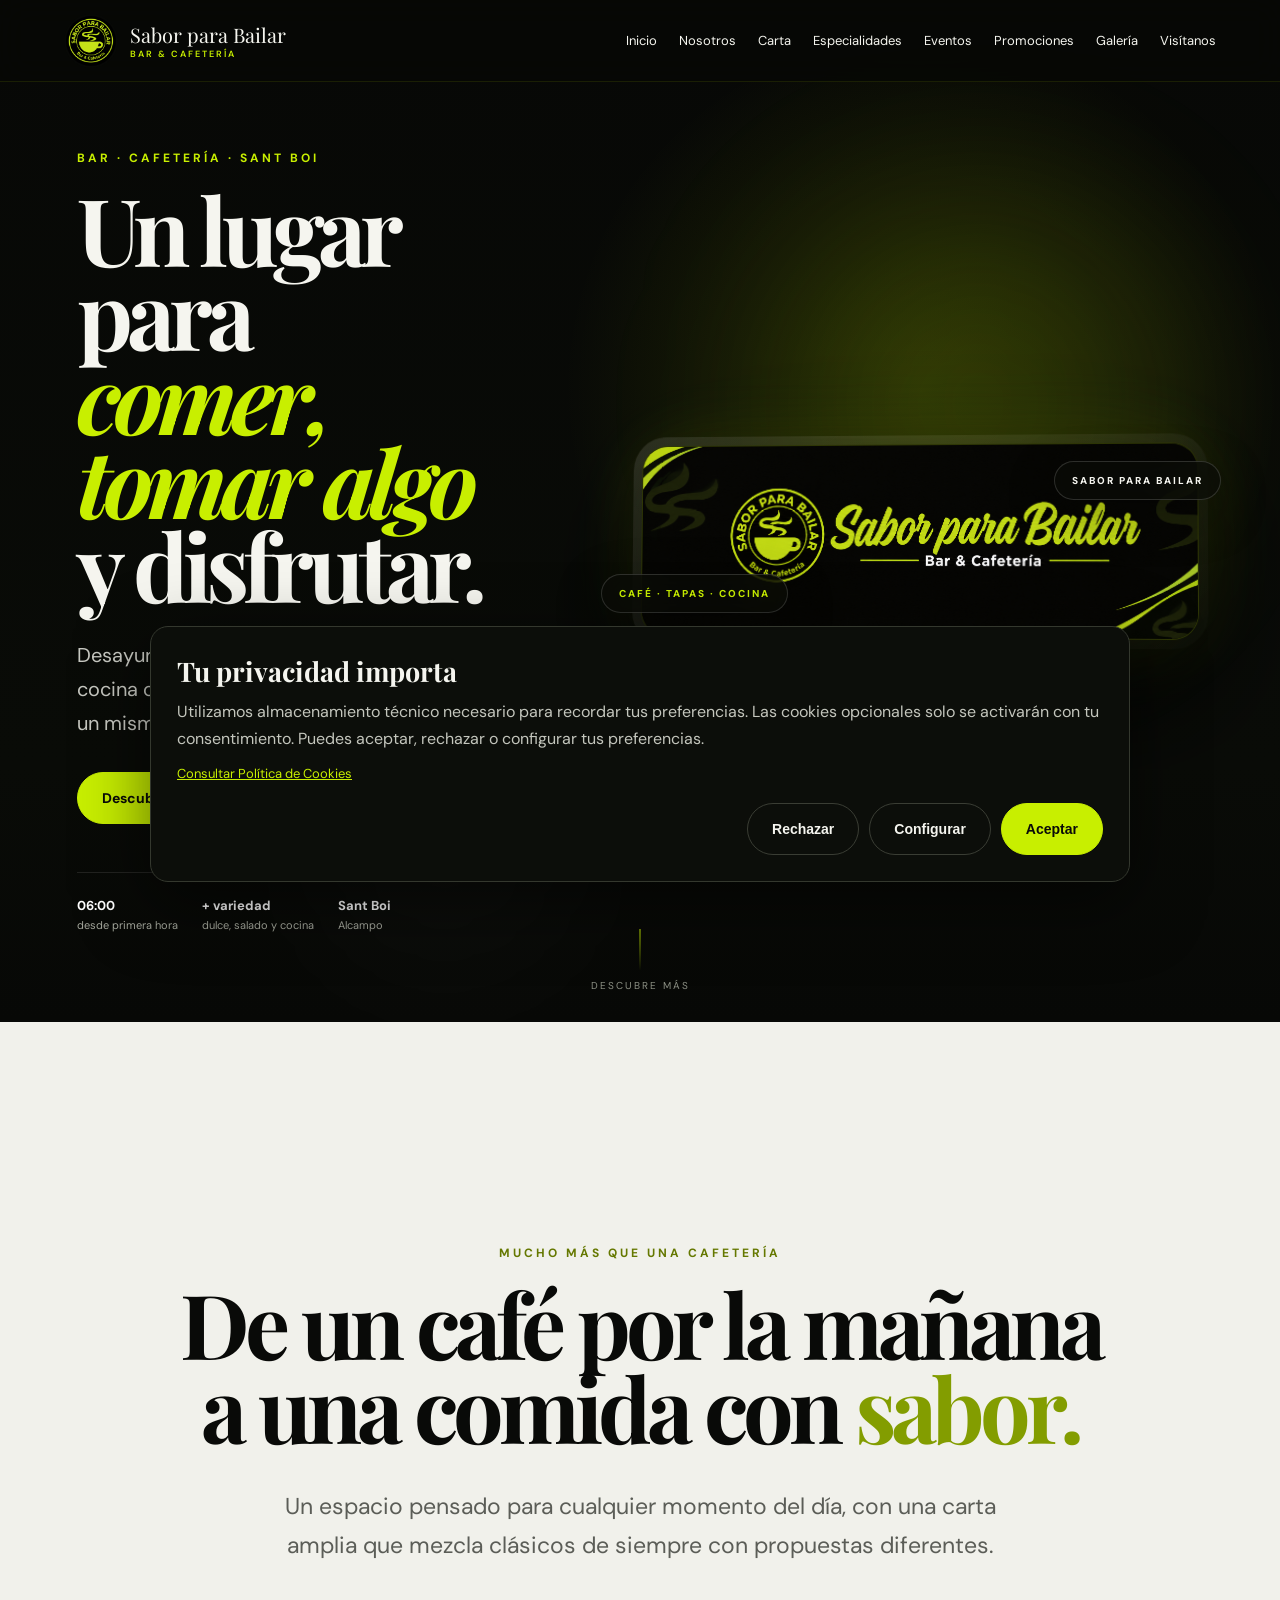
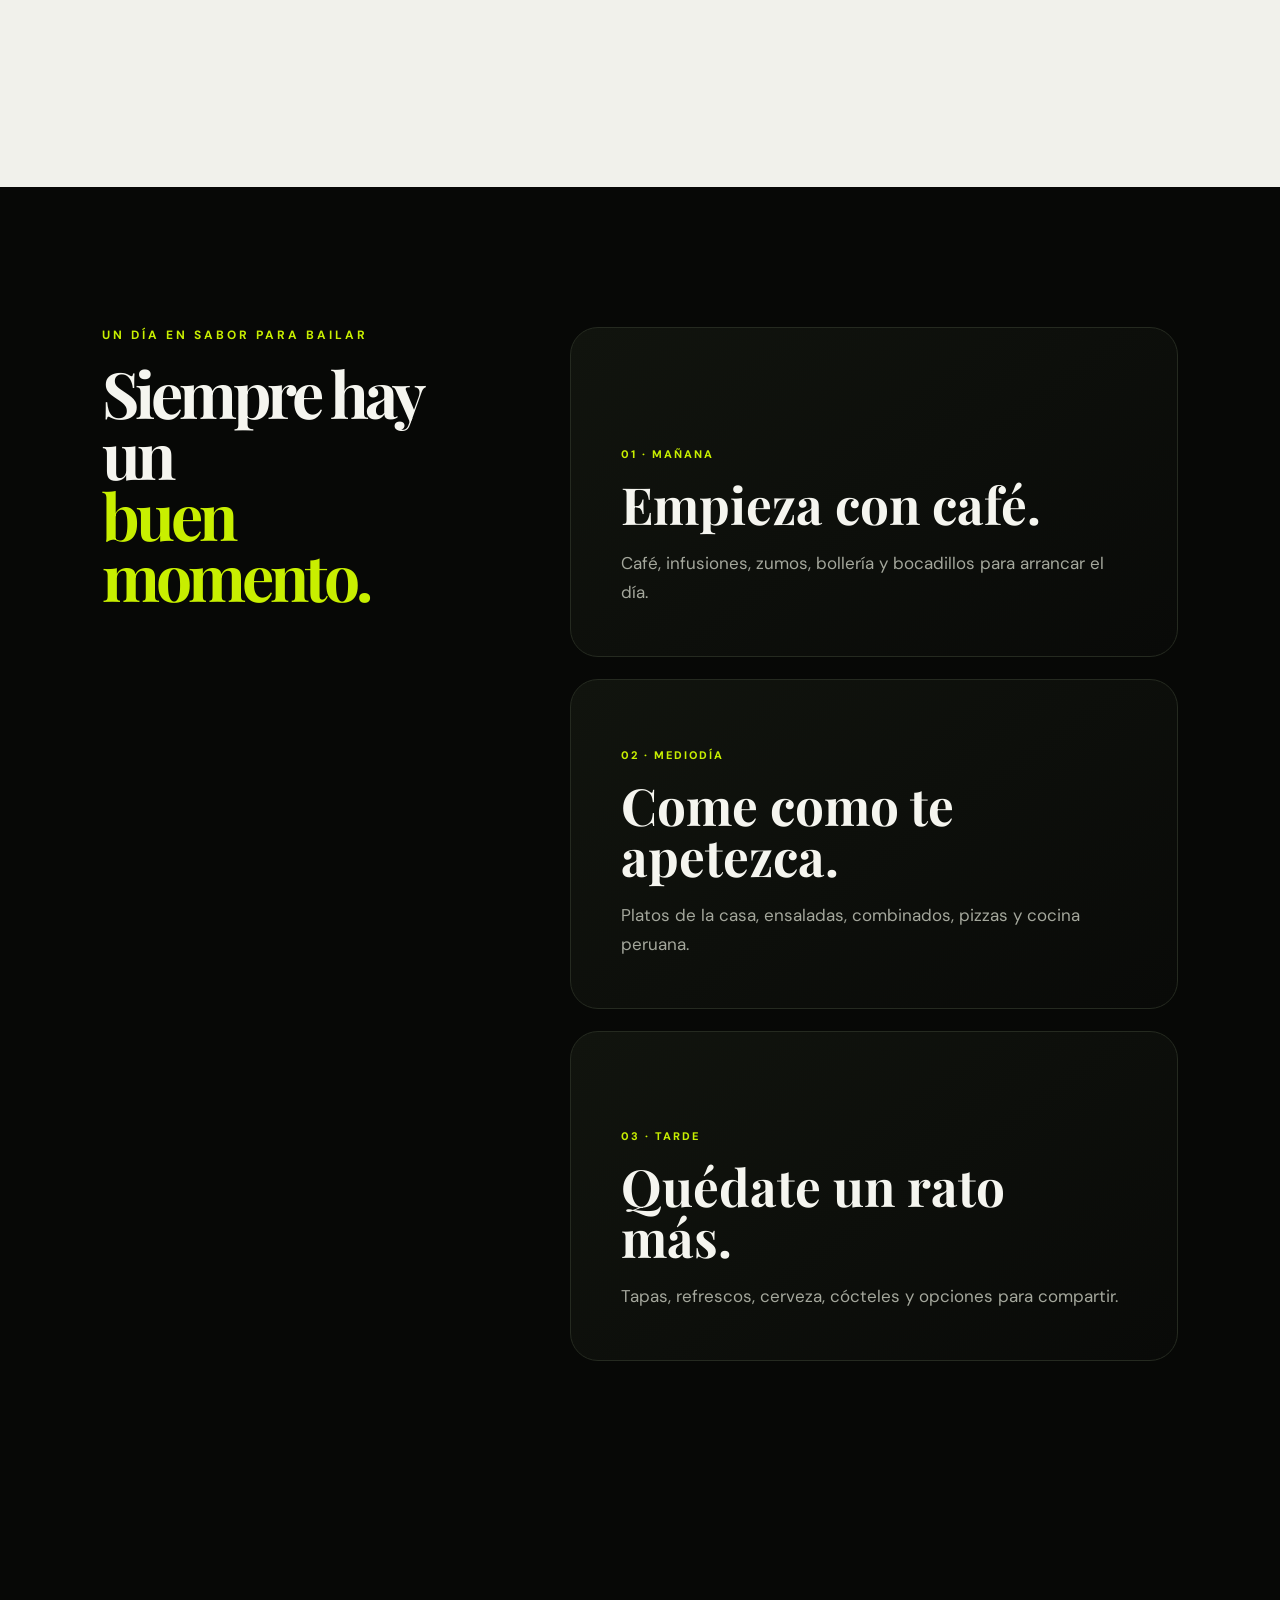
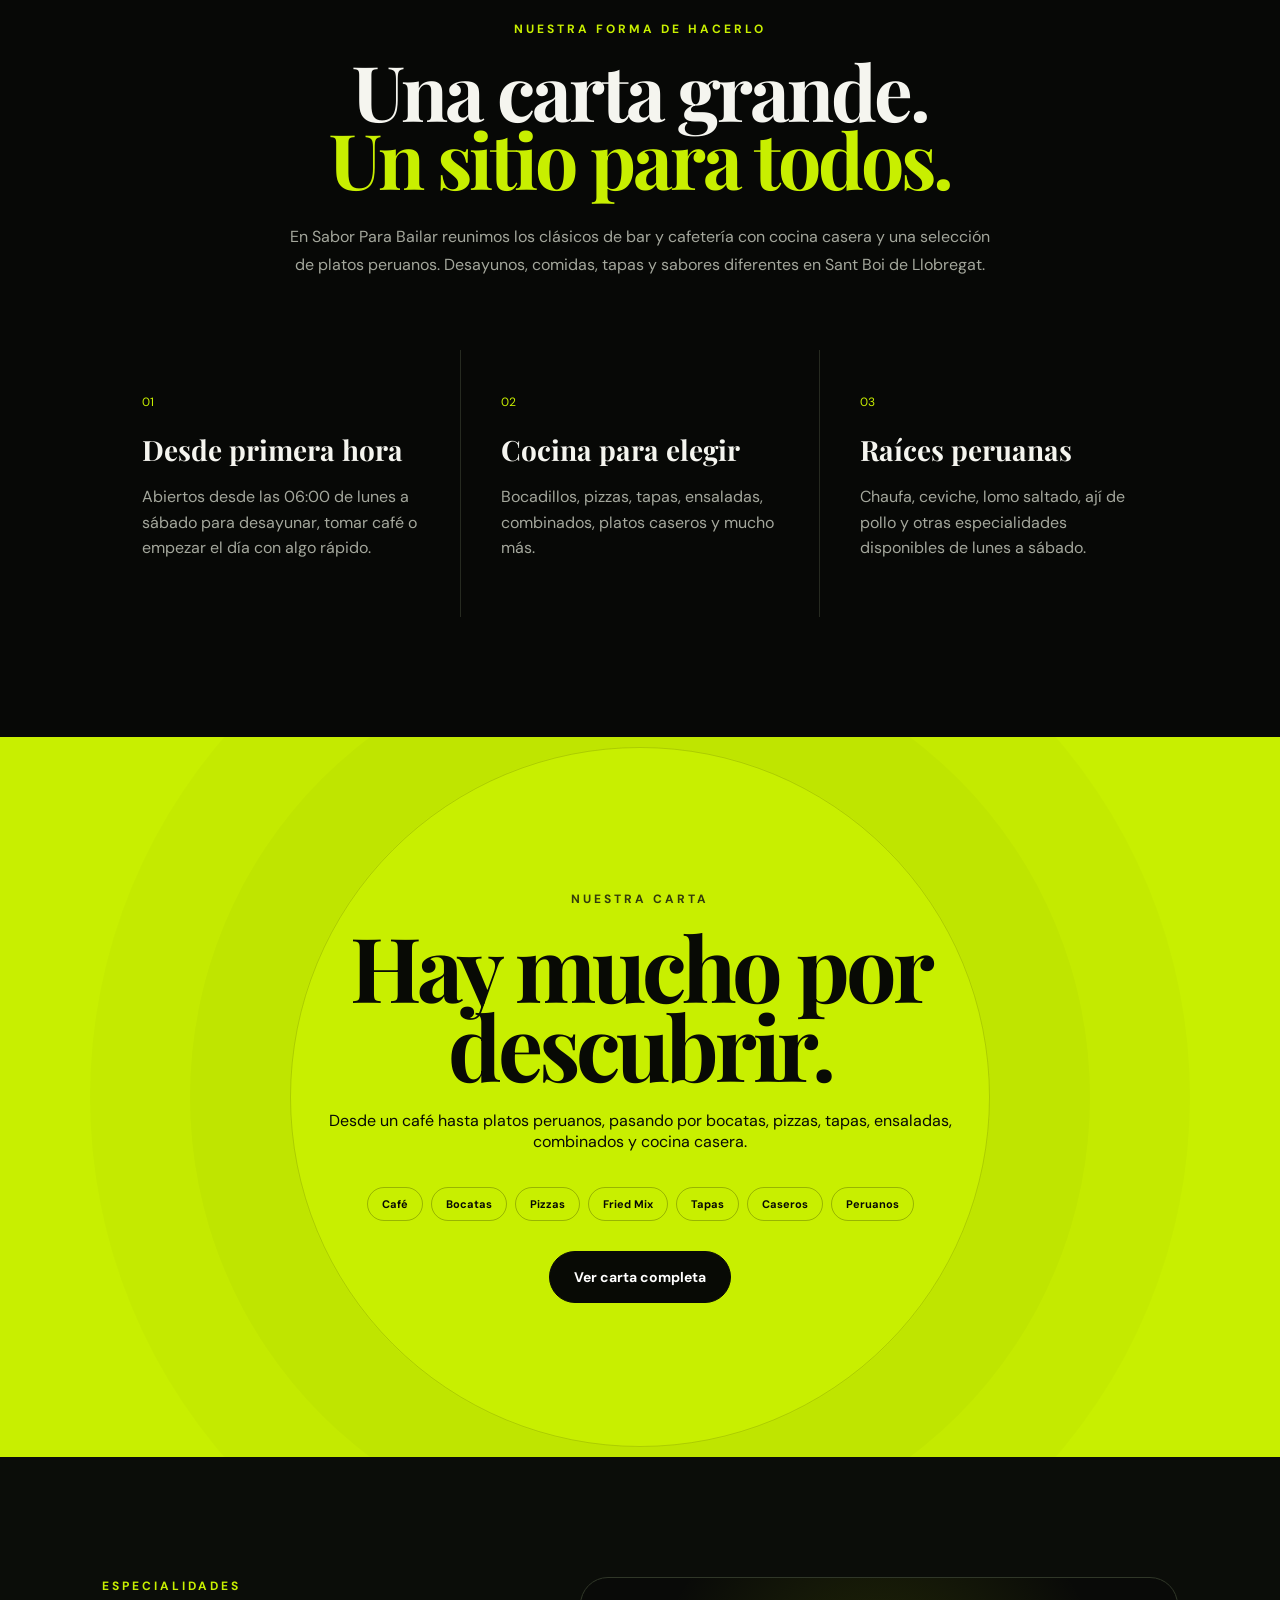
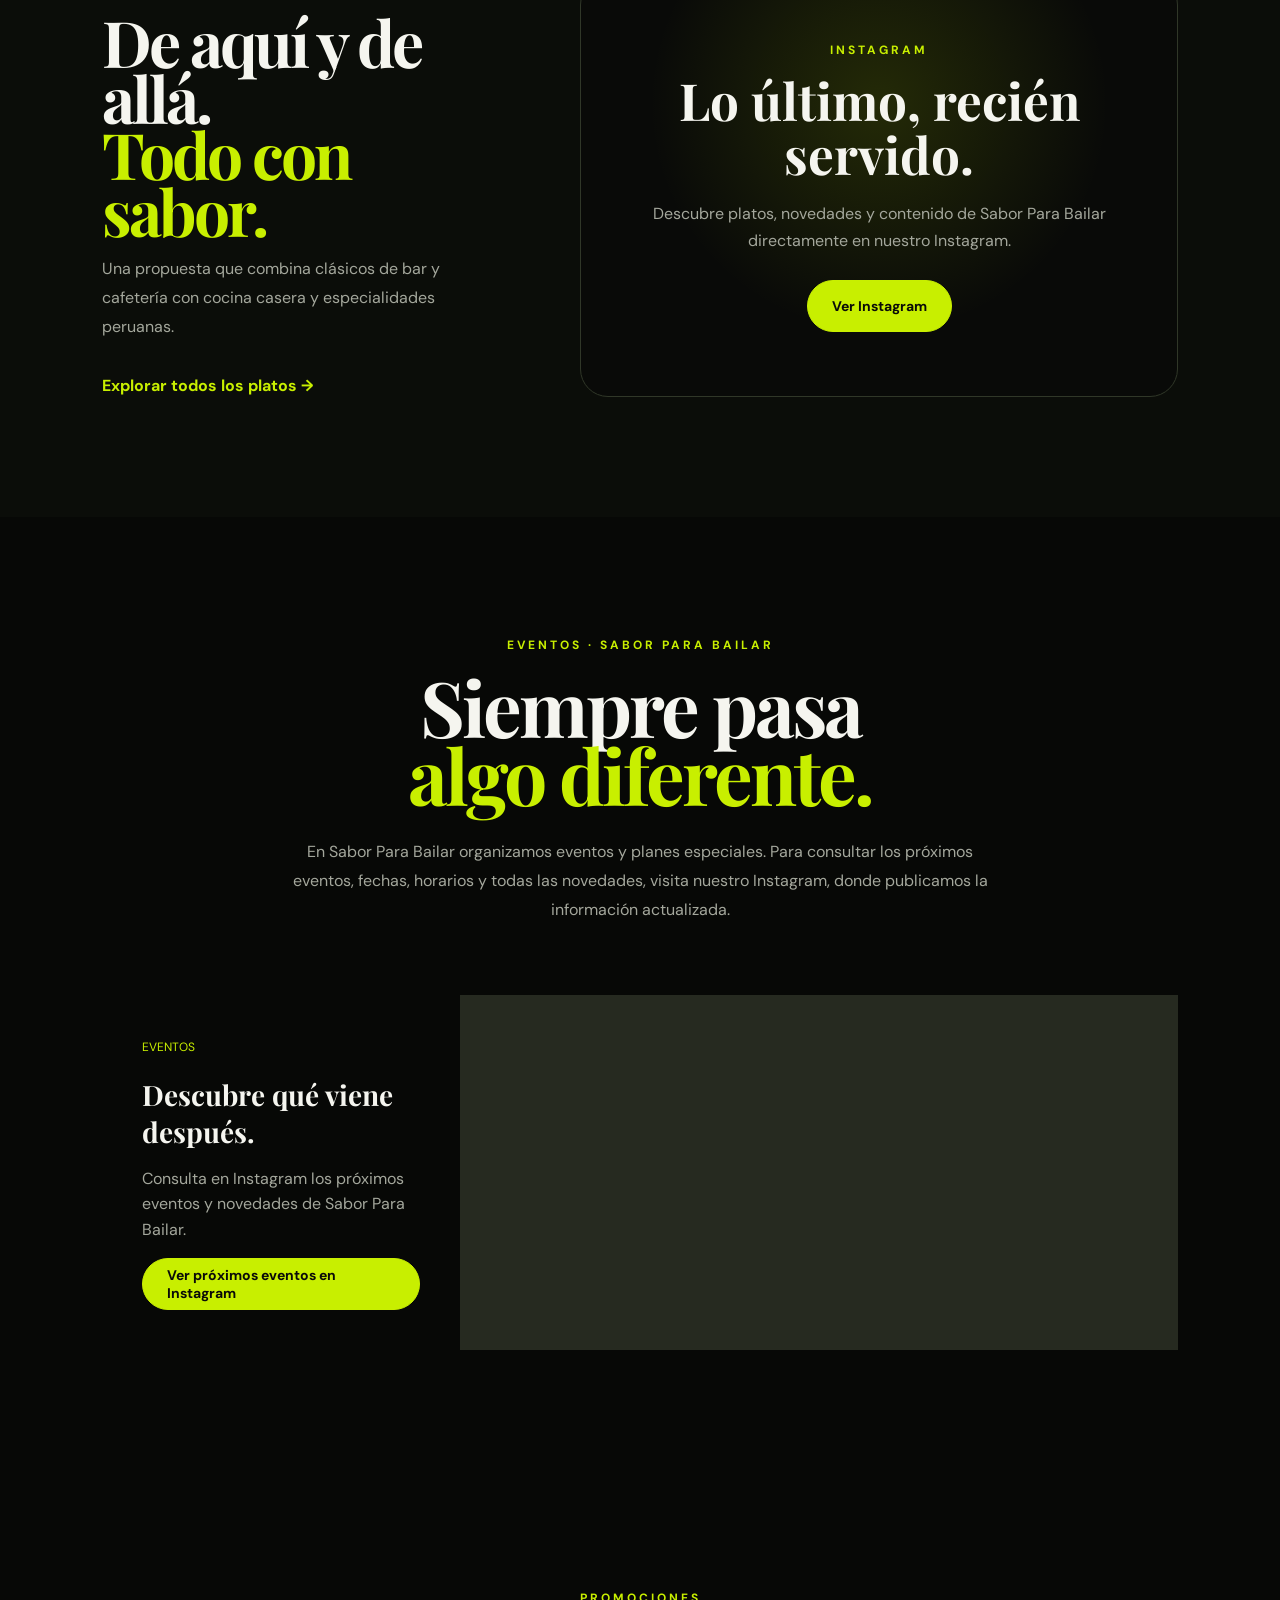
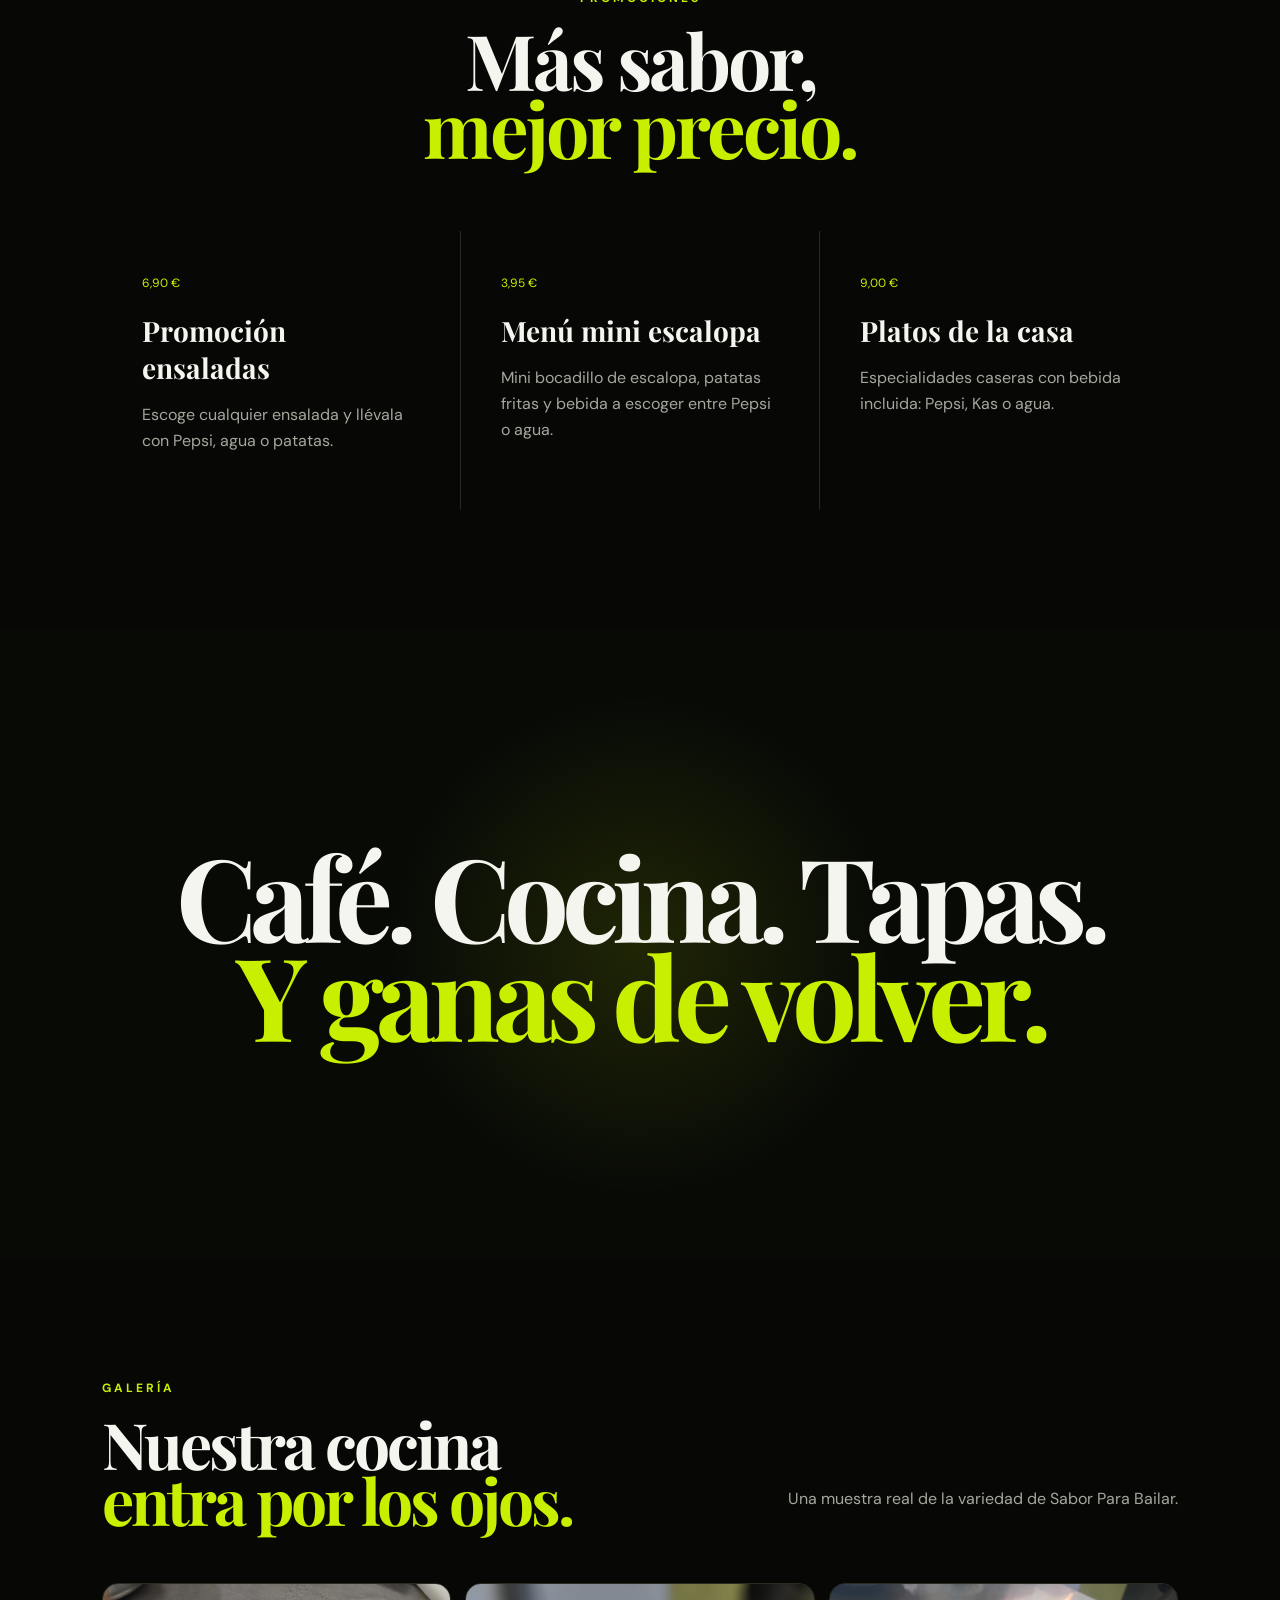
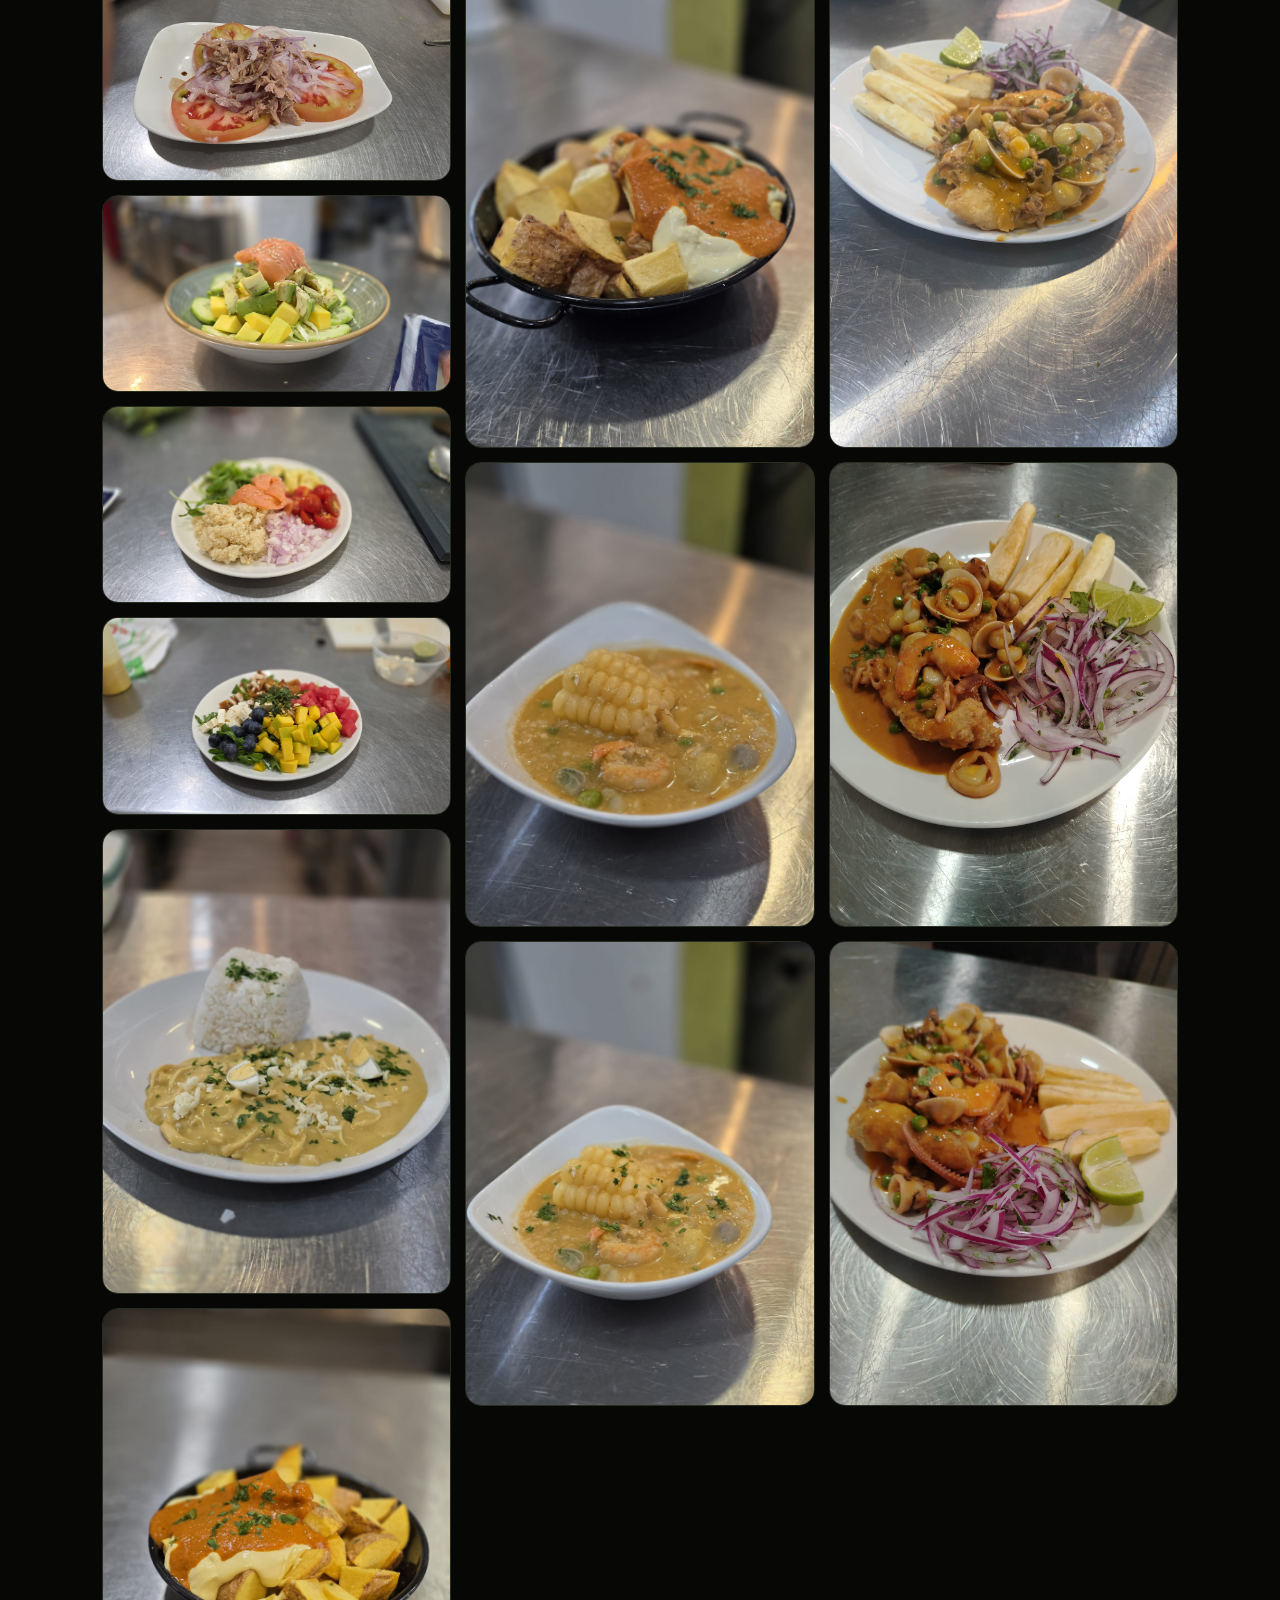
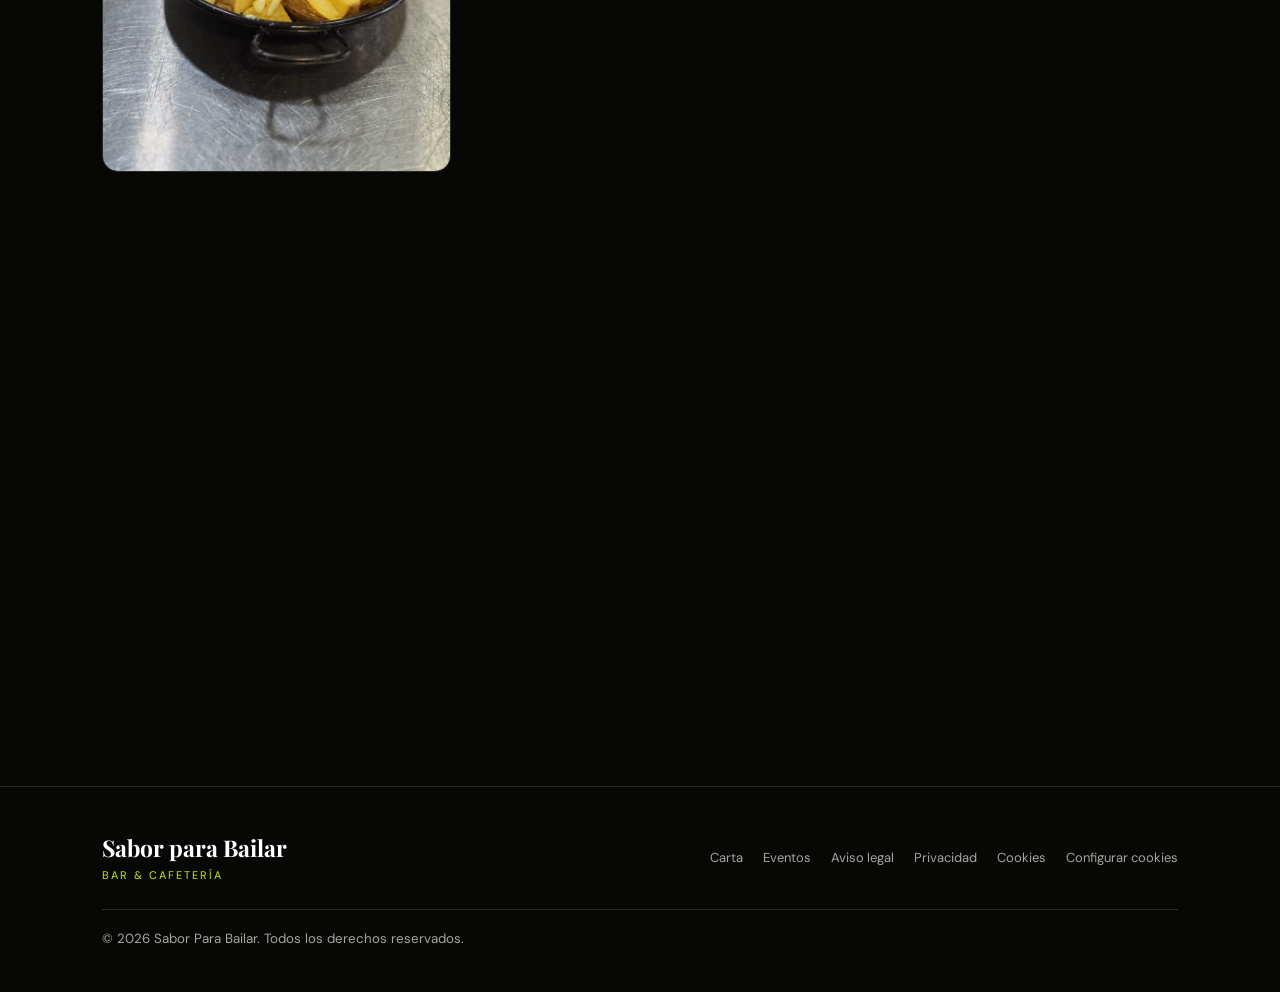
==== commit c190a9cf: "Añadir sección de eventos enlazada a Instagram" ====
--- a/index.html
+++ b/index.html
@@ -1 +1 @@
-<!doctype html><html lang="es"><head><meta charset="utf-8"><meta name="viewport" content="width=device-width,initial-scale=1"><meta name="description" content="Sabor Para Bailar · Bar & Cafetería en Sant Boi de Llobregat. Cocina casera, tapas, bocadillos y especialidades peruanas."><title>Sabor Para Bailar | Bar & Cafetería</title><link rel="stylesheet" href="style.css?v=20261016-1555"><link rel="stylesheet" href="image-fixes.css?v=20261016-1555"></head><body><header class="nav"><a class="brand" href="#inicio"><img class="brandLogo" src="Emblema%20ne%C3%B3n%20de%20caf%C3%A9%20bar.png" alt="Logo Sabor Para Bailar"><span>Sabor para Bailar<small>Bar & Cafetería</small></span></a><button class="menuBtn" aria-label="Abrir menú">☰</button><nav><a href="#inicio">Inicio</a><a href="#nosotros">Nosotros</a><a href="#carta">Carta</a><a href="#especialidades">Especialidades</a><a href="#promociones">Promociones</a><a href="#galeria">Galería</a><a href="#visitanos">Visítanos</a></nav></header><main><section id="inicio" class="hero heroPremium"><div class="heroAura auraOne"></div><div class="heroAura auraTwo"></div><div class="heroContent"><div class="heroText reveal"><p class="eyebrow">BAR · CAFETERÍA · SANT BOI</p><h1>Un lugar para<br><em>comer, tomar algo</em><br>y disfrutar.</h1><p class="lead">Desayunos desde primera hora, bocadillos, tapas, cocina casera y especialidades peruanas. Todo en un mismo lugar.</p><div class="actions"><a class="btn primary" href="carta.html">Descubrir la carta</a><a class="btn ghost" href="#visitanos">Cómo llegar</a></div><div class="heroMeta"><span><b>06:00</b> desde primera hora</span><span><b>+ variedad</b> dulce, salado y cocina</span><span><b>Sant Boi</b> Alcampo</span></div></div><div class="heroVisual reveal"><div class="heroDevice"><img class="heroBanner" src="Sabor%20para%20Bailar_%20Caf%C3%A9%20Ne%C3%B3n.png" alt="Sabor para Bailar Bar y Cafetería"></div><div class="floatingTag tagOne">CAFÉ · TAPAS · COCINA</div><div class="floatingTag tagTwo">SABOR PARA BAILAR</div></div></div><a class="scrollCue" href="#experiencia"><span></span>Descubre más</a></section><section id="experiencia" class="statement"><p class="eyebrow reveal">MUCHO MÁS QUE UNA CAFETERÍA</p><h2 class="reveal">De un café por la mañana<br>a una comida con <span>sabor.</span></h2><p class="statementText reveal">Un espacio pensado para cualquier momento del día, con una carta amplia que mezcla clásicos de siempre con propuestas diferentes.</p></section><section class="storyRail"><div class="storySticky"><p class="eyebrow">UN DÍA EN SABOR PARA BAILAR</p><h2>Siempre hay un<br><span>buen momento.</span></h2></div><div class="storyCards"><article class="storyCard reveal"><span>01 · MAÑANA</span><h3>Empieza con café.</h3><p>Café, infusiones, zumos, bollería y bocadillos para arrancar el día.</p></article><article class="storyCard reveal"><span>02 · MEDIODÍA</span><h3>Come como te apetezca.</h3><p>Platos de la casa, ensaladas, combinados, pizzas y cocina peruana.</p></article><article class="storyCard reveal"><span>03 · TARDE</span><h3>Quédate un rato más.</h3><p>Tapas, refrescos, cerveza, cócteles y opciones para compartir.</p></article></div></section><section id="nosotros" class="section intro reveal"><p class="eyebrow">NUESTRA FORMA DE HACERLO</p><h2>Una carta grande.<br><span>Un sitio para todos.</span></h2><p>En Sabor Para Bailar reunimos los clásicos de bar y cafetería con cocina casera y una selección de platos peruanos. Desayunos, comidas, tapas y sabores diferentes en Sant Boi de Llobregat.</p><div class="featureGrid premiumGrid"><article><span>01</span><h3>Desde primera hora</h3><p>Abiertos desde las 06:00 de lunes a sábado para desayunar, tomar café o empezar el día con algo rápido.</p></article><article><span>02</span><h3>Cocina para elegir</h3><p>Bocadillos, pizzas, tapas, ensaladas, combinados, platos caseros y mucho más.</p></article><article><span>03</span><h3>Raíces peruanas</h3><p>Chaufa, ceviche, lomo saltado, ají de pollo y otras especialidades disponibles de lunes a sábado.</p></article></div></section><section id="carta" class="menuCta menuCtaPremium"><div class="menuGlow"></div><p class="eyebrow reveal">NUESTRA CARTA</p><h2 class="reveal">Hay mucho por<br>descubrir.</h2><p class="reveal">Desde un café hasta platos peruanos, pasando por bocatas, pizzas, tapas, ensaladas, combinados y cocina casera.</p><div class="menuPills reveal"><span>Café</span><span>Bocatas</span><span>Pizzas</span><span>Fried Mix</span><span>Tapas</span><span>Caseros</span><span>Peruanos</span></div><a class="btn primary reveal" href="carta.html">Ver carta completa</a></section><section id="especialidades" class="spotlight"><div class="spotText reveal"><p class="eyebrow">ESPECIALIDADES</p><h2>De aquí y de allá.<br><span>Todo con sabor.</span></h2><p>Una propuesta que combina clásicos de bar y cafetería con cocina casera y especialidades peruanas.</p><a class="textLink" href="carta.html">Explorar todos los platos →</a></div><div class="instagramSpecialties reveal"><div class="instagramBox"><span class="instagramLabel">INSTAGRAM</span><h3>Lo último, recién servido.</h3><p>Descubre platos, novedades y contenido de Sabor Para Bailar directamente en nuestro Instagram.</p><a class="btn primary" href="https://www.instagram.com/saborparabailar0092024/" target="_blank" rel="noopener noreferrer">Ver Instagram</a></div></div></section><section id="promociones" class="section intro reveal"><p class="eyebrow">PROMOCIONES</p><h2>Más sabor,<br><span>mejor precio.</span></h2><div class="featureGrid offerGrid"><article><span>6,90 €</span><h3>Promoción ensaladas</h3><p>Escoge cualquier ensalada y llévala con Pepsi, agua o patatas.</p></article><article><span>3,95 €</span><h3>Menú mini escalopa</h3><p>Mini bocadillo de escalopa, patatas fritas y bebida a escoger entre Pepsi o agua.</p></article><article><span>9,00 €</span><h3>Platos de la casa</h3><p>Especialidades caseras con bebida incluida: Pepsi, Kas o agua.</p></article></div></section><section class="bigQuote"><p class="reveal">Café. Cocina. Tapas.<br><strong>Y ganas de volver.</strong></p></section><section id="galeria" class="section gallery"><div class="sectionHead reveal"><div><p class="eyebrow">GALERÍA</p><h2>Nuestra cocina<br><span>entra por los ojos.</span></h2></div><p>Una muestra real de la variedad de Sabor Para Bailar.</p></div><div class="galleryGrid realGallery"><figure class="photo"><img src="WhatsApp%20Image%202026-10-16%20at%2011.57.28.jpeg" alt="Plato de Sabor Para Bailar" loading="lazy"></figure><figure class="photo"><img src="WhatsApp%20Image%202026-10-16%20at%2011.57.28%20(1).jpeg" alt="Plato de Sabor Para Bailar" loading="lazy"></figure><figure class="photo"><img src="WhatsApp%20Image%202026-10-16%20at%2011.57.28%20(2).jpeg" alt="Plato de Sabor Para Bailar" loading="lazy"></figure><figure class="photo"><img src="WhatsApp%20Image%202026-10-16%20at%2011.57.28%20(3).jpeg" alt="Plato de Sabor Para Bailar" loading="lazy"></figure><figure class="photo"><img src="WhatsApp%20Image%202026-10-16%20at%2011.57.28%20(4).jpeg" alt="Plato de Sabor Para Bailar" loading="lazy"></figure><figure class="photo"><img src="WhatsApp%20Image%202026-10-16%20at%2011.57.28%20(5).jpeg" alt="Plato de Sabor Para Bailar" loading="lazy"></figure><figure class="photo"><img src="WhatsApp%20Image%202026-10-16%20at%2011.57.28%20(6).jpeg" alt="Plato de Sabor Para Bailar" loading="lazy"></figure><figure class="photo"><img src="WhatsApp%20Image%202026-10-16%20at%2011.57.28%20(7).jpeg" alt="Plato de Sabor Para Bailar" loading="lazy"></figure><figure class="photo"><img src="WhatsApp%20Image%202026-10-16%20at%2011.57.28%20(8).jpeg" alt="Plato de Sabor Para Bailar" loading="lazy"></figure><figure class="photo"><img src="WhatsApp%20Image%202026-10-16%20at%2011.57.28%20(9).jpeg" alt="Plato de Sabor Para Bailar" loading="lazy"></figure><figure class="photo"><img src="WhatsApp%20Image%202026-10-16%20at%2011.57.28%20(10).jpeg" alt="Plato de Sabor Para Bailar" loading="lazy"></figure><figure class="photo"><img src="WhatsApp%20Image%202026-10-16%20at%2011.57.28%20(11).jpeg" alt="Plato de Sabor Para Bailar" loading="lazy"></figure></div></section><section id="visitanos" class="section contact"><div class="contactMain reveal"><p class="eyebrow">VEN A VERNOS</p><h2>Tu próxima parada.</h2><p>Calle Alberedes 2-4, local 108<br>08830 Sant Boi de Llobregat</p><div class="contactBtns"><a class="btn primary" href="tel:+34934984294">934 98 42 94</a><a class="btn ghost" href="https://www.google.com/maps/search/?api=1&amp;query=Calle%20Alberedes%202-4%2C%20local%20108%2C%2008830%20Sant%20Boi%20de%20Llobregat" target="_blank" rel="noopener">Cómo llegar</a><a class="btn ghost" href="https://www.instagram.com/saborparabailar0092024/" target="_blank" rel="noopener">Instagram</a></div></div><div class="hours reveal"><h3>Horario</h3><p><b>Lunes a viernes</b><br>06:00 – 22:00</p><p><b>Sábado</b><br>06:00 – 23:00</p><p><b>Domingo</b><br>08:00 – 22:00</p></div></section></main><footer><div><b>Sabor para Bailar</b><span>Bar & Cafetería</span></div><div class="footLinks"><a href="carta.html">Carta</a><a href="legal.html#aviso">Aviso legal</a><a href="legal.html#privacidad">Privacidad</a><a href="legal.html#cookies">Cookies</a><button type="button" class="cookie-link" onclick="window.openCookieSettings&&window.openCookieSettings()">Configurar cookies</button></div><small>© 2026 Sabor Para Bailar. Todos los derechos reservados.</small></footer><div id="cookieBanner" class="cookie-banner" role="dialog" aria-label="Preferencias de cookies" aria-live="polite"><div class="cookie-box"><h3>Tu privacidad importa</h3><p>Utilizamos almacenamiento técnico necesario para recordar tus preferencias. Las cookies opcionales solo se activarán con tu consentimiento. Puedes aceptar, rechazar o configurar tus preferencias.</p><a href="legal.html#cookies">Consultar Política de Cookies</a><div class="cookie-actions"><button type="button" data-cookie="reject" class="btn ghost">Rechazar</button><button type="button" data-cookie="settings" class="btn ghost">Configurar</button><button type="button" data-cookie="accept" class="btn primary">Aceptar</button></div></div></div><div id="cookieSettings" class="cookie-modal" hidden><div class="cookie-box"><h3>Configurar cookies</h3><label class="cookie-option"><span><b>Necesarias</b><small>Imprescindibles para guardar tus preferencias.</small></span><input type="checkbox" checked disabled></label><label class="cookie-option"><span><b>Opcionales</b><small>Analítica u otros servicios no esenciales, si se incorporan.</small></span><input id="optionalCookies" type="checkbox"></label><div class="cookie-actions"><button type="button" data-cookie="close" class="btn ghost">Cancelar</button><button type="button" data-cookie="save" class="btn primary">Guardar preferencias</button></div></div></div><script src="script.js?v=20261016-1555"></script></body></html>+<!doctype html><html lang="es"><head><meta charset="utf-8"><meta name="viewport" content="width=device-width,initial-scale=1"><meta name="description" content="Sabor Para Bailar · Bar & Cafetería en Sant Boi de Llobregat. Cocina casera, tapas, bocadillos y especialidades peruanas."><title>Sabor Para Bailar | Bar & Cafetería</title><link rel="stylesheet" href="style.css?v=20261016-1555"><link rel="stylesheet" href="image-fixes.css?v=20261016-1555"></head><body><header class="nav"><a class="brand" href="#inicio"><img class="brandLogo" src="Emblema%20ne%C3%B3n%20de%20caf%C3%A9%20bar.png" alt="Logo Sabor Para Bailar"><span>Sabor para Bailar<small>Bar & Cafetería</small></span></a><button class="menuBtn" aria-label="Abrir menú">☰</button><nav><a href="#inicio">Inicio</a><a href="#nosotros">Nosotros</a><a href="#carta">Carta</a><a href="#especialidades">Especialidades</a><a href="#eventos">Eventos</a><a href="#promociones">Promociones</a><a href="#galeria">Galería</a><a href="#visitanos">Visítanos</a></nav></header><main><section id="inicio" class="hero heroPremium"><div class="heroAura auraOne"></div><div class="heroAura auraTwo"></div><div class="heroContent"><div class="heroText reveal"><p class="eyebrow">BAR · CAFETERÍA · SANT BOI</p><h1>Un lugar para<br><em>comer, tomar algo</em><br>y disfrutar.</h1><p class="lead">Desayunos desde primera hora, bocadillos, tapas, cocina casera y especialidades peruanas. Todo en un mismo lugar.</p><div class="actions"><a class="btn primary" href="carta.html">Descubrir la carta</a><a class="btn ghost" href="#visitanos">Cómo llegar</a></div><div class="heroMeta"><span><b>06:00</b> desde primera hora</span><span><b>+ variedad</b> dulce, salado y cocina</span><span><b>Sant Boi</b> Alcampo</span></div></div><div class="heroVisual reveal"><div class="heroDevice"><img class="heroBanner" src="Sabor%20para%20Bailar_%20Caf%C3%A9%20Ne%C3%B3n.png" alt="Sabor para Bailar Bar y Cafetería"></div><div class="floatingTag tagOne">CAFÉ · TAPAS · COCINA</div><div class="floatingTag tagTwo">SABOR PARA BAILAR</div></div></div><a class="scrollCue" href="#experiencia"><span></span>Descubre más</a></section><section id="experiencia" class="statement"><p class="eyebrow reveal">MUCHO MÁS QUE UNA CAFETERÍA</p><h2 class="reveal">De un café por la mañana<br>a una comida con <span>sabor.</span></h2><p class="statementText reveal">Un espacio pensado para cualquier momento del día, con una carta amplia que mezcla clásicos de siempre con propuestas diferentes.</p></section><section class="storyRail"><div class="storySticky"><p class="eyebrow">UN DÍA EN SABOR PARA BAILAR</p><h2>Siempre hay un<br><span>buen momento.</span></h2></div><div class="storyCards"><article class="storyCard reveal"><span>01 · MAÑANA</span><h3>Empieza con café.</h3><p>Café, infusiones, zumos, bollería y bocadillos para arrancar el día.</p></article><article class="storyCard reveal"><span>02 · MEDIODÍA</span><h3>Come como te apetezca.</h3><p>Platos de la casa, ensaladas, combinados, pizzas y cocina peruana.</p></article><article class="storyCard reveal"><span>03 · TARDE</span><h3>Quédate un rato más.</h3><p>Tapas, refrescos, cerveza, cócteles y opciones para compartir.</p></article></div></section><section id="nosotros" class="section intro reveal"><p class="eyebrow">NUESTRA FORMA DE HACERLO</p><h2>Una carta grande.<br><span>Un sitio para todos.</span></h2><p>En Sabor Para Bailar reunimos los clásicos de bar y cafetería con cocina casera y una selección de platos peruanos. Desayunos, comidas, tapas y sabores diferentes en Sant Boi de Llobregat.</p><div class="featureGrid premiumGrid"><article><span>01</span><h3>Desde primera hora</h3><p>Abiertos desde las 06:00 de lunes a sábado para desayunar, tomar café o empezar el día con algo rápido.</p></article><article><span>02</span><h3>Cocina para elegir</h3><p>Bocadillos, pizzas, tapas, ensaladas, combinados, platos caseros y mucho más.</p></article><article><span>03</span><h3>Raíces peruanas</h3><p>Chaufa, ceviche, lomo saltado, ají de pollo y otras especialidades disponibles de lunes a sábado.</p></article></div></section><section id="carta" class="menuCta menuCtaPremium"><div class="menuGlow"></div><p class="eyebrow reveal">NUESTRA CARTA</p><h2 class="reveal">Hay mucho por<br>descubrir.</h2><p class="reveal">Desde un café hasta platos peruanos, pasando por bocatas, pizzas, tapas, ensaladas, combinados y cocina casera.</p><div class="menuPills reveal"><span>Café</span><span>Bocatas</span><span>Pizzas</span><span>Fried Mix</span><span>Tapas</span><span>Caseros</span><span>Peruanos</span></div><a class="btn primary reveal" href="carta.html">Ver carta completa</a></section><section id="especialidades" class="spotlight"><div class="spotText reveal"><p class="eyebrow">ESPECIALIDADES</p><h2>De aquí y de allá.<br><span>Todo con sabor.</span></h2><p>Una propuesta que combina clásicos de bar y cafetería con cocina casera y especialidades peruanas.</p><a class="textLink" href="carta.html">Explorar todos los platos →</a></div><div class="instagramSpecialties reveal"><div class="instagramBox"><span class="instagramLabel">INSTAGRAM</span><h3>Lo último, recién servido.</h3><p>Descubre platos, novedades y contenido de Sabor Para Bailar directamente en nuestro Instagram.</p><a class="btn primary" href="https://www.instagram.com/saborparabailar0092024/" target="_blank" rel="noopener noreferrer">Ver Instagram</a></div></div></section><section id="eventos" class="section intro reveal"><p class="eyebrow">EVENTOS · SABOR PARA BAILAR</p><h2>Siempre pasa<br><span>algo diferente.</span></h2><p>En Sabor Para Bailar organizamos eventos y planes especiales. Para consultar los próximos eventos, fechas, horarios y todas las novedades, visita nuestro Instagram, donde publicamos la información actualizada.</p><div class="featureGrid"><article><span>EVENTOS</span><h3>Descubre qué viene después.</h3><p>Consulta en Instagram los próximos eventos y novedades de Sabor Para Bailar.</p><a class="btn primary" href="https://www.instagram.com/saborparabailar0092024/" target="_blank" rel="noopener noreferrer">Ver próximos eventos en Instagram</a></article></div></section><section id="promociones" class="section intro reveal"><p class="eyebrow">PROMOCIONES</p><h2>Más sabor,<br><span>mejor precio.</span></h2><div class="featureGrid offerGrid"><article><span>6,90 €</span><h3>Promoción ensaladas</h3><p>Escoge cualquier ensalada y llévala con Pepsi, agua o patatas.</p></article><article><span>3,95 €</span><h3>Menú mini escalopa</h3><p>Mini bocadillo de escalopa, patatas fritas y bebida a escoger entre Pepsi o agua.</p></article><article><span>9,00 €</span><h3>Platos de la casa</h3><p>Especialidades caseras con bebida incluida: Pepsi, Kas o agua.</p></article></div></section><section class="bigQuote"><p class="reveal">Café. Cocina. Tapas.<br><strong>Y ganas de volver.</strong></p></section><section id="galeria" class="section gallery"><div class="sectionHead reveal"><div><p class="eyebrow">GALERÍA</p><h2>Nuestra cocina<br><span>entra por los ojos.</span></h2></div><p>Una muestra real de la variedad de Sabor Para Bailar.</p></div><div class="galleryGrid realGallery"><figure class="photo"><img src="WhatsApp%20Image%202026-10-16%20at%2011.57.28.jpeg" alt="Plato de Sabor Para Bailar" loading="lazy"></figure><figure class="photo"><img src="WhatsApp%20Image%202026-10-16%20at%2011.57.28%20(1).jpeg" alt="Plato de Sabor Para Bailar" loading="lazy"></figure><figure class="photo"><img src="WhatsApp%20Image%202026-10-16%20at%2011.57.28%20(2).jpeg" alt="Plato de Sabor Para Bailar" loading="lazy"></figure><figure class="photo"><img src="WhatsApp%20Image%202026-10-16%20at%2011.57.28%20(3).jpeg" alt="Plato de Sabor Para Bailar" loading="lazy"></figure><figure class="photo"><img src="WhatsApp%20Image%202026-10-16%20at%2011.57.28%20(4).jpeg" alt="Plato de Sabor Para Bailar" loading="lazy"></figure><figure class="photo"><img src="WhatsApp%20Image%202026-10-16%20at%2011.57.28%20(5).jpeg" alt="Plato de Sabor Para Bailar" loading="lazy"></figure><figure class="photo"><img src="WhatsApp%20Image%202026-10-16%20at%2011.57.28%20(6).jpeg" alt="Plato de Sabor Para Bailar" loading="lazy"></figure><figure class="photo"><img src="WhatsApp%20Image%202026-10-16%20at%2011.57.28%20(7).jpeg" alt="Plato de Sabor Para Bailar" loading="lazy"></figure><figure class="photo"><img src="WhatsApp%20Image%202026-10-16%20at%2011.57.28%20(8).jpeg" alt="Plato de Sabor Para Bailar" loading="lazy"></figure><figure class="photo"><img src="WhatsApp%20Image%202026-10-16%20at%2011.57.28%20(9).jpeg" alt="Plato de Sabor Para Bailar" loading="lazy"></figure><figure class="photo"><img src="WhatsApp%20Image%202026-10-16%20at%2011.57.28%20(10).jpeg" alt="Plato de Sabor Para Bailar" loading="lazy"></figure><figure class="photo"><img src="WhatsApp%20Image%202026-10-16%20at%2011.57.28%20(11).jpeg" alt="Plato de Sabor Para Bailar" loading="lazy"></figure></div></section><section id="visitanos" class="section contact"><div class="contactMain reveal"><p class="eyebrow">VEN A VERNOS</p><h2>Tu próxima parada.</h2><p>Calle Alberedes 2-4, local 108<br>08830 Sant Boi de Llobregat</p><div class="contactBtns"><a class="btn primary" href="tel:+34934984294">934 98 42 94</a><a class="btn ghost" href="https://www.google.com/maps/search/?api=1&amp;query=Calle%20Alberedes%202-4%2C%20local%20108%2C%2008830%20Sant%20Boi%20de%20Llobregat" target="_blank" rel="noopener">Cómo llegar</a><a class="btn ghost" href="https://www.instagram.com/saborparabailar0092024/" target="_blank" rel="noopener">Instagram</a></div></div><div class="hours reveal"><h3>Horario</h3><p><b>Lunes a viernes</b><br>06:00 – 22:00</p><p><b>Sábado</b><br>06:00 – 23:00</p><p><b>Domingo</b><br>08:00 – 22:00</p></div></section></main><footer><div><b>Sabor para Bailar</b><span>Bar & Cafetería</span></div><div class="footLinks"><a href="carta.html">Carta</a><a href="#eventos">Eventos</a><a href="legal.html#aviso">Aviso legal</a><a href="legal.html#privacidad">Privacidad</a><a href="legal.html#cookies">Cookies</a><button type="button" class="cookie-link" onclick="window.openCookieSettings&&window.openCookieSettings()">Configurar cookies</button></div><small>© 2026 Sabor Para Bailar. Todos los derechos reservados.</small></footer><div id="cookieBanner" class="cookie-banner" role="dialog" aria-label="Preferencias de cookies" aria-live="polite"><div class="cookie-box"><h3>Tu privacidad importa</h3><p>Utilizamos almacenamiento técnico necesario para recordar tus preferencias. Las cookies opcionales solo se activarán con tu consentimiento. Puedes aceptar, rechazar o configurar tus preferencias.</p><a href="legal.html#cookies">Consultar Política de Cookies</a><div class="cookie-actions"><button type="button" data-cookie="reject" class="btn ghost">Rechazar</button><button type="button" data-cookie="settings" class="btn ghost">Configurar</button><button type="button" data-cookie="accept" class="btn primary">Aceptar</button></div></div></div><div id="cookieSettings" class="cookie-modal" hidden><div class="cookie-box"><h3>Configurar cookies</h3><label class="cookie-option"><span><b>Necesarias</b><small>Imprescindibles para guardar tus preferencias.</small></span><input type="checkbox" checked disabled></label><label class="cookie-option"><span><b>Opcionales</b><small>Analítica u otros servicios no esenciales, si se incorporan.</small></span><input id="optionalCookies" type="checkbox"></label><div class="cookie-actions"><button type="button" data-cookie="close" class="btn ghost">Cancelar</button><button type="button" data-cookie="save" class="btn primary">Guardar preferencias</button></div></div></div><script src="script.js?v=20261016-1555"></script></body></html>
